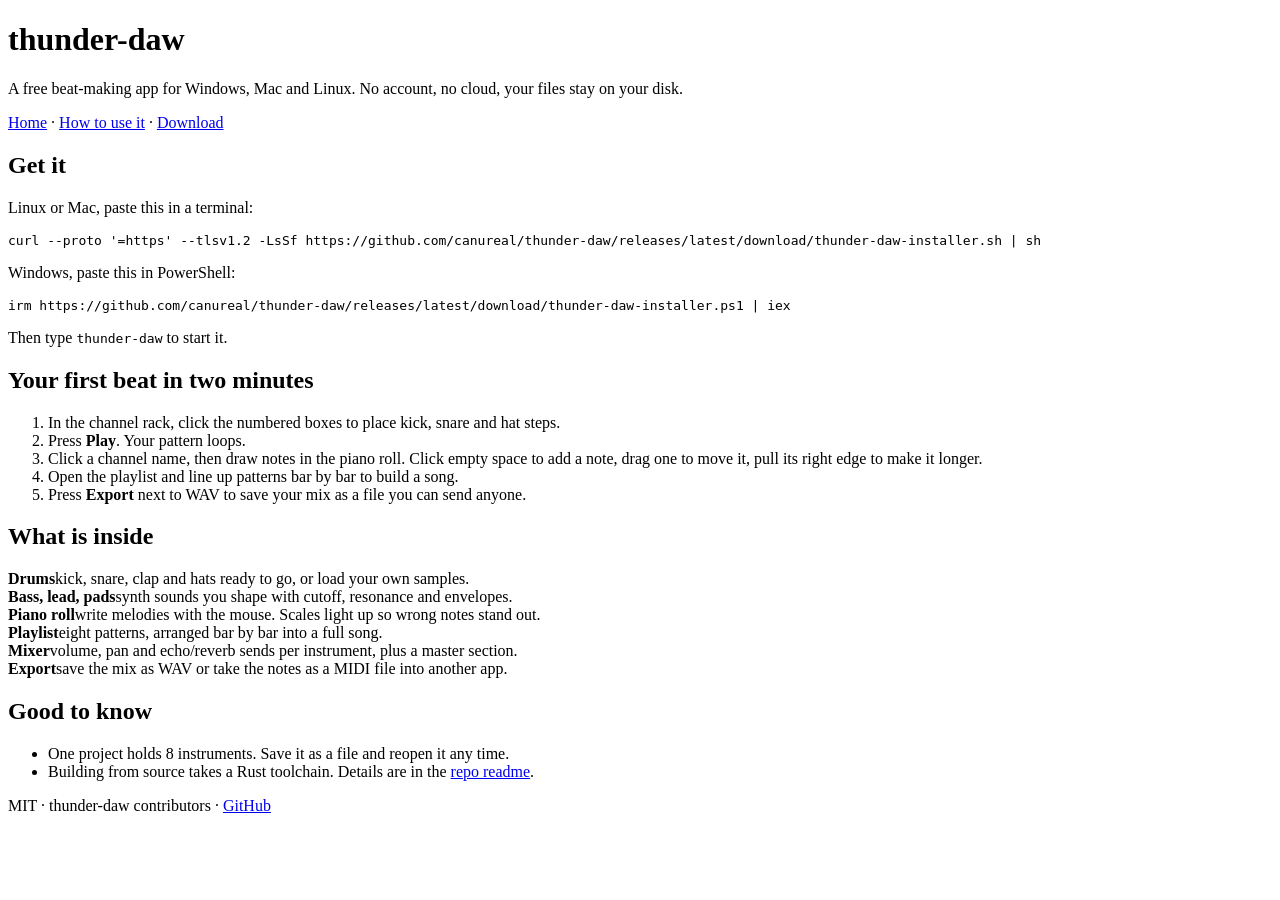
==== website/index.html @ 443e30bd "review: ponytail scheduler fix and splits, humanizer prose pass, new tests" ====
<!DOCTYPE html>
<html lang="en">
<head>
<meta charset="utf-8">
<meta name="viewport" content="width=device-width, initial-scale=1">
<title>thunder-daw: make beats on your computer</title>
<link rel="stylesheet" href="style.css">
</head>
<body>
<header>
  <h1>thunder-daw</h1>
  <p>A free beat-making app for Windows, Mac and Linux.
  No account, no cloud, your files stay on your disk.</p>
  <nav>
    <a href="index.html" aria-current="page">Home</a> ·
    <a href="docs.html">How to use it</a> ·
    <a href="releases.html">Download</a>
  </nav>
</header>
<main>
  <section>
    <h2>Get it</h2>
    <p>Linux or Mac, paste this in a terminal:</p>
    <pre><code>curl --proto '=https' --tlsv1.2 -LsSf https://github.com/canureal/thunder-daw/releases/latest/download/thunder-daw-installer.sh | sh</code></pre>
    <p>Windows, paste this in PowerShell:</p>
    <pre><code>irm https://github.com/canureal/thunder-daw/releases/latest/download/thunder-daw-installer.ps1 | iex</code></pre>
    <p>Then type <code>thunder-daw</code> to start it.</p>
  </section>

  <section>
    <h2>Your first beat in two minutes</h2>
    <ol>
      <li>In the channel rack, click the numbered boxes to place kick,
      snare and hat steps.</li>
      <li>Press <strong>Play</strong>. Your pattern loops.</li>
      <li>Click a channel name, then draw notes in the piano roll.
      Click empty space to add a note, drag one to move it, pull its
      right edge to make it longer.</li>
      <li>Open the playlist and line up patterns bar by bar to build a song.</li>
      <li>Press <strong>Export</strong> next to WAV to save your mix as a file
      you can send anyone.</li>
    </ol>
  </section>

  <section>
    <h2>What is inside</h2>
    <div class="grid">
      <div class="card"><strong>Drums</strong><span>kick, snare, clap and hats ready to go, or load your own samples.</span></div>
      <div class="card"><strong>Bass, lead, pads</strong><span>synth sounds you shape with cutoff, resonance and envelopes.</span></div>
      <div class="card"><strong>Piano roll</strong><span>write melodies with the mouse. Scales light up so wrong notes stand out.</span></div>
      <div class="card"><strong>Playlist</strong><span>eight patterns, arranged bar by bar into a full song.</span></div>
      <div class="card"><strong>Mixer</strong><span>volume, pan and echo/reverb sends per instrument, plus a master section.</span></div>
      <div class="card"><strong>Export</strong><span>save the mix as WAV or take the notes as a MIDI file into another app.</span></div>
    </div>
  </section>

  <section>
    <h2>Good to know</h2>
    <ul>
      <li>One project holds 8 instruments. Save it as a file and reopen it any time.</li>
      <li>Building from source takes a Rust toolchain. Details are in the
      <a href="https://github.com/canureal/thunder-daw">repo readme</a>.</li>
    </ul>
  </section>
</main>
<footer>MIT · thunder-daw contributors · <a href="https://github.com/canureal/thunder-daw">GitHub</a></footer>
</body>
</html>
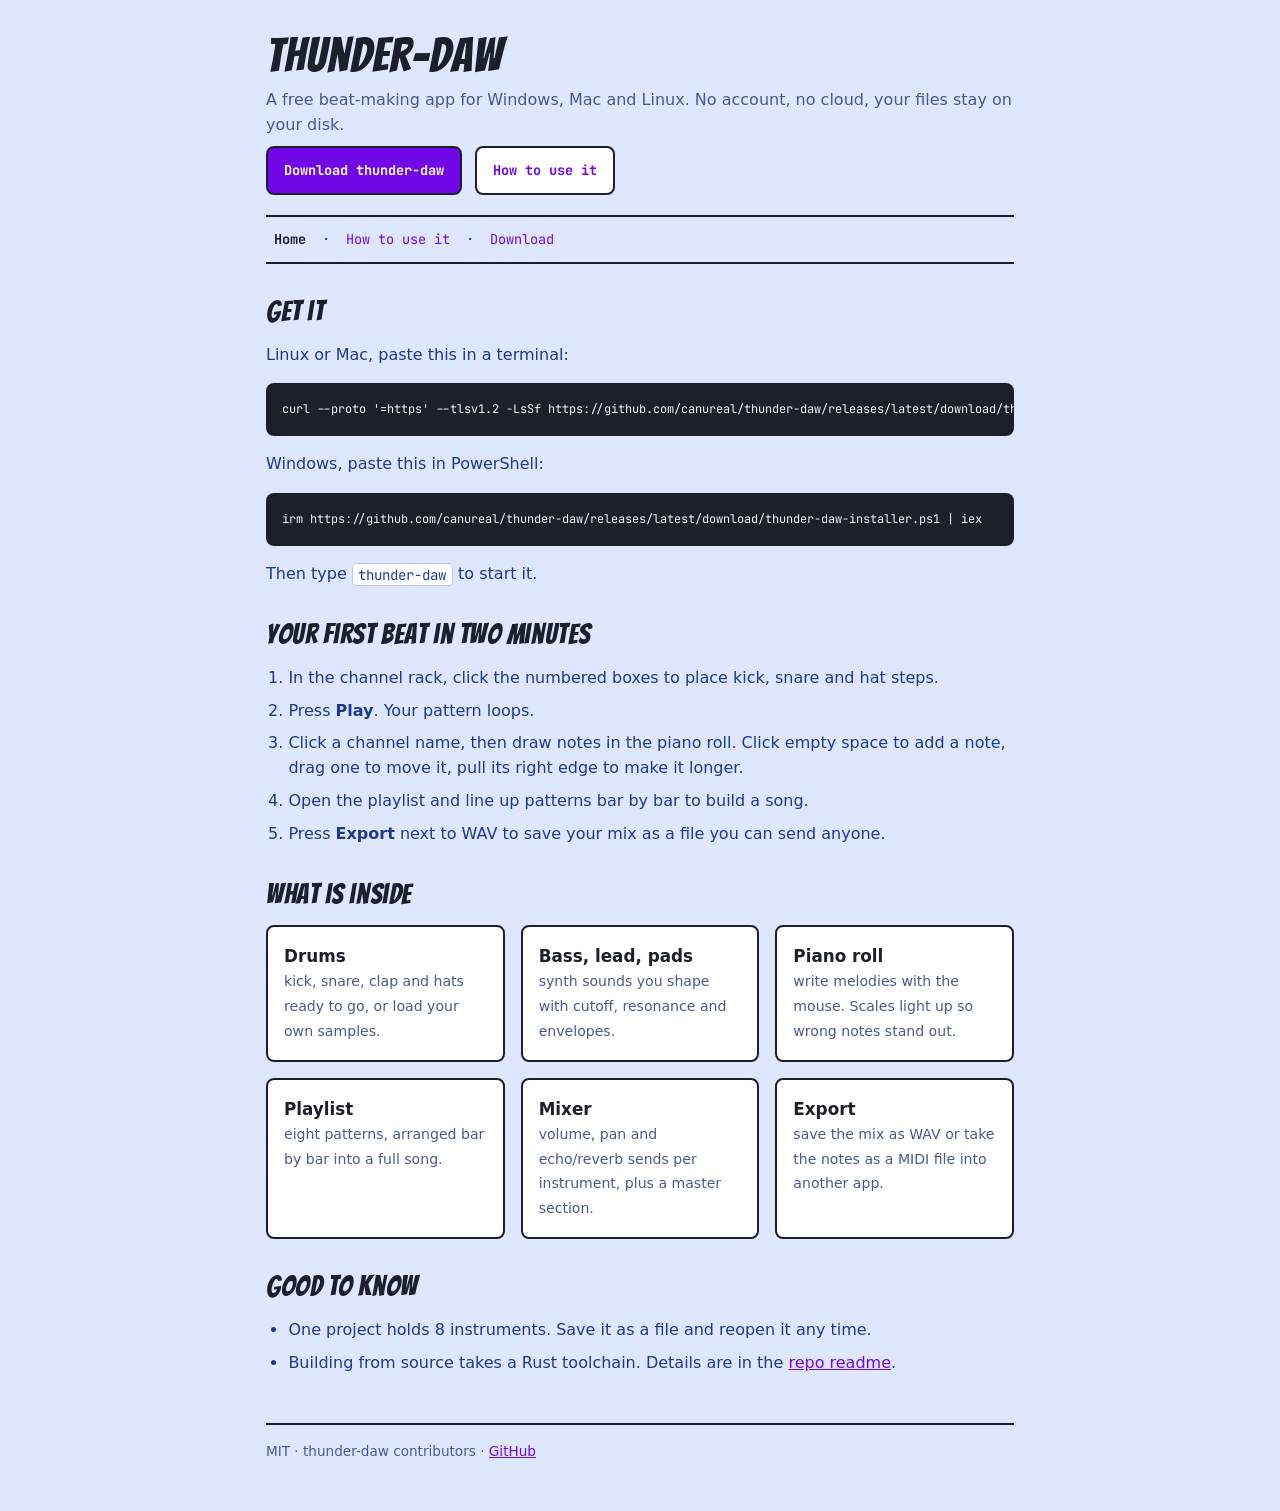
==== commit 25ecfd70: "docs: tetris theme pass on the site (tokens, states, focus, contrast)" ====
--- a/website/index.html
+++ b/website/index.html
@@ -4,6 +4,9 @@
 <meta charset="utf-8">
 <meta name="viewport" content="width=device-width, initial-scale=1">
 <title>thunder-daw: make beats on your computer</title>
+<link rel="preconnect" href="https://fonts.googleapis.com">
+<link rel="preconnect" href="https://fonts.gstatic.com" crossorigin>
+<link href="https://fonts.googleapis.com/css2?family=Bangers&family=JetBrains+Mono:wght@400;700&display=swap" rel="stylesheet">
 <link rel="stylesheet" href="style.css">
 </head>
 <body>
@@ -11,6 +14,10 @@
   <h1>thunder-daw</h1>
   <p>A free beat-making app for Windows, Mac and Linux.
   No account, no cloud, your files stay on your disk.</p>
+  <p>
+    <a class="btn" href="releases.html">Download thunder-daw</a>
+    <a class="btn secondary" href="docs.html">How to use it</a>
+  </p>
   <nav>
     <a href="index.html" aria-current="page">Home</a> ·
     <a href="docs.html">How to use it</a> ·
@@ -21,9 +28,9 @@
   <section>
     <h2>Get it</h2>
     <p>Linux or Mac, paste this in a terminal:</p>
-    <pre><code>curl --proto '=https' --tlsv1.2 -LsSf https://github.com/canureal/thunder-daw/releases/latest/download/thunder-daw-installer.sh | sh</code></pre>
+    <pre tabindex="0"><code>curl --proto '=https' --tlsv1.2 -LsSf https://github.com/canureal/thunder-daw/releases/latest/download/thunder-daw-installer.sh | sh</code></pre>
     <p>Windows, paste this in PowerShell:</p>
-    <pre><code>irm https://github.com/canureal/thunder-daw/releases/latest/download/thunder-daw-installer.ps1 | iex</code></pre>
+    <pre tabindex="0"><code>irm https://github.com/canureal/thunder-daw/releases/latest/download/thunder-daw-installer.ps1 | iex</code></pre>
     <p>Then type <code>thunder-daw</code> to start it.</p>
   </section>
 
--- a/website/style.css
+++ b/website/style.css
@@ -0,0 +1,191 @@
+/* thunder-daw site theme: tetris tokens, sentence-case labels, AA contrast.
+   Text #1C398E on surface #DFE7FF = 8.4:1. White on purple #7107E7 = 7.3:1.
+   White on danger #DC2626 = 4.8:1. Muted #4A5890 on surface = 5.5:1.
+   Dark #1C202B on warning #D97706 = 5.1:1. */
+:root {
+  color-scheme: light;
+  --bg: #dfe7ff;
+  --panel: #ffffff;
+  --ink: #1c202b;
+  --text: #1c398e;
+  --muted: #4a5890;
+  --accent: #7107e7;
+  --accent-ink: #ffffff;
+  --success: #16a34a;
+  --success-ink: #166534;
+  --warning: #d97706;
+  --danger: #dc2626;
+  --line: #b9c4ee;
+  --radius-sm: 4px;
+  --radius-md: 8px;
+  --space-sm: 4px;
+  --space-md: 8px;
+  --space-lg: 16px;
+  --space-xl: 32px;
+}
+
+* { box-sizing: border-box; }
+
+body {
+  font-family: system-ui, -apple-system, sans-serif;
+  max-width: 780px;
+  margin: 0 auto;
+  padding: var(--space-xl) var(--space-lg) 48px;
+  background: var(--bg);
+  color: var(--text);
+  line-height: 1.55;
+}
+
+h1, h2 {
+  font-family: Bangers, "Arial Black", system-ui, sans-serif;
+  font-weight: 400;
+  color: var(--ink);
+  letter-spacing: 0.02em;
+  margin: 0 0 var(--space-md);
+}
+
+h1 { font-size: 3rem; line-height: 1; }
+h2 { font-size: 1.75rem; line-height: 1.1; margin-top: var(--space-xl); }
+h3 { font-size: 1rem; margin: var(--space-lg) 0 var(--space-md); }
+
+header p { margin: var(--space-sm) 0 0; color: var(--muted); }
+
+nav {
+  margin: var(--space-lg) 0 var(--space-xl);
+  padding: var(--space-md) 0;
+  border-top: 2px solid var(--ink);
+  border-bottom: 2px solid var(--ink);
+  font-family: "JetBrains Mono", ui-monospace, monospace;
+  font-size: 0.85rem;
+}
+
+nav a {
+  display: inline-block;
+  color: var(--accent);
+  text-decoration: none;
+  padding: var(--space-sm) var(--space-md);
+  min-height: 24px;
+}
+
+nav a:hover { text-decoration: underline; }
+nav a[aria-current="page"] { color: var(--ink); font-weight: 700; }
+
+a { color: var(--accent); }
+
+a:focus-visible,
+button:focus-visible,
+.btn:focus-visible,
+[tabindex]:focus-visible {
+  outline: 3px solid var(--accent);
+  outline-offset: 2px;
+  border-radius: var(--radius-sm);
+}
+
+.grid {
+  display: grid;
+  grid-template-columns: repeat(auto-fit, minmax(200px, 1fr));
+  gap: var(--space-lg);
+  margin: var(--space-lg) 0;
+}
+
+.card {
+  background: var(--panel);
+  border: 2px solid var(--ink);
+  border-radius: var(--radius-md);
+  padding: var(--space-lg);
+}
+
+.card strong { display: block; font-size: 1.05rem; color: var(--ink); }
+.card span { color: var(--muted); font-size: 0.88rem; }
+
+ul, ol { padding-left: 1.4rem; }
+li { margin: var(--space-md) 0; }
+
+pre {
+  background: var(--ink);
+  color: #f2f4ff;
+  padding: var(--space-lg);
+  border-radius: var(--radius-md);
+  overflow-x: auto;
+  font-size: 0.85rem;
+}
+
+pre code { background: none; border: none; padding: 0; }
+
+code {
+  font-family: "JetBrains Mono", ui-monospace, monospace;
+  background: var(--panel);
+  border: 1px solid var(--line);
+  padding: 0.1rem 0.35rem;
+  border-radius: var(--radius-sm);
+  font-size: 0.88em;
+}
+
+.badge {
+  display: inline-block;
+  background: var(--success-ink);
+  color: #ffffff;
+  font-family: "JetBrains Mono", ui-monospace, monospace;
+  font-size: 0.75rem;
+  font-weight: 700;
+  padding: var(--space-sm) var(--space-md);
+  border-radius: 20px;
+  vertical-align: middle;
+  margin-left: var(--space-md);
+}
+
+.btn {
+  display: inline-block;
+  background: var(--accent);
+  color: var(--accent-ink);
+  font-family: "JetBrains Mono", ui-monospace, monospace;
+  font-size: 0.85rem;
+  padding: 12px var(--space-lg);
+  min-height: 44px;
+  border-radius: var(--radius-md);
+  border: 2px solid var(--ink);
+  text-decoration: none;
+  font-weight: 700;
+  margin: var(--space-sm) var(--space-md) var(--space-sm) 0;
+}
+
+.btn:hover { filter: brightness(1.12); }
+.btn:active { transform: translateY(1px); filter: brightness(0.95); }
+
+.btn.secondary {
+  background: var(--panel);
+  color: var(--accent);
+}
+
+table {
+  width: 100%;
+  border-collapse: collapse;
+  margin: var(--space-lg) 0;
+  font-size: 0.92rem;
+  background: var(--panel);
+  border: 2px solid var(--ink);
+  border-radius: var(--radius-md);
+}
+
+th, td {
+  text-align: left;
+  padding: var(--space-md);
+  border-bottom: 1px solid var(--line);
+  vertical-align: top;
+}
+
+th {
+  font-family: "JetBrains Mono", ui-monospace, monospace;
+  font-size: 0.75rem;
+  color: var(--muted);
+}
+
+tr:last-child td { border-bottom: none; }
+
+footer {
+  margin-top: 48px;
+  padding-top: var(--space-lg);
+  border-top: 2px solid var(--ink);
+  color: var(--muted);
+  font-size: 0.85rem;
+}
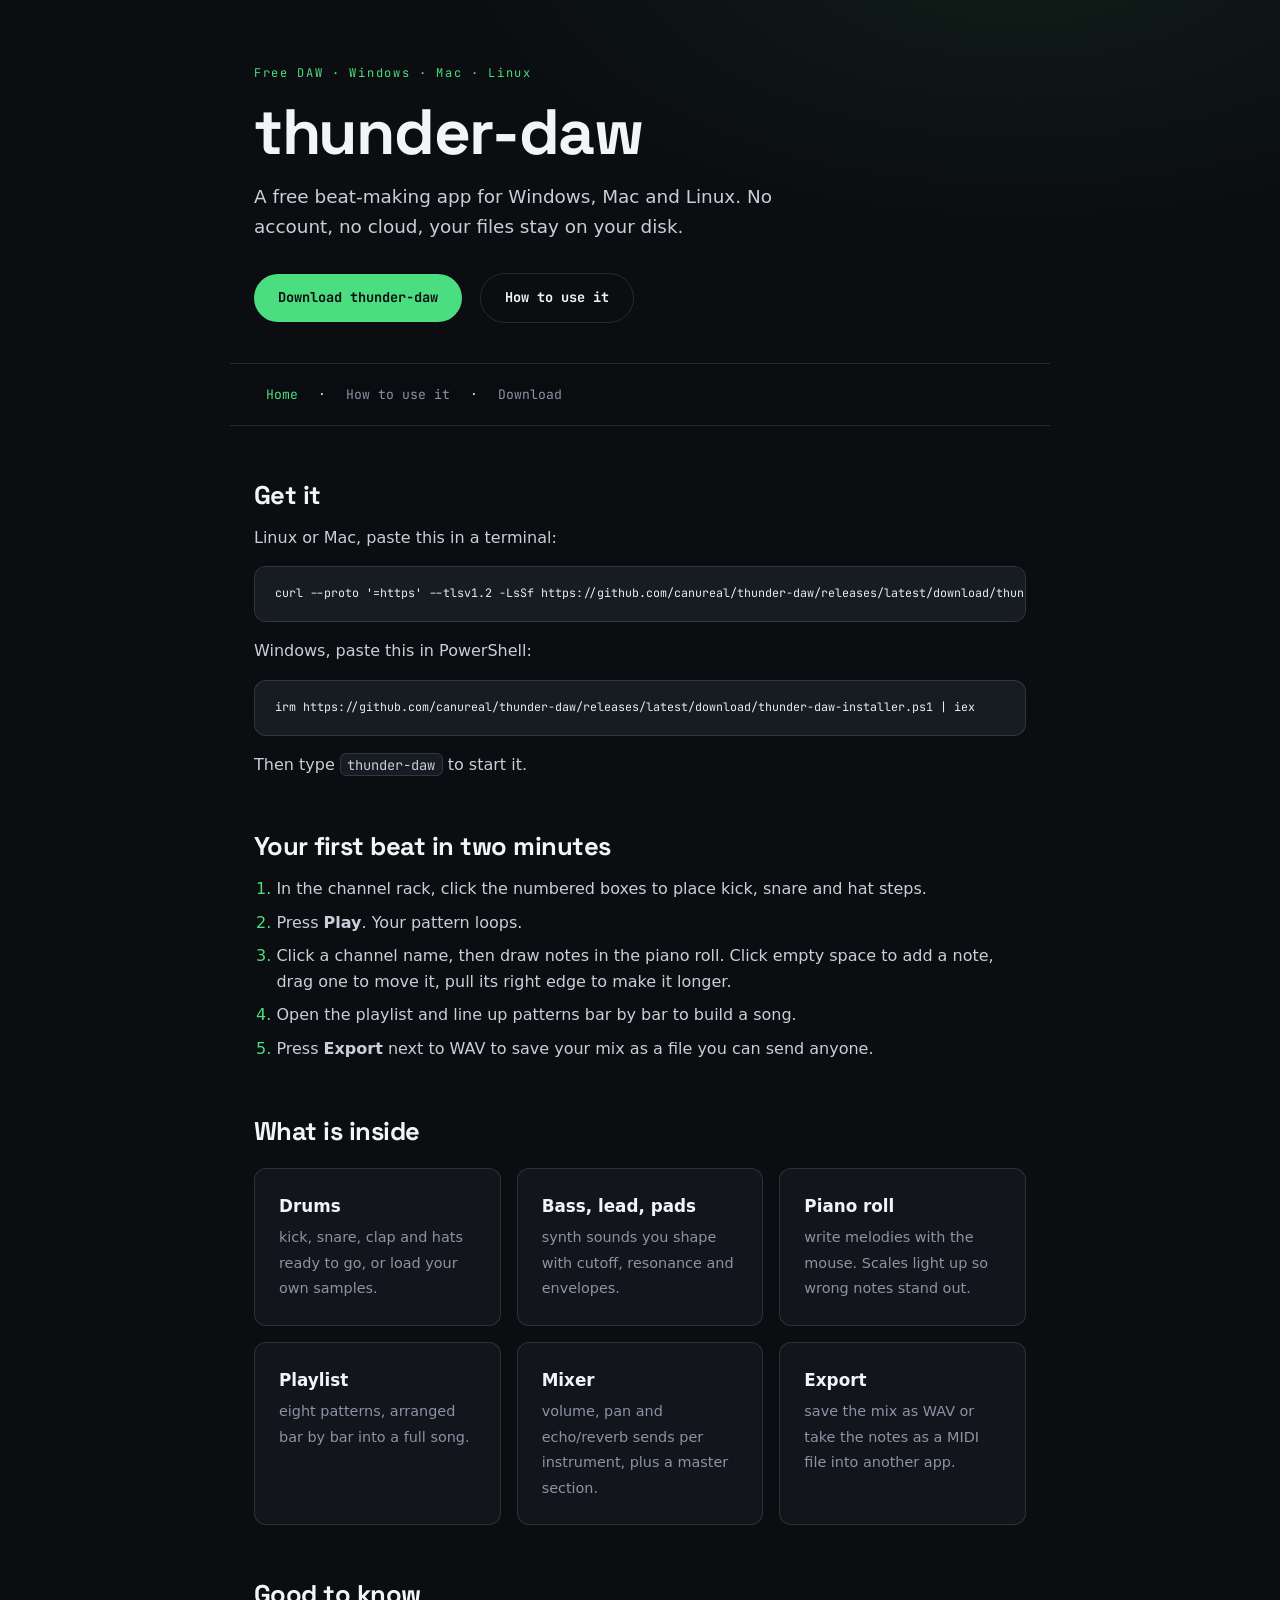
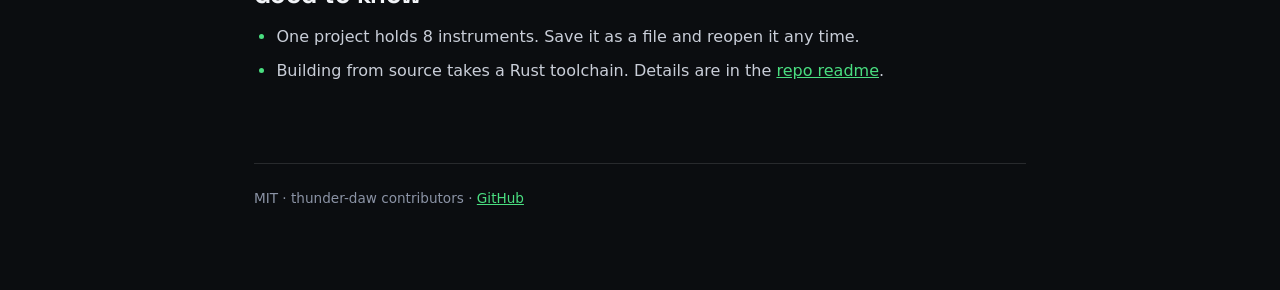
==== commit a767e78b: "docs: sleek dark rewrite of the site" ====
--- a/website/index.html
+++ b/website/index.html
@@ -6,15 +6,16 @@
 <title>thunder-daw: make beats on your computer</title>
 <link rel="preconnect" href="https://fonts.googleapis.com">
 <link rel="preconnect" href="https://fonts.gstatic.com" crossorigin>
-<link href="https://fonts.googleapis.com/css2?family=Bangers&family=JetBrains+Mono:wght@400;700&display=swap" rel="stylesheet">
+<link href="https://fonts.googleapis.com/css2?family=Space+Grotesk:wght@400;500;700&family=JetBrains+Mono:wght@400;700&display=swap" rel="stylesheet">
 <link rel="stylesheet" href="style.css">
 </head>
 <body>
 <header>
+  <p class="eyebrow">Free DAW · Windows · Mac · Linux</p>
   <h1>thunder-daw</h1>
   <p>A free beat-making app for Windows, Mac and Linux.
   No account, no cloud, your files stay on your disk.</p>
-  <p>
+  <p class="hero-cta">
     <a class="btn" href="releases.html">Download thunder-daw</a>
     <a class="btn secondary" href="docs.html">How to use it</a>
   </p>
--- a/website/style.css
+++ b/website/style.css
@@ -1,111 +1,131 @@
-/* thunder-daw site theme: tetris tokens, sentence-case labels, AA contrast.
-   Text #1C398E on surface #DFE7FF = 8.4:1. White on purple #7107E7 = 7.3:1.
-   White on danger #DC2626 = 4.8:1. Muted #4A5890 on surface = 5.5:1.
-   Dark #1C202B on warning #D97706 = 5.1:1. */
+/* thunder-daw site: dark studio theme. Contrast, all AA or better:
+   body #c9ced8 on #0b0d10 = 12.3:1, muted #8b93a5 = 6.3:1,
+   green #4ade80 on black = 11.2:1 both directions. */
 :root {
-  color-scheme: light;
-  --bg: #dfe7ff;
-  --panel: #ffffff;
-  --ink: #1c202b;
-  --text: #1c398e;
-  --muted: #4a5890;
-  --accent: #7107e7;
-  --accent-ink: #ffffff;
-  --success: #16a34a;
-  --success-ink: #166534;
-  --warning: #d97706;
-  --danger: #dc2626;
-  --line: #b9c4ee;
-  --radius-sm: 4px;
-  --radius-md: 8px;
-  --space-sm: 4px;
-  --space-md: 8px;
-  --space-lg: 16px;
-  --space-xl: 32px;
+  color-scheme: dark;
+  --bg: #0b0d10;
+  --panel: #12151b;
+  --panel-2: #171b22;
+  --ink: #f2f4f8;
+  --text: #c9ced8;
+  --muted: #8b93a5;
+  --accent: #4ade80;
+  --accent-ink: #0b0d10;
+  --line: rgba(255, 255, 255, 0.12);
+  --radius: 12px;
+  --radius-sm: 8px;
 }
 
 * { box-sizing: border-box; }
 
 body {
   font-family: system-ui, -apple-system, sans-serif;
-  max-width: 780px;
+  max-width: 820px;
   margin: 0 auto;
-  padding: var(--space-xl) var(--space-lg) 48px;
-  background: var(--bg);
+  padding: 0 24px 80px;
+  background:
+    radial-gradient(600px 300px at 80% -60px, rgba(74, 222, 128, 0.08), transparent),
+    var(--bg);
   color: var(--text);
-  line-height: 1.55;
-}
+  line-height: 1.6;
+}
+
+header { padding-top: 64px; }
 
 h1, h2 {
-  font-family: Bangers, "Arial Black", system-ui, sans-serif;
-  font-weight: 400;
+  font-family: "Space Grotesk", system-ui, sans-serif;
   color: var(--ink);
-  letter-spacing: 0.02em;
-  margin: 0 0 var(--space-md);
-}
-
-h1 { font-size: 3rem; line-height: 1; }
-h2 { font-size: 1.75rem; line-height: 1.1; margin-top: var(--space-xl); }
-h3 { font-size: 1rem; margin: var(--space-lg) 0 var(--space-md); }
-
-header p { margin: var(--space-sm) 0 0; color: var(--muted); }
+  letter-spacing: -0.02em;
+  line-height: 1.05;
+  margin: 0 0 16px;
+}
+
+h1 { font-size: clamp(2.5rem, 6vw, 4rem); font-weight: 700; }
+h2 { font-size: 1.6rem; margin-top: 56px; }
+h3 { font-size: 1rem; color: var(--ink); margin: 32px 0 8px; }
+
+.eyebrow {
+  font-family: "JetBrains Mono", ui-monospace, monospace;
+  font-size: 0.75rem;
+  letter-spacing: 0.14em;
+  color: var(--accent);
+  margin: 0 0 16px;
+}
+
+header p {
+  font-size: 1.15rem;
+  max-width: 34rem;
+  margin: 0 0 8px;
+  color: var(--text);
+}
 
 nav {
-  margin: var(--space-lg) 0 var(--space-xl);
-  padding: var(--space-md) 0;
-  border-top: 2px solid var(--ink);
-  border-bottom: 2px solid var(--ink);
-  font-family: "JetBrains Mono", ui-monospace, monospace;
-  font-size: 0.85rem;
+  position: sticky;
+  top: 0;
+  z-index: 10;
+  margin: 32px -24px 0;
+  padding: 12px 24px;
+  background: rgba(11, 13, 16, 0.85);
+  backdrop-filter: blur(12px);
+  border-top: 1px solid var(--line);
+  border-bottom: 1px solid var(--line);
+  font-family: "JetBrains Mono", ui-monospace, monospace;
+  font-size: 0.82rem;
 }
 
 nav a {
   display: inline-block;
-  color: var(--accent);
+  color: var(--muted);
   text-decoration: none;
-  padding: var(--space-sm) var(--space-md);
+  padding: 8px 12px;
   min-height: 24px;
-}
-
-nav a:hover { text-decoration: underline; }
-nav a[aria-current="page"] { color: var(--ink); font-weight: 700; }
+  border-radius: var(--radius-sm);
+}
+
+nav a:hover { color: var(--ink); }
+nav a[aria-current="page"] { color: var(--accent); }
 
 a { color: var(--accent); }
 
 a:focus-visible,
-button:focus-visible,
 .btn:focus-visible,
 [tabindex]:focus-visible {
-  outline: 3px solid var(--accent);
-  outline-offset: 2px;
+  outline: 2px solid var(--accent);
+  outline-offset: 3px;
   border-radius: var(--radius-sm);
 }
+
+.hero-cta { margin-top: 24px; }
 
 .grid {
   display: grid;
-  grid-template-columns: repeat(auto-fit, minmax(200px, 1fr));
-  gap: var(--space-lg);
-  margin: var(--space-lg) 0;
+  grid-template-columns: repeat(auto-fit, minmax(220px, 1fr));
+  gap: 16px;
+  margin: 24px 0;
 }
 
 .card {
   background: var(--panel);
-  border: 2px solid var(--ink);
-  border-radius: var(--radius-md);
-  padding: var(--space-lg);
-}
-
-.card strong { display: block; font-size: 1.05rem; color: var(--ink); }
-.card span { color: var(--muted); font-size: 0.88rem; }
+  border: 1px solid var(--line);
+  border-radius: var(--radius);
+  padding: 24px;
+}
+
+.card strong { display: block; font-size: 1.05rem; color: var(--ink); margin-bottom: 4px; }
+.card span { color: var(--muted); font-size: 0.9rem; }
+
+section.card { margin-top: 32px; }
 
 ul, ol { padding-left: 1.4rem; }
-li { margin: var(--space-md) 0; }
+li { margin: 8px 0; }
+li::marker { color: var(--accent); }
 
 pre {
-  background: var(--ink);
-  color: #f2f4ff;
-  padding: var(--space-lg);
-  border-radius: var(--radius-md);
+  background: var(--panel-2);
+  color: #e8ecf4;
+  border: 1px solid var(--line);
+  padding: 16px 20px;
+  border-radius: var(--radius);
   overflow-x: auto;
   font-size: 0.85rem;
 }
@@ -114,24 +134,25 @@
 
 code {
   font-family: "JetBrains Mono", ui-monospace, monospace;
-  background: var(--panel);
-  border: 1px solid var(--line);
-  padding: 0.1rem 0.35rem;
-  border-radius: var(--radius-sm);
-  font-size: 0.88em;
+  background: var(--panel-2);
+  border: 1px solid var(--line);
+  padding: 0.1rem 0.4rem;
+  border-radius: 6px;
+  font-size: 0.86em;
 }
 
 .badge {
   display: inline-block;
-  background: var(--success-ink);
-  color: #ffffff;
-  font-family: "JetBrains Mono", ui-monospace, monospace;
-  font-size: 0.75rem;
+  background: var(--accent);
+  color: var(--accent-ink);
+  font-family: "JetBrains Mono", ui-monospace, monospace;
+  font-size: 0.72rem;
   font-weight: 700;
-  padding: var(--space-sm) var(--space-md);
-  border-radius: 20px;
+  letter-spacing: 0.08em;
+  padding: 4px 12px;
+  border-radius: 999px;
   vertical-align: middle;
-  margin-left: var(--space-md);
+  margin-left: 12px;
 }
 
 .btn {
@@ -140,52 +161,58 @@
   color: var(--accent-ink);
   font-family: "JetBrains Mono", ui-monospace, monospace;
   font-size: 0.85rem;
-  padding: 12px var(--space-lg);
-  min-height: 44px;
-  border-radius: var(--radius-md);
-  border: 2px solid var(--ink);
+  font-weight: 700;
+  padding: 13px 24px;
+  min-height: 48px;
+  border-radius: 999px;
+  border: none;
   text-decoration: none;
-  font-weight: 700;
-  margin: var(--space-sm) var(--space-md) var(--space-sm) 0;
-}
-
-.btn:hover { filter: brightness(1.12); }
-.btn:active { transform: translateY(1px); filter: brightness(0.95); }
+  margin: 8px 12px 8px 0;
+  transition: transform 0.12s ease, filter 0.12s ease;
+}
+
+.btn:hover { filter: brightness(1.08); transform: translateY(-1px); }
+.btn:active { transform: translateY(0); filter: brightness(0.95); }
 
 .btn.secondary {
-  background: var(--panel);
-  color: var(--accent);
-}
+  background: transparent;
+  color: var(--ink);
+  border: 1px solid var(--line);
+}
+
+.btn.secondary:hover { border-color: var(--accent); color: var(--accent); }
 
 table {
   width: 100%;
   border-collapse: collapse;
-  margin: var(--space-lg) 0;
+  margin: 24px 0;
   font-size: 0.92rem;
   background: var(--panel);
-  border: 2px solid var(--ink);
-  border-radius: var(--radius-md);
+  border: 1px solid var(--line);
+  border-radius: var(--radius);
+  overflow: hidden;
 }
 
 th, td {
   text-align: left;
-  padding: var(--space-md);
+  padding: 12px 16px;
   border-bottom: 1px solid var(--line);
   vertical-align: top;
 }
 
 th {
   font-family: "JetBrains Mono", ui-monospace, monospace;
-  font-size: 0.75rem;
+  font-size: 0.72rem;
+  letter-spacing: 0.08em;
   color: var(--muted);
 }
 
 tr:last-child td { border-bottom: none; }
 
 footer {
-  margin-top: 48px;
-  padding-top: var(--space-lg);
-  border-top: 2px solid var(--ink);
+  margin-top: 80px;
+  padding-top: 24px;
+  border-top: 1px solid var(--line);
   color: var(--muted);
   font-size: 0.85rem;
 }
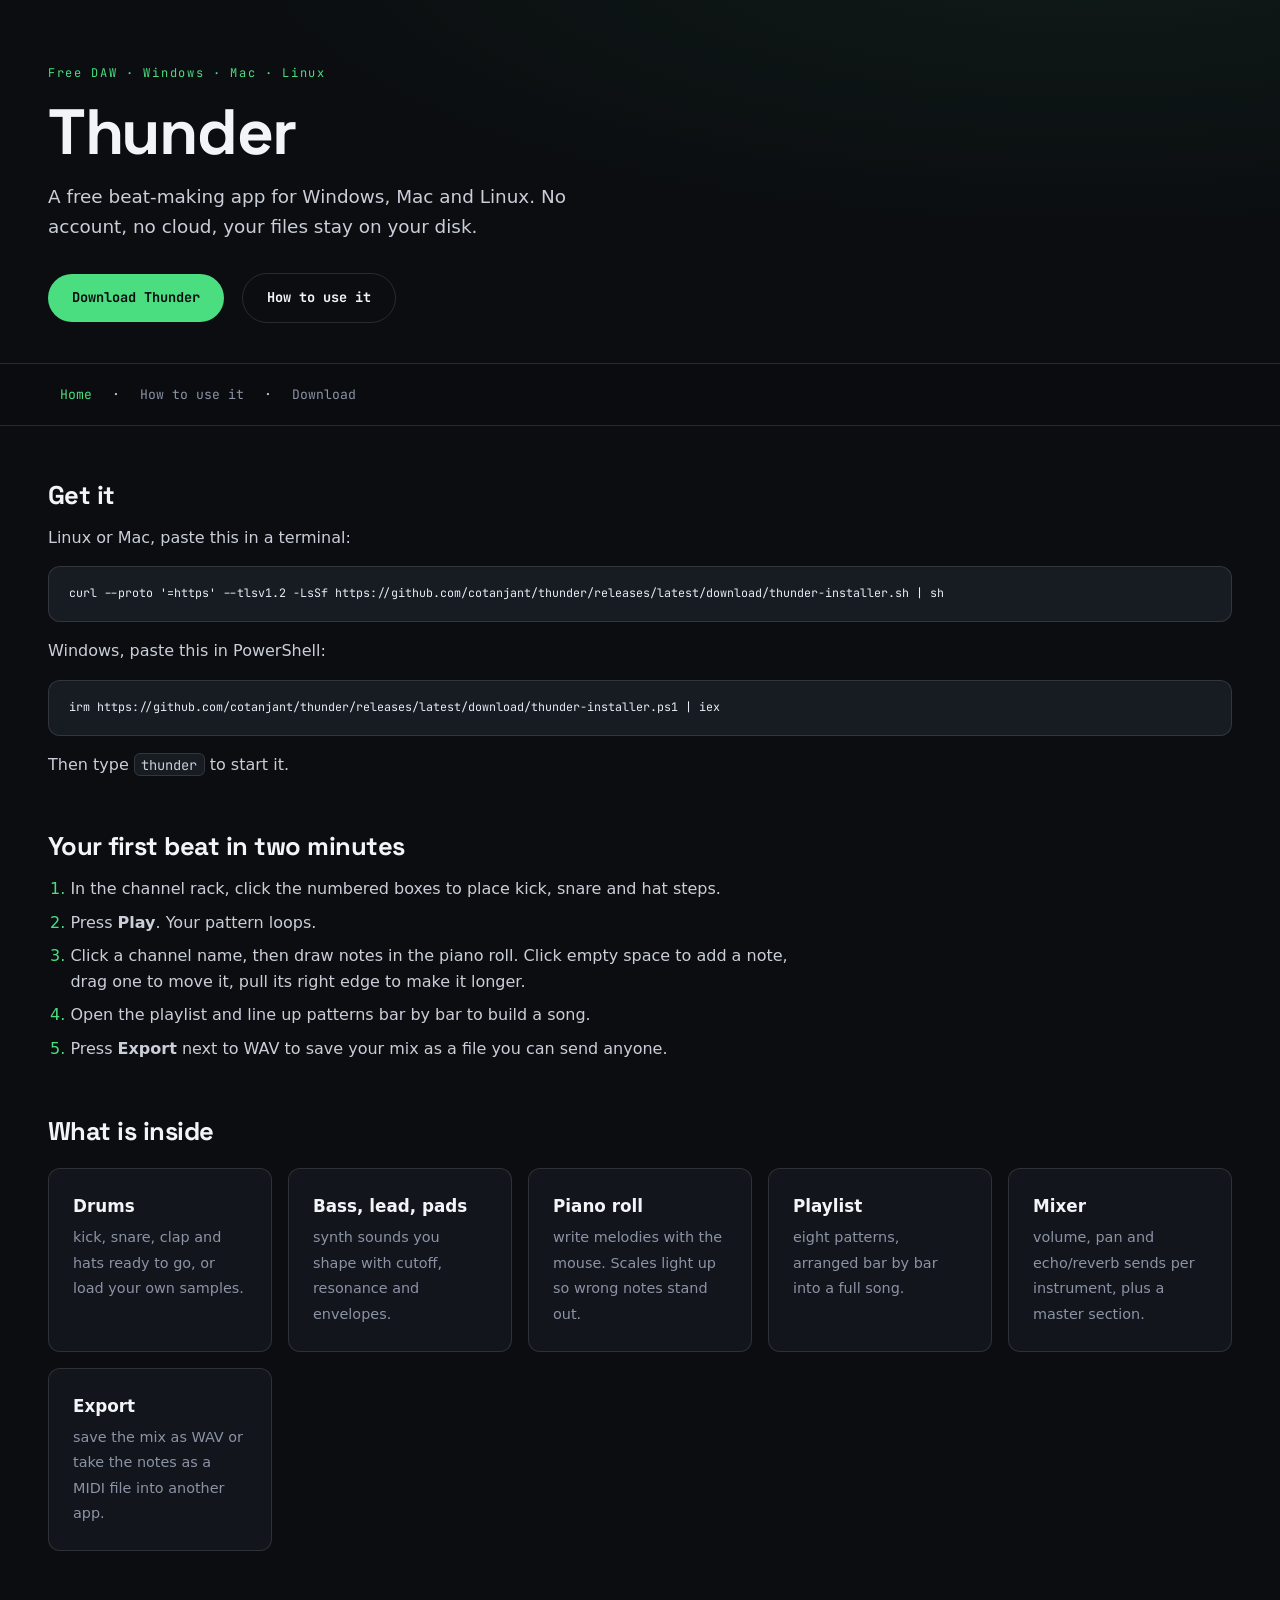
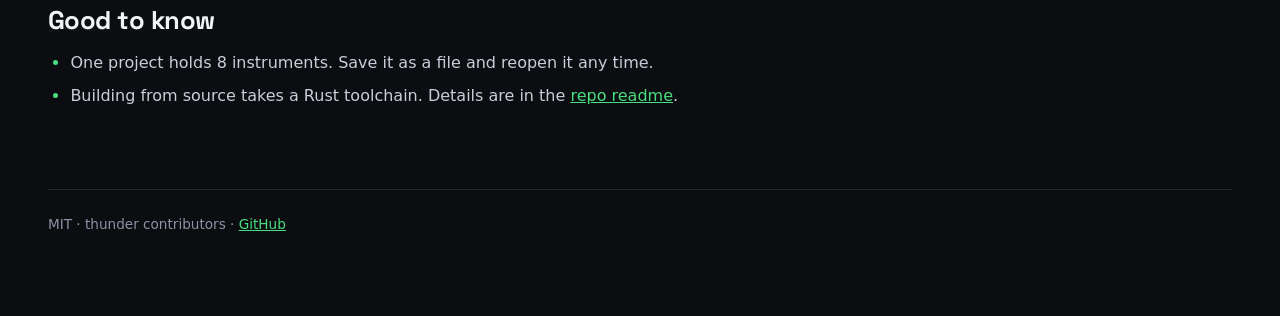
==== commit 2f0b37a5: "feat: full rebrand to Thunder (app, binary, repo, installers, site)" ====
--- a/website/index.html
+++ b/website/index.html
@@ -3,7 +3,7 @@
 <head>
 <meta charset="utf-8">
 <meta name="viewport" content="width=device-width, initial-scale=1">
-<title>thunder-daw: make beats on your computer</title>
+<title>Thunder: make beats on your computer</title>
 <link rel="preconnect" href="https://fonts.googleapis.com">
 <link rel="preconnect" href="https://fonts.gstatic.com" crossorigin>
 <link href="https://fonts.googleapis.com/css2?family=Space+Grotesk:wght@400;500;700&family=JetBrains+Mono:wght@400;700&display=swap" rel="stylesheet">
@@ -12,11 +12,11 @@
 <body>
 <header>
   <p class="eyebrow">Free DAW · Windows · Mac · Linux</p>
-  <h1>thunder-daw</h1>
+  <h1>Thunder</h1>
   <p>A free beat-making app for Windows, Mac and Linux.
   No account, no cloud, your files stay on your disk.</p>
   <p class="hero-cta">
-    <a class="btn" href="releases.html">Download thunder-daw</a>
+    <a class="btn" href="releases.html">Download Thunder</a>
     <a class="btn secondary" href="docs.html">How to use it</a>
   </p>
   <nav>
@@ -29,10 +29,10 @@
   <section>
     <h2>Get it</h2>
     <p>Linux or Mac, paste this in a terminal:</p>
-    <pre tabindex="0"><code>curl --proto '=https' --tlsv1.2 -LsSf https://github.com/canureal/thunder-daw/releases/latest/download/thunder-daw-installer.sh | sh</code></pre>
+    <pre tabindex="0"><code>curl --proto '=https' --tlsv1.2 -LsSf https://github.com/cotanjant/thunder/releases/latest/download/thunder-installer.sh | sh</code></pre>
     <p>Windows, paste this in PowerShell:</p>
-    <pre tabindex="0"><code>irm https://github.com/canureal/thunder-daw/releases/latest/download/thunder-daw-installer.ps1 | iex</code></pre>
-    <p>Then type <code>thunder-daw</code> to start it.</p>
+    <pre tabindex="0"><code>irm https://github.com/cotanjant/thunder/releases/latest/download/thunder-installer.ps1 | iex</code></pre>
+    <p>Then type <code>thunder</code> to start it.</p>
   </section>
 
   <section>
@@ -67,10 +67,10 @@
     <ul>
       <li>One project holds 8 instruments. Save it as a file and reopen it any time.</li>
       <li>Building from source takes a Rust toolchain. Details are in the
-      <a href="https://github.com/canureal/thunder-daw">repo readme</a>.</li>
+      <a href="https://github.com/cotanjant/thunder">repo readme</a>.</li>
     </ul>
   </section>
 </main>
-<footer>MIT · thunder-daw contributors · <a href="https://github.com/canureal/thunder-daw">GitHub</a></footer>
+<footer>MIT · thunder contributors · <a href="https://github.com/cotanjant/thunder">GitHub</a></footer>
 </body>
 </html>
--- a/website/style.css
+++ b/website/style.css
@@ -1,4 +1,4 @@
-/* thunder-daw site: dark studio theme. Contrast, all AA or better:
+/* Thunder site: dark studio theme. Contrast, all AA or better:
    body #c9ced8 on #0b0d10 = 12.3:1, muted #8b93a5 = 6.3:1,
    green #4ade80 on black = 11.2:1 both directions. */
 :root {
@@ -12,6 +12,8 @@
   --accent: #4ade80;
   --accent-ink: #0b0d10;
   --line: rgba(255, 255, 255, 0.12);
+  --danger: #dc2626;
+  --danger-ink: #ff7b72;
   --radius: 12px;
   --radius-sm: 8px;
 }
@@ -20,17 +22,25 @@
 
 body {
   font-family: system-ui, -apple-system, sans-serif;
-  max-width: 820px;
   margin: 0 auto;
-  padding: 0 24px 80px;
+  padding: 0 48px 80px;
   background:
-    radial-gradient(600px 300px at 80% -60px, rgba(74, 222, 128, 0.08), transparent),
+    radial-gradient(900px 320px at 85% -80px, rgba(74, 222, 128, 0.07), transparent),
     var(--bg);
   color: var(--text);
   line-height: 1.6;
 }
 
+@media (max-width: 640px) {
+  body { padding: 0 16px 64px; }
+  nav { margin: 32px -16px 0; padding: 12px 16px; }
+}
+
 header { padding-top: 64px; }
+
+header p, main p, main li {
+  max-width: 72ch;
+}
 
 h1, h2 {
   font-family: "Space Grotesk", system-ui, sans-serif;
@@ -63,8 +73,8 @@
   position: sticky;
   top: 0;
   z-index: 10;
-  margin: 32px -24px 0;
-  padding: 12px 24px;
+  margin: 32px -48px 0;
+  padding: 12px 48px;
   background: rgba(11, 13, 16, 0.85);
   backdrop-filter: blur(12px);
   border-top: 1px solid var(--line);
@@ -115,6 +125,22 @@
 .card span { color: var(--muted); font-size: 0.9rem; }
 
 section.card { margin-top: 32px; }
+
+.warning {
+  border: 1px solid var(--danger);
+  background: rgba(220, 38, 38, 0.09);
+  border-radius: var(--radius);
+  padding: 20px 24px;
+  margin-top: 32px;
+}
+
+.warning h3 {
+  color: var(--danger-ink);
+  margin-top: 0;
+}
+
+.warning p { color: var(--text); }
+.warning p:last-child { margin-bottom: 0; }
 
 ul, ol { padding-left: 1.4rem; }
 li { margin: 8px 0; }
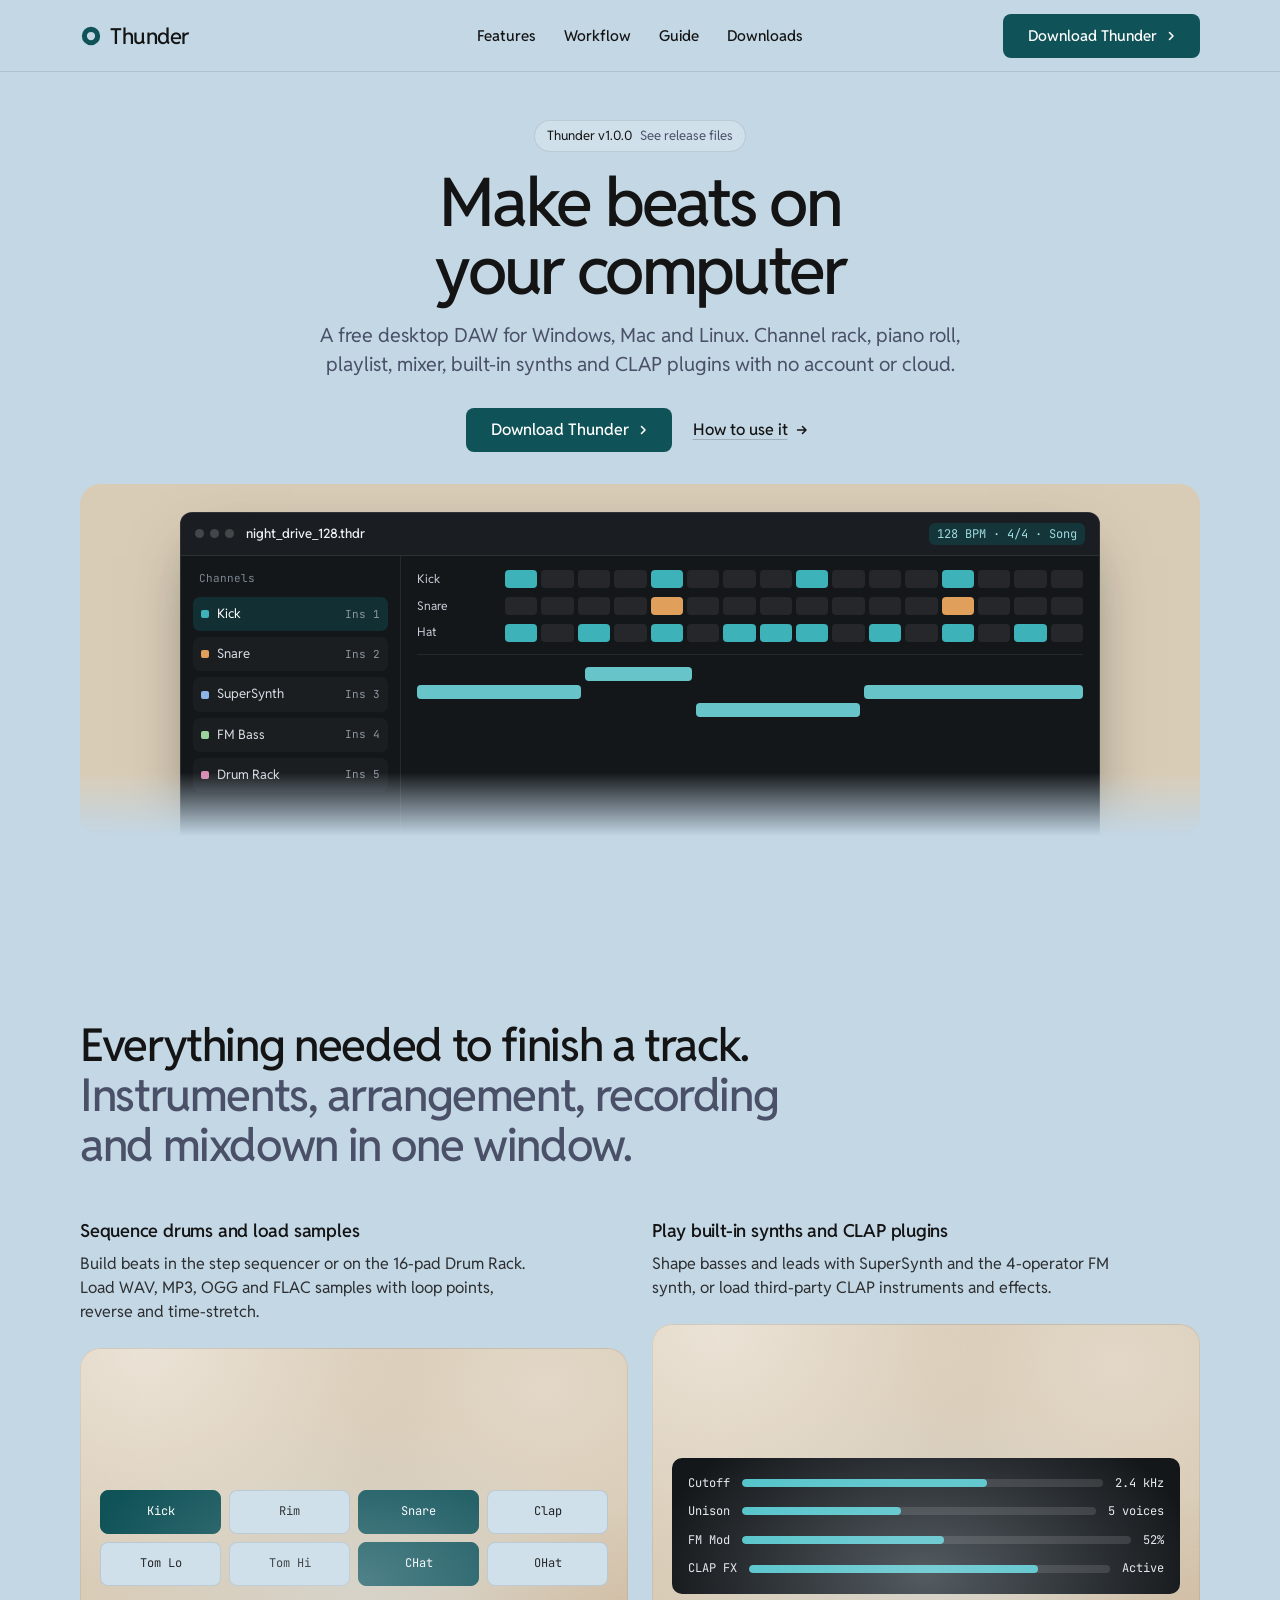
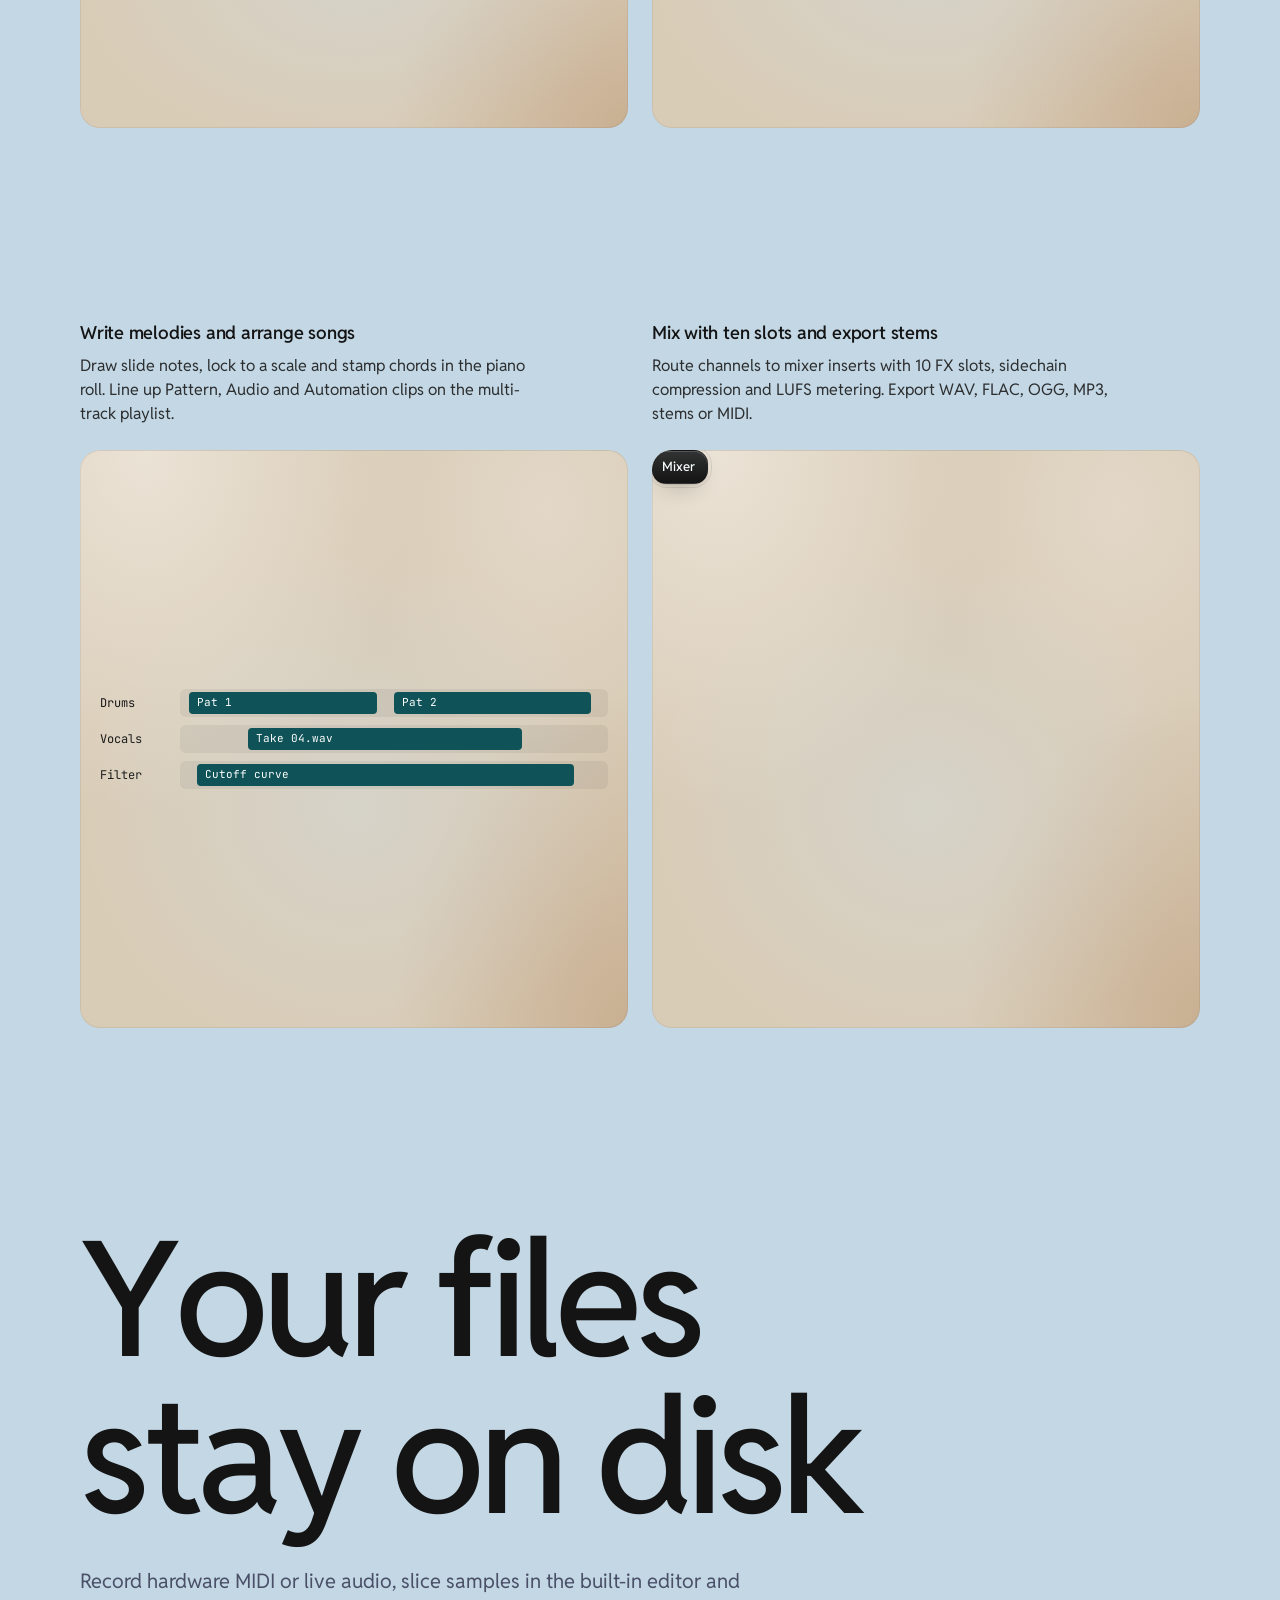
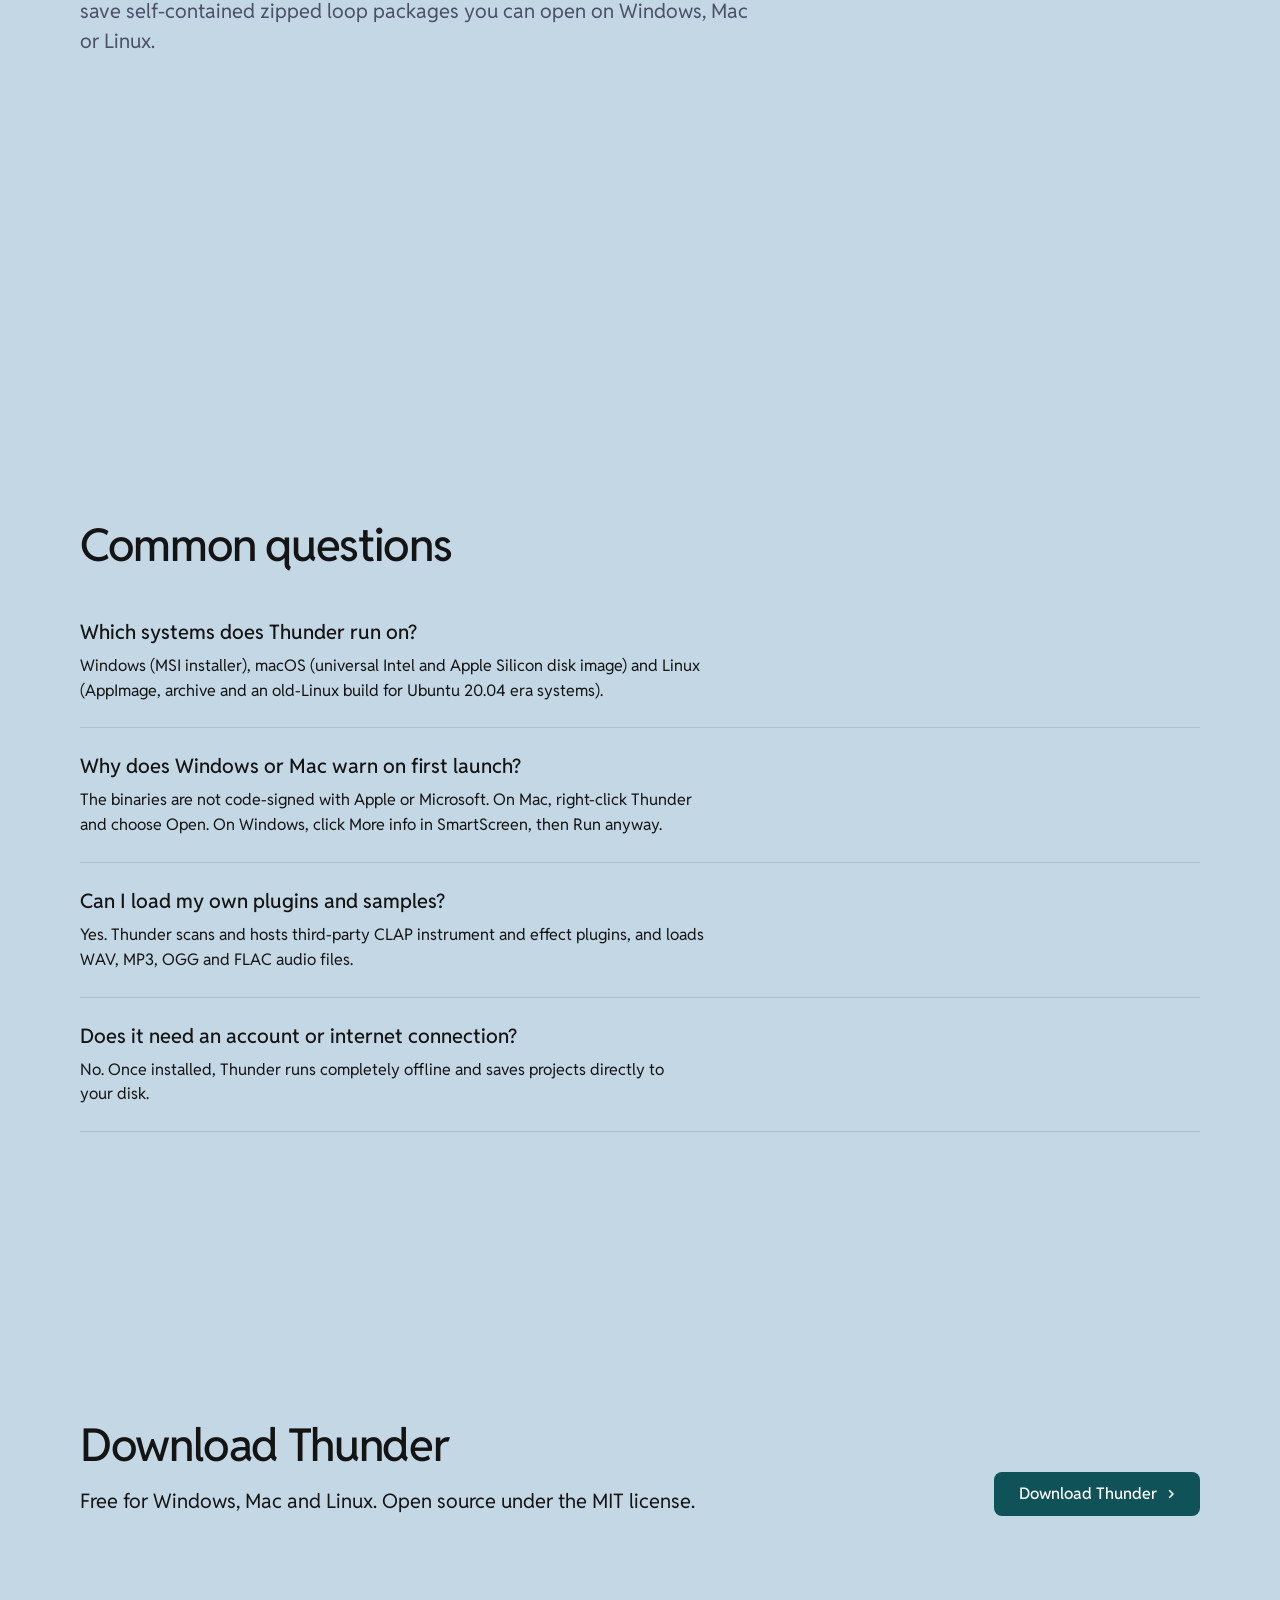
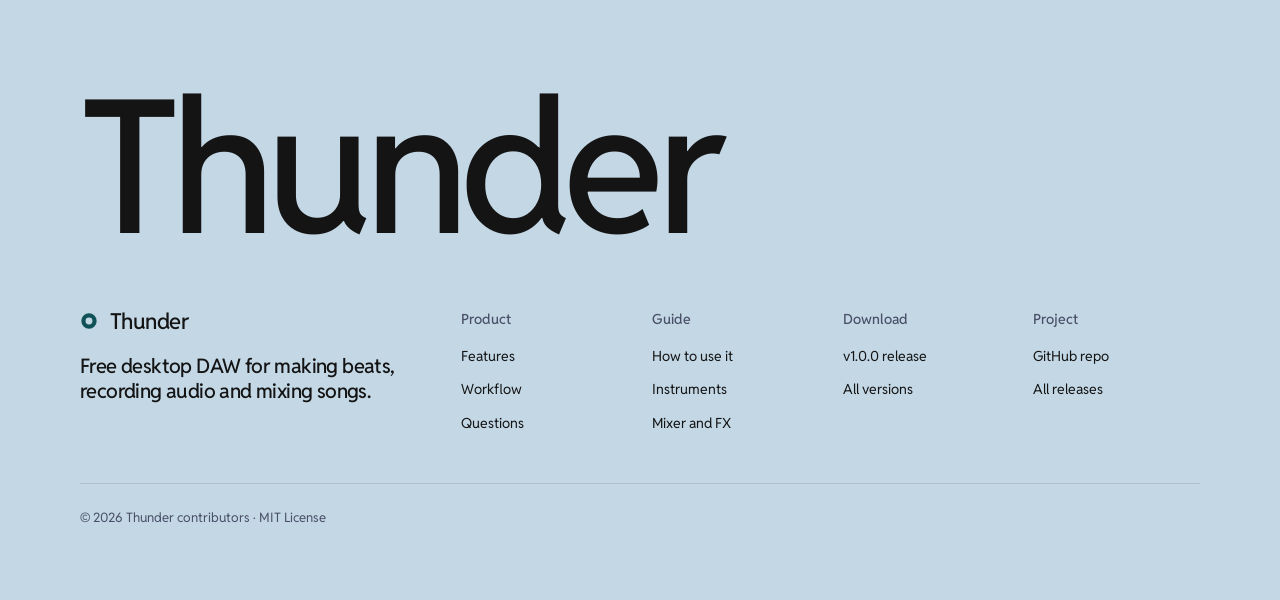
==== commit 81b21edb: "docs(website): refactor site with taste-skill and update for v1.0.0" ====
--- a/website/index.html
+++ b/website/index.html
@@ -1,76 +1,513 @@
-<!DOCTYPE html>
-<html lang="en">
+<!doctype html>
+<html lang="en" data-type="software" data-radius="soft" data-ground="sand" data-buttons="arrow" data-motion>
 <head>
 <meta charset="utf-8">
-<meta name="viewport" content="width=device-width, initial-scale=1">
-<title>Thunder: make beats on your computer</title>
+<meta name="viewport" content="width=device-width, initial-scale=1, viewport-fit=cover">
+<title>Thunder: free desktop DAW for Windows, Mac and Linux</title>
+<meta name="description" content="Make beats, record audio and mix full songs on your computer. Channel rack, piano roll, playlist, mixer, built-in synths and CLAP plugins with no account or cloud.">
+<meta property="og:type" content="website">
+<meta property="og:title" content="Thunder: free desktop DAW for Windows, Mac and Linux">
+<meta property="og:description" content="Make beats, record audio and mix full songs on your computer with no account or cloud.">
+<meta name="twitter:card" content="summary_large_image">
+<meta name="theme-color" content="#c3d7e5">
+<meta name="site-kind" content="software">
+<meta name="page-type" content="software">
 <link rel="preconnect" href="https://fonts.googleapis.com">
 <link rel="preconnect" href="https://fonts.gstatic.com" crossorigin>
-<link href="https://fonts.googleapis.com/css2?family=Space+Grotesk:wght@400;500;700&family=JetBrains+Mono:wght@400;700&display=swap" rel="stylesheet">
-<link rel="stylesheet" href="style.css">
+<link href="https://fonts.googleapis.com/css2?family=Reddit+Sans:wght@400..700&family=JetBrains+Mono:wght@400..500&display=swap" rel="stylesheet">
+<link rel="stylesheet" href="assets/system.css">
+<link rel="stylesheet" href="assets/ui/cards.css">
+<link rel="stylesheet" href="assets/motion/motion.css">
+<link rel="stylesheet" href="assets/backgrounds/backgrounds.css">
+<link rel="stylesheet" href="assets/layout/layout.css">
+<link rel="stylesheet" href="assets/icons/icon.css">
+<link rel="stylesheet" href="assets/diagrams/diagram.css">
+<style>
+:root {
+  --p-bg: #c3d7e5; --p-surface: #d0e0eb; --p-ink: #141414; --p-muted: #4a5068;
+  --p-accent: #0f5257; --p-accent-ink: #ffffff; --p-action: #0f5257; --p-action-ink: #ffffff;
+  --p-inv-bg: #141414; --p-inv-surface: #1e1f20; --p-inv-ink: #c3d7e5; --p-inv-muted: #808b94;
+  --p-inv-accent: #c3d7e5; --p-inv-accent-ink: #141414; --p-inv-action: #c3d7e5; --p-inv-action-ink: #141414;
+  --font-display: "Reddit Sans", system-ui, sans-serif;
+  --font-text: "Reddit Sans", system-ui, sans-serif;
+  --font-mono: "JetBrains Mono", ui-monospace, "SFMono-Regular", Menlo, Consolas, monospace;
+  --display-weight: 500;
+  --display-tracking: -0.03em;
+  --display-tracking-xl: -0.04em;
+}
+</style>
+<script>document.documentElement.classList.add('m-enter');setTimeout(()=>document.documentElement.classList.add('m-enter-done'),700)</script>
+<script src="assets/backgrounds/backgrounds.js"></script>
+<script>document.documentElement.classList.add('mo-js');setTimeout(()=>document.documentElement.classList.add('mo-safe'),2500)</script>
+<link rel="modulepreload" href="assets/moments/moments.js">
+<link rel="modulepreload" href="assets/moments/lib.js">
+<link rel="modulepreload" href="assets/moments/letters-assemble/moment.js">
+<style>
+  /* Hero DAW window inside the centred frame */
+  .hero__window {
+    background:
+      radial-gradient(90% 60% at 80% 10%, rgba(15, 82, 87, 0.22), transparent 60%),
+      linear-gradient(180deg, #dce8f0 0%, #c3d7e5 100%);
+  }
+  .daw-win {
+    width: min(920px, calc(100% - 32px));
+    margin: 28px auto 0;
+    background: #14171a;
+    color: #e6ebf0;
+    border-radius: 12px 12px 0 0;
+    border: 1px solid rgba(255, 255, 255, 0.12);
+    border-bottom: 0;
+    box-shadow: 0 24px 60px -20px rgba(10, 16, 22, 0.55);
+    font-family: var(--font-text);
+    text-align: left;
+    overflow: hidden;
+  }
+  .daw-win__bar {
+    display: flex;
+    align-items: center;
+    gap: 12px;
+    padding: 10px 14px;
+    background: #1a1e22;
+    border-bottom: 1px solid rgba(255, 255, 255, 0.08);
+    font-size: 13px;
+    color: #9ba5b0;
+  }
+  .daw-win__dots { display: inline-flex; gap: 6px; }
+  .daw-win__dots i { width: 9px; height: 9px; border-radius: 50%; background: rgba(255, 255, 255, 0.18); display: block; }
+  .daw-win__title { color: #eef2f5; font-weight: 500; }
+  .daw-win__sp { flex: 1; }
+  .daw-win__badge {
+    font-family: var(--font-mono);
+    font-size: 12px;
+    color: #9ed9dd;
+    background: rgba(15, 82, 87, 0.45);
+    padding: 2px 8px;
+    border-radius: 6px;
+  }
+  .daw-win__body {
+    display: grid;
+    grid-template-columns: 220px 1fr;
+    min-height: 290px;
+  }
+  .daw-side {
+    border-right: 1px solid rgba(255, 255, 255, 0.08);
+    padding: 12px;
+    display: grid;
+    align-content: start;
+    gap: 6px;
+    font-size: 13px;
+  }
+  .daw-side__head {
+    font-family: var(--font-mono);
+    font-size: 11px;
+    color: #7d8792;
+    padding: 2px 6px 4px;
+  }
+  .daw-ch {
+    display: flex;
+    align-items: center;
+    gap: 8px;
+    padding: 7px 8px;
+    border-radius: 7px;
+    background: rgba(255, 255, 255, 0.03);
+    color: #d6dde4;
+  }
+  .daw-ch.is-on { background: rgba(15, 82, 87, 0.42); color: #ffffff; }
+  .daw-ch i { width: 8px; height: 8px; border-radius: 2px; flex-shrink: 0; }
+  .daw-ch small { margin-left: auto; font-family: var(--font-mono); font-size: 11px; color: #8c96a1; }
+  .daw-main {
+    padding: 14px 16px;
+    display: grid;
+    gap: 12px;
+    align-content: start;
+  }
+  .daw-rack { display: grid; gap: 8px; }
+  .daw-row {
+    display: grid;
+    grid-template-columns: 84px repeat(16, 1fr);
+    gap: 4px;
+    align-items: center;
+    font-size: 12px;
+    color: #c5cdd6;
+  }
+  .daw-step {
+    height: 18px;
+    border-radius: 4px;
+    background: rgba(255, 255, 255, 0.07);
+  }
+  .daw-step.on { background: #3db3b9; }
+  .daw-step.alt { background: #e09f5a; }
+  .daw-notes {
+    border-top: 1px solid rgba(255, 255, 255, 0.08);
+    padding-top: 12px;
+    display: grid;
+    grid-template-columns: repeat(12, 1fr);
+    grid-auto-rows: 14px;
+    gap: 4px;
+  }
+  .daw-note {
+    background: #67c5ca;
+    border-radius: 4px;
+  }
+
+  /* Feature panels */
+  #features .panel { --p-h: 240px; }
+  .mini-daw {
+    width: 100%;
+    height: 100%;
+    padding: 20px;
+    display: grid;
+    align-content: center;
+    gap: 10px;
+    font-family: var(--font-mono);
+    font-size: 13px;
+  }
+  .mini-pads {
+    display: grid;
+    grid-template-columns: repeat(4, 1fr);
+    gap: 8px;
+  }
+  .mini-pad {
+    height: 44px;
+    border-radius: 8px;
+    background: var(--p-surface);
+    border: 1px solid rgba(20, 20, 20, 0.12);
+    display: grid;
+    place-items: center;
+    color: var(--p-ink);
+    font-size: 12px;
+  }
+  .mini-pad.is-lit {
+    background: var(--p-accent);
+    color: var(--p-accent-ink);
+    border-color: var(--p-accent);
+  }
+  .mini-synth {
+    display: grid;
+    gap: 10px;
+    background: #14171a;
+    color: #e6ebf0;
+    padding: 16px;
+    border-radius: 10px;
+  }
+  .mini-synth__row {
+    display: flex;
+    align-items: center;
+    justify-content: space-between;
+    gap: 12px;
+    font-size: 12px;
+  }
+  .mini-bar {
+    flex: 1;
+    height: 8px;
+    background: rgba(255, 255, 255, 0.12);
+    border-radius: 99px;
+    overflow: hidden;
+  }
+  .mini-bar i { display: block; height: 100%; background: #4ec3c9; border-radius: 99px; }
+  .mini-clips {
+    display: grid;
+    gap: 8px;
+  }
+  .mini-track {
+    display: grid;
+    grid-template-columns: 72px 1fr;
+    gap: 8px;
+    align-items: center;
+    font-size: 12px;
+  }
+  .mini-track__lane {
+    height: 28px;
+    background: rgba(20, 20, 20, 0.06);
+    border-radius: 6px;
+    position: relative;
+    overflow: hidden;
+  }
+  .mini-clip {
+    position: absolute;
+    top: 3px;
+    bottom: 3px;
+    border-radius: 4px;
+    background: var(--p-accent);
+    color: var(--p-accent-ink);
+    display: flex;
+    align-items: center;
+    padding: 0 8px;
+    font-size: 11px;
+  }
+
+  /* Moment section */
+  .mo-la .wrap { display: grid; align-content: center; min-height: calc(100svh - var(--padt) - var(--padb)); }
+  .mo-la__type {
+    font-family: var(--font-display);
+    font-size: clamp(2.5rem, 6vw, 5.2rem);
+    font-weight: 500;
+    letter-spacing: -0.04em;
+    line-height: 1.02;
+    max-width: 14ch;
+  }
+  .mo-la__sub {
+    margin-top: var(--s-5);
+    max-width: 48ch;
+    color: var(--p-muted);
+    font-size: var(--t-lead);
+  }
+
+  @media (max-width: 639px) {
+    .daw-win__body { grid-template-columns: 1fr; }
+    .daw-side { display: none; }
+    .daw-win__badge { display: none; }
+    .daw-row { grid-template-columns: 60px repeat(8, 1fr); }
+    .daw-step:nth-child(n+10) { display: none; }
+    #features .panel { --p-h: 190px; }
+  }
+  @media (min-width: 640px) and (max-width: 1023px) {
+    #features { --h: 2; }
+  }
+</style>
 </head>
 <body>
-<header>
-  <p class="eyebrow">Free DAW · Windows · Mac · Linux</p>
-  <h1>Thunder</h1>
-  <p>A free beat-making app for Windows, Mac and Linux.
-  No account, no cloud, your files stay on your disk.</p>
-  <p class="hero-cta">
-    <a class="btn" href="releases.html">Download Thunder</a>
-    <a class="btn secondary" href="docs.html">How to use it</a>
-  </p>
-  <nav>
-    <a href="index.html" aria-current="page">Home</a> ·
-    <a href="docs.html">How to use it</a> ·
-    <a href="releases.html">Download</a>
-  </nav>
+<!-- type: software
+     deal: hero centred, nav nav-centre, close close-word, footer footer-columns, rhythm space, buttons arrow, mark ring, moment letters-assemble -->
+<header class="nav nav--centre">
+  <div class="wrap nav__bar">
+    <a class="skip-link" href="#top">Skip to content</a>
+    <a class="nav__logo" href="#top"><span class="mark" data-mark="ring" aria-hidden="true"></span>Thunder</a>
+    <nav class="nav__links" aria-label="Main">
+      <div class="nav__item"><a class="nav__link" href="#features">Features</a></div>
+      <div class="nav__item"><a class="nav__link" href="#workflow">Workflow</a></div>
+      <div class="nav__item"><a class="nav__link" href="docs.html">Guide</a></div>
+      <div class="nav__item"><a class="nav__link" href="releases.html">Downloads</a></div>
+    </nav>
+    <div class="nav__actions">
+      <a class="btn btn--primary" href="releases.html">Download Thunder<svg class="m-arrow" viewBox="0 0 12 12" aria-hidden="true"><path class="m-arrow__stem" d="M1 6h8"/><path class="m-arrow__head" d="M4.5 2.5 8 6l-3.5 3.5"/></svg></a>
+    </div>
+    <button class="nav__toggle" type="button" aria-expanded="false" aria-label="Menu">
+      <svg width="18" height="18" viewBox="0 0 18 18" aria-hidden="true"><path d="M2 5h14M2 13h14" stroke="currentColor" stroke-width="1.6" stroke-linecap="round"/></svg>
+    </button>
+  </div>
 </header>
-<main>
-  <section>
-    <h2>Get it</h2>
-    <p>Linux or Mac, paste this in a terminal:</p>
-    <pre tabindex="0"><code>curl --proto '=https' --tlsv1.2 -LsSf https://github.com/cotanjant/thunder/releases/latest/download/thunder-installer.sh | sh</code></pre>
-    <p>Windows, paste this in PowerShell:</p>
-    <pre tabindex="0"><code>irm https://github.com/cotanjant/thunder/releases/latest/download/thunder-installer.ps1 | iex</code></pre>
-    <p>Then type <code>thunder</code> to start it.</p>
+
+<main id="top">
+  <section class="hero hero--centred" data-enter aria-labelledby="hero-h">
+    <div class="wrap"><div class="hero-text">
+      <div class="hero__c">
+        <a class="pill" href="releases.html"><span>Thunder v1.0.0</span><span class="muted">See release files</span></a>
+        <h1 id="hero-h">Make beats on your computer</h1>
+        <p class="hero__lead">A free desktop DAW for Windows, Mac and Linux. Channel rack, piano roll, playlist, mixer, built-in synths and CLAP plugins with no account or cloud.</p>
+        <div class="btn-row">
+          <a class="btn btn--primary" href="releases.html">Download Thunder<svg class="m-arrow" viewBox="0 0 12 12" aria-hidden="true"><path class="m-arrow__stem" d="M1 6h8"/><path class="m-arrow__head" d="M4.5 2.5 8 6l-3.5 3.5"/></svg></a>
+          <a class="btn btn--secondary" href="docs.html">How to use it</a>
+        </div>
+      </div>
+      <div class="hero__window" role="img" aria-label="Thunder workspace showing channels, step sequencer and piano roll">
+        <div class="daw-win" aria-hidden="true">
+          <div class="daw-win__bar">
+            <span class="daw-win__dots"><i></i><i></i><i></i></span>
+            <span class="daw-win__title">night_drive_128.thdr</span>
+            <span class="daw-win__sp"></span>
+            <span class="daw-win__badge">128 BPM · 4/4 · Song</span>
+          </div>
+          <div class="daw-win__body">
+            <div class="daw-side">
+              <div class="daw-side__head">Channels</div>
+              <div class="daw-ch is-on"><i style="background:#3db3b9"></i>Kick<small>Ins 1</small></div>
+              <div class="daw-ch"><i style="background:#e09f5a"></i>Snare<small>Ins 2</small></div>
+              <div class="daw-ch"><i style="background:#8cb4e6"></i>SuperSynth<small>Ins 3</small></div>
+              <div class="daw-ch"><i style="background:#9ad19c"></i>FM Bass<small>Ins 4</small></div>
+              <div class="daw-ch"><i style="background:#d98cb3"></i>Drum Rack<small>Ins 5</small></div>
+            </div>
+            <div class="daw-main">
+              <div class="daw-rack">
+                <div class="daw-row"><span>Kick</span><i class="daw-step on"></i><i class="daw-step"></i><i class="daw-step"></i><i class="daw-step"></i><i class="daw-step on"></i><i class="daw-step"></i><i class="daw-step"></i><i class="daw-step"></i><i class="daw-step on"></i><i class="daw-step"></i><i class="daw-step"></i><i class="daw-step"></i><i class="daw-step on"></i><i class="daw-step"></i><i class="daw-step"></i><i class="daw-step"></i></div>
+                <div class="daw-row"><span>Snare</span><i class="daw-step"></i><i class="daw-step"></i><i class="daw-step"></i><i class="daw-step"></i><i class="daw-step alt"></i><i class="daw-step"></i><i class="daw-step"></i><i class="daw-step"></i><i class="daw-step"></i><i class="daw-step"></i><i class="daw-step"></i><i class="daw-step"></i><i class="daw-step alt"></i><i class="daw-step"></i><i class="daw-step"></i><i class="daw-step"></i></div>
+                <div class="daw-row"><span>Hat</span><i class="daw-step on"></i><i class="daw-step"></i><i class="daw-step on"></i><i class="daw-step"></i><i class="daw-step on"></i><i class="daw-step"></i><i class="daw-step on"></i><i class="daw-step on"></i><i class="daw-step on"></i><i class="daw-step"></i><i class="daw-step on"></i><i class="daw-step"></i><i class="daw-step on"></i><i class="daw-step"></i><i class="daw-step on"></i><i class="daw-step"></i></div>
+              </div>
+              <div class="daw-notes">
+                <span class="daw-note" style="grid-column: 1 / span 3; grid-row: 2;"></span>
+                <span class="daw-note" style="grid-column: 4 / span 2; grid-row: 1;"></span>
+                <span class="daw-note" style="grid-column: 6 / span 3; grid-row: 3;"></span>
+                <span class="daw-note" style="grid-column: 9 / span 4; grid-row: 2;"></span>
+              </div>
+            </div>
+          </div>
+        </div>
+      </div>
+    </div></div>
   </section>
 
-  <section>
-    <h2>Your first beat in two minutes</h2>
-    <ol>
-      <li>In the channel rack, click the numbered boxes to place kick,
-      snare and hat steps.</li>
-      <li>Press <strong>Play</strong>. Your pattern loops.</li>
-      <li>Click a channel name, then draw notes in the piano roll.
-      Click empty space to add a note, drag one to move it, pull its
-      right edge to make it longer.</li>
-      <li>Open the playlist and line up patterns bar by bar to build a song.</li>
-      <li>Press <strong>Export</strong> next to WAV to save your mix as a file
-      you can send anyone.</li>
-    </ol>
-  </section>
-
-  <section>
-    <h2>What is inside</h2>
-    <div class="grid">
-      <div class="card"><strong>Drums</strong><span>kick, snare, clap and hats ready to go, or load your own samples.</span></div>
-      <div class="card"><strong>Bass, lead, pads</strong><span>synth sounds you shape with cutoff, resonance and envelopes.</span></div>
-      <div class="card"><strong>Piano roll</strong><span>write melodies with the mouse. Scales light up so wrong notes stand out.</span></div>
-      <div class="card"><strong>Playlist</strong><span>eight patterns, arranged bar by bar into a full song.</span></div>
-      <div class="card"><strong>Mixer</strong><span>volume, pan and echo/reverb sends per instrument, plus a master section.</span></div>
-      <div class="card"><strong>Export</strong><span>save the mix as WAV or take the notes as a MIDI file into another app.</span></div>
+  <section class="section g2" id="features" aria-labelledby="features-h">
+    <div class="wrap">
+      <div class="group">
+        <div class="section-head">
+          <h2 id="features-h">Everything needed to finish a track. <span class="muted">Instruments, arrangement, recording and mixdown in one window.</span></h2>
+        </div>
+        <div class="grid">
+          <article class="card card--row card--open span-6">
+            <h3>Sequence drums and load samples</h3>
+            <p>Build beats in the step sequencer or on the 16-pad Drum Rack. Load WAV, MP3, OGG and FLAC samples with loop points, reverse and time-stretch.</p>
+            <div class="panel">
+              <div class="mini-daw" aria-hidden="true">
+                <div class="mini-pads">
+                  <div class="mini-pad is-lit">Kick</div>
+                  <div class="mini-pad">Rim</div>
+                  <div class="mini-pad is-lit">Snare</div>
+                  <div class="mini-pad">Clap</div>
+                  <div class="mini-pad">Tom Lo</div>
+                  <div class="mini-pad">Tom Hi</div>
+                  <div class="mini-pad is-lit">CHat</div>
+                  <div class="mini-pad">OHat</div>
+                </div>
+              </div>
+            </div>
+          </article>
+          <article class="card card--row card--open span-6">
+            <h3>Play built-in synths and CLAP plugins</h3>
+            <p>Shape basses and leads with SuperSynth and the 4-operator FM synth, or load third-party CLAP instruments and effects.</p>
+            <div class="panel">
+              <div class="mini-daw" aria-hidden="true">
+                <div class="mini-synth">
+                  <div class="mini-synth__row"><span>Cutoff</span><span class="mini-bar"><i style="width:68%"></i></span><span>2.4 kHz</span></div>
+                  <div class="mini-synth__row"><span>Unison</span><span class="mini-bar"><i style="width:45%"></i></span><span>5 voices</span></div>
+                  <div class="mini-synth__row"><span>FM Mod</span><span class="mini-bar"><i style="width:52%"></i></span><span>52%</span></div>
+                  <div class="mini-synth__row"><span>CLAP FX</span><span class="mini-bar"><i style="width:80%"></i></span><span>Active</span></div>
+                </div>
+              </div>
+            </div>
+          </article>
+        </div>
+      </div>
+      <div class="grid">
+        <article class="card card--row card--open span-6">
+          <h3>Write melodies and arrange songs</h3>
+          <p>Draw slide notes, lock to a scale and stamp chords in the piano roll. Line up Pattern, Audio and Automation clips on the multi-track playlist.</p>
+          <div class="panel">
+            <div class="mini-daw" aria-hidden="true">
+              <div class="mini-clips">
+                <div class="mini-track"><span>Drums</span><div class="mini-track__lane"><span class="mini-clip" style="left:2%;width:44%">Pat 1</span><span class="mini-clip" style="left:50%;width:46%">Pat 2</span></div></div>
+                <div class="mini-track"><span>Vocals</span><div class="mini-track__lane"><span class="mini-clip" style="left:16%;width:64%">Take 04.wav</span></div></div>
+                <div class="mini-track"><span>Filter</span><div class="mini-track__lane"><span class="mini-clip" style="left:4%;width:88%">Cutoff curve</span></div></div>
+              </div>
+            </div>
+          </div>
+        </article>
+        <article class="card card--row card--open span-6">
+          <h3>Mix with ten slots and export stems</h3>
+          <p>Route channels to mixer inserts with 10 FX slots, sidechain compression and LUFS metering. Export WAV, FLAC, OGG, MP3, stems or MIDI.</p>
+          <div class="panel">
+            <div class="dg" data-diagram='{
+              "layout": "lanes",
+              "ground": "none",
+              "motion": {"cycle": 3.2},
+              "alt": "Audio routing from instruments through mixer inserts and FX slots to master and stems",
+              "in": {"label": "Channels", "meta": "MIDI & audio"},
+              "core": {"label": "Mixer", "meta": "10 FX slots"},
+              "out": [
+                {"label": "Master", "meta": "WAV / FLAC"},
+                {"label": "Stems", "meta": "Per insert"},
+                {"label": "MIDI", "meta": "Type 1"}
+              ]
+            }'></div>
+          </div>
+        </article>
+      </div>
     </div>
   </section>
 
-  <section>
-    <h2>Good to know</h2>
-    <ul>
-      <li>One project holds 8 instruments. Save it as a file and reopen it any time.</li>
-      <li>Building from source takes a Rust toolchain. Details are in the
-      <a href="https://github.com/cotanjant/thunder">repo readme</a>.</li>
-    </ul>
+  <section class="section" id="workflow" data-moment="letters-assemble" data-moment-opts='{"spread": 1}' aria-labelledby="workflow-h">
+    <div class="wrap">
+      <h2 class="mo-la__type" id="workflow-h">Your files stay on disk</h2>
+      <p class="mo-la__sub">Record hardware MIDI or live audio, slice samples in the built-in editor and save self-contained zipped loop packages you can open on Windows, Mac or Linux.</p>
+    </div>
+  </section>
+
+  <section class="section" id="faq" aria-labelledby="faq-h">
+    <div class="wrap">
+      <div class="section-head">
+        <h2 id="faq-h">Common questions</h2>
+      </div>
+      <div class="faq">
+        <div class="faq__item">
+          <h3>Which systems does Thunder run on?</h3>
+          <p>Windows (MSI installer), macOS (universal Intel and Apple Silicon disk image) and Linux (AppImage, archive and an old-Linux build for Ubuntu 20.04 era systems).</p>
+        </div>
+        <div class="faq__item">
+          <h3>Why does Windows or Mac warn on first launch?</h3>
+          <p>The binaries are not code-signed with Apple or Microsoft. On Mac, right-click Thunder and choose Open. On Windows, click More info in SmartScreen, then Run anyway.</p>
+        </div>
+        <div class="faq__item">
+          <h3>Can I load my own plugins and samples?</h3>
+          <p>Yes. Thunder scans and hosts third-party CLAP instrument and effect plugins, and loads WAV, MP3, OGG and FLAC audio files.</p>
+        </div>
+        <div class="faq__item">
+          <h3>Does it need an account or internet connection?</h3>
+          <p>No. Once installed, Thunder runs completely offline and saves projects directly to your disk.</p>
+        </div>
+      </div>
+    </div>
   </section>
 </main>
-<footer>MIT · thunder contributors · <a href="https://github.com/cotanjant/thunder">GitHub</a></footer>
+
+<footer class="footer closing" id="contact" aria-labelledby="close-h">
+  <div class="wrap">
+    <div class="closing__cta close--word">
+      <div class="section-head--split">
+        <div>
+          <h2 id="close-h">Download Thunder</h2>
+          <p class="t-lead">Free for Windows, Mac and Linux. Open source under the MIT license.</p>
+        </div>
+        <a class="btn btn--primary" href="releases.html">Download Thunder<svg class="m-arrow" viewBox="0 0 12 12" aria-hidden="true"><path class="m-arrow__stem" d="M1 6h8"/><path class="m-arrow__head" d="M4.5 2.5 8 6l-3.5 3.5"/></svg></a>
+      </div>
+      <p class="close__word" aria-hidden="true">Thunder</p>
+    </div>
+    <div class="closing__links">
+      <div class="grid">
+        <div class="span-4 stack-4">
+          <a class="nav__logo" href="#top"><span class="mark" data-mark="ring" aria-hidden="true"></span>Thunder</a>
+          <p class="footer__lede">Free desktop DAW for making beats, recording audio and mixing songs.</p>
+        </div>
+        <div class="span-2 footer__col">
+          <h3>Product</h3>
+          <ul>
+            <li><a href="#features">Features</a></li>
+            <li><a href="#workflow">Workflow</a></li>
+            <li><a href="#faq">Questions</a></li>
+          </ul>
+        </div>
+        <div class="span-2 footer__col">
+          <h3>Guide</h3>
+          <ul>
+            <li><a href="docs.html">How to use it</a></li>
+            <li><a href="docs.html#instruments">Instruments</a></li>
+            <li><a href="docs.html#mixer">Mixer and FX</a></li>
+          </ul>
+        </div>
+        <div class="span-2 footer__col">
+          <h3>Download</h3>
+          <ul>
+            <li><a href="releases.html">v1.0.0 release</a></li>
+            <li><a href="releases.html">All versions</a></li>
+          </ul>
+        </div>
+        <div class="span-2 footer__col">
+          <h3>Project</h3>
+          <ul>
+            <li><a href="https://github.com/cotanjant/thunder">GitHub repo</a></li>
+            <li><a href="https://github.com/cotanjant/thunder/releases">All releases</a></li>
+          </ul>
+        </div>
+      </div>
+      <div class="footer__legal">
+        <span>&copy; 2026 Thunder contributors · MIT License</span>
+        <div class="socials"></div>
+      </div>
+    </div>
+  </div>
+</footer>
+
+<script type="module" src="assets/system.js"></script>
+<script type="module" src="assets/motion/motion.js"></script>
+<script type="module" src="assets/layout/layout.js"></script>
+<script type="module" src="assets/diagrams/mount.js"></script>
 </body>
 </html>
--- a/website/assets/system.css
+++ b/website/assets/system.css
@@ -0,0 +1,1328 @@
+/*
+  taste-skill system.css - the one system for the page. Link it first, then assets/ui/cards.css (the
+  feature card, its panel and the fragment placements), then set the palette (--p-*), the fonts and
+  the radius set on :root in the page (node scripts/start.mjs prints that block).
+  Do not add a second grid, spacing scale, type scale, radius scale, button or card style.
+*/
+
+/* ---------------------------------------------------------------- tokens */
+:root {
+  /* palette (hex only; fx.js reads --bg --surface --ink --muted --accent --accent-ink) */
+  --p-bg: #ffffff;
+  --p-surface: #f4f4f4;
+  --p-ink: #111111;
+  --p-muted: #6b6b6b;
+  --p-accent: #1a4be0;
+  --p-accent-ink: #ffffff;
+  --p-action: #1a4be0;      /* buttons, links, focus: the accent, or the ink when the accent is too pale */
+  --p-action-ink: #ffffff;
+  --p-inv-bg: #111111;
+  --p-inv-surface: #1c1c1c;
+  --p-inv-ink: #f4f4f4;
+  --p-inv-muted: #a3a3a3;
+  --p-inv-accent: #ffffff;
+  --p-inv-accent-ink: #111111;
+  --p-inv-action: #ffffff;
+  --p-inv-action-ink: #111111;
+  /* the lit ground behind UI and in the closing band (references/cards.md), one per page, tech pages only
+     (none on kind other, which is flat): <html data-ground="sand|sky|sage|painting">. system.js gives it to every ground
+     that holds UI, on light and dark pages alike; --hue on one panel changes only its accent */
+  --ground-bg: #d9ccb7; --ground-surface: #e9e0d2; --ground-ink: #2a2622; --ground-muted: #5a534a; --ground-accent: #a8794a;
+
+  /* fonts */
+  --font-display: system-ui, -apple-system, "Segoe UI", sans-serif;
+  --font-text: system-ui, -apple-system, "Segoe UI", sans-serif;
+  --font-mono: ui-monospace, "SFMono-Regular", Menlo, Consolas, monospace;
+  --display-weight: 400;    /* headlines 400; 500 on a tech page (software, gaming, hardware) */
+  --display-tracking: -0.025em;
+
+  /* the page rhythm (references/layout-v4.md): one section per screen. The header is fixed and
+     --nav tall; every section is padded --padt above and --padb (plus the phone action bar, --bar)
+     below, and is exactly one or two screens tall (--h: 1 or 2; --hm on a phone). The hero's words
+     start --hgap under the header and its content ends --hpadb above the fold. */
+  --nav: 72px;
+  --padt: 120px;
+  --padb: 72px;
+  --hgap: 48px;
+  --hpadb: 64px;
+  --bar: 0px;
+  /* grid: one .wrap (alias .container) for the header, every section and the footer, the same
+     --gut on both sides: 1280 wide at x 80-1360 at 1440, 342 at x 24-366 at 390 */
+  --container: 1280px;
+  --gut: 80px;
+  --pad: var(--gut);
+  --gutter: 24px;
+
+  /* spacing: 4/8 scale */
+  --s-1: 4px;  --s-2: 8px;  --s-3: 12px; --s-4: 16px; --s-5: 24px;
+  --s-6: 32px; --s-7: 48px; --s-8: 64px; --s-9: 96px; --s-10: 128px;
+  --section: 40px;      /* only a .section outside main (the kit's demo pages); every main > section and
+                           footer.closing take --padt and --padb */
+  --section-band: 56px; /* the same for an older footer outside footer.closing */
+  --head-gap: 48px;     /* the one heading-to-content gap, 32 on a phone (layout.css reads it as --ly-head-gap) */
+  --card-pad: 16px;     /* card padding (cards.css sets its own for cards with a panel) */
+  --card-gap: 16px;     /* gap between cards */
+
+  /* type scale (the only sizes on the page) */
+  --t-label: 13px;
+  --t-small: 14px;
+  --t-body: 16px;
+  --t-lead: 18px;
+  --t-card: 18px;
+  --t-h3: 24px;
+  /* straight lines from the phone size at 390 to the desktop size at 1440 (system.md's table) */
+  --t-h2: clamp(30px, 1.72vw + 23.3px, 48px);
+  --t-h1: clamp(38px, 3.24vw + 25.4px, 72px);
+  /* a big number stays a step under the h2 (VI-11): 38 at 1440, 28 at 390, so it never reads as a
+     section heading; a stats row and a price set their own, smaller still */
+  --t-stat: clamp(28px, .952vw + 24.29px, 38px);
+
+  /* radius: one scale (soft by default; data-radius on <html> switches it) */
+  --r-sm: 8px;  --r-md: 12px; --r-lg: 20px; --r-btn: 8px;
+
+  /* controls (fixed here; a page never adds its own) */
+  --btn-h: 44px;
+  --btn-h-sm: 36px;
+  --nav-h: var(--nav);  /* the older name, kept for the kit's files */
+  --icon: 16px;         /* small icons: socials, menu chevrons, mono brand marks */
+
+  /* motion: the one UI ease-out (motion.css --m-ease and ui/base.css --u-ease read it; references/motion.md) */
+  --ease: cubic-bezier(.2, .8, .2, 1);
+  --dur: 180ms;
+}
+html[data-radius="sharp"] { --r-sm: 4px; --r-md: 6px;  --r-lg: 8px;  --r-btn: 4px; }
+html[data-radius="soft"]  { --r-sm: 8px; --r-md: 12px; --r-lg: 20px; --r-btn: 8px; }
+html[data-radius="round"] { --r-sm: 10px; --r-md: 16px; --r-lg: 24px; --r-btn: 999px; }
+/* the four lit grounds (references/cards.md); sand is the default above. painting goes with
+   painterly-landscape (x.ai's daylight sky over olive hills) */
+html[data-ground="sky"]      { --ground-bg: #c6d3df; --ground-surface: #d6e0e9; --ground-ink: #25303a; --ground-muted: #4d5964; --ground-accent: #3f6a92; }
+html[data-ground="sage"]     { --ground-bg: #cdd6c6; --ground-surface: #dce3d6; --ground-ink: #262d24; --ground-muted: #535b51; --ground-accent: #6c8e63; }
+html[data-ground="painting"] { --ground-bg: #79a8d6; --ground-surface: #a6c4e2; --ground-ink: #16212c; --ground-muted: #273949; --ground-accent: #9c9b3c; }
+/* cards.css takes its card and panel radii from this scale */
+html[data-radius] .card { --c-r: var(--r-lg); }
+html[data-radius] .panel { --p-r: var(--r-md); }
+
+/* a phone: the header 56, the sections padded 96 / 48, the hero's words 40 under the header and its
+   content ending 24 above the fold, 24 at both sides, 12 between columns */
+@media (max-width: 639px) {
+  :root { --nav: 56px; --padt: 96px; --padb: 48px; --hgap: 40px; --hpadb: 24px; --gut: 24px; --gutter: 12px; --card-gap: 12px; --head-gap: 32px; }
+}
+@media (min-width: 640px) {
+  :root { --gut: 48px; --section: 48px; --section-band: 72px; --card-pad: 24px; }
+}
+@media (min-width: 1024px) {
+  :root { --gut: 80px; --section: 56px; --section-band: 96px; --card-gap: 24px;
+          --t-lead: 20px; --t-card: 20px; --t-h3: 28px; }
+  /* a place (and a local service): the 1200 column at x 120-1320 */
+  html[data-type="place"] { --gut: 120px; --container: 1200px; }
+}
+/* a place (VI-06, ST-96, PH-23): its own smaller type (h1 48/53 and 32/37, h2 32/40 and 24/30, titles
+   and the sub-line 20 and 18), the Recipe 3 hero's gap under its photograph (40, 24 on a phone),
+   square photographs and cards and 2px buttons, whatever data-radius and data-buttons say */
+:root[data-type="place"] {
+  --hgap: 40px;
+  --t-h1: clamp(32px, 1.524vw + 26.06px, 48px);
+  --t-h2: clamp(24px, .762vw + 21px, 32px);
+  --t-h3: clamp(20px, .381vw + 18.51px, 24px);
+  --r-sm: 2px; --r-md: 0px; --r-lg: 0px; --r-btn: 2px;
+}
+:root[data-type="place"] :is(h1, .t-h1) { line-height: 1.104; }
+:root[data-type="place"] :is(h2, .t-h2) { line-height: 1.25; }
+@media (max-width: 639px) {
+  :root[data-type="place"] { --hgap: 24px; }
+  :root[data-type="place"] :is(h1, .t-h1) { line-height: 1.156; }
+}
+
+/* ---------------------------------------------------------------- grounds (at most three) */
+:root, .ground-base {
+  --bg: var(--p-bg); --surface: var(--p-surface); --ink: var(--p-ink); --muted: var(--p-muted);
+  --accent: var(--p-accent); --accent-ink: var(--p-accent-ink); --card: var(--p-surface);
+  --action: var(--p-action); --action-ink: var(--p-action-ink);
+}
+.ground-surface {
+  --bg: var(--p-surface); --surface: var(--p-bg); --ink: var(--p-ink); --muted: var(--p-muted);
+  --accent: var(--p-accent); --accent-ink: var(--p-accent-ink); --card: var(--p-bg);
+  --action: var(--p-action); --action-ink: var(--p-action-ink);
+}
+.ground-inverse {
+  --bg: var(--p-inv-bg); --surface: var(--p-inv-surface); --ink: var(--p-inv-ink); --muted: var(--p-inv-muted);
+  --accent: var(--p-inv-accent); --accent-ink: var(--p-inv-accent-ink); --card: var(--p-inv-surface);
+  --action: var(--p-inv-action); --action-ink: var(--p-inv-action-ink);
+}
+:root, .ground-base, .ground-surface, .ground-inverse {
+  --line: color-mix(in oklab, var(--ink) 11%, transparent);
+  --line-strong: color-mix(in oklab, var(--ink) 20%, transparent);
+  /* effects (fx.js) and UI fragments (assets/ui) take the colours of the ground they sit on */
+  --fx-bg: var(--bg); --fx-surface: var(--surface); --fx-ink: var(--ink); --fx-muted: var(--muted);
+  --fx-accent: var(--accent); --fx-accent-ink: var(--accent-ink);
+  --ui-font: var(--font-text); --ui-mono: var(--font-mono); --ui-radius: var(--r-md);
+}
+.ground-base, .ground-surface, .ground-inverse { background: var(--bg); color: var(--ink); }
+
+/* ---------------------------------------------------------------- base */
+*, *::before, *::after { box-sizing: border-box; }
+/* an anchor lands on the section's top (the judge's frame): the fixed header covers --nav of its --padt */
+html { -webkit-text-size-adjust: 100%; scroll-padding-top: 0; scroll-behavior: auto; margin: 0; }
+body {
+  margin: 0; background: var(--bg); color: var(--ink);
+  font: 400 var(--t-body)/1.55 var(--font-text);
+  -webkit-font-smoothing: antialiased; text-rendering: optimizeLegibility; overflow-x: clip;
+}
+img, svg, video, canvas { display: block; max-width: 100%; }
+/* hidden means hidden, also on an img the line above makes a block (a menu tab's photograph, a peek photograph) */
+[hidden] { display: none !important; }
+img, video { height: auto; }
+a { color: inherit; text-decoration: none; }
+button { font: inherit; color: inherit; }
+h1, h2, h3, h4, p, ul, ol, figure, blockquote { margin: 0; }
+ul, ol { padding: 0; list-style: none; }
+h1, h2, h3, h4 {
+  font-family: var(--font-display); font-weight: var(--display-weight);
+  letter-spacing: var(--display-tracking); text-wrap: balance; overflow-wrap: break-word;
+  /* a long word (a German compound at 390) breaks at a syllable with a hyphen, in the language of <html lang>;
+     only words of 10 letters or more, 4 at least on each side, so a short English heading never breaks */
+  hyphens: auto; -webkit-hyphens: auto; hyphenate-limit-chars: 10 4 4;
+}
+h1, .t-h1 { font-size: var(--t-h1); line-height: 1.04; }
+h2, .t-h2 { font-size: var(--t-h2); line-height: 1.1; }
+h3, .t-h3 { font-size: var(--t-h3); line-height: 1.2; }
+h4, .t-card { font-family: var(--font-text); font-weight: 500; font-size: var(--t-card); line-height: 1.3; letter-spacing: -0.01em; }
+p { text-wrap: pretty; }
+.t-lead  { font-size: var(--t-lead); line-height: 1.5; }
+.t-body  { font-size: var(--t-body); line-height: 1.55; }
+.t-small { font-size: var(--t-small); line-height: 1.5; }
+.t-label { font-size: var(--t-label); font-weight: 500; line-height: 1.4; letter-spacing: 0.01em; }
+.t-stat  { font-family: var(--font-display); font-weight: var(--display-weight); font-size: var(--t-stat);
+           line-height: 1; letter-spacing: var(--display-tracking); font-variant-numeric: tabular-nums; }
+.muted { color: var(--muted); }
+.mono  { font-family: var(--font-mono); }
+.measure { max-width: 62ch; }
+:focus-visible { outline: 2px solid var(--action); outline-offset: 2px; border-radius: 2px; }
+::selection { background: color-mix(in oklab, var(--accent) 30%, transparent); }
+
+/* ---------------------------------------------------------------- grid */
+.wrap, .container { width: min(100% - 2 * var(--gut), var(--container)); margin-inline: auto; padding-inline: 0; }
+.grid { display: grid; grid-template-columns: repeat(12, minmax(0, 1fr)); column-gap: var(--gutter); row-gap: var(--card-gap); }
+.grid > * { min-width: 0; grid-column: 1 / -1; }
+.section { padding-block: var(--section); }
+
+/* ---------------------------------------------------------------- one section per screen
+   The page is a stack of screens. Framed at scrollY = k x the screen height, a shot shows exactly one
+   section: the hero alone on the first screen, every other section (and footer.closing, the close and
+   the footer in one) exactly one or two screens tall, its h2 first, --padt under its top. Heights
+   and padding do it: no pinning, snapping or script.
+     <section class="section" id=".." style="--h: 2">     (2 screens; --hm sets a phone's count alone)
+       <div class="wrap"> the h2 first, then the content </div>     (the one in-flow child)
+     </section>
+   A layer (a full-bleed photograph or ground behind the words) is an <img class="layer" aria-hidden="true">
+   beside the .wrap. Content must fit: one screen holds 708px of content at 1440x900 (900 - 120 - 72),
+   two hold 1,608 (the second screen's part starts --padt under its top with .g2). From 640 to 1279 a
+   section keeps at least its screens and grows past them rather than overlap the next. */
+main > :is(section, .section), footer.closing {
+  position: relative; box-sizing: border-box;
+  height: calc(var(--h, 1) * 100vh); height: calc(var(--h, 1) * 100svh);
+  padding: var(--padt) 0 calc(var(--padb) + var(--bar));
+}
+main > :is(section, .section) > :is(.wrap, .container), footer.closing > .wrap { position: relative; z-index: 1; height: 100%; }
+main > :is(section, .section) > :is(.wrap, .container):not(.grid) { display: flex; flex-direction: column; }
+/* a .wrap that is the section's grid too (class="wrap grid"): its rows start at the top */
+main > :is(section, .section) > :is(.wrap, .container).grid { align-content: start; }
+/* .fill: the block that takes what the screen leaves under the heading (a photograph, a frame) */
+main > :is(section, .section) > .wrap > .fill { flex: 1 1 0; min-height: 0; }
+/* two screens as two groups: row 1 the h2 and the first group, row 2 the rest (no second h2), starting
+   --padt under the second screen's top, so the second shot looks like any other section */
+main > :is(section, .section).g2, footer.closing.g2 { --h: 2; }
+main > :is(section, .section).g2 > :is(.wrap, .container), footer.closing.g2 > .wrap { display: grid; grid-template-rows: minmax(0, 1fr) minmax(0, 1fr); row-gap: calc(var(--padt) + var(--padb) + var(--bar)); }
+main > :is(section, .section).g2 > :is(.wrap, .container) > *, footer.closing.g2 > .wrap > * { min-height: 0; align-self: start; }
+main > :is(section, .section).g2 > :is(.wrap, .container) > :is(.group, .fill) { align-self: stretch; }
+/* a group: one screen's part of a .g2 section (its h2 and first rows, or the rest) */
+.group { display: flex; flex-direction: column; min-height: 0; }
+/* each screen's card row runs down to that screen's foot (the cards stretch, their panels grow), so
+   the second screen of a .g2 is never a short row over an empty ground; both rows end on the same line */
+@media (min-width: 1024px) {
+  main > :is(section, .section).g2 > .wrap > .grid:last-child,
+  main > :is(section, .section).g2 > .wrap > .group > .grid:last-child { align-self: stretch; flex: 1 1 auto; min-height: 0; }
+}
+.group > .fill { flex: 1 1 0; min-height: 0; }
+@media (min-width: 640px) and (max-width: 1279px) {
+  main > :is(section, .section):not(.hero, .section--hero), footer.closing {
+    height: auto; min-height: calc(var(--h, 1) * 100vh); min-height: calc(var(--h, 1) * 100svh);
+  }
+  /* the section is a column and its .wrap takes all of it, so a .fill (a photograph, a frame) still
+     grows to the section's foot (a min-height percentage would not resolve, leaving it at its least) */
+  /* :where() keeps it at no weight, so a page's own phone- or tablet-only hiding (section.desk-only { display: none }) wins */
+  :where(main > :is(section, .section):not(.hero, .section--hero), footer.closing) { display: flex; flex-direction: column; }
+  main > :is(section, .section):not(.hero, .section--hero) > :is(.wrap, .container), footer.closing > .wrap { flex: 1 0 auto; height: auto; min-height: 0; }
+}
+/* a phone: lvh (the screen with its bars hidden) for every section but the hero; --hm when stacking
+   makes the content taller than the desktop count */
+@media (max-width: 639px) {
+  /* at least its screens, never less: content a screen cannot hold makes the section taller (the rhythm
+     check then asks for --hm: 2 or less content); a fixed height would lay its last rows over the next
+     section, the fault the phone shots showed most (a list under the closing heading and its button) */
+  main > :is(section, .section):not(.hero, .section--hero), footer.closing {
+    height: auto; min-height: calc(var(--hm, var(--h, 1)) * 100vh); min-height: calc(var(--hm, var(--h, 1)) * 100lvh);
+  }
+  /* one grid row at least the screens tall that grows with the .wrap's content: the .wrap is stretched to
+     it, so its .fill and its two groups still share a definite height */
+  /* (at no weight, as on the tablet: a page's own section.desk-only { display: none } still hides it) */
+  :where(main > :is(section, .section):not(.hero, .section--hero):has(> :is(.wrap, .container)), footer.closing) {
+    display: grid; grid-template-columns: minmax(0, 1fr); grid-template-rows: 1fr; grid-auto-rows: auto;
+  }
+  main > :is(section, .section):not(.hero, .section--hero) > :is(.wrap, .container), footer.closing > .wrap { height: auto; }
+  main > :is(section, .section).g2m, footer.closing.g2m { --hm: 2; }
+  main > :is(section, .section).g2m > :is(.wrap, .container), footer.closing.g2m > .wrap { display: grid; grid-template-rows: minmax(0, 1fr) minmax(0, 1fr); row-gap: calc(var(--padt) + var(--padb) + var(--bar)); }
+  /* stacked in one, the two groups keep the open cards' 32px, so the first group's last panel never meets
+     the next card's title */
+  main > :is(section, .section).g2:not(.g2m) > :is(.wrap, .container) { display: flex; row-gap: var(--s-6); }
+  /* what the two screens leave goes around the second group, so it opens below the header, not on the fold */
+  main > :is(section, .section).g2:not(.g2m) > :is(.wrap, .container) > :last-child { margin-block: auto; }
+  main > :is(section, .section).g2:not(.g2m) > :is(.wrap, .container) > * { align-self: stretch; }
+}
+/* a layer: the photograph or ground of a whole section, under its words, edge to edge */
+main > :is(section, .section) > :is(img, video, canvas, picture).layer,
+footer.closing > :is(img, video, canvas, picture).layer {
+  position: absolute; inset: 0; z-index: 0; width: 100%; height: 100%; max-width: none; object-fit: cover; object-position: var(--pos, 50% 50%);
+}
+main > :is(section, .section) > picture.layer > img { width: 100%; height: 100%; object-fit: cover; }
+
+/* the hero: exactly the first screen, the fixed header over its top. Its words start --hgap under the
+   header (--photo adds a full-bleed photograph's height above them on a place); its content ends
+   --hpadb above the fold, and nothing of the next section shows, at 1440, 1024, 820 and 390.
+     <section class="hero hero--<type>"><div class="wrap"><div class="hero-text"> .. </div>[one strip]</div></section>
+   .hero-text holds the whole composition (the words, and the picture or window beside or under them);
+   one docked strip (logos, three facts) may follow it, at most 96px, desktop only. */
+main > :is(.hero, .section--hero) {
+  height: 100vh; height: 100svh; min-height: 0;
+  padding: calc(var(--nav) + var(--photo, 0px) + var(--hgap)) 0 calc(var(--hpadb) + var(--bar));
+}
+:is(.hero, .section--hero) > .wrap { height: 100%; display: grid; grid-template-rows: minmax(0, 1fr) auto; row-gap: var(--s-7); }
+:is(.hero, .section--hero) > .wrap > .hero-text { min-height: 0; }
+/* a phone: the hero is at least the first screen and grows when a short phone (320x640) cannot hold its
+   words, buttons and picture, so nothing of it lies over the next section or under the header */
+@media (max-width: 639px) {
+  main > :is(.hero, .section--hero) { height: auto; min-height: 100vh; min-height: 100svh; }
+  main > :is(.hero, .section--hero):has(> :is(.wrap, .container)) { display: grid; grid-template-columns: minmax(0, 1fr); grid-template-rows: 1fr; grid-auto-rows: auto; }
+  main > :is(.hero, .section--hero) > :is(.wrap, .container) { height: auto; }
+}
+:is(.hero, .section--hero) > .wrap > .hero-strip { grid-row: 2; max-height: 96px; }
+@media (max-width: 639px) { :is(.hero, .section--hero) > .wrap > .hero-strip { display: none; } }
+.section--hero .section-head { max-width: 860px; }
+/* the starter's own hero (hero-split): the words on span-5 top-aligned, the picture on span-6 start-7
+   as tall as the hero's content box (at most 716 at 1440x900); a phone stacks words, then the picture
+   in what is left */
+.hero-text.hero-split { height: 100%; align-items: stretch; }
+.hero-split > .hero-copy { align-self: start; }
+.hero-split > .hero-visual { position: relative; min-height: 0; height: 100%; }
+@media (max-width: 1023px) {
+  .hero-text.hero-split { display: flex; flex-direction: column; gap: var(--s-6); }
+  .hero-split > .hero-visual { flex: 1 1 0; min-height: 200px; height: auto; }
+}
+.hero-copy > * + * { margin-top: var(--s-5); }
+/* the h1 first in the words' column: its capitals start on the picture's top line, not the line box's
+   (the leading above the capitals would put the words about 12px under the photograph's top) */
+.hero-copy > h1:first-child { text-box: trim-start cap alphabetic; }
+.hero-copy > .btn-row { margin-top: var(--s-6); }
+/* three short facts at the foot of the words' column, on the picture's bottom line (no dead space
+   under the buttons): <dl class="hero-facts"><div><dt>..</dt><dd>..</dd></div> x3</dl> */
+@media (min-width: 1024px) {
+  .hero-split > .hero-copy { height: 100%; display: flex; flex-direction: column; }
+  .hero-split > .hero-copy > .hero-facts { margin-top: auto; }
+}
+.hero-facts { display: grid; grid-template-columns: repeat(3, minmax(0, 1fr)); gap: var(--s-5) var(--gutter); margin: 0; }
+.hero-facts > div { display: grid; gap: var(--s-1); align-content: start; }
+.hero-facts dt { font-size: var(--t-small); color: var(--muted); }
+.hero-facts dd { margin: 0; font-weight: 500; }
+@media (max-width: 1023px) { .hero-facts { display: none; } }
+/* a notice line above the h1 (changed hours, a delivery cut-off): one line with a number, static,
+   starting on the left line like the h1 under it */
+.hero-notice { font-size: var(--t-small); font-weight: 500; color: var(--ink); }
+.hero-notice b, .hero-notice strong { font-weight: 500; color: var(--accent); }
+.hero-copy > .hero-notice + h1 { margin-top: var(--s-5); }
+
+/* a phone: open tiles from a row of three or four (rooms, goods, beans) go two-up, an odd last one
+   across the row, so a row of three fits one 844px screen (stacked one under another they need two) */
+@media (max-width: 639px) {
+  .grid > .tile:is(.span-3, .span-4) { grid-column: auto / span 6; }
+  .grid > .tile:is(.span-3, .span-4):nth-child(odd of .tile):nth-last-child(1 of .tile) { grid-column: 1 / -1; }
+  .grid > .tile:is(.span-3, .span-4) .tile__head { flex-wrap: wrap; gap: 0 var(--s-2); }
+}
+/* a phone: open cards (words on the ground, the panel under them) stacked one under another keep 32px
+   between a panel's foot and the next card's title, so a title never reads as the panel's caption */
+@media (max-width: 639px) { .grid:has(> .card--open) { row-gap: var(--s-6); } }
+/* a phone stacks a two-screen section's four open tiles into its two screens: their panels take 180px (a wide
+   crop), so the h2 and the first two tiles of two lines each end on the first screen and the four inside both,
+   not a third of a screen past. A page that sets its group's own --p-h (#features .panel) sets its phone value
+   too, as the starter does */
+@media (max-width: 639px) { main > :is(section, .section).g2 .card--open > .panel { --p-h: 180px; } }
+/* spans: desktop >= 1024. Tablet 640-1023: text cards on span-3 and span-6 go two-up; cards with a
+   panel (a visual needs the width; the one exception is a span-6 pair, below)
+   and everything else (split text and visuals, span-4 cards, span-5/7/8 blocks) take the full row, so a split stacks and no row is left half empty. Phone < 640: one column. */
+@media (min-width: 640px) and (max-width: 1023px) {
+  .grid > .card.span-3:not(:has(> .panel)), .grid > .card.span-6:not(:has(> .panel)) { grid-column: auto / span 6; }
+  /* the one exception with a panel: a 2x2 (or a pair) of span-6 cards stays two-up from 720px (a panel
+     of about 310px and more, wide enough for a kit fragment), so four cards take one or two screens
+     at 768-820 instead of a card per row (four stacked panels run past two screens). Split cards and
+     every other span keep the full row. Under 720 a card per row. */
+  @media (min-width: 720px) {
+    .grid > .card.span-6:has(> .panel):not(.card--split) { grid-column: auto / span 6; }
+    .grid > .card.span-6:has(> .panel):not(.card--split):nth-child(odd of .card.span-6):nth-last-child(1 of .card.span-6) { grid-column: 1 / -1; }
+  }
+  /* open tiles (rooms, models, people, a photo pair) go two-up; an odd last one takes the row */
+  .grid > .tile:is(.span-3, .span-4, .span-6) { grid-column: auto / span 6; }
+  .grid > .tile:is(.span-3, .span-4, .span-6):nth-child(odd of .tile):nth-last-child(1 of .tile) { grid-column: 1 / -1; }
+}
+@media (min-width: 1024px) {
+  .span-2  { grid-column: auto / span 2; }
+  .span-3  { grid-column: auto / span 3; }
+  .span-4  { grid-column: auto / span 4; }
+  .span-5  { grid-column: auto / span 5; }
+  .span-6  { grid-column: auto / span 6; }
+  .span-7  { grid-column: auto / span 7; }
+  .span-8  { grid-column: auto / span 8; }
+  .span-9  { grid-column: auto / span 9; }
+  .span-10 { grid-column: auto / span 10; }
+  .span-12 { grid-column: auto / span 12; }
+  .start-1 { grid-column-start: 1; } .start-2 { grid-column-start: 2; } .start-3 { grid-column-start: 3; }
+  .start-5 { grid-column-start: 5; } .start-6 { grid-column-start: 6; } .start-7 { grid-column-start: 7; }
+  .start-4 { grid-column-start: 4; } .start-8 { grid-column-start: 8; } .start-9 { grid-column-start: 9; }
+  .start-10 { grid-column-start: 10; }
+  /* a split is top-aligned: the words' first line and the picture's top on one line (never centred
+     against each other, never mirrored: text left, the visual right, on every split of the page) */
+  .grid--middle, .grid--top { align-items: start; }
+}
+/* card rows: every card in a row the same height (a plain .grid stretches them) */
+.grid:is(.grid--middle, .grid--top) > .card { align-self: stretch; }
+/* 1024-1279: a span-4 card's panel would be about 220px wide, too narrow for real UI. Cards with a
+   panel on span-4 go two-up, a span-8 one takes the row, and an odd last one takes the row too
+   (steps, proof row: two, then one wide; bento: the wide card, then the four small ones two by two) */
+@media (min-width: 1024px) and (max-width: 1279px) {
+  .grid > .card.span-4:has(> .panel) { grid-column: auto / span 6; }
+  .grid > .card.span-8:has(> .panel),
+  .grid > .card.span-4:has(> .panel):nth-child(odd of .card.span-4):nth-last-child(1 of .card.span-4) { grid-column: 1 / -1; }
+}
+
+/* ---------------------------------------------------------------- section heading */
+.section-head { max-width: 760px; margin-bottom: var(--head-gap); display: grid; gap: var(--s-4); }
+/* every heading starts on the left line (a centred head among left ones reads as a mistake): the
+   old centred head is left-aligned too */
+.section-head--center { text-align: left; justify-items: start; }
+/* a head row: the h2 (and its line) left, one link or the section's button at the right line */
+.section-head--split { max-width: none; display: flex; align-items: end; justify-content: space-between; gap: var(--s-5); flex-wrap: wrap; }
+.section-head--split > div { display: grid; gap: var(--s-4); max-width: 760px; }
+.section-head p { color: var(--ink); font-size: var(--t-lead); line-height: 1.5; max-width: 60ch; }
+.section-head--row { max-width: none; display: flex; align-items: end; justify-content: space-between; gap: var(--s-5); flex-wrap: wrap; }
+.section-head--row > div { display: grid; gap: var(--s-4); max-width: 760px; }
+/* the hero row (hero-product, hero-cycle): the h1 and its line left, the buttons right, across 1280 */
+.section--hero .section-head--row { max-width: none; }
+
+/* ---------------------------------------------------------------- buttons (one pair, a dealt look)
+   One pair a page, .btn--primary and .btn--secondary, in the look dealt with the page (sections.md)
+   and set once on <html data-buttons>; the markup never changes:
+     solid  filled primary, outlined secondary, the radius scale (Figma; the default)
+     pill   pills, a chevron after the primary's label, a tinted secondary (x.ai)
+     tonal  the radius scale, a tinted secondary with no outline (Linear, Vercel)
+     arrow  an arrow after the primary's label; the secondary is a text link with an arrow (Stripe)
+     block  near-square corners, 48px tall; the secondary is an underlined text link (shops, hotels) */
+.btn {
+  display: inline-flex; align-items: center; justify-content: center; gap: var(--s-2);
+  height: var(--btn-h); padding: 0 var(--s-5); border-radius: var(--r-btn); border: 1px solid transparent;
+  font: 500 var(--t-body)/1 var(--font-text); letter-spacing: 0; white-space: nowrap; cursor: pointer;
+  transition: background-color var(--dur) var(--ease), color var(--dur) var(--ease), border-color var(--dur) var(--ease), text-decoration-color var(--dur) var(--ease);
+}
+.btn--primary { background: var(--action); color: var(--action-ink); }
+.btn--primary:hover { background: color-mix(in oklab, var(--action) 86%, var(--ink)); }
+/* an inverted primary (the action is the ground's ink: a brand band, a lit ground): its hover steps toward the ground, as the filled one steps toward the ink */
+.ground-brand .btn--primary:hover { background: color-mix(in oklab, var(--action) 88%, var(--bg)); }
+/* the ground's own colour with a clear border: never grey on grey, readable on an effect too */
+.btn--secondary { background: var(--bg); color: var(--ink); border-color: var(--line-strong); }
+.btn--secondary:hover { background: color-mix(in oklab, var(--bg) 94%, var(--ink)); border-color: color-mix(in oklab, var(--ink) 35%, transparent); }
+.btn--sm { height: var(--btn-h-sm); padding: 0 var(--s-4); font-size: var(--t-small); }
+html[data-buttons="pill"] { --r-btn: 999px; }
+html[data-buttons="block"] { --r-btn: 2px; --btn-h: 48px; }
+html:is([data-buttons="pill"], [data-buttons="tonal"]) .btn--secondary { background: color-mix(in oklab, var(--ink) 8%, var(--bg)); border-color: transparent; }
+html:is([data-buttons="pill"], [data-buttons="tonal"]) .btn--secondary:hover { background: color-mix(in oklab, var(--ink) 14%, var(--bg)); border-color: transparent; }
+/* arrow and block: the secondary is a text link at the button's height (no box: one button look) */
+html:is([data-buttons="arrow"], [data-buttons="block"]) .btn--secondary {
+  background: none; border-color: transparent; padding-inline: var(--s-2);
+  text-decoration: underline; text-underline-offset: 4px; text-decoration-color: var(--line-strong);   /* the .link look */
+}
+html:is([data-buttons="arrow"], [data-buttons="block"]) .btn--secondary:hover { background: none; border-color: transparent; text-decoration-color: currentColor; }
+/* the glyph after a label: a chevron (pill) or an arrow (arrow), drawn so every font shows the same */
+html[data-buttons="pill"] .btn--primary::after,
+html[data-buttons="arrow"] :is(.btn--primary, .btn--secondary)::after {
+  content: ""; flex: none; width: 12px; height: 12px; margin-right: -2px; background: currentColor;
+  -webkit-mask: var(--btn-glyph) center / contain no-repeat; mask: var(--btn-glyph) center / contain no-repeat;
+  transition: transform var(--dur) var(--ease);
+}
+html[data-buttons="pill"] { --btn-glyph: url("data:image/svg+xml,%3Csvg xmlns='http://www.w3.org/2000/svg' viewBox='0 0 12 12'%3E%3Cpath d='M4.5 2.5 8 6l-3.5 3.5' fill='none' stroke='black' stroke-width='1.6' stroke-linecap='round' stroke-linejoin='round'/%3E%3C/svg%3E"); }
+html[data-buttons="arrow"] { --btn-glyph: url("data:image/svg+xml,%3Csvg xmlns='http://www.w3.org/2000/svg' viewBox='0 0 12 12'%3E%3Cpath d='M1.5 6h8.5M6.5 2.5 10 6l-3.5 3.5' fill='none' stroke='black' stroke-width='1.5' stroke-linecap='round' stroke-linejoin='round'/%3E%3C/svg%3E"); }
+@media (hover: hover) and (pointer: fine) { html:is([data-buttons="pill"], [data-buttons="arrow"]) .btn:hover::after { transform: translateX(3px); } }
+.btn:active { transform: translateY(1px) scale(.985); }
+.btn--arrow::after { content: "\2192"; transition: transform var(--dur) var(--ease); }
+@media (hover: hover) and (pointer: fine) { .btn--arrow:hover::after { transform: translateX(3px); } }
+/* the drawn arrow (assets/motion: its stem grows and its head moves 3px on hover), the last child of
+   a primary button, a pill or a link: <svg class="m-arrow" viewBox="0 0 12 12" aria-hidden="true">
+   <path class="m-arrow__stem" d="M1 6h8"/><path class="m-arrow__head" d="M4.5 2.5 8 6l-3.5 3.5"/></svg>.
+   It replaces the dealt glyph, so a button never shows two */
+.m-arrow { flex: none; width: 12px; height: 12px; margin-right: -2px; overflow: visible;
+           fill: none; stroke: currentColor; stroke-width: 1.6; stroke-linecap: round; stroke-linejoin: round; }
+.btn--xl .m-arrow { width: 0.62em; height: 0.62em; stroke-width: 1.4; }
+:is(.btn, .link, .pill):has(> .m-arrow)::after { content: none; display: none; }
+.btn-row { display: flex; flex-wrap: wrap; gap: var(--s-3); align-items: center; }
+.section-head--center .btn-row { justify-content: center; }
+/* on the phone every button row stacks full width */
+@media (max-width: 639px) {
+  .btn-row { flex-direction: column; align-items: stretch; width: 100%; justify-self: stretch; }
+  /* full width, the second action is a text link at the button's height under the filled one (an
+     outline across the whole screen reads as a rule, a pale fill as a switched-off button) */
+  .btn-row > .btn--secondary { background: none; border-color: transparent; text-decoration: underline; text-underline-offset: 4px; text-decoration-color: var(--line-strong); }
+  .section-head--split > .btn { width: 100%; }
+}
+.link { display: inline-flex; align-items: center; gap: var(--s-2); font-weight: 500; color: var(--ink);
+        text-decoration: underline; text-decoration-color: var(--line-strong); text-underline-offset: 4px;
+        transition: text-decoration-color var(--dur) var(--ease); }
+.link:hover { text-decoration-color: currentColor; }
+.link::after { content: "\2192"; display: inline-block; text-decoration: none; transition: transform var(--dur) var(--ease); }
+@media (hover: hover) and (pointer: fine) { .link:hover::after { transform: translateX(3px); } }
+.pill { display: inline-flex; align-items: center; gap: var(--s-2); height: 32px; padding: 0 var(--s-3);
+        border-radius: 999px; border: 1px solid var(--line); background: var(--card);
+        font-size: var(--t-label); color: var(--ink); }
+.pill .muted { color: var(--muted); }
+
+/* ---------------------------------------------------------------- card (one style) */
+.card {
+  display: flex; flex-direction: column; gap: var(--s-2); min-width: 0;
+  background: var(--card); border: 1px solid var(--line); border-radius: var(--r-lg); padding: var(--card-pad);
+}
+/* small titles in the text face: a display face at 20px (a condensed or hairline serif) reads smaller than the body */
+.card > h3, .card > h4, .card--plan h3 { font-family: var(--font-text); font-weight: 500; font-size: var(--t-card); line-height: 1.3; letter-spacing: -0.01em; }
+/* the type floor (system.md): text people read is 16px or more in ink; cards.css sets it for its
+   card text, this for a plain card's lines */
+.card > p { color: var(--ink); font-size: var(--t-body); max-width: 52ch; }
+/* at most two boxes one inside the other (sections.md): a card whose panel holds UI drops its own
+   box, so its title and lines sit on the page ground over the panel (Figma's tiles), or runs the
+   panel flush to its sides and bottom (cards.css .panel--flush) */
+.card.card--open { --c-pad: 0px; background: none; border: 0; box-shadow: none; padding: 0; overflow: visible; }
+.card.card--open > .panel { margin: var(--s-5) 0 0; border-radius: var(--r-lg); }
+.card.card--open > .panel--top { margin: 0 0 var(--s-5); }
+.card--plan.is-featured { border-color: var(--action); box-shadow: inset 0 0 0 1px var(--action); }
+/* cards.css (linked after this file) sets .card { gap: 0 } for feature cards; a plan keeps its 16px rows */
+.card.card--plan { gap: var(--s-4); }
+
+/* ---------------------------------------------------------------- visuals: panels and frames
+   A card's .panel (the inset visual), .stage and the placements (.at-corner, .at-rise, .at-over,
+   .at-right, .at-center, .stage--fade-*) come from assets/ui/cards.css (references/cards.md).
+   This file adds the frames (hero, split, square, closing band) and lets a .stage work inside them.
+   The grounds' colours: system.js lights every ground that holds UI (see there). */
+:not(.card) > .panel { border-radius: var(--p-r, var(--r-md)); }   /* a panel on its own: four round corners */
+.menu-card .panel { --p-h: 160px; }
+.frame {
+  position: relative; isolation: isolate; overflow: clip; display: flex; align-items: center; justify-content: center;
+  background: var(--surface); border-radius: var(--r-lg); border: 1px solid var(--line);
+  padding: clamp(var(--s-4), 4vw, var(--s-7));
+}
+/* a zero-width spacer keeps --ratio (height / width) as the frame's minimum height */
+.frame::before { content: ""; flex: none; width: 0; padding-top: var(--ratio, 0px); }
+/* an object or scene (assets/objects) and a photograph (.frame__img) fill the frame themselves */
+.frame > :not(canvas, .stage, .loop-pause, .frame__fx, .frame__img, [data-print], [data-scene], .print3d) { position: relative; max-width: 100%; min-width: 0; }
+/* a photograph is a plain rectangle in its frame: no border, no print, no filter */
+.frame--photo { padding: 0; border: 0; }
+/* .frame--fill: as tall as its row (a split's picture beside the words, down to the section's foot);
+   stacked on a tablet or a phone it takes what the screen leaves, at least 200px */
+.frame--fill { height: 100%; }
+@media (max-width: 1023px) {
+  .grid.fill:has(> .frame--fill) { display: flex; flex-direction: column; gap: var(--s-6); }
+  .grid.fill > .frame--fill { flex: 1 1 0; height: auto; min-height: 200px; }
+}
+/* a split's words as a column: the last block (stats, a link) on the picture's bottom line */
+.split-col { display: flex; flex-direction: column; gap: var(--s-5); }
+@media (min-width: 1024px) { .split-col { height: 100%; } .split-col > .split-col__end { margin-top: auto; } }
+:is(.frame, .panel) > .frame__img { position: absolute; inset: 0; z-index: 0; width: 100%; height: 100%; max-width: none; object-fit: cover; }
+.frame--portrait { --ratio: 125%; }
+/* the product stage (hero-product): wide, the product whole on it; a phone gets a tall stage */
+.frame--stage { --ratio: 50%; }
+@media (max-width: 639px) { .frame--stage, .frame--portrait { --ratio: 120%; } }
+.frame--hero { padding: clamp(24px, 5vw, 64px); }
+.frame--split { --ratio: 80%; }
+.frame--square { --ratio: 100%; }
+/* the closing band: the hero's echo, lit with the page's ground (sand, sky, sage or painting) on light
+   and dark pages alike, so its text and buttons take that ground's ink. Its effect sits on a layer of
+   its own, <div class="frame__fx" data-fx="..">, held still and calm where the text sits (system.js) */
+.frame--cta { min-height: 420px; }
+/* .frame--lit: the same for an object's frame that holds a few words in its clear half (the
+   product statement's facts in a .frame__text, lower left; the object stands right of centre) */
+.frame--cta, .frame--lit {
+  border-color: transparent; background: var(--ground-bg); color: var(--ground-ink);
+  --bg: var(--ground-surface); --surface: var(--ground-surface); --ink: var(--ground-ink); --muted: var(--ground-muted);
+  --action: var(--ground-ink); --action-ink: var(--ground-surface);
+  --line: color-mix(in oklab, var(--ground-ink) 12%, transparent); --line-strong: color-mix(in oklab, var(--ground-ink) 24%, transparent);
+}
+.frame > .frame__fx { position: absolute; inset: 0; z-index: 0; }
+/* on a light page the buttons on a lit ground keep the page's own action colour: one action, one look
+   (a dark page keeps the lit ground's ink, which reads on the bright ground) */
+html:not([data-tone="dark"]) :is(.frame--cta, .frame--lit, .footer--statement) { --action: var(--p-action); --action-ink: var(--p-action-ink); }
+/* a card on a photograph (a booking form over the room): the card holds the page's colours */
+.frame--photo:has(> .card) { padding: clamp(var(--s-5), 5vw, var(--s-8)) clamp(var(--s-4), 4vw, var(--s-7)); }
+.frame--photo > .card { position: relative; z-index: 1; width: min(100%, 480px); }   /* flat: no shadow at rest (ST-97) */
+.frame--cta > .frame__fx { opacity: .85; }
+.frame--lit > .frame__text { z-index: 2; align-self: flex-end; margin-right: auto; width: min(100%, 360px); display: grid; gap: var(--s-5); }
+/* 2:1 on a desktop; a phone gets 2:3, the words at the top and the object smaller and low under
+   them (its hero preset), so the facts never touch the object */
+.frame--lit { --ratio: 50%; }
+@media (max-width: 639px) { .frame--lit { --ratio: 150%; } .frame--lit > .frame__text { align-self: flex-start; } }
+@media (max-width: 639px) { .frame--split { --ratio: 100%; } }
+/* A hero, wide or split frame (x.ai's hero window): --w on the rising fragment's slot (its true width)
+   centres it while it fits; anchored 24px in and cut by the right edge once the frame is narrower.
+   --pair on the .stage (the main fragment's width plus the part of the second that sticks out)
+   centres the pair; below 1024 the main one alone. In a card's panel cards.css places it (.at-corner,
+   .at-rise, .at-right; a centred .at-rise.fit narrows with the panel), as its recipe says. */
+.frame > .stage > .at-rise { --ax: max(24px, calc(50% - var(--w, 64%) / 2)); }
+.frame--hero > .stage > .at-rise { --ax: max(24px, calc(50% - var(--pair, var(--w, 64%)) / 2)); }
+.frame--hero > .stage > .at-over { --bx: max(24px, calc(50% - var(--pair, 800px) / 2)); }
+@media (max-width: 1023px) { .frame--hero > .stage > .at-rise { --ax: max(24px, calc(50% - var(--w, 64%) / 2)); } }
+/* a frame holding a cards.css .stage: the stage fills it and places the fragments (references/cards.md);
+   the hero and wide frames are 16:7 and square on a phone; below 1024 only the main fragment shows */
+.frame:has(> .stage) { padding: 0; }
+.frame--hero:has(> .stage) { aspect-ratio: 16 / 7; }
+@media (max-width: 1023px) {
+  .frame--hero:has(> .stage) { aspect-ratio: 3 / 2; }   /* a tablet: room for the main fragment's rows */
+}
+/* a tablet held upright (820x1180): a taller frame, so the hero fills the screen without a gap */
+@media (min-width: 640px) and (max-width: 1023px) and (orientation: portrait) {
+  .frame--hero:has(> .stage) { aspect-ratio: 4 / 3; }
+}
+@media (max-width: 1023px) {
+  .frame--hero > .stage > :is(.at-over, .at-over-l) { display: none; }
+}
+/* a split frame is about 440-560px wide from 1024 to 1279: the main piece alone there */
+@media (min-width: 1024px) and (max-width: 1279px) {
+  .frame--split > .stage > :is(.at-over, .at-over-l) { display: none; }
+}
+@media (max-width: 639px) {
+  .frame--hero:has(> .stage) { aspect-ratio: 1; }
+  .frame > .stage > :is(.at-over, .at-over-l) { display: none; }
+  /* phone: cards.css sets a fragment 16px in on both sides, and system.js holds every loop on its
+     finished picture, so no pause button lands on the UI */
+}
+/* a small object on a focal tile (.at-center): its true width (--w, 288px for the slider), narrowed
+   on a small panel so 24px of ground always shows on both sides (a span-4 panel is 304px at 1280) */
+.stage > .at-center { width: calc(100% - 48px); max-width: var(--w, 288px); }
+.stage > .at-center > :is([data-ui], .ui) { width: 100%; max-width: none; }
+/* .to-edge stretches a fragment's surface past the bottom (cards.css); doc's surface is its page */
+.stage > .to-edge > .ui-doc > .ui-doc__page { min-height: 100%; }
+/* .hero-stage: whole fragments side by side in a frame, never overlapping or cut (a row of app
+   screens); the first is the main one, and the ones that no longer fit drop out from the end */
+.hero-stage { container: hero-stage / inline-size; width: 100%; }
+.hero-stage__row { display: flex; align-items: center; justify-content: center; gap: var(--s-5); }
+.hero-stage__row > * { flex: none; max-width: 100%; }
+@container hero-stage (max-width: 1060px) { .hero-stage__row > :nth-child(n + 3) { display: none; } }
+@container hero-stage (max-width: 740px)  { .hero-stage__row > :nth-child(n + 2) { display: none; } }
+/* the pause button on every visual that moves by itself for more than 5 s (WCAG 2.2.2): ui.js adds it
+   to a loop when it starts to move, system.js to the hero's ground. Write a button.loop-pause into
+   the frame only for a loop of your own (hero-cycle). The same solid 32px disc in the page colours as
+   assets/ui/base.css's, 12px in from the bottom-right corner, with a 44px hit area. */
+.loop-pause {
+  position: absolute; right: 12px; bottom: 12px; z-index: 6; display: grid; place-items: center;
+  width: 32px; height: 32px; margin: 0; padding: 0; border-radius: 50%; cursor: pointer;
+  border: 1px solid color-mix(in oklab, var(--ink) 16%, transparent); background: var(--bg); color: var(--ink);
+  box-shadow: 0 1px 2px rgb(0 0 0 / .12), 0 4px 12px -4px rgb(0 0 0 / .28);
+}
+.loop-pause::before { content: ""; position: absolute; inset: -6px; border-radius: 50%; }
+.loop-pause svg { width: 14px; height: 14px; fill: currentColor; }
+@media (prefers-reduced-motion: reduce) { .loop-pause { display: none; } }
+
+/* ---------------------------------------------------------------- navigation */
+/* The header: fixed, opaque, one hairline under it, the same at every depth (no blur, no shadow, no
+   floating pill, never hidden on scroll). Its .wrap is the page's, so the logo starts on the left line
+   and the main button ends on the right one. Plain words, 15px, sentence case; one filled button. */
+.nav {
+  position: fixed; inset: 0 0 auto 0; z-index: 50; height: var(--nav);
+  background: var(--bg); color: var(--ink); border-bottom: 1px solid var(--line);
+}
+.nav__bar { height: 100%; display: flex; align-items: center; gap: var(--s-8); }
+/* a text logo: the display face at 500, 22px (the client's SVG logo replaces it when there is one) */
+.nav__logo { display: inline-flex; align-items: center; gap: var(--s-2); font: 500 22px/1 var(--font-display); letter-spacing: -0.02em; flex: none; }
+@media (max-width: 639px) { .nav__logo { font-size: 20px; } }
+.nav__logo svg, .nav__logo img { height: 24px; width: auto; }
+/* the brand's mark beside its name, in the accent (the client's logo replaces both). Dealt shapes:
+   <span class="mark" data-mark="dots|arc|ring|petal|leaf|stack" aria-hidden="true"></span> */
+.mark { display: inline-block; flex: none; width: 22px; height: 22px; background: var(--accent);
+        -webkit-mask: var(--mark) center / contain no-repeat; mask: var(--mark) center / contain no-repeat; }
+.mark[data-mark="dots"]  { --mark: url("data:image/svg+xml,%3Csvg xmlns='http://www.w3.org/2000/svg' viewBox='0 0 24 24'%3E%3Ccircle cx='6.5' cy='6.5' r='4.5'/%3E%3Ccircle cx='17.5' cy='6.5' r='4.5'/%3E%3Ccircle cx='6.5' cy='17.5' r='4.5'/%3E%3Crect x='13' y='13' width='9' height='9' rx='1.5'/%3E%3C/svg%3E"); }
+.mark[data-mark="arc"]   { --mark: url("data:image/svg+xml,%3Csvg xmlns='http://www.w3.org/2000/svg' viewBox='0 0 24 24'%3E%3Cpath d='M2.5 21.5V12a9.5 9.5 0 0 1 19 0v9.5h-6V12a3.5 3.5 0 0 0-7 0v9.5z'/%3E%3C/svg%3E"); }
+.mark[data-mark="ring"]  { --mark: url("data:image/svg+xml,%3Csvg xmlns='http://www.w3.org/2000/svg' viewBox='0 0 24 24'%3E%3Cpath fill-rule='evenodd' d='M12 2a10 10 0 1 1 0 20 10 10 0 0 1 0-20zm0 5.5a4.5 4.5 0 1 0 0 9 4.5 4.5 0 0 0 0-9z'/%3E%3C/svg%3E"); }
+.mark[data-mark="petal"] { --mark: url("data:image/svg+xml,%3Csvg xmlns='http://www.w3.org/2000/svg' viewBox='0 0 24 24'%3E%3Ccircle cx='12' cy='6.6' r='5'/%3E%3Ccircle cx='17.4' cy='12' r='5'/%3E%3Ccircle cx='12' cy='17.4' r='5'/%3E%3Ccircle cx='6.6' cy='12' r='5'/%3E%3Ccircle cx='12' cy='12' r='4'/%3E%3C/svg%3E"); }
+.mark[data-mark="leaf"]  { --mark: url("data:image/svg+xml,%3Csvg xmlns='http://www.w3.org/2000/svg' viewBox='0 0 24 24'%3E%3Cpath d='M3 21C3 10 10 3 21 3c0 11-7 18-18 18z'/%3E%3C/svg%3E"); }
+.mark[data-mark="stack"] { --mark: url("data:image/svg+xml,%3Csvg xmlns='http://www.w3.org/2000/svg' viewBox='0 0 24 24'%3E%3Crect x='2' y='2.5' width='20' height='5.5' rx='2.75'/%3E%3Crect x='2' y='9.25' width='14' height='5.5' rx='2.75'/%3E%3Crect x='2' y='16' width='8' height='5.5' rx='2.75'/%3E%3C/svg%3E"); }
+/* initial: the name's first letter on a small accent tile (<span class="mark mark--initial" aria-hidden="true">K</span>);
+   wordmark: no mark, the name alone */
+.mark.mark--initial { -webkit-mask: none; mask: none; display: inline-grid; place-items: center; border-radius: calc(var(--r-sm) * 0.75);
+  color: var(--accent-ink); font: var(--display-weight, 400) 13px/1 var(--font-display); letter-spacing: 0; }
+.footer__mark .mark, .footer .nav__logo .mark { width: 0.8em; height: 0.8em; margin-right: 0.18em; vertical-align: -0.04em; }
+.footer__mark .mark--initial, .footer .nav__logo .mark--initial { width: 1em; height: 1em; font-size: 0.6em; }
+.nav--split .nav__logo .mark--initial { width: 26px; height: 26px; font-size: 15px; }
+.nav__links { display: flex; align-self: stretch; gap: var(--s-1); flex: 1; min-width: 0; }
+.nav__item { display: flex; align-items: center; height: 100%; }
+.nav__link {
+  position: relative; display: inline-flex; align-items: center; gap: var(--s-1); height: 36px; padding: 0 var(--s-3); border-radius: var(--r-sm);
+  font-size: 15px; font-weight: 500; color: var(--ink); white-space: nowrap; transition: background-color var(--dur) var(--ease), color var(--dur) var(--ease);
+}
+/* a small laptop (1024-1279): the words sit closer, so a bar of four words never wraps or reaches the logo */
+@media (min-width: 1024px) and (max-width: 1279px) {
+  .nav__bar { gap: var(--s-6); }
+  .nav__link { padding: 0 var(--s-2); }
+  .nav__link::before, .nav__link[aria-current="page"]::after { left: var(--s-2); right: var(--s-2); }
+  .nav__links { gap: 0; }
+}
+/* the words take no pill or fill (ST-08, ST-11): a 2px line draws under the word from the left on hover and focus and leaves to the right */
+.nav__link::before { content: ""; position: absolute; left: var(--s-3); right: var(--s-3); bottom: -2px; height: 2px; border-radius: 2px; background: currentColor;
+  transform: scaleX(0); transform-origin: right; transition: transform var(--dur) var(--ease); pointer-events: none; }
+.nav__link:hover::before, .nav__link:focus-visible::before, .nav__item:hover > .nav__link::before, .nav__item:focus-within > .nav__link::before { transform: scaleX(1); transform-origin: left; }
+.nav__actions > .nav__link::before { left: var(--s-2); right: var(--s-2); }
+.nav__link .chev { width: 12px; height: 12px; opacity: .6; transition: transform var(--dur) var(--ease); }
+/* the page you are on: a 2px bar under its word (still, the same inset as the hover line) */
+.nav__link[aria-current="page"]::after { content: ""; position: absolute; left: var(--s-3); right: var(--s-3); bottom: -2px; height: 2px; border-radius: 2px; background: currentColor; }
+.nav__expand { display: none; }
+.nav__actions { display: flex; align-items: center; gap: var(--s-4); flex: none; }
+/* the bar's button: the page's primary at the one button height (44, 48 with data-buttons="block"; ST-09) */
+.nav__actions .btn { height: var(--btn-h); padding-inline: var(--s-5); font-size: 15px; }
+.nav__actions > .nav__link { padding-inline: var(--s-2); }
+.nav__toggle { display: none; }
+
+.nav__menu {
+  position: absolute; left: 0; right: 0; top: 100%; background: var(--bg); color: var(--ink);
+  border-top: 1px solid var(--line); border-bottom: 1px solid var(--line);
+  padding: var(--s-7) 0 var(--s-8); opacity: 0; visibility: hidden; transform: translateY(-6px);
+  transition: opacity 120ms var(--ease), transform 120ms var(--ease), visibility 0s linear 120ms;
+}
+@media (min-width: 1024px) {
+  /* hover opens the full-width panel after 150ms of intent; a click on the word goes to its page */
+  .nav__item:hover > .nav__menu, .nav__item:focus-within > .nav__menu {
+    opacity: 1; visibility: visible; transform: none; transition-duration: 200ms, 200ms, 0s; transition-delay: 150ms, 150ms, 150ms;
+  }
+  .nav__item:hover > .nav__link .chev, .nav__item:focus-within > .nav__link .chev { transform: rotate(180deg); }
+}
+.menu-col { display: grid; gap: var(--s-2); align-content: start; }
+.menu-col > .t-label { color: var(--muted); margin-bottom: var(--s-2); }
+.menu-col a { display: grid; gap: var(--s-1); padding: var(--s-2) 0; font-weight: 500; }
+.menu-col a span { font-weight: 400; color: var(--muted); font-size: var(--t-small); }
+.menu-col a:hover { color: var(--action); }
+.menu-card { display: grid; gap: var(--s-3); }
+.menu-card .panel { --ratio: 56.25%; }
+
+@media (max-width: 1023px) {
+  .nav__links, .nav__actions { display: none; }
+  /* the menu button takes the secondary button's look on a 44px tap area */
+  .nav__toggle {
+    display: inline-grid; place-items: center; margin-left: auto; width: 44px; height: 44px; border-radius: var(--r-btn);
+    border: 1px solid var(--line-strong); background: transparent; color: var(--ink); cursor: pointer; flex: none;
+  }
+  .nav.is-open .nav__links {
+    display: flex; flex-direction: column; position: fixed; top: var(--nav); left: 0; right: 0; bottom: 0;
+    padding: var(--s-4) var(--gut) calc(var(--btn-h) * 2 + 56px); background: var(--bg); overflow-y: auto; gap: 0;
+  }
+  .nav.is-open .nav__item { display: grid; grid-template-columns: 1fr auto; height: auto; border-bottom: 1px solid var(--line); }
+  .nav.is-open .nav__link { height: 56px; padding: 0; font-size: 20px; background: none; }
+  .nav.is-open .nav__link[aria-current="page"]::after { left: 0; right: auto; width: 24px; bottom: 10px; }
+  .nav.is-open .nav__link::before { display: none; }
+  .nav.is-open .nav__link .chev { display: none; }
+  .nav.is-open .nav__expand {
+    display: inline-grid; place-items: center; width: 44px; height: 56px; border: 0; background: none; color: var(--ink); cursor: pointer;
+  }
+  .nav__expand svg { width: 16px; height: 16px; transition: transform var(--dur) var(--ease); }
+  .nav__item.is-expanded .nav__expand svg { transform: rotate(180deg); }
+  .nav.is-open .nav__menu {
+    position: static; grid-column: 1 / -1; display: none; opacity: 1; visibility: visible; transform: none;
+    box-shadow: none; border: 0; padding: 0 0 var(--s-4);
+  }
+  .nav.is-open .nav__item.is-expanded .nav__menu { display: block; }
+  .nav.is-open .nav__menu :is(.container, .wrap) { width: 100%; }
+  .nav.is-open .nav__menu .grid { row-gap: var(--s-4); }
+  /* menu cards become plain rows in the sheet (their title and line), the picture panel hidden */
+  .nav.is-open .menu-card { display: grid; gap: var(--s-1); padding: var(--s-2) 0; }
+  .nav.is-open .menu-card .panel { display: none; }
+  .nav.is-open .nav__actions {
+    display: grid; gap: var(--s-2); position: fixed; left: 0; right: 0; bottom: 0; z-index: 51;
+    padding: var(--s-4) var(--gut) calc(var(--s-4) + env(safe-area-inset-bottom)); background: var(--bg); border-top: 1px solid var(--line);
+  }
+  .nav.is-open .nav__actions .btn { width: 100%; height: 48px; font-size: var(--t-body); }
+  /* a text action (Sign in, a phone line) under the buttons, centred at their height */
+  .nav.is-open .nav__actions .nav__link { display: inline-flex; order: 2; justify-content: center; height: var(--btn-h); font-size: var(--t-body); }
+  body.nav-locked { overflow: hidden; }
+}
+/* a tablet and a phone (1023 and below, ST-15): the main button stays in the bar, at the right line
+   with the menu button 12px after it; the plain words go to the sheet */
+@media (max-width: 1023px) {
+  .nav__bar { gap: var(--s-3); }
+  .nav:not(.is-open) .nav__actions { display: flex; margin-left: auto; }
+  .nav:not(.is-open) .nav__actions > :not(.btn--primary) { display: none; }
+  .nav:not(.is-open) .nav__actions + .nav__toggle { margin-left: 0; }
+}
+@media (max-width: 639px) {
+  /* a long name (15 characters, "Verdigris Works"), the main button and the menu button fit 342px (390 wide) on
+     one line each, with no page CSS: the name steps down with the screen (18px at 390), the button is the small
+     size, and the three sit 8px apart. A name of 17 characters or more is the client's to shorten to its mark. */
+  .nav__bar { gap: var(--s-2); }
+  .nav__logo { font-size: clamp(16px, 4.6vw, 20px); gap: 6px; white-space: nowrap; }
+  .nav__logo .mark:not(.mark--initial) { width: 20px; height: 20px; }
+  .nav:not(.is-open) .nav__actions .btn { height: 44px; padding-inline: var(--s-3); font-size: var(--t-small); }
+  /* with the phone action bar the bar's button is the action's copy at the foot: the nav's goes into the sheet, so
+     the first screen shows it once, the hero's (the bar waits until that has scrolled away; without script, twice
+     at most, the hero's and the bar's; copy.md rule 5, action-repeat) */
+  :root:has(> body > nav.actionbar) .nav:not(.is-open) .nav__actions { display: none; }
+  :root:has(> body > nav.actionbar) .nav:not(.is-open) .nav__toggle { margin-left: auto; }
+}
+/* no script: the sheet cannot open, so the words stay in the bar (it scrolls sideways) and the dead menu button goes */
+@media (scripting: none) and (max-width: 1023px) {
+  .nav__links { display: flex; overflow-x: auto; scrollbar-width: none; margin-right: var(--s-3); padding-right: var(--s-2); border-right: 1px solid var(--line); }   /* stops short of the button, and a hairline marks where the row is cut (it scrolls) */
+  .nav__toggle { display: none; }
+}
+/* a phone leaves the words under 80px of bar ("Bre" at 320): they stay in the footer's columns, the bar keeps the name
+   and the main button */
+@media (scripting: none) and (max-width: 639px) { .nav__links { display: none; } }
+
+/* nav types (dealt, sections.md). Every one is the same fixed bar on the page's .wrap; the full-width
+   hover panel on a desktop and the full-screen sheet on a phone are shared, so only the bar's order
+   and its panel's contents differ.
+   (default) nav-mega: the logo, the words 64px right of it, the actions at the right line; the panel
+              holds two or three link columns and one picture card (Figma)
+   nav-cards: the same bar; its panel holds three or four picture cards (a.menu-card, span-4 or span-3)
+   .nav--centre: the words in the middle of the bar (Linear, Vercel)
+   .nav--split: the words left, the name in the middle, the actions right (shops, hotels, restaurants)
+   .nav--tone: the bar on the page's inverse ground, a band of colour over a light page (x.ai's black
+              bar); the panel under it stays on the page ground */
+@media (min-width: 1024px) {
+  .nav--split .nav__bar, .nav--centre .nav__bar { display: grid; grid-template-columns: minmax(0, 1fr) auto minmax(0, 1fr); }
+  .nav--split .nav__logo { grid-column: 2; grid-row: 1; font-size: 26px; }
+  .nav--split .nav__links { grid-column: 1; grid-row: 1; }
+  /* the first word starts on the left line (its box, its letters and its underline) */
+  .nav--split .nav__links > .nav__item:nth-child(1 of .nav__item) > .nav__link { padding-left: 0; }
+  .nav--split .nav__links > .nav__item:nth-child(1 of .nav__item) > .nav__link::before,
+  .nav--split .nav__links > .nav__item:nth-child(1 of .nav__item) > .nav__link[aria-current="page"]::after { left: 0; }
+  .nav--split .nav__actions, .nav--centre .nav__actions { grid-column: 3; grid-row: 1; justify-self: end; }
+  .nav--centre .nav__logo { grid-column: 1; grid-row: 1; justify-self: start; }
+  .nav--centre .nav__links { grid-column: 2; grid-row: 1; justify-content: center; flex: none; }
+}
+.nav--tone { --bg: var(--p-inv-bg); --ink: var(--p-inv-ink); --muted: var(--p-inv-muted); --accent: var(--p-inv-accent); --accent-ink: var(--p-inv-accent-ink);
+             --action: var(--p-inv-action); --action-ink: var(--p-inv-action-ink); --card: var(--p-inv-surface);
+             --line: color-mix(in oklab, var(--p-inv-ink) 14%, transparent); --line-strong: color-mix(in oklab, var(--p-inv-ink) 26%, transparent); }
+.nav--tone .nav__menu { --bg: var(--p-bg); --ink: var(--p-ink); --muted: var(--p-muted); --action: var(--p-action); --line: color-mix(in oklab, var(--p-ink) 11%, transparent); }
+/* the older float type is the plain bar now (a floating, frosted pill is not a header) */
+
+/* ---------------------------------------------------------------- logo row */
+.logos { display: flex; flex-wrap: wrap; justify-content: space-between; align-items: center; gap: var(--s-5) var(--s-6); }
+.logos > * { height: 28px; width: auto; max-width: 100%; color: var(--ink); }
+.logos .wordmark { height: auto; font: 500 var(--t-card)/1 var(--font-display); letter-spacing: -0.02em; white-space: nowrap; }
+/* --mono marks in a logo row: 28px tall, each in the same box (the mask keeps its shape) */
+.logos .icon-mono { width: 120px; height: 28px; }
+/* tablet and phone: a grid, so a wrapped row never leaves one logo on its own */
+@media (max-width: 1023px) { .logos { display: grid; grid-template-columns: repeat(3, minmax(0, 1fr)); justify-items: center; } }
+@media (max-width: 639px)  { .logos { grid-template-columns: repeat(2, minmax(0, 1fr)); } }
+
+/* ---------------------------------------------------------------- lists, quote, steps */
+.checks { display: grid; gap: var(--s-3); }
+.checks li { display: grid; grid-template-columns: 20px 1fr; gap: var(--s-3); align-items: start; }
+.checks li::before {
+  content: ""; width: 20px; height: 20px; margin-top: 2px; background: var(--action);
+  -webkit-mask: url("data:image/svg+xml,%3Csvg xmlns='http://www.w3.org/2000/svg' viewBox='0 0 20 20'%3E%3Cmask id='m'%3E%3Crect width='20' height='20' fill='white'/%3E%3Cpath d='M6 10.2l2.6 2.6L14 7.4' fill='none' stroke='black' stroke-width='1.8' stroke-linecap='round' stroke-linejoin='round'/%3E%3C/mask%3E%3Ccircle cx='10' cy='10' r='10' mask='url(%23m)'/%3E%3C/svg%3E") center / 20px no-repeat;
+          mask: url("data:image/svg+xml,%3Csvg xmlns='http://www.w3.org/2000/svg' viewBox='0 0 20 20'%3E%3Cmask id='m'%3E%3Crect width='20' height='20' fill='white'/%3E%3Cpath d='M6 10.2l2.6 2.6L14 7.4' fill='none' stroke='black' stroke-width='1.8' stroke-linecap='round' stroke-linejoin='round'/%3E%3C/mask%3E%3Ccircle cx='10' cy='10' r='10' mask='url(%23m)'/%3E%3C/svg%3E") center / 20px no-repeat;
+}
+.quote blockquote { font-family: var(--font-display); font-weight: var(--display-weight); font-size: var(--t-h3);
+                    line-height: 1.3; letter-spacing: var(--display-tracking); text-wrap: pretty; }
+/* cards.css styles .quote as quote text; who said it stays in the text face */
+.quote figcaption, .quote .person { font: 400 var(--t-small)/1.45 var(--font-text); letter-spacing: 0; color: var(--ink); }
+.person { display: flex; align-items: center; gap: var(--s-3); }
+.person img, .person .avatar { width: 40px; height: 40px; border-radius: 999px; object-fit: cover; background: var(--surface); flex: none; }
+.person .avatar { display: grid; place-items: center; font: 500 var(--t-small)/1 var(--font-text); color: var(--muted); }
+/* the number beside a quote (quote-stat): below 1024 it sits under the quote, by space alone (ST-43) */
+@media (max-width: 1023px) { .stat-aside { margin-top: var(--s-7); } }
+/* a stats row: two to four short facts, the number above its label (data-m-count on a count) */
+.stats { display: grid; grid-template-columns: repeat(auto-fit, minmax(140px, 1fr)); gap: var(--s-5) var(--gutter); margin: 0; }
+.stats > div { display: flex; flex-direction: column-reverse; justify-content: flex-end; gap: var(--s-2); }
+.stats dd { margin: 0; }
+.stats .t-stat { font-size: clamp(26px, 1vw + 22px, 36px); }
+@media (max-width: 639px) { .stats .t-stat { font-size: 26px; } }
+.step-num { display: inline-grid; place-items: center; width: 32px; height: 32px; border-radius: 999px;
+            border: 1px solid var(--line-strong); font: 500 var(--t-small)/1 var(--font-text); font-variant-numeric: tabular-nums; }
+
+/* ---------------------------------------------------------------- tabs */
+.tabs { display: flex; flex-wrap: wrap; gap: var(--s-2); }
+.tab {
+  height: var(--btn-h-sm); padding: 0 var(--s-4); border-radius: var(--r-btn); border: 1px solid var(--line);
+  background: transparent; color: var(--muted); font-size: var(--t-small); font-weight: 500; cursor: pointer;
+  transition: background-color var(--dur) var(--ease), color var(--dur) var(--ease), border-color var(--dur) var(--ease);
+}
+.tab:hover { color: var(--ink); border-color: var(--line-strong); }
+.tab[aria-selected="true"] { background: var(--ink); color: var(--bg); border-color: var(--ink); }
+/* the panel shown at load is there on the first frame (MO-62); system.js fades a chosen one in */
+[role="tabpanel"][hidden] { display: none; }
+
+/* ---------------------------------------------------------------- pricing */
+.price { display: flex; align-items: baseline; gap: var(--s-2); }
+.price .t-stat { font-size: var(--t-stat); }
+.card--plan { gap: var(--s-4); }
+.card--plan .btn { width: 100%; }
+.card--plan .checks { margin-top: var(--s-2); }
+.badge { display: inline-flex; align-items: center; height: 24px; padding: 0 var(--s-3); border-radius: 999px; vertical-align: middle;
+         background: var(--action); color: var(--action-ink); font: 500 var(--t-label)/1 var(--font-text); letter-spacing: 0; }
+.card--plan h3 .badge { margin-left: var(--s-2); }
+
+/* ---------------------------------------------------------------- FAQ
+   Every answer is open, always (ST-47, MO-70): no accordion, no +/- marker, nothing changes height.
+     <div class="faq"><div class="faq__item"><h3>[Question]</h3><p>[Answer]</p></div> ...</div>
+   Older <details> markup shows its answer open too (system.js also sets [open]). */
+.faq > :is(.faq__item, details) { display: grid; gap: var(--s-2); padding: var(--s-5) 0; border-bottom: 1px solid var(--line); }   /* each row closes with its rule (ST-43) */
+.faq > :is(.faq__item, details):first-child { padding-top: 0; }
+.faq :is(.faq__item > h3, summary) { display: block; font: 500 var(--t-lead)/1.4 var(--font-text); letter-spacing: 0; list-style: none; cursor: text; }
+.faq summary { pointer-events: none; }
+.faq summary::-webkit-details-marker { display: none; }
+.faq details::details-content { content-visibility: visible; }
+.faq :is(.faq__item, details) p { color: var(--ink); max-width: 64ch; }
+@media (max-width: 639px) { .faq > :is(.faq__item, details) { padding: var(--s-4) 0; } }
+
+/* ---------------------------------------------------------------- footer */
+.footer { padding-block: var(--section) var(--s-6); border-top: 1px solid var(--line); }   /* an older footer after the last section; footer.closing (below) replaces it */
+.footer .grid { row-gap: var(--s-7); }
+.footer :is(h3, h4):not(.closing__cta *) { font: 500 var(--t-small)/1.4 var(--font-text); letter-spacing: 0; color: var(--muted); margin-bottom: var(--s-4); }
+.footer ul { display: grid; gap: var(--s-3); font-size: var(--t-small); }
+.footer ul a:hover { color: var(--action); }
+.footer__legal { display: flex; flex-wrap: wrap; gap: var(--s-4) var(--s-6); justify-content: space-between;
+                 margin-top: var(--s-8); padding-top: var(--s-5); border-top: 1px solid var(--line);
+                 font-size: var(--t-label); color: var(--muted); }
+.socials { display: flex; gap: var(--s-2); }
+.socials a { display: inline-grid; place-items: center; width: 36px; height: 36px; border-radius: 999px; border: 1px solid var(--line); color: var(--ink); }
+.socials a:hover { border-color: var(--line-strong); }
+.socials svg, .socials img, .socials .icon-mono { width: var(--icon); height: var(--icon); }
+/* a brand mark in the text colour (icons.mjs --mono prints these): the SVG is a mask, so it
+   follows currentColor on every ground. The mask image is set in the tag's style attribute. */
+.icon-mono { display: inline-block; flex: none; width: var(--icon); height: var(--icon); background: currentColor;
+             -webkit-mask: center / contain no-repeat; mask: center / contain no-repeat; }
+@media (max-width: 1023px) { .footer .footer__col { grid-column: auto / span 6; } .footer .grid > .span-4 { grid-column: 1 / -1; } }
+@media (min-width: 640px) and (max-width: 1023px) { .footer .footer__col { grid-column: auto / span 3; } }
+
+/* the company block's one line, set in the display face (footer-columns) */
+.footer__lede { font: var(--display-weight) var(--t-h3)/1.25 var(--font-display); letter-spacing: var(--display-tracking); max-width: 22ch; }
+/* the legal row's end: the socials sit right of the copyright line */
+.footer__legal .socials a { width: 32px; height: 32px; }
+
+/* footer types (dealt, sections.md).
+   .footer--dark (Figma, x.ai): a dark ground (with .ground-inverse), the name set large top left, the
+   link columns on the right. On a dark page it stays dark: a step darker than the page, a hairline
+   on top (system.js sets <html data-tone="dark">), never a light slab under a dark page. */
+.footer--dark { border-top: 0; padding-block: var(--section-band) var(--s-6); }   /* a change of ground: the gap a band gets */
+html[data-tone="dark"] .footer--dark {
+  --bg: color-mix(in oklab, var(--p-bg) 72%, #000); --surface: var(--p-surface); --ink: var(--p-ink); --muted: var(--p-muted);
+  --accent: var(--p-accent); --accent-ink: var(--p-accent-ink); --action: var(--p-action); --action-ink: var(--p-action-ink);
+  border-top: 1px solid var(--line);
+}
+.footer__mark { display: inline-flex; align-items: center; font: var(--display-weight) var(--t-h2)/1 var(--font-display); letter-spacing: var(--display-tracking); }
+/* .footer--visit (a place): the address set large with the way there, the hours beside it, then
+   one row of the nav's words; no third ask for the main action */
+.footer__address { font: var(--display-weight) var(--t-h2)/1.1 var(--font-display); letter-spacing: var(--display-tracking); font-style: normal; }
+.footer__nav { display: flex; flex-wrap: wrap; align-items: center; gap: var(--s-3) var(--s-6); margin-top: var(--s-8); padding-top: var(--s-5); border-top: 1px solid var(--line); font-weight: 500; }
+.footer__nav a:hover { color: var(--action); }
+.footer__nav .socials { margin-left: auto; }
+.footer--visit .footer__legal { margin-top: var(--s-5); border-top: 0; padding-top: 0; }
+/* .footer--statement: the close and the footer in one inset slab on the page's lit ground (sand,
+   sky, sage or painting): one big line, one full-width button, then the columns */
+.footer--statement {
+  margin: 0; border: 0; border-radius: 0; padding-block: var(--s-10) var(--s-6);
+  background: var(--ground-bg); color: var(--ground-ink);
+  --bg: var(--ground-bg); --surface: var(--ground-surface); --ink: var(--ground-ink); --muted: var(--ground-muted);
+  --action: var(--ground-ink); --action-ink: var(--ground-surface); --accent: var(--ground-accent);
+  --line: color-mix(in oklab, var(--ground-ink) 14%, transparent); --line-strong: color-mix(in oklab, var(--ground-ink) 28%, transparent);
+}
+.footer--statement .cta-type { padding-bottom: var(--s-9); margin-bottom: var(--s-8); border-bottom: 1px solid var(--line); }
+@media (max-width: 639px) { .footer--statement:not(.closing) { padding-top: var(--s-9); } }
+/* opening hours: <dl class="hours" data-tz="Europe/Berlin">, one dt (its days: "Mon to Fri", "Sat and
+   Sun", or data-days="mon-fri") and one dd a row. system.js marks today's row .is-today in the venue's
+   time zone (never the visitor's clock); the labels are read, so they stay in ink */
+.hours { display: grid; grid-template-columns: auto 1fr; gap: var(--s-2) var(--s-5); font-variant-numeric: tabular-nums; }
+.hours dt { color: var(--ink); } .hours dd { margin: 0; }
+.hours .is-today { font-weight: 500; }
+.hours dt.is-today::after { content: ""; display: inline-block; width: 6px; height: 6px; margin-left: var(--s-2); border-radius: 999px; background: var(--accent); vertical-align: 0.2em; }
+/* the visit block (a place, sections.md), on the container's lines. Open by default: the words on the page ground,
+   no box (a box as wide as the section on a ground of its own reads as a band to the rhythm check, and a phone's
+   padding moves its words off the left line). .visit--card is the panel on --g-alt for the full page, where it
+   stands in a split column beside the client's photograph: from 1024px up only, at most half the container,
+   48px inside; under 1024 it is open type again. .visit--cols is the short page's: address, hours and access as
+   three columns, then the menu as .rows under it in the same section.
+   Its head is the label "Visit" left and the open-now line right; under it the address column and the hours column 24
+   apart; under both at most two 44px rows (access, a guesthouse's check-in, "By appointment").
+   <section class="section" data-place="visit" aria-label="Visit"><div class="wrap"><div class="visit">
+     <div class="visit__head"><p class="t-label muted">Visit</p><p class="t-small" data-open-now></p></div>
+     <div class="visit__cols">
+       <div class="visit__col stack-4"><address class="visit__address">Street<br>District</address>
+         <a class="link" href="https://www.openstreetmap.org/search?query=..">Get directions</a></div>
+       <div class="visit__col"><dl class="hours" data-tz="Europe/Berlin"><dt>Mon to Fri</dt><dd>8 to 18</dd></dl></div>
+     </div>
+     <ul class="visit__rows"><li><span>Access</span><span>Step-free at the front door</span></li></ul>
+   </div></div></section> */
+.visit { display: grid; gap: var(--s-5); color: var(--ink); }
+.visit__head { display: flex; align-items: baseline; justify-content: space-between; gap: var(--s-4); flex-wrap: wrap; }
+.visit__head > * { margin: 0; }
+.visit__cols { display: grid; grid-template-columns: repeat(2, minmax(0, 1fr)); column-gap: var(--s-5); row-gap: var(--s-5); }   /* the columns stretch to one height (row-lines) */
+.visit--cols .visit__cols { grid-template-columns: repeat(3, minmax(0, 1fr)); }
+.visit__col { min-width: 0; }
+.visit__col > .t-label { margin-bottom: var(--s-3); color: var(--muted); }
+.visit__address { font: 400 20px/30px var(--font-text); font-style: normal; }
+.visit__rows { display: grid; margin: 0; padding: 0; list-style: none; }
+.visit__rows > li { display: flex; align-items: center; justify-content: space-between; gap: var(--s-5); min-height: 44px; border-top: 1px solid var(--line); }
+.visit__rows > li > :first-child { color: var(--muted); }
+.visit__rows > li > :last-child { text-align: right; }
+@media (min-width: 1024px) {
+  .visit--card { --bg: var(--p-surface); --surface: var(--p-bg); --card: var(--p-bg); background: var(--bg); border-radius: var(--r-lg); padding: var(--s-7); }
+}
+@media (max-width: 1023px) { .visit--cols .visit__cols { grid-template-columns: repeat(2, minmax(0, 1fr)); } }
+@media (max-width: 639px) {
+  .visit__cols, .visit--cols .visit__cols { grid-template-columns: minmax(0, 1fr); }
+  .visit__address { font-size: 18px; line-height: 28px; }
+  .visit__rows > li { align-items: flex-start; flex-direction: column; justify-content: center; gap: 0; padding-block: var(--s-2); }
+  .visit__rows > li > :last-child { text-align: left; }
+}
+/* photo credits: one short line that opens the full list (copy.md), at the end of the legal row:
+   <details class="credits"><summary>Photographs via Unsplash and Wikimedia Commons</summary>
+   <p>one line a photograph, as photos.mjs credits prints them</p></details> */
+.credits { flex-basis: 100%; font-size: var(--t-label); color: var(--muted); }
+.credits > summary { display: inline; cursor: pointer; list-style: none; }
+.credits > summary::-webkit-details-marker { display: none; }
+.credits > summary::after { content: "Credits"; margin-left: var(--s-2); color: var(--ink); text-decoration: underline; text-decoration-color: var(--line-strong); text-underline-offset: 3px; }
+.credits[open] > summary::after { content: "Hide"; }
+.credits > :not(summary) { margin-top: var(--s-2); max-width: 110ch; }
+.credits a { text-decoration: underline; text-decoration-color: var(--line-strong); text-underline-offset: 3px; }
+
+/* ---------------------------------------------------------------- footer.closing: the close and the footer, one screen
+   The page ends on one more section: <footer class="footer closing [footer--dark | footer--statement |
+   footer--visit]"> whose .wrap holds exactly two children, the close (.closing__cta, row 1, the
+   rest of the screen) and the links (.closing__links, row 2: the columns, then the legal row). The
+   close sits on the footer's own ground, so it is never a slab flush on a footer under it. Its three
+   looks (dealt, sections.md):
+     .close--photo  the h2 and the button on one head row, then the client's photograph across the
+                    .wrap down to the links (never the hero's photograph)
+     .close--type   the h2 and a line, then the big button across the .wrap (Figma's close)
+     .close--word   the name set across the .wrap in the display face under the h2 and the button
+   A phone stacks it in one screen; add .g2m when the links need a screen of their own. */
+footer.closing { border-top: 0; }
+footer.closing > .wrap { display: grid; grid-template-rows: minmax(0, 1fr) auto; row-gap: var(--s-8); }
+footer.closing.g2 > .wrap { grid-template-rows: minmax(0, 1fr) minmax(0, 1fr); }
+.closing__cta { min-height: 0; display: flex; flex-direction: column; gap: var(--s-6); }
+.closing__cta > .section-head--split, .closing__cta > .section-head { margin-bottom: 0; }
+.closing__cta h2 { max-width: 20ch; }
+.closing__cta > .close__media { flex: 1 1 0; min-height: clamp(120px, 18svh, 160px); position: relative; overflow: clip; border-radius: var(--r-lg); background: var(--surface); }
+.close__media > img { position: absolute; inset: 0; width: 100%; height: 100%; max-width: none; object-fit: cover; object-position: var(--pos, 50% 50%); }
+.closing__cta.close--type > .btn--xl { align-self: stretch; }
+/* the 640px button (product, service, place) stays within half the .wrap, so it never stands over half of it off its
+   right line: on a place's 1200px column it is 600 (SR-6) */
+@media (min-width: 640px) { .closing__cta.close--type > .btn--xl:not(.btn--wide) { width: min(50%, 640px); } }
+/* the name across the .wrap: sized in layout.js-free CSS from the container (8 letters fill 1280) */
+.close__word { margin-top: auto; font: var(--display-weight) clamp(64px, 14.5vw, 216px)/.86 var(--font-display); letter-spacing: -0.045em;
+               white-space: nowrap; overflow: clip; color: var(--ink); }
+.closing__links { display: grid; gap: var(--s-7); }
+.closing__links > .footer__legal { margin-top: 0; }
+.closing__links .footer__lede { font-size: var(--t-lead); max-width: 30ch; }
+/* a phone: a close with a photograph takes a screen of its own (the photograph fills what the words
+   leave) and the links the next; a close in type stays one screen with its links */
+@media (max-width: 639px) {
+  footer.closing:has(> .wrap > .closing__cta > .close__media) { --hm: 2; }
+  footer.closing:has(> .wrap > .closing__cta > .close__media) > .wrap { grid-template-rows: minmax(0, 1fr) minmax(0, 1fr); row-gap: calc(var(--padt) + var(--padb) + var(--bar)); }
+  footer.closing:has(> .wrap > .closing__cta > .close__media) .closing__links { align-self: start; }
+}
+@media (max-width: 639px) {
+  footer.closing > .wrap { row-gap: var(--s-7); }
+  .closing__links { gap: var(--s-5); }
+  .closing__links > .grid { row-gap: var(--s-5); }
+  .closing__links .footer__col { grid-column: auto / span 6; }
+  .closing__cta > .close__media { min-height: 140px; }
+  .close__word { font-size: clamp(56px, 19vw, 96px); }
+}
+/* a phone: every link and control outside a line of running text is a 44px target (the bar's name, the
+   footer's links, its legal row and credits line, a text link, the pill, a small button, the socials);
+   a footer list of links loses its gap, since each row is now its own 44px (a plain row in it, "Two days'
+   notice", is 44px too, so the rows keep one rhythm); a pill that is only a label keeps its 32px */
+@media (max-width: 639px) {
+  :root { --btn-h-sm: 44px; }
+  .nav__logo, .footer__mark, .link, :is(a, button).pill { min-height: 44px; }
+  :is(a, button).pill { height: auto; }
+  .footer ul:has(> li > a) { gap: 0; }
+  .footer ul:has(> li > a) > li:not(:has(> a)) { display: flex; align-items: center; min-height: 44px; }
+  :is(.footer ul, .footer__legal, .footer__nav) a:not(.btn) { display: inline-flex; align-items: center; min-height: 44px; min-width: 44px; }
+  /* a block, not a flex row: "Credits" stays on the line after the sources instead of wrapping alone */
+  .credits > summary { display: block; min-height: 44px; padding-block: 12px; line-height: 20px; }
+  .socials a, .footer__legal .socials a { width: 44px; height: 44px; }
+}
+
+/* ---------------------------------------------------------------- the big close (closing-type) */
+/* the close starts on the left line like every other heading; the big button runs across the .wrap */
+.cta-type { display: grid; justify-items: start; gap: var(--s-6); text-align: left; }
+.cta-type h2 { max-width: 22ch; }
+/* the primary button at its one large size, once a page: 640px wide and centred; .btn--wide runs it
+   across the container (Figma's close), on a software page only (system.md) */
+.btn--xl { width: min(100%, 640px); height: clamp(64px, 1.4vw + 48px, 72px); font: var(--display-weight) clamp(20px, 0.6vw + 16px, 26px)/1 var(--font-display); letter-spacing: var(--display-tracking); }
+.btn--xl.btn--wide { width: 100%; height: clamp(64px, 3vw + 40px, 88px); font-size: clamp(22px, 0.95vw + 18px, 32px); justify-content: space-between; padding-inline: var(--s-7); }
+html[data-buttons] .btn--xl::after { width: 0.6em; height: 0.6em; }
+/* on a phone it is the page's own button at full width, one step taller, so the pair stays one look */
+@media (max-width: 639px) { .btn--xl, .btn--xl.btn--wide { width: 100%; height: 48px; font: 500 18px/1 var(--font-text); letter-spacing: 0; } }
+
+/* ---------------------------------------------------------------- photographs
+   .photo-band: one photograph (or film) and a few words. Three uses: the older photo hero
+   (.photo-band--hero.photo-band--bleed), one media band mid-page (rhythm media-band) and the close
+   (closing-photo). Nothing is laid over the photograph to make words readable: no scrim, gradient,
+   veil or blurred panel (PH-31, VI-49). From 640 the words stand in a solid box in the section's own
+   colours, lower left on the photograph (.photo-band--left: centred on the left side; --light is the
+   same box, kept for old markup). On a phone, and on a place at every width (a place photograph
+   carries no words), the photograph stands alone and the words go under it on the ground. */
+.photo-band { position: relative; isolation: isolate; overflow: clip; display: grid; align-items: end;
+              min-height: clamp(440px, 46vw, 720px); border-radius: var(--r-lg); background: var(--surface); }
+.photo-band--bleed { border-radius: 0; }
+.photo-band--hero { min-height: calc(100svh - var(--nav-h)); }
+/* the older photo hero first in main (layout/hero-photo.html replaces it): the first screen, under the fixed header */
+main > .photo-band--hero:first-child { height: 100svh; min-height: 0; }
+main > .photo-band--hero:first-child > .photo-band__text { padding-top: calc(var(--nav) + var(--hgap)); }
+.photo-band > :is(img, video, picture) { position: absolute; inset: 0; z-index: -2; width: 100%; height: 100%; max-width: none; object-fit: cover; }
+.photo-band > picture > img { width: 100%; height: 100%; object-fit: cover; }
+.photo-band__text { position: relative; display: grid; gap: var(--s-4); justify-items: start; color: var(--ink); }
+.photo-band__text > :is(h1, h2, p) { max-width: 18ch; }
+.photo-band__text > p { max-width: 44ch; font-size: var(--t-lead); }
+/* from 640: a solid box in the section's colours, 32px in from the photograph's lower-left corner;
+   on a full-bleed band it starts on the page's left line */
+@media (min-width: 640px) {
+  :root:not([data-type="place"]) .photo-band__text {
+    width: fit-content; max-width: min(560px, calc(100% - 2 * var(--s-6))); margin: var(--s-6);
+    padding: var(--s-6); background: var(--bg); border-radius: var(--r-md);
+  }
+  :root:not([data-type="place"]) .photo-band--bleed > .photo-band__text { margin: var(--s-8) max(var(--gut), (100% - var(--container)) / 2); }
+  :root:not([data-type="place"]) main > .photo-band--hero:first-child > .photo-band__text { margin-top: calc(var(--nav) + var(--hgap)); padding-top: var(--s-6); }
+  .photo-band--left { align-items: center; }
+}
+@media (max-width: 639px) {
+  .photo-band { display: block; min-height: 0; overflow: visible; background: none; border-radius: 0; }
+  .photo-band > :is(img, video, picture) { position: relative; inset: auto; height: auto; aspect-ratio: 4 / 5; border-radius: var(--r-lg); }
+  .photo-band--bleed > :is(img, video, picture) { border-radius: 0; }
+  .photo-band__text { padding: var(--s-5) 0 0; }
+  .photo-band--bleed > .photo-band__text { padding: var(--s-5) var(--pad) 0; }
+  .photo-band--hero > .photo-band__text { padding-bottom: var(--section); }
+  /* the hero's photograph grows to fill the first screen above its words */
+  .photo-band--hero { display: flex; flex-direction: column; min-height: calc(100svh - var(--nav-h)); }
+  .photo-band--hero > :is(img, video, picture) { flex: 1 0 0; min-height: 100vw; aspect-ratio: auto; object-fit: cover; }
+}
+:root[data-type="place"] .photo-band { display: flex; flex-direction: column; min-height: 0; overflow: visible; background: none; border-radius: 0; }
+:root[data-type="place"] .photo-band > :is(img, video, picture) { position: relative; inset: auto; flex: 1 1 auto; min-height: 0; height: auto; aspect-ratio: 4 / 3; }
+:root[data-type="place"] .photo-band__text { padding: var(--s-6) 0 0; }
+:root[data-type="place"] .photo-band--bleed > .photo-band__text { padding-inline: max(var(--gut), (100% - var(--container)) / 2); }
+
+/* .pl-photo: every single in-flow photograph on a place (visit, menu, story, booking, close; PH-80).
+   It keeps its ratio (--pl-r as a number: 1.3333 for 4:3, .8 for 4:5, 1 for 1:1) and its column, and
+   when the screen is short it gets shorter, narrowing from its column's outer edge (.pl-photo--end
+   for a photograph in the right-hand column). Square corners, nothing on it.
+     <figure class="pl-photo" style="--pl-r: .8"><img src=".." alt=".." loading="lazy"></figure> */
+:root { --pl-room: calc(100svh - var(--padt) - var(--padb) - var(--bar)); }
+.pl-photo { container-type: inline-size; margin: 0; min-width: 0; }
+.pl-photo > img, .pl-photo > picture > img {
+  display: block; aspect-ratio: var(--pl-r, 1.3333); width: auto; max-width: 100%;
+  height: min(calc(100cqw / var(--pl-r, 1.3333)), var(--pl-cap, calc(var(--pl-room) - var(--pl-head, 0px))));
+  object-fit: cover; object-position: var(--pos, 50% 50%); border-radius: var(--r-lg);
+}
+.pl-photo--end > img, .pl-photo--end > picture > img { margin-left: auto; }
+@media (max-width: 1023px) { .pl-photo > img, .pl-photo > picture > img { width: 100%; height: auto; } }
+/* the visit screen on a phone ends in its photograph: the .pl-photo after the words (the last in its row of the
+   split) takes what they leave of the screen, from its own ratio to 4:5 at most, so the screen never ends in an
+   empty band (the row becomes a column, its gaps kept) */
+@media (max-width: 639px) {
+  [data-place="visit"] > .wrap:not(.grid) > .grid:has(> .pl-photo:last-child) { flex: 1 0 auto; }
+  [data-place="visit"] > .wrap.grid:has(> .pl-photo:last-child),
+  [data-place="visit"] > .wrap > .grid:has(> .pl-photo:last-child) { display: flex; flex-direction: column; }
+  [data-place="visit"] .grid > .pl-photo:last-child,
+  [data-place="visit"] .grid > .pl-photo:last-child > picture { display: flex; flex-direction: column; flex: 1 0 auto; }
+  [data-place="visit"] .grid > .pl-photo:last-child > img,
+  [data-place="visit"] .grid > .pl-photo:last-child > picture > img { flex: 1 0 auto; max-height: calc(100cqw * 1.25); }
+}
+
+/* .tile: an open tile, the picture on top and its words on the page ground under it, no box
+   (a room, a model, a person, a case). One --tile-ratio per row so the pictures line up. */
+.tile { display: grid; gap: var(--s-4); align-content: start; color: inherit; }
+.tile__media { position: relative; overflow: clip; aspect-ratio: var(--tile-ratio, 4 / 3); border-radius: var(--r-lg); background: var(--surface); }
+.tile__media > img { width: 100%; height: 100%; object-fit: cover; transition: transform 600ms var(--ease); }
+@media (hover: hover) and (pointer: fine) { a.tile:hover .tile__media > img { transform: scale(1.03); } }   /* inside its mask; the tile never grows (motion.css has the same) */
+.tile--portrait { --tile-ratio: 4 / 5; }
+.tile--wide { --tile-ratio: 16 / 9; }
+.tile__head { display: flex; align-items: baseline; justify-content: space-between; gap: var(--s-4); }
+.tile__head > :is(h3, h4) { font: 500 var(--t-card)/1.3 var(--font-text); letter-spacing: -0.01em; }
+.tile__price { flex: none; font-variant-numeric: tabular-nums; white-space: nowrap; }
+.tile__facts { color: var(--muted); font-size: var(--t-small); margin-top: calc(-1 * var(--s-3)); }
+.tile > p { color: var(--ink); max-width: 52ch; }
+/* an object render or a drawing in a tile (line-up): on the lit ground, the object filling the tile */
+.tile__media:has(> [data-print], > .drawing) { display: grid; place-items: center; background: var(--ground-bg); }
+.tile__media > [data-print] { position: absolute; inset: 0; }
+.tile__media > .drawing { width: min(84%, calc(84% * var(--ar, 1.5))); }
+
+/* .drawing: a product with no photograph and no object of its kind, drawn (sections.md, the weak
+   case): one inline SVG in true proportions, its lines a fixed 1.5px at every size, one part in the
+   accent, dimension lines with their figures as HTML labels placed in percent of the figure.
+   <figure class="drawing" style="--ar: 1.6" role="img" aria-label="..">
+     <svg viewBox="0 0 1600 1000" aria-hidden="true">
+       <g class="part"><path class="fill" d=".."/><path class="ln" d=".."/></g>
+       <g class="dim"><path d="M100 960H1500"/><path d="M100 945v30M1500 945v30"/></g>
+     </svg>
+     <span class="drawing__dim" style="left: 50%; top: 96%">1,400 mm</span>
+   </figure>
+   In a frame it fits the frame whole (--ar: the viewBox's width over its height); a crop for a
+   feature section is the same SVG with the viewBox set round the part. */
+.drawing { position: relative; margin: 0; flex: none; aspect-ratio: var(--ar, 1.5); color: var(--ink); }
+.frame > .drawing { width: min(100%, calc(var(--ratio, 50%) * var(--ar, 1.5) * 0.86)); }
+/* a crop (a feature section's close-up of one part): it fills the frame and runs out of its edges,
+   <svg preserveAspectRatio="xMidYMid slice">, no figures on it */
+.frame > .drawing.drawing--crop { position: absolute; inset: 0; width: 100%; height: 100%; aspect-ratio: auto; }
+.drawing > svg { display: block; width: 100%; height: 100%; overflow: visible; }
+.drawing :is(.ln, .fill, .acc, .dim) { vector-effect: non-scaling-stroke; stroke-linecap: round; stroke-linejoin: round; }
+.drawing .ln { fill: none; stroke: currentColor; stroke-width: 1.5; }
+.drawing .fill { fill: color-mix(in oklab, var(--ink) 6%, var(--bg)); stroke: currentColor; stroke-width: 1.5; }
+.drawing .acc { fill: var(--accent); stroke: currentColor; stroke-width: 1.5; }
+/* a dark part (a black steel frame, a rubber foot) solid in ink, its seams .ink-ln */
+.drawing .ink { fill: var(--ink); stroke: var(--ink); stroke-width: 1.5; }
+.drawing .ink-ln { fill: none; stroke: color-mix(in oklab, var(--bg) 45%, var(--ink)); stroke-width: 1; vector-effect: non-scaling-stroke; }
+.drawing .dim, .drawing .dim * { fill: none; stroke: var(--muted); stroke-width: 1; }
+.drawing .part { pointer-events: bounding-box; }
+.drawing .part :is(.ln, .fill, .ink, .acc) { transition: stroke var(--dur) var(--ease), fill var(--dur) var(--ease); }
+@media (hover: hover) {
+  .drawing .part:hover :is(.ln, .fill) { stroke: var(--accent); }
+  .drawing .part:hover .fill { fill: color-mix(in oklab, var(--accent) 14%, var(--bg)); }
+  .drawing .part:hover .ink { fill: var(--accent); stroke: var(--accent); }
+}
+.drawing__dim { position: absolute; transform: translate(-50%, -50%); padding: 2px var(--s-2); border-radius: 999px;
+  background: var(--bg); color: var(--ink); font: 500 var(--t-label)/1.3 var(--font-text); font-variant-numeric: tabular-nums; white-space: nowrap; }
+@media (max-width: 639px) {
+  .drawing__dim { font-size: var(--t-label); padding: 1px 6px; }
+  /* room for a figure at the drawing's edge, which keeps its 13px while the drawing shrinks */
+  .frame > .drawing:not(.drawing--crop) { width: min(84%, calc(var(--ratio, 50%) * var(--ar, 1.5) * 0.8)); }
+  /* a whole drawing (wider than tall) in a phone frame: the frame shortens to it, so a desk or a bike is
+     not a small line across a tall empty box (a hero stage still grows to the first screen) */
+  .frame:not(:has(> .frame__text)):has(> .drawing:not(.drawing--crop)) { --ratio: 80%; }
+}
+
+/* .peek: a list beside one photograph that changes to the row under the pointer (a place's or a
+   service's one moment: rooms, spaces, classes, services, the menu's kinds). system.js runs it:
+   <div class="grid grid--middle" data-peek>
+     <div class="frame frame--photo frame--portrait span-5">
+       <img class="frame__img" data-peek-for="garden" src=".." alt="..">
+       <img class="frame__img" data-peek-for="kitchen" src=".." alt=".." hidden> ...</div>
+     <ul class="rows span-6 start-7"><li data-peek-to="garden">..</li><li data-peek-to="kitchen">..</li></ul>
+   </div> */
+/* every row's words stay on the left line; the row on show darkens its rule to ink and marks its name
+   with a dot after it. The photograph swaps at once (MO-07). The list runs as tall as the photograph
+   (the row's two boxes match), its rows from the top. */
+[data-peek] > .rows { align-self: stretch; }
+[data-peek-to] { cursor: default; transition: border-color var(--dur) var(--ease); }
+[data-peek-to].is-on { border-bottom-color: var(--ink); }
+[data-peek-to] .rows__name::after { content: ""; display: inline-block; width: 8px; height: 8px; margin-left: var(--s-2); vertical-align: .1em;
+  border-radius: 999px; background: var(--accent); opacity: 0; }
+[data-peek-to].is-on .rows__name::after { opacity: 1; }
+@media (max-width: 1023px) { [data-peek-to] .rows__name::after { display: none; } }
+/* a tablet shows the photograph under the list, full width: 5:4, not a portrait taller than the screen */
+@media (min-width: 640px) and (max-width: 1023px) { [data-peek] .frame--portrait { --ratio: 80%; } }
+
+/* .rows: a list read across, a name (and a line) left, a value right, hairlines between: a menu, a
+   price list, services with prices, specs, hours. Never cards for these. */
+.rows { border-top: 0; }   /* each row closes with its own rule; no rule above the first (ST-43) */
+.rows > li { display: grid; grid-template-columns: minmax(0, 1fr) auto; gap: var(--s-1) var(--s-5); padding-block: var(--s-4); border-bottom: 1px solid var(--line); }
+/* no rule above the first row, so no padding either: its words start on the line beside it (a photograph's top) */
+.rows > li:first-child { padding-top: 0; }
+.rows__name { font-weight: 500; }
+.rows__value { grid-column: 2; grid-row: 1; text-align: right; font-variant-numeric: tabular-nums; white-space: nowrap; }
+/* a narrow phone: a long value ("14 to 22 months") wraps in its own column instead of squeezing the name to a word a line */
+@media (max-width: 479px) { .rows__value { white-space: normal; max-width: 11ch; text-wrap: balance; } }
+.rows > li > p { grid-column: 1; color: var(--ink); max-width: 56ch; }
+.rows--spec .rows__name { font-weight: 400; color: var(--muted); }
+
+/* forms (booking-form): fields on the system's control height, one radius, labels above */
+.form { display: grid; grid-template-columns: repeat(2, minmax(0, 1fr)); gap: var(--s-4); }
+.form > :is(.field--full, .btn-row, p) { grid-column: 1 / -1; }
+.field { display: grid; gap: var(--s-2); font-size: var(--t-small); font-weight: 500; }
+.field :is(input, select, textarea) {
+  width: 100%; height: var(--btn-h); padding: 0 var(--s-3); border: 1px solid var(--line-strong); border-radius: var(--r-sm);
+  background: var(--bg); color: var(--ink); font: 400 var(--t-body)/1.4 var(--font-text);
+}
+.field textarea { height: auto; min-height: 120px; padding-block: var(--s-3); resize: vertical; }
+@media (max-width: 639px) { .form { grid-template-columns: minmax(0, 1fr); } }
+/* a field that fails on submit (system.js, references/system.md Forms): a 2px border and the reason under it in words,
+   so colour is never the only sign; the error colour is a red pulled towards the ink, 4.5:1 on a light or a dark ground */
+.form { --error: color-mix(in oklab, #d92d20 72%, var(--ink)); }
+.field :is(input, select, textarea)[aria-invalid="true"] { border: 2px solid var(--error); }
+.field__error { font: 500 var(--t-small)/1.4 var(--font-text); color: var(--error); }
+.field__error[hidden] { display: none; }
+.field__error::before { content: "!"; display: inline-grid; place-items: center; width: 16px; height: 16px; margin-right: var(--s-2);
+  border-radius: 50%; background: var(--error); color: var(--bg); font-size: 12px; line-height: 1; vertical-align: -2px; }
+/* the status line under the button (role="status"): sending, sent or not sent, in words */
+.form__status { grid-column: 1 / -1; min-height: 1.5em; font-size: var(--t-small); color: var(--ink); }
+.form__status:empty { min-height: 0; }
+
+/* sections part by a change of ground or by space only: no rule between them (.section--rule is plain) */
+
+/* the phone action bar (a place's directions and booking; other types may use it): fixed at the foot
+   under 640px, one 342x48 button or two of 165, and every section's foot pads for it (--bar).
+   system.js shows it (data-bar="shown") once the hero's main button has scrolled off the top, and hides it
+   (data-bar="hidden", inert) while that button, or a control that does what one of the bar's does, is on the
+   screen: the bar never repeats an action the screen already shows. The hero never pads for it then (the bar
+   is not on the first screen). Without script it is simply always there at the foot, under every section's
+   padding, covering nothing. */
+.actionbar { display: none; }
+@media (max-width: 639px) {
+  :root:has(> body > nav.actionbar) { --bar: calc(64px + env(safe-area-inset-bottom)); }
+  .actionbar {
+    position: fixed; left: 0; right: 0; bottom: 0; z-index: 40; display: grid; grid-auto-flow: column; grid-auto-columns: minmax(0, 1fr);
+    gap: var(--s-3); align-items: center; height: calc(64px + env(safe-area-inset-bottom));
+    padding: var(--s-2) var(--gut) env(safe-area-inset-bottom); background: var(--bg); border-top: 1px solid var(--line);
+    transition: transform 240ms var(--ease), visibility 0s;
+  }
+  .actionbar .btn { width: 100%; height: 48px; }
+  /* hidden: below the screen's edge and out of the focus order (visibility; system.js adds inert) */
+  .actionbar[data-bar="hidden"] { transform: translateY(100%); visibility: hidden; transition: transform 240ms var(--ease), visibility 0s 240ms; }
+  :root:has(> body > nav.actionbar:is([data-bar="shown"], [data-bar="hidden"])) main > :is(.hero, .section--hero) { --bar: 0px; }
+}
+/* with script on, hidden from the first frame until system.js has read the screen, so it never shows over the hero
+   (data-bar="always": system.js could not wire it, so it stays, as without script, and the hero pads for it) */
+@media (max-width: 639px) and (scripting: enabled) {
+  .actionbar:not([data-bar="shown"], [data-bar="always"]) { transform: translateY(100%); visibility: hidden; }
+  :root:not(:has(> body > nav.actionbar[data-bar="always"])) main > :is(.hero, .section--hero) { --bar: 0px; }
+}
+@media (max-width: 639px) and (prefers-reduced-motion: reduce) {
+  .actionbar, .actionbar[data-bar="hidden"] { transition: none; }
+}
+
+/* a brand-colour band (product and place may add one, in the page's second half): the accent as the
+   section's ground, its words in the accent's ink */
+.ground-brand { --bg: var(--p-accent); --surface: color-mix(in oklab, var(--p-accent) 88%, var(--p-accent-ink)); --ink: var(--p-accent-ink);
+  --muted: color-mix(in oklab, var(--p-accent-ink) 82%, var(--p-accent)); --card: var(--surface);
+  --action: var(--p-accent-ink); --action-ink: var(--p-accent); background: var(--bg); color: var(--ink); }
+.ground-brand { --line: color-mix(in oklab, var(--ink) 16%, transparent); --line-strong: color-mix(in oklab, var(--ink) 30%, transparent); }
+
+/* a [bracketed placeholder] or a "(sample)" tag left in visible text: system.js marks it so it shows
+   in every screenshot; nothing like it ships (copy.md) */
+[data-placeholder] { outline: 2px dashed #d92d20; outline-offset: 2px; }
+
+/* ---------------------------------------------------------------- highlight + entrance + motion */
+/* data-hl (older markup) is plain ink from the first frame: nothing on the page changes colour on load
+   (MO-62); a heading's second half in .muted is the one highlight */
+/* the hero's words are set on the first frame: no entrance (.enter stays a no-op for old markup) */
+.enter { animation: none; }
+@keyframes fade { from { opacity: 0; } }
+@media (prefers-reduced-motion: reduce) {
+  /* a card loop of motion.css ([data-m-loop]) holds its own finished frame */
+  :not([data-m-loop], [data-m-loop] *), ::before, ::after { animation-duration: .001ms !important; animation-iteration-count: 1 !important;
+                           transition-duration: .001ms !important; scroll-behavior: auto !important; }
+}
+
+/* ---------------------------------------------------------------- helpers */
+.sr-only { position: absolute; width: 1px; height: 1px; padding: 0; margin: -1px; overflow: hidden; clip: rect(0 0 0 0); white-space: nowrap; border: 0; }
+/* the skip link: the first child of the header's .wrap (starter.html), out of the layout until the first Tab, then
+   a plain button over the logo on the page's ground, on the .wrap's left line of the fixed header, so it never
+   moves the logo off that line */
+.skip-link { position: absolute; left: max(var(--gut), (100% - var(--container)) / 2); top: 50%; z-index: 2; width: 1px; height: 1px; overflow: hidden;
+  clip-path: inset(50%); white-space: nowrap; }
+.skip-link:focus { width: auto; height: var(--btn-h); padding: 0 var(--s-5); clip-path: none; transform: translateY(-50%);
+  display: inline-flex; align-items: center; background: var(--bg); color: var(--ink); border: 1px solid var(--line-strong);
+  border-radius: var(--r-btn); font: 500 var(--t-body)/1 var(--font-text); }
+.stack-2 > * + * { margin-top: var(--s-2); }
+.stack-4 > * + * { margin-top: var(--s-4); }
+.stack-5 > * + * { margin-top: var(--s-5); }
+.stack-6 > * + * { margin-top: var(--s-6); }
--- a/website/assets/ui/cards.css
+++ b/website/assets/ui/cards.css
@@ -0,0 +1,304 @@
+/*
+  taste-skill feature cards - the card, its inset panel and where a fragment sits on it.
+  The rules and their reasons are in references/cards.md. Link after system.css (it refines .card
+  and .panel there) or on its own with these tokens on a ground:
+    --bg (page), --card (one step off the page), --ink, --muted, --accent, --accent-ink,
+    --font-text, --font-mono
+  Fragments in a panel take --fx-* from .stage (set below from the same tokens).
+*/
+
+/* ---------------------------------------------------------------- the card */
+.card {
+  --c-r: 20px;                      /* card radius */
+  --c-pad: 28px;                    /* text padding = the panel's side inset */
+  --c-gap: 8px;                     /* an inset panel's margin; its radius is --c-r minus this */
+  --c-border: color-mix(in oklab, var(--ink) 8%, transparent);
+  --c-text: color-mix(in oklab, var(--ink) 84%, var(--card));   /* card text: the ink, a touch softer than titles */
+  --c-hi: oklch(from var(--card) 1 0 0 / clamp(0, calc(0.09 - l * 0.09), 0.07));
+  --c-sh: oklch(from var(--card) 0 0 0 / calc(0.07 - l * 0.04));
+  position: relative; display: flex; flex-direction: column; min-width: 0;
+  padding: var(--c-pad); border-radius: var(--c-r);
+  background: var(--card); color: var(--ink);
+  border: 1px solid var(--c-border);
+  box-shadow: inset 0 1px 0 var(--c-hi), 0 1px 2px var(--c-sh);
+  overflow: clip;
+  gap: 0;
+}
+@media (min-width: 1024px) { .card { --c-pad: 32px; } }
+@media (max-width: 639px) { .card { --c-r: 18px; --c-pad: 20px; } }
+
+.card > h3, .card__title {
+  margin: 0; font-family: var(--font-text); font-size: 18px; line-height: 26px; font-weight: 560;
+  letter-spacing: -0.012em; color: var(--ink); text-wrap: balance;
+}
+/* the two lines under a title: 16px in the ink (a touch softer than the title), never small grey text */
+.card > p, .card__text {
+  margin: 8px 0 0; font-size: 16px; line-height: 24px; color: var(--c-text);
+  max-width: 46ch; text-wrap: pretty;
+}
+/* two muted lines keep one height in a row so the panels line up; only where cards sit side by side
+   (below 1024px a row is one column, and the held line would be an empty gap) */
+@media (min-width: 1024px) { .card--row > p { min-height: 2lh; } }
+.card__link {
+  display: inline-flex; align-items: center; gap: 6px; margin-top: 16px; width: max-content;
+  font-size: 15px; font-weight: 500; line-height: 22px; color: var(--ink); text-decoration: none;
+}
+.card__link svg { width: 14px; height: 14px; transition: transform 200ms cubic-bezier(.2,.7,.2,1); }
+.card__link:hover svg { transform: translateX(2px); }
+
+/* ---------------------------------------------------------------- the inset panel */
+/* Default (x.ai): aligned with the text column and running off the card's bottom edge.
+   The effect canvas mounts on the panel (data-fx) and sits under everything in it. */
+.panel {
+  --p-r: 12px;
+  display: block; padding: 0;
+  --p-h: clamp(264px, 22vw + 8px, 340px);
+  position: relative; isolation: isolate; overflow: clip;
+  min-height: var(--p-h); flex: 1 0 auto;
+  border-radius: var(--p-r) var(--p-r) 0 0;
+  background: color-mix(in oklab, var(--ink) 4%, var(--card));
+}
+/* a panel with no effect mounted stands on the page's lit ground (system.css --ground-*: sand, sky,
+   sage, painting), never a grey a shade off the white UI on it: flat on kind other (cafes, shops,
+   studios); on a tech page (site-kind tech, software or gaming) a soft mesh of the ground's own tones,
+   the Figma tile, with no grain (grain or texture would be the page's one effect). A [data-fx] panel
+   draws its effect instead. */
+.panel:not([data-fx], .panel--device) { background: var(--ground-bg, #d9ccb7); }
+:root:has(meta[name="site-kind"]:is([content="tech"], [content="software"], [content="gaming"])) .panel:not([data-fx], .panel--device) {
+  background-color: var(--ground-bg, #d9ccb7);
+  background-image:
+    radial-gradient(70% 90% at 12% 0%, color-mix(in oklab, var(--ground-surface, #e9e0d2) 92%, white), transparent 70%),
+    radial-gradient(60% 80% at 100% 100%, color-mix(in oklab, var(--ground-accent, #a8794a) 34%, var(--ground-bg, #d9ccb7)), transparent 72%),
+    radial-gradient(50% 60% at 85% 10%, color-mix(in oklab, var(--ground-surface, #e9e0d2) 60%, transparent), transparent 70%);
+}
+.card > .panel { margin-top: 32px; margin-bottom: calc(-1 * var(--c-pad) - 1px); }
+.card > .panel--device { margin-top: 24px; }
+/* system.css spaces the text above a panel itself; here the panel carries the 32px */
+.card > :has(+ .panel) { margin-bottom: 0; }
+/* a crisp 1px edge over the ground and over any fragment it crops */
+.panel::after {
+  content: ""; position: absolute; inset: 0; z-index: 4; pointer-events: none; border-radius: inherit;
+  box-shadow: inset 0 0 0 1px color-mix(in oklab, var(--ink) 7%, transparent), inset 0 1px 0 color-mix(in oklab, var(--ink) 4%, transparent);
+}
+/* the vignette that calms the ground where the fragment sits (--vx, --vy: its centre) */
+.panel::before {
+  content: ""; position: absolute; inset: 0; z-index: 0; pointer-events: none; width: auto; padding: 0;
+  background: radial-gradient(ellipse 70% 62% at var(--vx, 50%) var(--vy, 62%),
+    color-mix(in oklab, var(--calm, var(--card)) var(--calm-k, 34%), transparent), transparent 72%);
+}
+/* inset on all sides by --c-gap; nested radius */
+.card > .panel--inset {
+  margin: 32px calc(var(--c-gap) - var(--c-pad)) calc(var(--c-gap) - var(--c-pad));
+  border-radius: calc(var(--c-r) - var(--c-gap));
+}
+/* runs to the card's side and bottom edges (Figma's image band); the card's corners clip it */
+.card > .panel--flush {
+  margin: 32px calc(-1 * var(--c-pad) - 1px) calc(-1 * var(--c-pad) - 1px);
+  border-radius: 0;
+}
+.panel--flush::after { box-shadow: inset 0 1px 0 color-mix(in oklab, var(--ink) 7%, transparent); }
+/* the panel on top, the caption under it (tall cards) */
+.card > .panel--top {
+  order: -1; margin: calc(var(--c-gap) - var(--c-pad)) calc(var(--c-gap) - var(--c-pad)) 24px;
+  border-radius: calc(var(--c-r) - var(--c-gap)); flex: none; min-height: 0; aspect-ratio: 1 / 1;
+}
+.panel--top.panel--wide { aspect-ratio: 4 / 3; }
+
+/* a device (x.ai's "Computer" card): a status row, then the ground as its screen. The row sits on the
+   card itself, not in a frame of its own, so the card stays two levels deep (card > picture > UI) */
+.panel--device { display: flex; padding: 0; flex-direction: column; background: none; overflow: visible; isolation: auto; border-radius: 0; }
+.panel--device::before, .panel--device::after { display: none; }
+.panel__bar {
+  display: flex; align-items: center; gap: 8px; height: 32px; margin-bottom: 12px; padding: 0; flex: none;
+  font: 500 13px/20px var(--font-text); color: var(--ink);
+}
+.panel__bar .muted { color: var(--muted); font-weight: 400; }
+.panel__bar .sp { flex: 1; }
+/* the bar's status is quiet ink: the accent belongs to the one status inside the screen */
+.panel__status {
+  display: inline-flex; align-items: center; gap: 6px; height: 22px; padding: 0 8px; border-radius: 6px;
+  font: 500 var(--t-label)/1 var(--font-text); color: var(--ink);
+  background: color-mix(in oklab, var(--ink) 6%, transparent); box-shadow: inset 0 0 0 1px color-mix(in oklab, var(--ink) 8%, transparent);
+}
+.panel__bar .ui-agent { width: 20px; height: 20px; --u-ink: var(--ink); --u-bg: var(--card); }
+/* a still dot: the bar's status never spins on its own (the moving part is the screen's one loop) */
+.panel__status i { width: 6px; height: 6px; border-radius: 50%; background: currentColor; opacity: 0.7; }
+.panel__screen {
+  position: relative; isolation: isolate; overflow: clip; flex: 1;
+  margin: 0; border-radius: var(--p-r) var(--p-r) 0 0;
+  background: color-mix(in oklab, var(--ink) 4%, var(--card));
+}
+.panel__screen::after {
+  content: ""; position: absolute; inset: 0; z-index: 4; pointer-events: none; border-radius: inherit;
+  box-shadow: inset 0 0 0 1px color-mix(in oklab, var(--ink) 7%, transparent);
+}
+.panel__screen::before {
+  content: ""; position: absolute; inset: 0; z-index: 0; pointer-events: none;
+  background: radial-gradient(ellipse 70% 62% at var(--vx, 50%) var(--vy, 70%),
+    color-mix(in oklab, var(--calm, #000) var(--calm-k, 30%), transparent), transparent 72%);
+}
+
+/* ---------------------------------------------------------------- where a fragment sits */
+/* .stage holds the fragment(s) and gives them their palette: the fragment surface is one step
+   lighter than the card on dark grounds and white on light ones */
+.stage, .panel > .stage, .panel__screen > .stage {
+  position: absolute; inset: 0; z-index: 1; max-width: none;
+  --ui-font: var(--font-text); --ui-mono: var(--font-mono); --ui-radius: 12px;
+  /* the fragment surface: white on a light card, one step lighter than a dark card (--frag overrides) */
+  --fx-bg: var(--frag, oklch(from var(--card) clamp(calc(l + 0.05), calc((l - 0.5) * 1000), 1) calc(c * 0.5) h));
+  --fx-surface: var(--card); --fx-ink: var(--ink); --fx-muted: var(--muted);
+  --fx-accent: var(--accent); --fx-accent-ink: var(--accent-ink);
+}
+.stage > * { position: absolute; max-width: none; }
+/* from 640px a fragment keeps its true width and is cropped by the panel, never squeezed to fit
+   (on a phone it takes the panel's width instead: see the end of this block) */
+@media (min-width: 640px) { .stage > :not(.at-center) > [data-ui] { max-width: none; } }
+/* a fragment cut by the panel's edge dissolves into the ground over its last --fade-h (64px; 40px for a
+   short panel) instead of being sliced through a line of text (edge-fade-dissolve, 14 of 41 sites).
+   The fade only ever covers context: the fragment's point (the row that changes, the number, the
+   button) sits above it. */
+.stage { --fade-h: 64px; }
+.stage--fade-b { -webkit-mask: linear-gradient(to bottom, #000 calc(100% - var(--fade-h)), transparent calc(100% - 4px)); mask: linear-gradient(to bottom, #000 calc(100% - var(--fade-h)), transparent calc(100% - 4px)); }
+.stage--fade-r { -webkit-mask: linear-gradient(to right, #000 calc(100% - 72px), transparent calc(100% - 4px)); mask: linear-gradient(to right, #000 calc(100% - 72px), transparent calc(100% - 4px)); }
+.stage--fade-br {
+  -webkit-mask: linear-gradient(to bottom, #000 calc(100% - var(--fade-h)), transparent calc(100% - 4px)), linear-gradient(to right, #000 calc(100% - 72px), transparent calc(100% - 4px));
+  -webkit-mask-composite: source-in;
+  mask: linear-gradient(to bottom, #000 calc(100% - var(--fade-h)), transparent calc(100% - 4px)), linear-gradient(to right, #000 calc(100% - 72px), transparent calc(100% - 4px));
+  mask-composite: intersect;
+}
+/* anchored at the top-left inset, cut by the right and bottom edges (19 of 41 sites) */
+.at-corner { left: var(--ax, 32px); top: var(--ay, 32px); }
+/* anchored at the top-right inset, cut by the bottom only: on a narrow panel it narrows to the panel
+   minus both insets rather than run out of the left edge through its text */
+.at-right { right: var(--ax, 32px); top: var(--ay, 32px); max-width: calc(100% - 2 * var(--ax, 32px)); }
+.stage > .at-right > :is([data-ui], .ui) { max-width: 100%; }
+/* rising out of the bottom edge (x.ai) */
+.at-rise { left: var(--ax, 18%); top: var(--ay, 48px); }
+/* .to-edge: the wrapper reaches --cut (72px) past the panel's bottom edge whatever the panel's height,
+   so a fragment that fills its wrapper (stat with opts.fill, a long list) is always cut on purpose and
+   never by a few accidental px */
+.stage > .to-edge { bottom: calc(-1 * var(--cut, 72px)); }
+.stage > .to-edge > :is([data-ui], .ui) { height: 100%; }
+/* .fit: the fragment takes the panel's width minus --ax on both sides instead of its own, for a narrow
+   panel where a few px of overhang would cut its text (contain it, or cut it by 48px or more).
+   --fit-max (its true width, e.g. 400px for chat) keeps it at that width on a wide panel, centred
+   between the insets (x.ai's window rising out of the bottom edge), so it only narrows where the
+   panel is too small: never a 1-23px sliver, a cut at 1024, or uneven ground at the sides */
+.stage > .fit { right: var(--ax, 32px); }
+.stage > .fit > :is([data-ui], .ui) { width: 100%; max-width: var(--fit-max, 100%); margin-inline: auto; }
+/* .wide: a fluid fragment (files, calendar) set wider than the panel (--w), so it is cut by the right
+   edge like a window, not centred with even ground round it; pair with .stage--fade-br. Whatever the
+   panel's width it runs at least 64px past the right edge */
+.stage > .wide { width: max(var(--w, 680px), 100% - var(--ax, 32px) + 64px); }
+.stage > .wide > :is([data-ui], .ui) { width: 100%; max-width: none; }
+/* a small control in the calm middle of a focal ground (Figma's Texture tile): never a window or a
+   dialog. It never runs past the panel: at most the panel less 24px a side */
+.at-center { left: 50%; top: 50%; translate: -50% -50%; max-width: calc(100% - 48px); }
+.stage > .at-center > :is([data-ui], .ui) { max-width: 100%; }
+/* a second fragment laid over the first one's edge */
+.at-over { right: var(--bx, 24px); bottom: var(--by, 24px); z-index: 2; }
+.at-over-l { left: var(--bx, 24px); bottom: var(--by, 24px); z-index: 2; }
+/* phone: a fragment takes the panel's width minus the inset on both sides (its own width stays the upper
+   bound), so it is only ever cut at the bottom, never through a line of text at the side. The desktop
+   --ax and --ay are ignored here; --ay-sm sets the top. */
+@media (max-width: 639px) {
+  .stage > :is(.at-corner, .at-right, .at-rise) { left: var(--ax-sm, 16px); right: var(--ax-sm, 16px); top: var(--ay-sm, 24px); max-width: none; }
+  .stage > :is(.at-corner, .at-right, .at-rise) > :is([data-ui], .ui) { max-width: 100%; }
+  .stage > .wide { width: auto; }
+  .stage > .at-center { max-width: calc(100% - 2 * var(--ax-sm, 16px)); }
+  /* a dialog over a window takes the panel's width less 12px a side, never running past it */
+  .stage > :is(.at-over, .at-over-l) { left: 12px; right: 12px; bottom: 16px; }
+  .stage > :is(.at-over, .at-over-l) > :is([data-ui], .ui) { width: auto; max-width: 100%; }
+}
+
+/* ---------------------------------------------------------------- variants */
+/* text beside the panel */
+.card--split { display: grid; grid-template-columns: minmax(0, 5fr) minmax(0, 7fr); gap: 40px; align-items: stretch; }
+.card--split > .card__body { display: flex; flex-direction: column; justify-content: center; padding: 16px 0; }
+.card--split > .panel { margin: calc(var(--c-gap) - var(--c-pad)) calc(var(--c-gap) - var(--c-pad)) calc(var(--c-gap) - var(--c-pad)) 0; border-radius: calc(var(--c-r) - var(--c-gap)); min-height: 420px; }
+@media (max-width: 899px) {
+  .card--split { grid-template-columns: minmax(0, 1fr); gap: 0; }
+  .card--split > .card__body { padding: 0; }
+  .card--split > .panel { margin: 28px calc(var(--c-gap) - var(--c-pad)) calc(var(--c-gap) - var(--c-pad)); min-height: 360px; }
+}
+.card__points { display: grid; gap: 0; margin: 24px 0 0; padding: 0; list-style: none; }
+.card__points li { display: flex; gap: 12px; padding: 12px 0; border-top: 1px solid var(--c-border); font-size: 16px; line-height: 24px; color: var(--c-text); }
+.card__points li b { color: var(--ink); font-weight: 500; }
+.card__points svg { width: 18px; height: 18px; margin-top: 3px; flex: none; color: var(--ink); }
+
+/* the big number: filled with an effect through a blend knock-out (see cards.md) */
+.knock { position: relative; isolation: isolate; display: inline-block; line-height: 0.92; }
+.knock__text {
+  position: relative; z-index: 1; display: block;
+  font: 600 var(--knock-size, 128px)/0.92 var(--font-display, var(--font-text)); letter-spacing: -0.05em;
+  background: var(--card); color: #fff; mix-blend-mode: darken; padding: 0.04em 0.06em 0.08em 0;
+}
+.knock--light .knock__text { color: #000; mix-blend-mode: lighten; }
+/* a plain big number beside a knocked-out one: the same size and the same box, so the rows under both
+   start level */
+.stat__num {
+  display: block; font: 600 var(--knock-size, 128px)/0.92 var(--font-display, var(--font-text)); letter-spacing: -0.05em;
+  padding: 0.04em 0.06em 0.08em 0; color: var(--ink); white-space: nowrap;
+}
+.stat__unit { font-size: 0.32em; letter-spacing: -0.01em; color: var(--muted); font-weight: 500; margin-left: 0.2em; }
+.stat__label { font-size: 16px; line-height: 24px; color: var(--c-text); }
+.stat__label b { color: var(--ink); font-weight: 500; }
+
+/* testimonial: the quote and who said it, beside one result told as a number and two bars */
+.quote { margin: 0; font-family: var(--font-display, var(--font-text)); font-size: clamp(22px, 1.1vw + 12px, 28px); line-height: 1.32; letter-spacing: -0.02em; font-weight: 450; color: var(--ink); text-wrap: pretty; }
+.person { display: flex; align-items: center; gap: 12px; margin-top: 28px; }
+.person__logo { display: grid; place-items: center; flex: none; width: 40px; height: 40px; border-radius: 10px; color: var(--ink); background: color-mix(in oklab, var(--ink) 5%, var(--card)); box-shadow: inset 0 0 0 1px var(--c-border); }
+.person__logo svg { width: 22px; height: 22px; }
+.person__name { display: block; font-size: 16px; line-height: 24px; font-weight: 500; color: var(--ink); }
+.person__role { display: block; font-size: 16px; line-height: 24px; color: var(--c-text); }
+.result { display: flex; flex-direction: column; justify-content: space-between; gap: 32px; padding-left: 40px; border-left: 1px solid var(--c-border); }
+.result__fig { font: 600 clamp(64px, 3.4vw + 24px, 88px)/0.95 var(--font-display, var(--font-text)); letter-spacing: -0.05em; color: var(--ink); }
+.result__cap { margin: 12px 0 0; max-width: 28ch; font-size: 16px; line-height: 24px; color: var(--c-text); }
+.result__bars { display: grid; gap: 14px; margin: 0; padding: 0; list-style: none; }
+.result__bars li { display: grid; grid-template-columns: 124px minmax(0, 1fr) auto; align-items: center; gap: 12px; font-size: 16px; line-height: 24px; color: var(--c-text); }
+.result__bars i { display: block; height: 8px; width: var(--w); border-radius: 4px; background: color-mix(in oklab, var(--ink) 16%, var(--card)); }
+.result__bars li:last-child i { background: var(--accent); }
+.result__bars b { font-weight: 500; color: var(--ink); font-variant-numeric: tabular-nums; }
+@media (max-width: 1023px) { .result { padding: 28px 0 0; border-left: 0; border-top: 1px solid var(--c-border); } }
+
+/* pricing */
+.plan { gap: 0; }
+/* every plan's name row is the badge's height, so prices, buttons and lists sit level across the row */
+.plan__name { height: 24px; font-size: 16px; line-height: 24px; font-weight: 500; color: var(--ink); display: flex; align-items: center; gap: 8px; }
+.plan__price { display: flex; align-items: baseline; gap: 6px; margin-top: 20px; font: 600 44px/1 var(--font-display, var(--font-text)); letter-spacing: -0.04em; }
+.plan__price small { font: 400 14px/20px var(--font-text); letter-spacing: 0; color: var(--muted); }
+.plan__for { margin-top: 12px; font-size: 16px; line-height: 24px; color: var(--c-text); min-height: 2lh; }
+.plan__btn {
+  display: inline-flex; align-items: center; justify-content: center; height: 40px; margin-top: 24px; border-radius: 10px;
+  font: 500 14px/1 var(--font-text); text-decoration: none; color: var(--ink);
+  box-shadow: inset 0 0 0 1px color-mix(in oklab, var(--ink) 16%, transparent);
+}
+.plan__btn--primary { background: var(--ink); color: var(--card); box-shadow: inset 0 1px 0 color-mix(in oklab, var(--card) 18%, transparent); }
+.plan__list { display: grid; gap: 10px; margin: 24px 0 0; padding: 20px 0 0; list-style: none; border-top: 1px solid var(--c-border); font-size: 16px; line-height: 24px; color: var(--c-text); }
+.plan__list li { display: flex; gap: 10px; }
+.plan__list li::before {
+  content: ""; flex: none; width: 16px; height: 16px; margin-top: 4px; background: var(--ink); opacity: 0.85;
+  -webkit-mask: url("data:image/svg+xml,%3Csvg xmlns='http://www.w3.org/2000/svg' viewBox='0 0 16 16'%3E%3Cpath d='m3.5 8.4 2.8 2.8 6.2-6.4' fill='none' stroke='black' stroke-width='1.6' stroke-linecap='round' stroke-linejoin='round'/%3E%3C/svg%3E") center / 16px no-repeat;
+          mask: url("data:image/svg+xml,%3Csvg xmlns='http://www.w3.org/2000/svg' viewBox='0 0 16 16'%3E%3Cpath d='m3.5 8.4 2.8 2.8 6.2-6.4' fill='none' stroke='black' stroke-width='1.6' stroke-linecap='round' stroke-linejoin='round'/%3E%3C/svg%3E") center / 16px no-repeat;
+}
+/* the featured plan: the same --card fill as its neighbours and a quiet accent hairline, its one accent
+   touch (so the badge is quiet ink). On hover or focus a light runs once round the edge: an edge-glow
+   canvas (fill 1, wash 0) mounted for that lap only, which paints the same fill under a lit border and
+   then fades. Never a light that runs because the plan scrolled into view, never a comet left on one edge */
+.plan.is-featured { border-color: color-mix(in oklab, var(--accent) 48%, transparent); background: var(--card); }
+.plan.is-featured.is-fading > .fx-canvas { opacity: 0 !important; transition: opacity 600ms ease !important; }
+.plan.is-featured .plan__badge { display: inline-flex; align-items: center; height: 22px; padding: 0 8px; border-radius: 6px; font: 500 var(--t-label)/1 var(--font-text); color: var(--ink); background: color-mix(in oklab, var(--ink) 7%, transparent); box-shadow: inset 0 0 0 1px color-mix(in oklab, var(--ink) 10%, transparent); }
+
+/* on a phone a fragment fits the panel's width (see the placements), so it is only cut at the bottom:
+   the side fades go, the bottom fade stays */
+/* a phone: the card's link and the plan's button are 44px targets (the link keeps its look, its box grows round it) */
+@media (max-width: 639px) { .card__link { min-height: 44px; margin-top: 5px; } .plan__btn { height: 44px; } }
+@media (max-width: 639px) {
+  .stage--fade-r { -webkit-mask: none; mask: none; }
+  .stage--fade-b, .stage--fade-br {
+    -webkit-mask: linear-gradient(to bottom, #000 calc(100% - min(56px, var(--fade-h))), transparent calc(100% - 4px));
+    mask: linear-gradient(to bottom, #000 calc(100% - min(56px, var(--fade-h))), transparent calc(100% - 4px));
+  }
+}
+
+@keyframes ui-spin { to { transform: rotate(360deg); } }
--- a/website/assets/motion/motion.css
+++ b/website/assets/motion/motion.css
@@ -0,0 +1,321 @@
+/*
+  taste-skill motion.css - the micro-interactions a company site has (figma.com, x.ai): one small
+  opt-in layer over system.css and ui/cards.css. Link it after them (data-motion on <html> is optional);
+  load motion.js once (it adds the tab indicator, the number tick and the card loops).
+  The layer is ON as soon as this file is linked: no attribute is needed (a hover shot of a linked card or photo
+  shows the 2px lift and the 1.03 zoom). <html data-motion="off"> switches the whole layer off; data-motion="live"
+  is the number tick in a headless shot (motion.js).
+  references/motion.md says what moves and how fast. Everything here answers the pointer, the
+  keyboard or a number coming into view once, plus the hero's one entrance on load (the end of this
+  file); nothing moves because the page scrolled (that is a dealt moment's job, assets/moments).
+
+  Hover moves sit under (hover: hover) and (pointer: fine): a phone never keeps a stuck hover.
+  Hover out runs 120ms against 150ms in (motion.md, tokens).
+  Under prefers-reduced-motion colours still change and a press still shows; nothing moves or scales.
+*/
+
+:root {
+  --m-in: 150ms;                              /* hover in: buttons, links, nav, tabs */
+  --m-out: 120ms;                             /* hover out */
+  --m-press: 90ms;                            /* a press */
+  --m-panel: 200ms;                           /* a menu or sheet opening */
+  --m-close: 120ms;                           /* a menu closing */
+  --m-slide: 240ms;                           /* an indicator travelling between two tabs or links */
+  --m-image: 600ms;                           /* a photograph scaling inside its mask */
+  --m-image-out: 400ms;                       /* ...and settling back */
+  --m-ease: var(--ease, cubic-bezier(.2, .8, .2, 1)); /* the one UI ease-out (system.css --ease): fast start, soft landing */
+  --m-ease-io: cubic-bezier(.65, 0, .35, 1);  /* the indicator: leaves and lands softly */
+  --m-ease-enter: cubic-bezier(.22, 1, .36, 1); /* an entrance settling: long soft tail, never past its mark */
+  --m-cycle: 3.2s;                            /* one cycle of a card's loop (2.5-4 s) */
+  --m-lift: -2px;
+}
+
+/* ---------------------------------------------------------------- buttons */
+html:not([data-motion="off"]) .btn {
+  position: relative;
+  transition: background-color var(--m-out) var(--m-ease), color var(--m-out) var(--m-ease),
+              border-color var(--m-out) var(--m-ease), box-shadow var(--m-out) var(--m-ease),
+              transform var(--m-press) var(--m-ease);
+}
+/* the tone moves toward the ground: a black button greys a little on white, a white one on black */
+html:not([data-motion="off"]) .btn--primary:hover { background: color-mix(in oklab, var(--action) 84%, var(--bg)); }
+html:not([data-motion="off"]) .btn--secondary:hover {
+  background: color-mix(in oklab, var(--bg) 92%, var(--ink));
+  border-color: color-mix(in oklab, var(--ink) 32%, transparent);
+}
+html:not([data-motion="off"]) .btn:hover { transition-duration: var(--m-in), var(--m-in), var(--m-in), var(--m-in), var(--m-press); }
+html:not([data-motion="off"]) .btn:active { transform: translateY(1px) scale(.985); }
+/* the step: a button rises 1px on hover (2px on the large size) and presses 1px down with a 1.5% shrink on
+   click; pointer only. The text-link secondary (arrow and block looks) keeps its underline and does not step.
+   Reduced motion keeps the colour change only (see the end of this file). */
+@media (hover: hover) and (pointer: fine) {
+  html:not([data-motion="off"]) .btn:hover { transform: translateY(-1px); }
+  html:not([data-motion="off"]) .btn--xl:hover { transform: translateY(-2px); }
+  html:not([data-motion="off"]):is([data-buttons="arrow"], [data-buttons="block"]) .btn--secondary:hover { transform: none; }
+  html:not([data-motion="off"]) .btn:active { transform: translateY(1px) scale(.985); }
+  html:not([data-motion="off"]):is([data-buttons="arrow"], [data-buttons="block"]) .btn--secondary:active { transform: scale(.985); }
+}
+
+/* the arrow: the text arrow (.btn--arrow, .link) nudges 3px; the drawn arrow (.m-arrow) grows its
+   stem and moves its head 3px, the way a good product site's "Learn more" does. The pointer's move
+   only for a fine pointer; keyboard focus shows it anywhere */
+html:not([data-motion="off"]) :is(.btn--arrow, .link)::after { transition: transform var(--m-out) var(--m-ease); }
+html:not([data-motion="off"]) :is(.btn--arrow, .link):focus-visible::after { transform: translateX(3px); transition-duration: var(--m-in); }
+.m-arrow { width: 12px; height: 12px; flex: none; overflow: visible; fill: none; stroke: currentColor; stroke-width: 1.6;
+           stroke-linecap: round; stroke-linejoin: round; }
+.m-arrow__stem { opacity: 0; transform: scaleX(.2); transform-origin: 1px 50%; transform-box: fill-box;
+                 transition: opacity var(--m-out) var(--m-ease), transform var(--m-out) var(--m-ease); }
+.m-arrow__head { transition: transform var(--m-out) var(--m-ease); }
+:is(a, button):focus-visible > .m-arrow .m-arrow__stem { opacity: 1; transform: none; transition-duration: var(--m-in); }
+:is(a, button):focus-visible > .m-arrow .m-arrow__head { transform: translateX(3px); transition-duration: var(--m-in); }
+@media (hover: hover) and (pointer: fine) {
+  html:not([data-motion="off"]) :is(.btn--arrow, .link):hover::after { transform: translateX(3px); transition-duration: var(--m-in); }
+  :is(a, button):hover > .m-arrow .m-arrow__stem { opacity: 1; transform: none; transition-duration: var(--m-in); }
+  :is(a, button):hover > .m-arrow .m-arrow__head { transform: translateX(3px); transition-duration: var(--m-in); }
+}
+
+/* a pill that is a link (the line above a hero headline) */
+html:not([data-motion="off"]) a.pill { transition: background-color var(--m-out) var(--m-ease), border-color var(--m-out) var(--m-ease); }
+html:not([data-motion="off"]) a.pill:hover { background: color-mix(in oklab, var(--card) 90%, var(--ink)); border-color: var(--line-strong); transition-duration: var(--m-in); }
+
+/* ---------------------------------------------------------------- links: an underline that draws */
+/* .link and links in running text: a rest line, and the ink line draws left to right on hover and
+   leaves to the right. A link in a sentence rests on its own colour at 45% (about 3.3:1 on its
+   ground), so it reads as a link even when it is the same colour as the text (WCAG 1.4.1); .link
+   and .m-link carry an arrow or sit alone and rest on the faint hairline */
+html:not([data-motion="off"]) :is(.link, .m-link, p a:not([class]), .footer ul a, .footer .link) {
+  text-decoration: none;
+  background-image: linear-gradient(currentColor, currentColor), linear-gradient(var(--m-rest, var(--line-strong)), var(--m-rest, var(--line-strong)));
+  background-repeat: no-repeat; background-size: 0% 1px, 100% 1px;
+  background-position: right 0 bottom 0, 0 100%;
+  transition: background-size var(--m-out) var(--m-ease), color var(--m-out) var(--m-ease);
+  padding-bottom: 2px;
+}
+/* set on its own rule: the shared rule above is (0,3,1) through :is(.footer .link) and would win */
+html:not([data-motion="off"]) p a:not([class]) { --m-rest: color-mix(in oklab, currentColor 45%, transparent); }
+html:not([data-motion="off"]) :is(.footer ul a, .m-link--bare):not(:hover, :focus-visible) { background-size: 0% 1px, 0% 1px; }
+html:not([data-motion="off"]) :is(.link, .m-link, p a:not([class]), .footer ul a, .footer .link):is(:hover, :focus-visible) {
+  background-size: 100% 1px, 100% 1px; background-position: left 0 bottom 0, 0 100%; transition-duration: var(--m-in);
+}
+/* the link's arrow is not underlined: the line runs under the words only */
+html:not([data-motion="off"]) .link { background-size: 0% 1px, calc(100% - 1em - var(--s-2)) 1px; }
+html:not([data-motion="off"]) .link:is(:hover, :focus-visible) { background-size: calc(100% - 1em - var(--s-2)) 1px, calc(100% - 1em - var(--s-2)) 1px; }
+html:not([data-motion="off"]) .link, html:not([data-motion="off"]) .link:is(:hover, :focus-visible) { background-position: 0 100%, 0 100%; }
+html:not([data-motion="off"]) .footer ul a:hover { color: var(--ink); }
+
+/* ---------------------------------------------------------------- navigation */
+/* the nav words take no pill (ST-08, ST-11): system.css draws the underline under a word from the left on hover and focus, and
+   takes it away to the right; the page you are on keeps its still bar (system.css draws it, at the same inset) */
+@media (min-width: 1024px) {
+  /* the full-width panel: fades and settles 6px in 200ms with its columns together (one surface, read
+     as one); it closes in 120ms. While one menu is open, the next word swaps the panel at once
+     (motion.js .m-menu-open) */
+  html:not([data-motion="off"]) .nav__menu {
+    transform: translateY(-6px);
+    transition: opacity var(--m-close) var(--m-ease), transform var(--m-close) var(--m-ease), visibility 0s linear var(--m-close);
+  }
+  html:not([data-motion="off"]) .nav__item:is(:hover, :focus-within) > .nav__menu {
+    transition: opacity var(--m-panel) var(--m-ease) 150ms, transform var(--m-panel) var(--m-ease) 150ms, visibility 0s linear 150ms;
+  }
+  /* .m-menu-open comes on when the first panel starts to show (150ms): from then the next word swaps
+     the panel at once. Duration and delay go to 0, the properties stay listed, so the panel that is
+     still fading in finishes its own 200ms instead of snapping */
+  html:not([data-motion="off"]) .nav.m-menu-open .nav__menu,
+  html:not([data-motion="off"]) .nav.m-menu-open .nav__item:is(:hover, :focus-within) > .nav__menu { transition-duration: 0s; transition-delay: 0s; }
+  html:not([data-motion="off"]) .menu-col a { transition: color var(--m-out) var(--m-ease); }
+  html:not([data-motion="off"]) .menu-col a:hover { transition-duration: var(--m-in); }
+  html:not([data-motion="off"]) .menu-card .panel { transition: border-color var(--m-out) var(--m-ease); }
+}
+/* the phone sheet slides in 8px and fades (system.js opens it) */
+@media (max-width: 1023px) {
+  html:not([data-motion="off"]) .nav.is-open .nav__links { transition: opacity var(--m-panel) var(--m-ease), transform var(--m-panel) var(--m-ease); }
+  @starting-style { html:not([data-motion="off"]) .nav.is-open .nav__links { opacity: 0; transform: translateY(-8px); } }
+}
+
+/* ---------------------------------------------------------------- tabs: the indicator slides */
+html:not([data-motion="off"]) .tabs.m-has-ind { position: relative; isolation: isolate; }
+html:not([data-motion="off"]) .tabs.m-has-ind .tab { position: relative; z-index: 1; }
+html:not([data-motion="off"]) .tabs.m-has-ind .tab[aria-selected="true"] { background: transparent; border-color: transparent; }
+/* the pill takes its new size at once and travels by transform alone (motion.js: it starts scaled to
+   the old tab's size at the old place and settles to scale 1 at the new one), so nothing is laid out
+   again while it moves and its corners are true at rest */
+.m-tab-ind {
+  position: absolute; left: 0; top: 0; z-index: 0; width: var(--w, 0px); height: var(--h, 0px);
+  border-radius: var(--r-btn); background: var(--ink); pointer-events: none;
+  transform: translate(var(--x, 0px), var(--y, 0px)) scale(var(--sx, 1), var(--sy, 1)); transform-origin: 0 0;
+  transition: transform var(--m-slide) var(--m-ease-io);
+}
+.m-tab-ind.is-jump { transition: none; }
+html:not([data-motion="off"]) .tab { transition: color var(--m-slide) var(--m-ease), border-color var(--m-out) var(--m-ease), background-color var(--m-out) var(--m-ease); }
+
+/* ---------------------------------------------------------------- focus */
+/* the ring (system.css) is drawn in full in the frame the focus lands; no transition */
+
+/* ---------------------------------------------------------------- cards: a 2px lift */
+/* the card rises 2px, its border and shadow deepen; a card without its own box (.card--open) lifts
+   its panel. Never tilts, flips or follows the pointer */
+html:not([data-motion="off"]) .card:not(.card--open, .card--plan) {
+  transition: transform var(--m-out) var(--m-ease), border-color var(--m-out) var(--m-ease), box-shadow var(--m-out) var(--m-ease);
+}
+html:not([data-motion="off"]) .card--open > .panel { transition: transform var(--m-out) var(--m-ease), box-shadow var(--m-out) var(--m-ease); }
+@media (hover: hover) and (pointer: fine) {
+  html:not([data-motion="off"]) .card:not(.card--open, .card--plan, .m-nolift):hover {
+    transform: translateY(var(--m-lift));
+    border-color: color-mix(in oklab, var(--ink) 16%, transparent);
+    /* the shadow is deeper on a dark card (its lightness l): about .2 on white, .64 on near-black */
+    box-shadow: inset 0 1px 0 var(--c-hi, transparent), 0 1px 2px rgb(0 0 0 / .06),
+                0 14px 32px -18px oklch(from var(--card, #fff) 0 0 0 / calc(0.75 - l * 0.55));
+    transition-duration: 180ms;
+  }
+  html:not([data-motion="off"]) .card--open:not(.m-nolift):hover > .panel {
+    transform: translateY(var(--m-lift)); box-shadow: 0 14px 32px -18px oklch(from var(--bg, #fff) 0 0 0 / calc(0.75 - l * 0.55)); transition-duration: 180ms;
+  }
+}
+
+/* ---------------------------------------------------------------- photographs: 1.03 inside the mask */
+/* a photograph in a link or a linked card grows 3% inside its own mask (the frame, the tile, a .m-zoom wrapper);
+   the mask clips it, so the box never moves. .m-zoom is the hook for any other photograph: wrap it. */
+.m-zoom { overflow: clip; }
+html:not([data-motion="off"]) :is(.frame__img, .tile__media > img, .m-zoom img, .m-zoom > video) {
+  transition: transform var(--m-image-out) var(--m-ease);
+}
+@media (hover: hover) and (pointer: fine) {
+  html:not([data-motion="off"]) :is(a, .card:has(a), .m-zoom):hover :is(.frame__img, .tile__media > img),
+  html:not([data-motion="off"]) .m-zoom:hover :is(img, video) { transform: scale(1.03); transition-duration: var(--m-image); }
+}
+
+/* ---------------------------------------------------------------- inputs, switches, checks */
+html:not([data-motion="off"]) .field :is(input, select, textarea), .m-input {
+  transition: border-color var(--m-out) var(--m-ease), box-shadow var(--m-out) var(--m-ease), background-color var(--m-out) var(--m-ease);
+}
+html:not([data-motion="off"]) .field :is(input, select, textarea):hover, .m-input:hover { border-color: color-mix(in oklab, var(--ink) 48%, transparent); }
+html:not([data-motion="off"]) .field :is(input, select, textarea):focus, .m-input:focus {
+  /* the field's own ring in place of the outline: a 2px line in --action (3:1 on the ground) and a soft halo,
+     there at once like every focus ring (the hover's fade does not apply to focus) */
+  outline: none; border-color: var(--action);
+  box-shadow: 0 0 0 1px var(--action), 0 0 0 4px color-mix(in oklab, var(--action) 20%, transparent); transition-duration: 0s;
+}
+/* a switch: <button class="m-switch" role="switch" aria-checked="false" aria-label="..."></button>
+   (motion.js flips aria-checked on click unless the page handles it). The knob slides in 180ms and
+   stretches 4px while pressed, both by transform (a scaleX from its left edge; on, the 12px shift
+   keeps its right edge where it rests). The off track is ink at 48% (3.3:1 or more against the knob
+   and the ground, the 3:1 a control needs) */
+.m-switch {
+  position: relative; flex: none; width: 40px; height: 24px; padding: 0; border: 0; border-radius: 999px; cursor: pointer;
+  background: color-mix(in oklab, var(--ink) 48%, var(--bg));
+  transition: background-color 180ms var(--m-ease);
+}
+.m-switch::before {
+  content: ""; position: absolute; left: 3px; top: 3px; width: 18px; height: 18px; border-radius: 999px;
+  background: var(--bg); box-shadow: 0 1px 3px rgb(0 0 0 / .25);
+  transform-origin: 0 50%; transition: transform 180ms var(--m-ease);
+}
+.m-switch[aria-checked="true"] { background: var(--action); }
+.m-switch[aria-checked="true"]::before { transform: translateX(16px); background: var(--action-ink); }
+.m-switch:active::before { transform: scaleX(1.22); transition-duration: var(--m-press); }
+.m-switch[aria-checked="true"]:active::before { transform: translateX(12px) scaleX(1.22); }
+.m-switch:hover:not([aria-checked="true"]) { background: color-mix(in oklab, var(--ink) 58%, var(--bg)); }
+/* a check box: <input type="checkbox" class="m-check">, the tick fades in as it grows from 70% to full size, 160ms */
+.m-check {
+  appearance: none; -webkit-appearance: none; flex: none; margin: 0; width: 20px; height: 20px; border-radius: 6px; cursor: pointer;
+  border: 1px solid color-mix(in oklab, var(--ink) 48%, var(--bg)); background: var(--bg) no-repeat center / 14px 14px;
+  display: inline-grid; place-items: center;
+  transition: background-color var(--m-in) var(--m-ease), border-color var(--m-in) var(--m-ease);
+}
+.m-check::before {
+  content: ""; width: 10px; height: 6px; margin-top: -2px; border: solid var(--action-ink); border-width: 0 0 2px 2px;
+  opacity: 0; transform: rotate(-45deg) scale(.7); transform-origin: 50% 50%;
+  transition: transform 160ms var(--m-ease), opacity 100ms var(--m-ease);
+}
+.m-check:hover:not(:checked) { border-color: color-mix(in oklab, var(--ink) 64%, var(--bg)); }
+.m-check:checked { background-color: var(--action); border-color: var(--action); }
+.m-check:checked::before { opacity: 1; transform: rotate(-45deg) scale(1); }
+
+/* ---------------------------------------------------------------- FAQ
+   Every answer stays open (ST-47, system.css): nothing here opens, closes or animates its height. */
+
+/* ---------------------------------------------------------------- numbers that tick once */
+[data-m-count] { font-variant-numeric: tabular-nums; }
+
+/* ---------------------------------------------------------------- loops inside a card's panel */
+/* a CSS loop the page writes inside [data-m-loop] runs one cycle in --m-cycle (2.5-4 s) and repeats
+   while on screen; motion.js pauses it off screen and restarts it on hover (motion.md) */
+[data-m-loop] { --m-cycle: 3.2s; --m-still: 0.6; --m-safe: 48px; }
+/* the pause button (a 32px disc 12px in from the bottom-right corner) gets a clear band: content in
+   the flow ends --m-safe (48px) above the bottom edge, and a fading stage dissolves above that band,
+   never under the button. Size the panel so the loop's subject sits above the fade */
+[data-m-loop]:not(:has(> .stage)) { padding-bottom: var(--m-safe); }
+[data-m-loop] > .stage:is(.stage--fade-b, .stage--fade-br) { bottom: var(--m-safe); }
+/* on a phone (as ui.js does) and under reduced motion a loop holds its finished picture: the frame at
+   --m-still (0-1) of the cycle, set on the loop where the picture is complete */
+@media (max-width: 639px) {
+  [data-m-loop] * { animation-duration: var(--m-cycle) !important; animation-delay: calc(-1 * var(--m-still) * var(--m-cycle)) !important;
+                    animation-play-state: paused !important; }
+}
+[data-m-loop].is-m-off *, [data-m-loop].is-m-paused * { animation-play-state: paused !important; }
+
+/* ---------------------------------------------------------------- the hero's entrance */
+/* Once on load the hero enters (motion.js enter(), motion.md): the h1 line by line out of word masks,
+   then its lead, each button and its facts 60ms apart, the picture settling; about 1.1 s.
+   Markup: data-enter on the hero <section> and the one head line that sets html.m-enter before the
+   first paint (with its 700ms safety mark, m-enter-done). Only the words wait, and only in that window
+   until motion.js takes over (.is-entering): no script, reduced motion, print and data-motion="off"
+   show the hero as written; a script later than the mark finds the words fading in here.
+   The pictures (a photograph, a window, the collage) are never hidden, so nothing blinks or flashes
+   the hero's ground: a photograph waits at 1.05 and a window or collage at .98, by the scale property
+   (it composes with any transform of their own), and they settle by transition as soon as the
+   entrance starts or the mark passes. */
+@media screen and (prefers-reduced-motion: no-preference) {
+  html.m-enter:not(.m-enter-done, [data-motion="off"]) .hero[data-enter]:not([data-enter="off"], .is-entering, .is-entered)
+    :is(h1, h1 ~ *, :has(> h1) ~ *, :has(~ h1)):not([data-enter-media], .hero__bg, .hero__media, .hero__stage, .hero__art, .hero__window, .hero-visual, .ly-collage,
+         :has([data-enter-media], .hero__bg, .hero__media, .hero__stage, .hero__art, .hero__window, .hero-visual, .ly-collage)) { opacity: 0; }
+  /* the mark passed before motion.js arrived: the words fade in instead of appearing at once */
+  html.m-enter.m-enter-done:not([data-motion="off"]) .hero[data-enter]:not([data-enter="off"], .is-entering, .is-entered)
+    :is(h1, h1 ~ *, :has(> h1) ~ *, :has(~ h1)) { transition: opacity 400ms var(--m-ease); }
+  /* the settle: a photograph from 1.05 inside its frame (the hero clips one of its own), anything else from .98 */
+  html.m-enter:not([data-motion="off"]) .hero[data-enter]:not([data-enter="off"], .is-still)
+    :is(:is([data-enter-media], .hero__bg, .hero__media, .hero__stage, .hero__art, .hero__window, .hero-visual, .ly-collage):is(img, picture, video),
+        :is([data-enter-media], .hero__bg, .hero__media, .hero__stage, .hero__art, .hero__window, .hero-visual, .ly-collage) > :is(img, picture, video, .frame__img)) {
+    transition: scale 1100ms var(--m-ease-enter), clip-path 1100ms var(--m-ease-enter);
+  }
+  /* the clip's resting value, kept below the waiting rule's weight so that one wins while it applies */
+  .hero[data-enter] :is([data-enter-media], .hero__bg, .hero__media, .hero__stage, .hero__art, .hero__window, .hero-visual, .ly-collage):is(img, picture, video) { clip-path: inset(0); }
+  html.m-enter:not([data-motion="off"]) .hero[data-enter]:not([data-enter="off"], .is-still)
+    :is([data-enter-media], .hero__bg, .hero__media, .hero__stage, .hero__art, .hero__window, .hero-visual, .ly-collage):not(img, picture, video, :has(> :is(img, picture, video, .frame__img))) {
+    transition: scale 900ms var(--m-ease-enter);
+  }
+  html.m-enter:not(.m-enter-done, [data-motion="off"]) .hero[data-enter]:not([data-enter="off"], .is-entering, .is-entered)
+    :is(:is([data-enter-media], .hero__bg, .hero__media, .hero__stage, .hero__art, .hero__window, .hero-visual, .ly-collage):is(img, picture, video),
+        :is([data-enter-media], .hero__bg, .hero__media, .hero__stage, .hero__art, .hero__window, .hero-visual, .ly-collage) > :is(img, picture, video, .frame__img)) { scale: 1.05; }
+  html.m-enter:not(.m-enter-done, [data-motion="off"]) .hero[data-enter]:not([data-enter="off"], .is-entering, .is-entered)
+    :is([data-enter-media], .hero__bg, .hero__media, .hero__stage, .hero__art, .hero__window, .hero-visual, .ly-collage):is(img, picture, video) { clip-path: inset(2.381%); }   /* a picture that is itself the media (a band under the header, a full-bleed layer) has no frame: its own clip keeps it inside its box while larger, (1 - 1/1.05) / 2 */
+  html.m-enter:not(.m-enter-done, [data-motion="off"]) .hero[data-enter]:not([data-enter="off"], .is-entering, .is-entered)
+    :is([data-enter-media], .hero__bg, .hero__media, .hero__stage, .hero__art, .hero__window, .hero-visual, .ly-collage):not(img, picture, video, :has(> :is(img, picture, video, .frame__img))) { scale: .98; }
+  html.m-enter:not([data-motion="off"]) .hero[data-enter]:not([data-enter="off"], .is-entered) { overflow: clip; }
+}
+/* while it runs: each word of the h1 in its own mask (the masks go when the h1 gets its own nodes back) */
+.hero[data-enter] .m-w { display: inline-block; overflow: clip; vertical-align: top; padding-bottom: .12em; margin-bottom: -.12em; }
+.hero[data-enter] .m-w__in { display: inline-block; }
+
+/* ---------------------------------------------------------------- reduced motion */
+@media (prefers-reduced-motion: reduce) {
+  html:not([data-motion="off"]) .card:hover, html:not([data-motion="off"]) .card--open:hover > .panel,
+  html:not([data-motion="off"]) :is(a, .card:has(a), .m-zoom):hover :is(.frame__img, .tile__media > img, img, video),
+  html:not([data-motion="off"]) .btn:is(:hover, :active), html:not([data-motion="off"]) :is(.btn--arrow, .link):hover::after,
+  :is(a, button):hover > .m-arrow :is(.m-arrow__head, .m-arrow__stem) { transform: none !important; }
+  .m-arrow__stem { opacity: 1; transform: none; }
+  html:not([data-motion="off"]) .nav__menu { transform: none !important; }
+  /* the controls keep their state and their colour change, without travel: the tab pill and the switch
+     knob jump, the tick fades in at full size, the underline is drawn at once */
+  .m-tab-ind { transition: none; }
+  .m-switch::before { transition-property: background-color; }
+  .m-switch:active::before { transform: none; }
+  .m-switch[aria-checked="true"]::before, .m-switch[aria-checked="true"]:active::before { transform: translateX(16px); }
+  .m-check::before { transform: rotate(-45deg) scale(1); transition-property: opacity; }
+  html:not([data-motion="off"]) :is(.link, .m-link, p a:not([class]), .footer ul a, .footer .link) { transition-property: color, opacity, background-color, border-color; }
+  /* a press still shows, as a deeper tone instead of a move */
+  html:not([data-motion="off"]) .btn--primary:active { background: color-mix(in oklab, var(--action) 74%, var(--bg)); }
+  html:not([data-motion="off"]) .btn--secondary:active { background: color-mix(in oklab, var(--bg) 86%, var(--ink)); }
+  [data-m-loop] * { animation-duration: var(--m-cycle) !important; animation-iteration-count: infinite !important;
+                    animation-delay: calc(-1 * var(--m-still) * var(--m-cycle)) !important; animation-play-state: paused !important; }
+}
--- a/website/assets/backgrounds/backgrounds.css
+++ b/website/assets/backgrounds/backgrounds.css
@@ -0,0 +1,516 @@
+/*
+  taste-skill backgrounds.css - 16 section and page grounds, drawn in CSS (no WebGL, no images except the
+  photograph ground's own). Link after system.css and assets/ui/cards.css. Rules: references/backgrounds.md.
+
+  A ground is one class on a <section> (or on <body> / a wrapper for the two page grounds, or on a panel for
+  .bg-stage):
+    <section class="section bg-halo"> ... </section>
+  Every ground sets the page tokens for its own children (--bg --surface --ink --muted --accent --card
+  --action --line, --fx-*), so the system's cards, buttons and fragments work on it unchanged. It draws on
+  the page palette (--p-*) and the lit ground (--ground-*, system.css). Body text keeps 7:1 and muted text
+  4.5:1 on its text zone (index.json "textZone"; check.mjs measures it on every palette). The one
+  exception is .bg-stage, a panel for a visual: words on it sit on a card, never on the stage itself.
+
+  Knobs, all optional, on :root or on one section:
+    --g-hue      the colour the tints lean to (default: the accent, hue-guarded: never violet or lavender)
+    --g-hue-b    its neighbour, 30 degrees round the wheel (default derived, and guarded the same way)
+    --g-k, --g-kl, --g-kd   strength of the tints, of the lines, of the dark grounds: 1 at most; backgrounds.js
+                 sets them from the palette's contrast headroom (see there)
+    --tone       the second brand tone of .bg-band / .bg-field (default: the lit ground, system.css)
+    --tone-ink   its text colour (default: the lit ground's ink)
+    --g-photo    url(...) for .bg-photo
+  <html data-mode="light|dark"> says whether the page ink is dark or light; <html data-tint="away"> marks a
+  palette whose bg is a strong colour or a mid tone (tints then move away from the ink); <html
+  data-lowchroma> marks a grey accent (the stage then takes the lit ground's colour). backgrounds.js sets
+  them and --g-k / --g-kl / --g-kd from the palette, unless the page already has (load it plain in <head>).
+*/
+
+/* ---------------------------------------------------------------- tokens */
+:root {
+  /* the hue the tints lean to: the accent, with an oklch hue in 262-338 (violet, lavender, purple) moved
+     to azure (262-300) or pink (300-338), so a cobalt or plum accent never tints a ground violet */
+  --g-hue-src: var(--p-accent);
+  /* the tint's lightness is held between these, so a pale lime on a dark page or a navy on a white one
+     tints as deeply as a mid blue would */
+  --g-L-lo: 0.62; --g-L-hi: 1;
+  --g-hue: oklch(from var(--g-hue-src) clamp(var(--g-L-lo), l, var(--g-L-hi)) c
+    calc(h + clamp(0, (h - 262) * 1000, 1) * clamp(0, (338 - h) * 1000, 1)
+      * (250 + clamp(0, (h - 300) * 1000, 1) * 95 - h)));
+  /* the neighbour: 30 degrees toward the cooler side (toward the warmer side for a red or a pink, hues under 40
+     or over 330, so it never turns rose-violet). Any colour's own hue goes through this:
+     oklch(from X l c calc(h + var(--g-hs))) */
+  --g-hs: calc(30 - 60 * clamp(0, (h - 40) * 1000, 1) * clamp(0, (330 - h) * 1000, 1));
+  --g-hue-b: oklch(from var(--g-hue) l c calc(h + var(--g-hs)));
+  /* the hue as a pale pool, its lightness fixed: for the second-tone grounds, whose ink is dark whatever the page is */
+  --g-pool: oklch(from var(--g-hue) 0.8 calc(c * 0.6) h);
+  /* a second, different tone for two-colour fields: the lit ground (sand, sky, sage, painting) */
+  --g-hue-2: var(--ground-bg, #d9ccb7);
+  /* ...as a tint: its lightness held to the same band as --g-hue, so the contrast headroom (--g-k) counts for it too.
+     The soft grounds take it as their SECOND hue (not the accent's 30-degree neighbour), so a blue page is not blue
+     throughout: a blue wash with a sand light in the corner, as on Figma's colour fields */
+  --g-hue-t: oklch(from var(--g-hue-2) clamp(var(--g-L-lo), l, var(--g-L-hi)) c h);
+  /* the accent's own hue with the same guard: the stage uses it on a strong-colour page (data-tint="away"),
+     where --g-hue is the page's own colour and a stage in it would be a muddy tan on the same colour */
+  --g-acc: oklch(from var(--p-accent) 0.7 c calc(h + clamp(0, (h - 262) * 1000, 1) * clamp(0, (338 - h) * 1000, 1)
+    * (250 + clamp(0, (h - 300) * 1000, 1) * 95 - h)));
+  /* black when the page ink is light, white when it is dark: the way a shade moves away from the ink */
+  --g-away: oklab(from var(--p-ink) calc(1 - round(l)) 0 0);
+  --g-k: 1; --g-kl: 1; --g-kd: 1; --g-kp: 1;
+
+  /* the dark side: the page's inverse on a light page, its own bg on a dark one (data-mode) */
+  --g-dark-bg: var(--p-inv-bg);          --g-dark-surface: var(--p-inv-surface);
+  --g-dark-ink: var(--p-inv-ink);        --g-dark-muted: var(--p-inv-muted);
+  --g-dark-accent: var(--p-inv-accent);  --g-dark-accent-ink: var(--p-inv-accent-ink);
+  --g-dark-action: var(--p-inv-action);  --g-dark-action-ink: var(--p-inv-action-ink);
+  --g-light-bg: var(--p-bg);             --g-light-ink: var(--p-ink);        --g-light-muted: var(--p-muted);
+  --g-light-action: var(--p-action);     --g-light-action-ink: var(--p-action-ink);
+  --g-light-accent: var(--p-accent);     --g-light-accent-ink: var(--p-accent-ink);
+  --g-card: var(--p-bg);                 /* a card on a tinted light ground is the page's own white */
+  --g-grain: var(--g-noise-mul); --g-grain-mode: multiply;   /* grain on a light page darkens, on a dark page lightens */
+
+  /* a cover over the grain, so it thins out with --g-k (--g-kd on the dark grounds) */
+  --g-cover: color-mix(in oklab, var(--bg) calc(100% - 100% * var(--g-k)), transparent);
+  --g-cover-d: color-mix(in oklab, var(--bg) calc(100% - 100% * var(--g-kd)), transparent);
+  --g-fade: 120px;                       /* the soft grounds fade into the page over this much at top and bottom */
+  --g-edge: 160px;                       /* .bg-dusk: how long the tone change takes */
+
+  /* grain: SVG fractal noise as a data URI, 240px tile, two octaves at 1.2 so it is fine, like film, never
+     like sand. soft is mean grey (neutral under soft-light, for the mid-tone grounds), mul sits near white
+     (multiply, for light pages), scr near black (screen, for dark) */
+  --g-noise-soft: url("data:image/svg+xml,%3Csvg xmlns='http://www.w3.org/2000/svg' width='240' height='240'%3E%3Cfilter id='n' x='0' y='0' width='100%25' height='100%25' color-interpolation-filters='sRGB'%3E%3CfeTurbulence type='fractalNoise' baseFrequency='1.2' numOctaves='2' stitchTiles='stitch'/%3E%3CfeColorMatrix values='1 0 0 0 0 1 0 0 0 0 1 0 0 0 0 0 0 0 0 1'/%3E%3CfeComponentTransfer%3E%3CfeFuncR type='linear' slope='0.6' intercept='.2'/%3E%3CfeFuncG type='linear' slope='0.6' intercept='.2'/%3E%3CfeFuncB type='linear' slope='0.6' intercept='.2'/%3E%3C/feComponentTransfer%3E%3C/filter%3E%3Crect width='100%25' height='100%25' filter='url(%23n)'/%3E%3C/svg%3E");
+  --g-noise-mul: url("data:image/svg+xml,%3Csvg xmlns='http://www.w3.org/2000/svg' width='240' height='240'%3E%3Cfilter id='n' x='0' y='0' width='100%25' height='100%25' color-interpolation-filters='sRGB'%3E%3CfeTurbulence type='fractalNoise' baseFrequency='1.2' numOctaves='2' stitchTiles='stitch'/%3E%3CfeColorMatrix values='1 0 0 0 0 1 0 0 0 0 1 0 0 0 0 0 0 0 0 1'/%3E%3CfeComponentTransfer%3E%3CfeFuncR type='linear' slope='.26' intercept='.84'/%3E%3CfeFuncG type='linear' slope='.26' intercept='.84'/%3E%3CfeFuncB type='linear' slope='.26' intercept='.84'/%3E%3C/feComponentTransfer%3E%3C/filter%3E%3Crect width='100%25' height='100%25' filter='url(%23n)'/%3E%3C/svg%3E");
+  --g-noise-scr: url("data:image/svg+xml,%3Csvg xmlns='http://www.w3.org/2000/svg' width='240' height='240'%3E%3Cfilter id='n' x='0' y='0' width='100%25' height='100%25' color-interpolation-filters='sRGB'%3E%3CfeTurbulence type='fractalNoise' baseFrequency='1.2' numOctaves='2' stitchTiles='stitch'/%3E%3CfeColorMatrix values='1 0 0 0 0 1 0 0 0 0 1 0 0 0 0 0 0 0 0 1'/%3E%3CfeComponentTransfer%3E%3CfeFuncR type='linear' slope='.17' intercept='-.05'/%3E%3CfeFuncG type='linear' slope='.17' intercept='-.05'/%3E%3CfeFuncB type='linear' slope='.17' intercept='-.05'/%3E%3C/feComponentTransfer%3E%3C/filter%3E%3Crect width='100%25' height='100%25' filter='url(%23n)'/%3E%3C/svg%3E");
+}
+html[data-mode="dark"] {
+  --g-L-lo: 0; --g-L-hi: 0.55;
+  --g-dark-bg: var(--p-bg);              --g-dark-surface: var(--p-surface);
+  --g-dark-ink: var(--p-ink);            --g-dark-muted: var(--p-muted);
+  --g-dark-accent: var(--p-accent);      --g-dark-accent-ink: var(--p-accent-ink);
+  --g-dark-action: var(--p-action);      --g-dark-action-ink: var(--p-action-ink);
+  --g-light-bg: var(--p-inv-bg);         --g-light-ink: var(--p-inv-ink);    --g-light-muted: var(--p-inv-muted);
+  --g-light-action: var(--p-inv-action); --g-light-action-ink: var(--p-inv-action-ink);
+  --g-light-accent: var(--p-inv-accent); --g-light-accent-ink: var(--p-inv-accent-ink);
+  --g-card: var(--p-surface);            /* a card on a dark ground is one step lighter than it */
+  --g-grain: var(--g-noise-scr); --g-grain-mode: screen;
+}
+/* a palette whose bg is a strong colour (cobalt, mustard, pink) or a mid tone (stone, slate): the accent is
+   another hue, and mixing the two turns the ground to mud, so the tints are the bg's own colour pushed
+   away from the ink: a deeper cobalt on white text, a paler mustard on black text */
+html[data-tint="away"][data-mode="light"] { --g-grain: var(--g-noise-scr); --g-grain-mode: screen; }
+html[data-tint="away"][data-mode="dark"] { --g-grain: var(--g-noise-mul); --g-grain-mode: multiply; }
+html[data-tint="away"] { --g-hue-src: color-mix(in oklab, var(--p-bg) 58%, var(--g-away)); --g-hue-2: color-mix(in oklab, color-mix(in oklab, var(--p-bg) 66%, var(--g-away)) 90%, var(--p-accent)); }
+
+/* ---------------------------------------------------------------- the contract of every ground */
+.bg-mist, .bg-halo, .bg-grain, .bg-dusk, .bg-ruled, .bg-dots, .bg-arcs,
+.bg-band, .bg-field, .bg-stage, .bg-photo, .bg-horizon, .bg-deep, .bg-liquid {
+  position: relative; isolation: isolate; overflow: clip;
+  --bg: var(--p-bg); --surface: var(--p-surface); --ink: var(--p-ink);
+  /* muted leans to the ink (60/40), so a tint under it never costs the 4.5:1 (backgrounds.js counts on 60/40) */
+  --muted: color-mix(in oklab, var(--p-ink) 60%, var(--p-muted));
+  --accent: var(--p-accent); --accent-ink: var(--p-accent-ink);
+  --action: var(--p-action); --action-ink: var(--p-action-ink);
+  --card: var(--g-card);
+  --line: color-mix(in oklab, var(--ink) 11%, transparent);
+  --line-strong: color-mix(in oklab, var(--ink) 20%, transparent);
+  --fx-bg: var(--bg); --fx-surface: var(--surface); --fx-ink: var(--ink); --fx-muted: var(--muted);
+  --fx-accent: var(--accent); --fx-accent-ink: var(--accent-ink);
+  --ui-font: var(--font-text); --ui-mono: var(--font-mono); --ui-radius: var(--r-md);
+  background-color: var(--bg); color: var(--ink);
+}
+/* the two page grounds (.bg-paper on <body>, .bg-topglow on a wrapper) set NO tokens: the page keeps its own --card,
+   --muted, --line and --accent (a ground that restyled the body would turn every card flat). They paint only
+   background-image and ::before. */
+.bg-paper, .bg-topglow { position: relative; isolation: isolate; }
+.bg-paper { background-color: var(--bg); }   /* the base the grain blends with */
+/* the soft grounds are overlays: they paint no colour of their own, so they sit on the page ground (plain or .bg-paper) */
+:is(.bg-mist, .bg-halo, .bg-ruled, .bg-dots, .bg-arcs, .bg-liquid) { background-color: transparent; }
+/* the decorations of the soft grounds sit on ::before, behind the content, and fade into the page at
+   the top and bottom, so a soft ground can neighbour any other */
+:is(.bg-mist, .bg-halo, .bg-ruled, .bg-dots, .bg-arcs)::before {
+  content: ""; position: absolute; inset: 0; z-index: -1; pointer-events: none;
+  -webkit-mask-image: linear-gradient(to bottom, transparent, #000 var(--g-fade), #000 calc(100% - var(--g-fade)), transparent);
+          mask-image: linear-gradient(to bottom, transparent, #000 var(--g-fade), #000 calc(100% - var(--g-fade)), transparent);
+}
+
+/* dark grounds take the dark side's tokens */
+.bg-horizon, .bg-deep, .bg-photo {
+  --bg: color-mix(in oklab, var(--g-dark-bg) 80%, black);
+  --surface: color-mix(in oklab, var(--g-dark-surface) 80%, black);
+  --ink: var(--g-dark-ink);
+  --muted: color-mix(in oklab, var(--g-dark-ink) 60%, var(--g-dark-muted));
+  --accent: var(--g-dark-accent); --accent-ink: var(--g-dark-accent-ink);
+  --action: var(--g-dark-action); --action-ink: var(--g-dark-action-ink);
+  --card: color-mix(in oklab, var(--bg) 88%, var(--ink));
+  /* the light on a dark ground: the ground's own colour and the hue, then pulled toward the ink */
+  --lit: color-mix(in oklab, color-mix(in oklab, var(--bg) 55%, var(--g-hue)) 68%, var(--ink));
+}
+/* the second-tone grounds take the lit ground's tokens (sand, sky, sage, painting), or --tone */
+.bg-band, .bg-field {
+  /* a little lighter than the lit ground, so its dark ink keeps 7:1 on all four (painting is the darkest) */
+  --bg: var(--tone, color-mix(in oklab, var(--ground-bg) 55%, var(--ground-surface)));
+  --surface: var(--ground-surface);
+  --ink: var(--tone-ink, color-mix(in oklab, var(--ground-ink) 85%, black));
+  --muted: color-mix(in oklab, var(--ink) 60%, var(--ground-muted));
+  --accent: var(--ground-accent); --accent-ink: var(--ground-surface);
+  --action: var(--ink); --action-ink: var(--bg);
+  --card: color-mix(in oklab, var(--ground-surface) 70%, white);
+  /* the tone's own neighbours, so a field is one family of colour and never two that turn to mud: a richer
+     neighbour 30 degrees round the wheel (a peach beside sand, cyan beside sky) and a deeper shade of itself */
+  --t-b: oklch(from var(--bg) l clamp(0, c * 1.6 + 0.022, 0.075) calc(h + var(--g-hs)));
+  --t-c: oklch(from var(--bg) calc(l - 0.032) calc(c * 1.3 + 0.012) h);
+}
+
+/* .bg-inset: a hard ground as a rounded panel on the page's grid, its left and right edges on the container's
+   (Figma's colour panels, x.ai's video card). Add it next to the ground class: class="section bg-field bg-inset".
+   On a dark page a band or a field is always inset (a pale full-bleed slab is the brightest thing on a dark page and
+   harsh at a phone's width); .bg-bleed opts out. */
+.bg-inset, html[data-mode="dark"] :is(.bg-band, .bg-field):not(.bg-bleed) { width: min(calc(100% - 2 * var(--pad)), var(--container)); margin-inline: auto; margin-block: var(--s-5); border-radius: var(--r-lg); }
+
+/* Spacing. A ground that changes the colour is spaced like the system's own bands, and a little more; a soft one a half
+   step more than a plain section; and each holds a screen of its own (min-height, the words centred), so a shot of one
+   section never shows the next. The system's own variants keep what they set: the hero (.section--hero: its top, its
+   screen-high box), .section--flush-top and .section--rule are never touched. --g-screen on a section sets its minimum
+   height (0px = the words' own height). */
+.section:is(.bg-band, .bg-field, .bg-grain, .bg-horizon, .bg-deep, .bg-photo):not(.section--hero, .section--flush-top, .section--rule) { padding-block: calc(var(--section-band) * 1.25); }
+.section:is(.bg-mist, .bg-halo, .bg-ruled, .bg-dots, .bg-arcs, .bg-liquid):not(.section--hero, .section--flush-top, .section--rule) { padding-block: calc(var(--section) * 1.5); }
+/* a hero on a ground keeps its system top and its screen height and gets the ground's room under it */
+.section--hero:is(.bg-band, .bg-field, .bg-grain, .bg-horizon, .bg-deep, .bg-photo) { padding-bottom: calc(var(--section-band) * 1.25); }
+.section--hero:is(.bg-mist, .bg-halo, .bg-ruled, .bg-dots, .bg-arcs, .bg-liquid) { padding-bottom: calc(var(--section) * 1.5); }
+.section:is(.bg-band, .bg-field, .bg-grain, .bg-dusk, .bg-horizon, .bg-deep):not(.section--hero) { min-height: var(--g-screen, min(88svh, 860px)); display: grid; align-content: center; }
+.section:is(.bg-mist, .bg-halo, .bg-ruled, .bg-dots, .bg-liquid):not(.section--hero) { min-height: var(--g-screen, min(76svh, 760px)); display: grid; align-content: center; }
+/* on a phone the stacked words already fill the screen: the sections keep their padding and no minimum height */
+@media (max-width: 767px) {
+  .section:is(.bg-band, .bg-field, .bg-grain, .bg-dusk, .bg-horizon, .bg-deep, .bg-mist, .bg-halo, .bg-ruled, .bg-dots, .bg-liquid):not(.section--hero) { min-height: var(--g-screen, 0px); }
+}
+/* system.css forces the last section before the footer to one plain bottom padding (!important): a ground that closes the
+   page keeps its own (the horizon's dome needs its 150px; a band stays even top and bottom) */
+main > section.section:is(.bg-band, .bg-field, .bg-grain, .bg-deep, .bg-photo):not(.section--hero):last-of-type { padding-bottom: calc(var(--section-band) * 1.25) !important; }
+main > section.section:is(.bg-mist, .bg-halo, .bg-ruled, .bg-dots, .bg-arcs, .bg-liquid):not(.section--hero):last-of-type { padding-bottom: calc(var(--section) * 1.5) !important; }
+main > section.section.bg-horizon:last-of-type { padding-bottom: calc(var(--section-band) * 1.25 + 150px) !important; }
+
+/* ---------------------------------------------------------------- 1 mist: a soft gradient field */
+.bg-mist::before {
+  background:
+    radial-gradient(54% 70% at 4% 6%, color-mix(in oklab, var(--g-hue) calc(42% * var(--g-k)), transparent), transparent),
+    radial-gradient(46% 62% at 98% 16%, color-mix(in oklab, var(--g-hue-t) calc(48% * var(--g-k)), transparent), transparent),
+    radial-gradient(64% 64% at 66% 116%, color-mix(in oklab, var(--g-hue) calc(24% * var(--g-k)), transparent), transparent),
+    radial-gradient(34% 46% at 22% 104%, color-mix(in oklab, var(--g-hue-b) calc(18% * var(--g-k)), transparent), transparent);
+}
+
+/* ---------------------------------------------------------------- 2 halo: a radial light behind the heading */
+.bg-halo { --halo-x: 50%; --halo-y: 38%; }
+.bg-halo::before {
+  background:
+    radial-gradient(34% 40% at var(--halo-x) var(--halo-y), color-mix(in oklab, var(--g-hue) calc(30% * var(--g-k)), transparent), transparent),
+    radial-gradient(70% 76% at var(--halo-x) var(--halo-y), color-mix(in oklab, var(--g-hue) calc(15% * var(--g-k)), transparent), transparent),
+    radial-gradient(30% 34% at calc(var(--halo-x) + 18%) calc(var(--halo-y) + 16%), color-mix(in oklab, var(--g-hue-t) calc(32% * var(--g-k)), transparent), transparent);
+}
+
+/* ---------------------------------------------------------------- 3 grain: a tint with fine grain on it */
+.bg-grain {
+  --bg: color-mix(in oklab, var(--p-bg) calc(100% - 11% * var(--g-k)), var(--g-hue));
+  --surface: color-mix(in oklab, var(--p-surface) calc(100% - 11% * var(--g-k)), var(--g-hue));
+  background-image:
+    radial-gradient(90% 100% at 0% 0%, color-mix(in oklab, var(--p-bg) 74%, transparent), transparent 70%),
+    radial-gradient(54% 80% at 100% 0%, color-mix(in oklab, var(--g-hue-b) calc(20% * var(--g-k)), transparent), transparent 72%),
+    radial-gradient(80% 90% at 100% 100%, color-mix(in oklab, var(--g-hue) calc(26% * var(--g-k)), transparent), transparent 70%),
+    radial-gradient(46% 70% at 0% 100%, color-mix(in oklab, var(--g-hue-b) calc(12% * var(--g-k)), transparent), transparent 72%),
+    linear-gradient(var(--g-cover), var(--g-cover)),
+    var(--g-grain);
+  background-blend-mode: normal, normal, normal, normal, normal, var(--g-grain-mode);
+}
+
+/* ---------------------------------------------------------------- 4 paper: the page ground, never flat */
+.bg-paper {
+  overflow: visible;
+  background-image:
+    radial-gradient(120% 60vh at 50% 0, color-mix(in oklab, var(--g-hue) calc(9% * var(--g-kp)), transparent), transparent),
+    radial-gradient(60% 50vh at 100% 0, color-mix(in oklab, var(--g-hue-b) calc(6% * var(--g-kp)), transparent), transparent),
+    linear-gradient(to bottom, transparent 70%, color-mix(in oklab, var(--g-hue) calc(6% * var(--g-kp)), transparent)),
+    /* the page ground carries every word of the page, so its grain is a quarter of the grain ground's */
+    linear-gradient(color-mix(in oklab, var(--bg) calc(100% - 28% * var(--g-kp)), transparent), color-mix(in oklab, var(--bg) calc(100% - 28% * var(--g-kp)), transparent)),
+    var(--g-grain);
+  background-blend-mode: normal, normal, normal, normal, var(--g-grain-mode);
+}
+
+/* ---------------------------------------------------------------- 5 dusk: one tone moves into the next, no edge */
+.bg-dusk {
+  /* the two ends are transparent, so the tone melts into whatever the page really paints there (plain, .bg-paper's grain, a
+     neighbouring tint) and never meets a page colour it was not. Set --g-from / --g-next to a colour to melt from or into one. */
+  --g-from: transparent; --g-to: color-mix(in oklab, var(--p-bg) calc(100% - 15% * var(--g-k)), var(--g-hue)); --g-next: transparent;
+  --bg: var(--g-to);
+  --surface: color-mix(in oklab, var(--p-surface) calc(100% - 15% * var(--g-k)), var(--g-hue));
+  background-color: transparent;
+  background-repeat: no-repeat;
+  /* the two melting edges and, between them (a pixel of overlap each side), the solid tone */
+  background-size: 100% var(--g-edge), 100% var(--g-edge), 100% calc(100% - 2 * var(--g-edge) + 2px);
+  background-position: top, bottom, center;
+  /* a smoothstep: 0, .04, .16, .32, .5, .68, .84, .96, 1 of the way */
+  background-image:
+    linear-gradient(to bottom,
+      var(--g-from), color-mix(in oklab, var(--g-to) 4%, var(--g-from)) 12.5%, color-mix(in oklab, var(--g-to) 16%, var(--g-from)) 25%,
+      color-mix(in oklab, var(--g-to) 32%, var(--g-from)) 37.5%, color-mix(in oklab, var(--g-to) 50%, var(--g-from)) 50%,
+      color-mix(in oklab, var(--g-to) 68%, var(--g-from)) 62.5%, color-mix(in oklab, var(--g-to) 84%, var(--g-from)) 75%,
+      color-mix(in oklab, var(--g-to) 96%, var(--g-from)) 87.5%, var(--g-to)),
+    linear-gradient(to top,
+      var(--g-next), color-mix(in oklab, var(--g-to) 4%, var(--g-next)) 12.5%, color-mix(in oklab, var(--g-to) 16%, var(--g-next)) 25%,
+      color-mix(in oklab, var(--g-to) 32%, var(--g-next)) 37.5%, color-mix(in oklab, var(--g-to) 50%, var(--g-next)) 50%,
+      color-mix(in oklab, var(--g-to) 68%, var(--g-next)) 62.5%, color-mix(in oklab, var(--g-to) 84%, var(--g-next)) 75%,
+      color-mix(in oklab, var(--g-to) 96%, var(--g-next)) 87.5%, var(--g-to)),
+    linear-gradient(var(--g-to), var(--g-to));
+}
+.section.bg-dusk:not(.section--hero) { padding-block: calc(var(--section) + var(--g-edge) * .5); }
+
+/* ---------------------------------------------------------------- 6 topglow: light under the nav, the page lifts out of it */
+/* on <body> (with bg-paper) or a wrapper that holds the nav and the hero: a pool of light and a thin lit line just
+   under the nav bar, fading out by 700px down, a second tone leaning in from the right. It draws on ::before, so it
+   stacks with bg-paper on one element. */
+.bg-topglow { overflow: visible; }
+.bg-topglow::before {
+  content: ""; position: absolute; z-index: -1; top: 0; left: 0; right: 0; height: min(100%, 720px); pointer-events: none;
+  background:
+    linear-gradient(90deg, transparent, color-mix(in oklab, var(--g-hue) calc(60% * var(--g-kp)), transparent) 50%, transparent) 50% var(--nav-h, 64px) / 62% 1px no-repeat,
+    radial-gradient(62% 470px at 50% var(--nav-h, 64px), color-mix(in oklab, var(--g-hue) calc(27% * var(--g-kp)), transparent), transparent),
+    radial-gradient(42% 380px at 86% calc(var(--nav-h, 64px) + 60px), color-mix(in oklab, var(--g-hue-b) calc(18% * var(--g-kp)), transparent), transparent),
+    radial-gradient(120% 300px at 50% var(--nav-h, 64px), color-mix(in oklab, var(--g-hue) calc(12% * var(--g-kp)), transparent), transparent);
+}
+
+/* ---------------------------------------------------------------- 7 ruled: a fine grid that fades out */
+/* square rules (Vercel's and Linear's heroes). The glow is ::before, full width; the grid is ::after, exactly as wide as the
+   container: its first rule lies on the container's left edge, the cells are spaced to fit, and its right edge is a rule too, so
+   the grid is the page's own frame and never a second system across it. It is clear behind the heading (a hole in the mask)
+   and fades toward the top and bottom. For a section with no row rules of its own: never over a table, pricing or a list
+   (index.json: ruled is dealt only to the sections that list it). */
+.bg-ruled::before {
+  background: radial-gradient(50% 44% at 50% 0%, color-mix(in oklab, var(--g-hue) calc(20% * var(--g-k)), transparent), transparent);
+}
+.bg-ruled::after {
+  content: ""; position: absolute; z-index: -1; top: 0; bottom: 0; pointer-events: none; box-sizing: border-box;
+  --rule: color-mix(in oklab, var(--ink) calc(8% * var(--g-kl)), transparent);
+  --cell: 72px;
+  left: max(var(--pad), calc((100% - var(--container)) / 2)); right: max(var(--pad), calc((100% - var(--container)) / 2));
+  border-right: 1px solid var(--rule);
+  background:
+    linear-gradient(90deg, var(--rule) 1px, transparent 1px) 0 0 / var(--cell) var(--cell) space repeat,
+    linear-gradient(var(--rule) 1px, transparent 1px) 0 0 / var(--cell) var(--cell) repeat;
+  -webkit-mask-image: linear-gradient(to bottom, transparent, #000 var(--g-fade), #000 calc(100% - var(--g-fade)), transparent), radial-gradient(ellipse 120% 90% at 50% 40%, #000 30%, transparent 92%), radial-gradient(ellipse 46% 34% at 50% 38%, transparent 40%, #000 100%);
+          mask-image: linear-gradient(to bottom, transparent, #000 var(--g-fade), #000 calc(100% - var(--g-fade)), transparent), radial-gradient(ellipse 120% 90% at 50% 40%, #000 30%, transparent 92%), radial-gradient(ellipse 46% 34% at 50% 38%, transparent 40%, #000 100%);
+  -webkit-mask-composite: source-in; mask-composite: intersect;
+}
+@media (max-width: 767px) { .bg-ruled::after { --cell: 48px; } }
+
+/* ---------------------------------------------------------------- 8 dots: a dot field that fades out */
+/* the dots live in the margins and the corners and are clear behind the heading and the words (a hole in the middle of the mask,
+   not a spotlight on it), at 24% of the ink, so no line of body copy ever sits on them */
+.bg-dots::before {
+  background:
+    radial-gradient(34% 46% at 6% 34%, color-mix(in oklab, var(--g-hue) calc(16% * var(--g-k)), transparent), transparent),
+    radial-gradient(30% 40% at 96% 70%, color-mix(in oklab, var(--g-hue-t) calc(24% * var(--g-k)), transparent), transparent),
+    radial-gradient(circle at 11px 11px, color-mix(in oklab, var(--ink) calc(26% * var(--g-kl)), transparent) 1.15px, transparent 1.9px) 0 0 / 22px 22px;
+  -webkit-mask-image: linear-gradient(to bottom, transparent, #000 var(--g-fade), #000 calc(100% - var(--g-fade)), transparent), radial-gradient(ellipse 58% 70% at 50% 40%, transparent 24%, #000 78%);
+          mask-image: linear-gradient(to bottom, transparent, #000 var(--g-fade), #000 calc(100% - var(--g-fade)), transparent), radial-gradient(ellipse 58% 70% at 50% 40%, transparent 24%, #000 78%);
+  -webkit-mask-composite: source-in; mask-composite: intersect;
+}
+
+/* ---------------------------------------------------------------- 9 arcs: rings that rise from below, x.ai's footer */
+/* the rings need room under the words: a minimum height (the words centred), not more padding, so the gaps stay the page's */
+.section.bg-arcs { min-height: clamp(420px, 36vw, 540px); display: grid; align-content: center; }
+.bg-arcs::before {
+  background:
+    radial-gradient(56% 56% at 50% 100%, color-mix(in oklab, var(--g-hue) calc(22% * var(--g-k)), transparent), transparent),
+    radial-gradient(30% 40% at 78% 100%, color-mix(in oklab, var(--g-hue-t) calc(24% * var(--g-k)), transparent), transparent),
+    repeating-radial-gradient(circle at 50% 140%, transparent 0 79px, color-mix(in oklab, var(--ink) calc(22% * var(--g-kl)), transparent) 79px 80px);
+  -webkit-mask-image: linear-gradient(to bottom, transparent, #000 var(--g-fade), #000 calc(100% - var(--g-fade)), transparent), radial-gradient(ellipse 84% 94% at 50% 100%, #000 30%, transparent 82%);
+          mask-image: linear-gradient(to bottom, transparent, #000 var(--g-fade), #000 calc(100% - var(--g-fade)), transparent), radial-gradient(ellipse 84% 94% at 50% 100%, #000 30%, transparent 82%);
+  -webkit-mask-composite: source-in; mask-composite: intersect;
+}
+
+/* ---------------------------------------------------------------- 10 band: a coloured band in a second tone */
+/* the lit ground's tone with a light corner, a richer neighbour of the same colour leaning in from the right and a
+   deeper shade of itself in the far corner, under fine grain: one family of colour, never flat */
+.bg-band {
+  background-image:
+    var(--g-noise-soft),
+    radial-gradient(66% 120% at 0% 0%, color-mix(in oklab, var(--bg) 42%, var(--g-hi, white)), transparent 72%),
+    radial-gradient(52% 96% at 100% 0%, color-mix(in oklab, var(--t-b) 62%, transparent), transparent 76%),
+    radial-gradient(64% 104% at 100% 100%, color-mix(in oklab, var(--t-c) 70%, transparent), transparent 78%);
+  background-blend-mode: soft-light, normal, normal, normal;
+}
+
+/* .bg-tint, with .bg-band or .bg-field: the second tone is a pale tint of the accent's own colour (a mint for a teal accent,
+   an azure for a blue one, Figma's flat mint panel) instead of the lit ground, so the band is coloured on a sand page too */
+.bg-tint {
+  --tone: oklch(from var(--g-hue) 0.93 clamp(0.035, c * 0.32, 0.075) h);
+  --tone-ink: color-mix(in oklab, var(--g-light-ink) 58%, black);
+  --accent: var(--g-light-accent); --accent-ink: var(--g-light-accent-ink);
+  --surface: color-mix(in oklab, var(--tone) 60%, white);
+  --card: color-mix(in oklab, var(--g-light-bg) 80%, white);
+}
+/* on a dark page a pale tinted slab is the brightest thing there: the tint is a deep tone of the accent's colour with light words */
+html[data-mode="dark"] .bg-tint {
+  --tone: oklch(from var(--g-hue) 0.24 clamp(0.04, c * 0.42, 0.09) h);
+  --tone-ink: color-mix(in oklab, var(--p-ink) 92%, white);
+  --muted: color-mix(in oklab, var(--tone-ink) 82%, var(--tone));
+  --accent: var(--p-accent); --accent-ink: var(--p-accent-ink);
+  --surface: color-mix(in oklab, var(--tone) 80%, white);
+  --card: color-mix(in oklab, var(--tone) 86%, black);
+  --action: var(--tone-ink); --action-ink: var(--tone);
+  --g-hi: color-mix(in oklab, var(--tone) 88%, white);   /* the light corner of the band and the field stays deep, under light words */
+}
+
+/* ---------------------------------------------------------------- 11 field: a grainy gradient in the lit tone, Figma's panel */
+.bg-field {
+  background-image:
+    var(--g-noise-soft),
+    linear-gradient(112deg, transparent 38%, color-mix(in oklab, var(--g-hi, white) 26%, transparent) 50%, transparent 62%),
+    radial-gradient(58% 86% at 8% 0%, color-mix(in oklab, var(--g-hi, white) 58%, transparent), transparent),
+    radial-gradient(54% 80% at 82% 6%, color-mix(in oklab, var(--t-b) 80%, transparent), transparent),
+    radial-gradient(60% 96% at 100% 100%, color-mix(in oklab, var(--t-c) 76%, transparent), transparent),
+    radial-gradient(40% 60% at 0% 100%, color-mix(in oklab, var(--t-b) 50%, transparent), transparent);
+  background-blend-mode: soft-light, normal, normal, normal, normal, normal;
+}
+
+/* ---------------------------------------------------------------- 12 stage: a vivid panel for a visual, Figma's tiles */
+/* a rounded panel (not a section) behind one card or window: the accent's colour as a mesh with a light corner and a
+   deep one, and grain. It has NO text of its own: every word sits on a card on it (that is what lets it be vivid).
+     <div class="bg-stage"><div class="mini">...</div></div>
+   A grey accent (data-lowchroma) takes the lit ground's colour. --stage-pad is the room round the card. */
+.bg-stage {
+  --st-src: var(--g-hue);
+  /* yellows go olive at mid lightness, so around hue 90 the mid and deep tones are lifted (+.12, +.1) */
+  --st-1: oklch(from var(--st-src) calc(0.64 + 0.12 * clamp(0, 1 - max(h - 90, 90 - h) / 45, 1)) clamp(0.07, c * 0.8, 0.14) calc(h - 8 * clamp(0, 1 - max(h - 90, 90 - h) / 45, 1)));
+  --st-2: oklch(from var(--st-src) 0.8 clamp(0.05, c * 0.6, 0.1) calc(h + var(--g-hs)));
+  --st-3: oklch(from var(--st-src) 0.95 0.035 h);
+  /* a yellow darkened turns olive: its deep tone leans to amber instead (hue -24 at yellow) */
+  --st-4: oklch(from var(--st-src) calc(0.44 + 0.1 * clamp(0, 1 - max(h - 90, 90 - h) / 45, 1)) clamp(0.05, c * 0.7, 0.12) calc(h - 24 * clamp(0, 1 - max(h - 90, 90 - h) / 45, 1)));
+  --stage-pad: clamp(20px, 4.5vw, 64px);
+  display: grid; place-items: center; padding: var(--stage-pad); border-radius: var(--r-lg);
+  background-color: var(--st-1);
+  background-image:
+    var(--g-noise-soft),
+    radial-gradient(58% 78% at 10% 4%, color-mix(in oklab, var(--st-3) 90%, transparent), transparent 72%),
+    radial-gradient(48% 70% at 90% 12%, color-mix(in oklab, var(--st-2) 92%, transparent), transparent 74%),
+    radial-gradient(70% 90% at 78% 112%, color-mix(in oklab, var(--st-4) 94%, transparent), transparent 74%),
+    radial-gradient(46% 62% at 4% 100%, color-mix(in oklab, var(--st-2) 60%, transparent), transparent 72%);
+  background-blend-mode: soft-light, normal, normal, normal, normal;
+}
+html[data-tint="away"] .bg-stage { --st-src: var(--g-acc); }
+html[data-lowchroma] .bg-stage { --st-src: oklch(from var(--ground-accent) l c h); }
+.bg-stage > * { position: relative; width: min(100%, var(--stage-w, 520px)); }
+
+/* ---------------------------------------------------------------- 13 photo: a full-bleed photograph under a calm scrim */
+/* The photograph is an <img class="bg-photo__img" src alt> child (alt text, lazy loading, found early by the
+   browser), or --g-photo: url(...) when the section cannot hold one. The scrim is the dark side's tone and is at
+   least .76 deep from the bottom edge up to --scrim-h (the top of the words; backgrounds.js measures it from the
+   section's own text and sets it, 66% by default, 86% on a phone), so white words keep 7:1 even on a white
+   photograph (a scrim of .76 over white is darker than #595959). A pale photograph takes .bg-photo--light: the scrim is
+   the light side's tone and the words are dark. The scrim is the section's ::before, above the photograph.
+   --g-photo-pos: where the subject sits (object-position, e.g. "70% 30%"); --g-photo-pos-m the same on a phone, where the
+   words take the lower part and the subject belongs in the upper one. */
+.bg-photo {
+  --scrim: color-mix(in oklab, var(--g-dark-bg) 70%, black);
+  /* the scrim deepens as the palette's dark side loses headroom (--g-kd): .88 / .80 / .76 at 1, solid at 0 */
+  --scrim-a: color-mix(in oklab, var(--scrim) calc(100% - 12% * var(--g-kd)), transparent);
+  --scrim-b: color-mix(in oklab, var(--scrim) calc(100% - 20% * var(--g-kd)), transparent);
+  --scrim-c: color-mix(in oklab, var(--scrim) calc(100% - 24% * var(--g-kd)), transparent);
+  --scrim-h: 66%; --scrim-w: 56%;
+  min-height: clamp(520px, 52vw, 760px); display: grid; align-content: end;
+  background: var(--g-photo, none) var(--g-photo-pos, center) / cover no-repeat, var(--scrim);
+}
+.bg-photo__img { position: absolute; inset: 0; z-index: -2; width: 100%; height: 100%; object-fit: cover; object-position: var(--g-photo-pos, 50% 50%); }
+.bg-photo::before {
+  content: ""; position: absolute; inset: 0; z-index: -1; pointer-events: none;
+  background: linear-gradient(to top, var(--scrim-a), var(--scrim-b) calc(var(--scrim-h) * .45), var(--scrim-c) var(--scrim-h), transparent calc(var(--scrim-h) + 26%));
+}
+.bg-photo--left { align-content: center; }
+.bg-photo--left::before { background: linear-gradient(to right, var(--scrim-a), var(--scrim-b) calc(var(--scrim-w) * .64), var(--scrim-c) var(--scrim-w), transparent calc(var(--scrim-w) + 26%)); }
+.bg-photo--light {
+  --scrim: var(--g-light-bg);
+  --scrim-a: color-mix(in oklab, var(--scrim) 94%, transparent);
+  --scrim-b: color-mix(in oklab, var(--scrim) 88%, transparent);
+  --scrim-c: color-mix(in oklab, var(--scrim) 76%, transparent);
+  --bg: color-mix(in oklab, var(--g-light-bg) 90%, white); --surface: var(--p-surface); --ink: var(--g-light-ink);
+  --muted: color-mix(in oklab, var(--g-light-ink) 60%, var(--g-light-muted));
+  --accent: var(--g-light-accent); --accent-ink: var(--g-light-accent-ink);
+  --action: var(--g-light-action); --action-ink: var(--g-light-action-ink);
+  --card: var(--g-light-bg);
+}
+@media (max-width: 767px) {
+  .bg-photo { --scrim-h: 86%; min-height: 640px; background-position: var(--g-photo-pos-m, var(--g-photo-pos, center)); }
+  .bg-photo__img { object-position: var(--g-photo-pos-m, var(--g-photo-pos, 50% 50%)); }
+  .bg-photo--left { align-content: end; }
+  .bg-photo--left::before { background: linear-gradient(to top, var(--scrim-a), var(--scrim-b) calc(var(--scrim-h) * .45), var(--scrim-c) var(--scrim-h), transparent calc(var(--scrim-h) + 12%)); }
+}
+
+/* ---------------------------------------------------------------- 14 horizon: a dark band with a lit horizon */
+/* a dome of the page's dark tone rising from the bottom edge, its rim a thin line of light that is brightest at the
+   top and fades to both sides, with the glow above it (the planet's edge in x.ai's dark pages) */
+.section.bg-horizon:not(.section--flush-top, .section--rule) { padding-bottom: calc(var(--section-band) * 1.25 + 150px); }   /* (0,3,0), after the spacing block: keeps the dome's room, hero or not */
+.bg-horizon::before {
+  content: ""; position: absolute; z-index: -1; left: 0; right: 0; bottom: 0; height: 640px; pointer-events: none;
+  background:
+    radial-gradient(26% 74px at 50% calc(100% - 140px), color-mix(in oklab, var(--lit) calc(70% * var(--g-kd)), transparent), transparent),
+    radial-gradient(54% 76% at 50% 100%, color-mix(in oklab, var(--lit) calc(44% * var(--g-kd)), transparent), transparent 74%),
+    radial-gradient(120% 84% at 50% 100%, color-mix(in oklab, var(--g-hue) calc(22% * var(--g-kd)), transparent), transparent 76%);
+}
+.bg-horizon::after {
+  /* a dome as wide as 170% of the section and never less than 1200px, so its curve stays a flat planet's rim on a phone (a
+     dome as wide as the phone is a pointed arch) */
+  content: ""; position: absolute; z-index: -1; left: 50%; translate: -50% 0; width: max(170%, 1200px); bottom: -560px; height: 700px; pointer-events: none;
+  border-radius: 50% 50% 0 0 / 100% 100% 0 0;
+  background: radial-gradient(60% 100% at 50% 0, color-mix(in oklab, var(--lit) 34%, var(--bg)), var(--bg) 72%);
+  border-top: 2px solid color-mix(in oklab, var(--lit) 90%, white);
+  box-shadow: 0 -12px 56px -8px color-mix(in oklab, var(--lit) 62%, transparent), 0 -1px 16px color-mix(in oklab, var(--lit) 70%, transparent);
+  -webkit-mask-image: linear-gradient(90deg, transparent 5%, #000 36%, #000 64%, transparent 95%);
+          mask-image: linear-gradient(90deg, transparent 5%, #000 36%, #000 64%, transparent 95%);
+}
+
+/* ---------------------------------------------------------------- 15 deep: near-black with a spotlight and grain, x.ai's dark */
+.bg-deep {
+  --bg: color-mix(in oklab, var(--g-dark-bg) 70%, black);
+  background-image:
+    radial-gradient(64% 70% at 50% 0%, color-mix(in oklab, var(--g-hue) calc(21% * var(--g-kd)), transparent), transparent 76%),
+    radial-gradient(48% 60% at 100% 100%, color-mix(in oklab, var(--g-hue-t) calc(18% * var(--g-kd)), transparent), transparent 72%),
+    linear-gradient(180deg, color-mix(in oklab, var(--g-dark-surface) calc(40% * var(--g-kd)), var(--bg)), var(--bg) 70%),
+    linear-gradient(var(--g-cover-d), var(--g-cover-d)),
+    var(--g-noise-scr);
+  background-blend-mode: normal, normal, normal, normal, screen;
+}
+/* a hairline of light along the top edge, brightest in the middle (a lit lip, as on x.ai's cards) */
+.bg-deep::before {
+  content: ""; position: absolute; z-index: -1; left: 0; right: 0; top: 0; height: 1px; pointer-events: none;
+  background: linear-gradient(90deg, transparent 6%, color-mix(in oklab, var(--ink) calc(28% * var(--g-kd)), transparent) 50%, transparent 94%);
+}
+
+/* ---------------------------------------------------------------- 16 liquid: a slow mesh of colour, transform only */
+/* two layers, each wider than the section (160%), each holding two wide ellipses of colour that fade to nothing inside the
+   layer's own height (their radii end before the section's top and bottom, so nothing is clipped into an edge). They drift,
+   skew and stretch against each other (translate, skewX, scaleY: transforms only, nothing repaints), so the mesh keeps
+   changing shape. Three hues: the accent, the lit ground's tone (a second hue, so the wash is not blue all through) and
+   the accent's neighbour, all low in chroma. Held still, it is the same picture. */
+.bg-liquid::before, .bg-liquid::after {
+  content: ""; position: absolute; z-index: -1; pointer-events: none; top: 0; bottom: 0; left: -30%; right: -30%; will-change: transform;
+}
+.bg-liquid::before {
+  background:
+    radial-gradient(ellipse 30% 36% at 30% 44%, color-mix(in oklab, var(--g-hue) calc(40% * var(--g-k)), transparent), transparent),
+    radial-gradient(ellipse 22% 24% at 54% 74%, color-mix(in oklab, var(--g-hue-t) calc(44% * var(--g-k)), transparent), transparent);
+  animation: g-liq-a 26s ease-in-out infinite alternate;
+}
+.bg-liquid::after {
+  background:
+    radial-gradient(ellipse 28% 30% at 68% 38%, color-mix(in oklab, var(--g-hue-b) calc(32% * var(--g-k)), transparent), transparent),
+    radial-gradient(ellipse 20% 20% at 44% 26%, color-mix(in oklab, var(--g-hue-t) calc(36% * var(--g-k)), transparent), transparent);
+  animation: g-liq-b 34s ease-in-out infinite alternate;
+}
+@keyframes g-liq-a { from { transform: translate3d(-7%, 0, 0) skewX(-7deg) scaleY(.94); } to { transform: translate3d(8%, 0, 0) skewX(6deg) scaleY(1.05); } }
+@keyframes g-liq-b { from { transform: translate3d(8%, 0, 0) skewX(6deg) scaleY(1.04); } to { transform: translate3d(-9%, 0, 0) skewX(-6deg) scaleY(.92); } }
+.bg-liquid.is-off::before, .bg-liquid.is-off::after, .bg-liquid.is-held::before, .bg-liquid.is-held::after { animation-play-state: paused; }
+/* the pause disc sits on the container's right edge, not the section's corner */
+.bg-liquid > .loop-pause { right: max(var(--pad), calc((100% - var(--container)) / 2)); bottom: 16px; }
+
+/* ---------------------------------------------------------------- motion and print */
+@media (prefers-reduced-motion: reduce) {
+  .bg-liquid::before, .bg-liquid::after { animation: none; }
+}
+@media print { .bg-liquid::before, .bg-liquid::after { display: none; } }
--- a/website/assets/layout/layout.css
+++ b/website/assets/layout/layout.css
@@ -0,0 +1,554 @@
+/*
+  taste-skill layout.css - layout v4 (references/layout-v4.md): one section per screen, equal left and
+  right edges, the ten hero types (heroes.json) and the display tokens a font pairing sets (fonts.json).
+  Link it after system.css, ui/cards.css and backgrounds/backgrounds.css; load layout.js after system.js.
+
+  Section   system.css sets the rhythm: every main > section exactly one or two screens (--h), its h2
+            first, --padt under its top; this file adds the heroes and the display tokens.
+  Hero      <section class="hero hero--<type>"><div class="wrap"><div class="hero-text ..">..</div></div>
+            first in main: exactly the first screen, the fixed header over its top.
+  Edges     one container; no one-sided bleed (a block stands on the lines or runs edge to edge).
+  Type      start.mjs deals the pairing (VI-02) and prints --font-*, --display-weight (400; 400 to 500
+            on tech) and --display-tracking; a page may add --display-stretch, --display-axes and
+            --ly-scale (the face's optical size against the default grotesk, 1 when unsure).
+  Place     a place's hero is never dealt: always hero--place (Recipe 3: the photograph under the
+            header, the words under it on the ground). Nothing is laid over a photograph to make
+            words readable, on any type: no scrim, gradient or veil (PH-31, VI-49).
+
+  Every number here is in references/layout-v4.md with what it was measured on; change it there first.
+*/
+
+/* ---------------------------------------------------------------- tokens */
+:root {
+  --ly-nav: var(--nav, 72px);
+  --ly-screen: calc(100svh - var(--ly-nav));      /* one screen under the fixed header: 828 at 1440x900, 788 at 390x844 */
+  --ly-pad: var(--padt, 120px);
+  --ly-hero-pad: var(--hgap, 48px);
+  --ly-head-gap: var(--head-gap, 48px);            /* a section's heading block to its visual (system.css) */
+  /* the content box of one screen (708 at 1440x900) and of the hero (716 = 900 - 72 - 48 - 64) */
+  --ly-fit: calc(100svh - var(--padt, 120px) - var(--padb, 72px) - var(--bar, 0px));
+  --ly-hero-h: calc(100svh - var(--nav, 72px) - var(--hgap, 48px) - var(--hpadb, 64px) - var(--bar, 0px));
+  --ly-scale: 1;
+  /* hero sizes: straight lines from 390 to 1440, times the pairing's --ly-scale (layout-v4.md, section 3) */
+  --ly-h1:       calc(var(--ly-scale) * clamp(40px, 3.048vw + 28.11px, 72px));    /* 72 / 40: split, product, film, centred */
+  --ly-h1-xl:    calc(var(--ly-scale) * clamp(44px, 3.429vw + 30.63px, 80px));    /* 80 / 44: photo */
+  --ly-h1-col:   calc(var(--ly-scale) * clamp(40px, 2.286vw + 31.09px, 64px));    /* 64 / 40: collage */
+  --ly-h1-mega:  calc(var(--ly-scale) * clamp(56px, 9.524vw + 18.86px, 156px));   /* 156 / 56: editorial */
+  --ly-h1-word:  calc(var(--ly-scale) * clamp(54px, 8.571vw + 20.57px, 144px));   /* 144 / 54: word */
+  --ly-h1-quiet: calc(var(--ly-scale) * clamp(34px, 2.095vw + 25.83px, 56px));    /* 56 / 34: statement */
+  --ly-h1-side:  calc(var(--ly-scale) * clamp(40px, 1.143vw + 35.54px, 52px));    /* 52 / 40: triptych */
+  --ly-lead: clamp(17px, .286vw + 15.89px, 20px);                                  /* 20 / 17 */
+}
+
+/* the pairing's display axes (fonts.json): width through font-stretch, the rest as settings */
+h1, h2, h3, .ly-display { font-stretch: var(--display-stretch, 100%); font-variation-settings: var(--display-axes, normal); }
+.card h3, .card h4, .tile h3 { font-stretch: 100%; font-variation-settings: normal; }
+
+/* ---------------------------------------------------------------- one section per screen
+   system.css makes every main > section exactly one or two screens (--h) with its h2 first; nothing
+   here centres a section's content (a short block centred in a tall screen hides that it is short) */
+main > .section .section-head { margin-bottom: var(--ly-head-gap); }
+/* a visual sized to what one screen leaves after its heading (--ly-head, about 160px for a two-line
+   h2 and a sub-line): or put .fill on it inside the section's .wrap */
+.fit-screen { height: clamp(280px, calc(var(--ly-fit) - var(--ly-head, 160px) - var(--ly-head-gap)), 720px); }
+@media (max-width: 1023px) { .fit-screen { height: auto; } }
+
+/* ---------------------------------------------------------------- edges */
+/* no one-sided bleed: a block either stands on the container's lines or runs edge to edge (a
+   full-bleed photograph or ground). layout-check.js flags a block that touches one viewport edge. */
+
+/* ---------------------------------------------------------------- the hero (every type) */
+/* the box (exactly the first screen, padded under the fixed header) is system.css's; .hero-text fills
+   what is left, and a type that grows a picture down to the fold lets it take the rest */
+.hero { position: relative; isolation: isolate; }
+.hero > .wrap > .hero-text { height: 100%; }
+.hero__in { display: flex; flex-direction: column; }
+.hero h1 { font-size: var(--ly-h1); line-height: 1.02; letter-spacing: var(--display-tracking-xl, var(--display-tracking)); text-wrap: balance; }
+.hero .hero__lead { font-size: var(--ly-lead); line-height: 1.5; max-width: 42ch; text-wrap: pretty; color: var(--ink); }
+.hero .hero__lead .muted, .hero__lead.muted { color: var(--muted); }
+.hero__kicker { display: flex; align-items: center; gap: var(--s-2); font-size: var(--t-small); color: var(--muted); }
+.hero__kicker .dot { width: 8px; height: 8px; border-radius: 50%; background: var(--accent); flex: none; }
+.hero__text > * + * { margin-top: var(--s-5); }
+.hero__text > .btn-row { margin-top: var(--s-6); }
+.hero__text > .hero__kicker + h1 { margin-top: var(--s-4); }
+.hero__grid { align-items: center; align-content: center; }
+/* a hero grid with a picture as tall as the hero (split, collage, triptych): one row, the whole height */
+.hero-text.hero__grid { grid-template-rows: minmax(0, 1fr); align-content: stretch; }
+.hero__head { display: grid; grid-template-columns: repeat(12, minmax(0, 1fr)); column-gap: var(--gutter); row-gap: var(--s-5); align-items: end; }
+.hero__head > :first-child { grid-column: 1 / span 7; }
+.hero__head > :first-child > * + * { margin-top: var(--s-4); }
+.hero__head > .btn-row { grid-column: 9 / -1; justify-content: flex-end; }
+.hero__foot { margin-top: var(--s-6); align-items: end; }
+.hero__foot > .btn-row { justify-content: flex-end; }
+.hero__fill { flex: 1 1 auto; position: relative; min-height: 0; }
+.hero__media { position: relative; overflow: hidden; border-radius: var(--r-lg); background: var(--surface); }
+.hero__media > img, .hero__media > video, .hero__media > picture > img {
+  position: absolute; inset: 0; width: 100%; height: 100%; max-width: none; object-fit: cover; object-position: var(--ly-pos, 50% 50%);
+}
+@media (max-width: 1023px) {
+  .hero__head > :first-child, .hero__head > .btn-row { grid-column: 1 / -1; justify-content: flex-start; }
+  .hero__foot > .btn-row { justify-content: flex-start; }
+  .hero__media > img { object-position: var(--ly-pos-phone, var(--ly-pos, 50% 50%)); }
+}
+/* facts docked to the hero's foot: a hairline and four short facts on the column lines */
+.hero__facts { display: grid; grid-template-columns: repeat(12, minmax(0, 1fr)); column-gap: var(--gutter); row-gap: var(--s-5);
+               border-top: 1px solid var(--line); padding-top: var(--s-5); margin: 0; }
+.hero__facts > div { grid-column: auto / span 3; display: grid; gap: var(--s-1); }
+.hero__facts dt { font-size: var(--t-small); color: var(--muted); }
+.hero__facts dd { margin: 0; font-size: var(--t-body); font-weight: 500; }
+@media (max-width: 639px) { .hero__facts > div { grid-column: auto / span 6; } }
+/* a proof strip (logos, a rating) docked to the hero's foot instead of a section of its own */
+.hero__dock { margin-top: auto; padding-top: var(--s-7); }
+
+/* a small card laid on a hero picture, 24px in from a corner (the opening hours, today's bake,
+   an order's state): one, opaque, in the page's colours */
+.ly-float {
+  position: absolute; z-index: 2; left: var(--s-5); bottom: var(--s-5); width: min(300px, calc(100% - 2 * var(--s-5)));
+  display: grid; gap: var(--s-1); padding: var(--s-4); border-radius: var(--r-md);
+  background: var(--bg); color: var(--ink); border: 1px solid var(--line);   /* flat: no shadow at rest (ST-97) */
+}
+.ly-float--tr { left: auto; bottom: auto; right: var(--s-5); top: var(--s-5); }
+.ly-float__row { display: flex; align-items: center; justify-content: space-between; gap: var(--s-3); font-size: var(--t-small); color: var(--muted); }
+.ly-float__title { font-weight: 500; font-size: var(--t-body); }
+.ly-live { display: inline-flex; align-items: center; gap: 6px; font-size: var(--t-label); color: var(--ink); }
+.ly-live::before { content: ""; width: 7px; height: 7px; border-radius: 50%; background: var(--accent); box-shadow: 0 0 0 0 color-mix(in oklab, var(--accent) 50%, transparent); animation: ly-pulse 2.4s ease-out infinite; }
+@keyframes ly-pulse { 70% { box-shadow: 0 0 0 7px transparent; } 100% { box-shadow: 0 0 0 0 transparent; } }
+/* kind other (a cafe, a shop, a studio) and a place: nothing moves by itself (MO-07) */
+:root:is([data-type="place"], :has(meta[name="site-kind"][content="other"])) .ly-live::before { animation: none; }
+
+/* 1. hero--split: text on span-5, the picture on span-6 start-7, ending on the right line (never out
+      to the viewport edge: the page's two edges stay equal), as tall as the screen less the hero's
+      padding: 628 x 740 at 1440x900. A phone stacks text then picture, and the picture takes what the
+      first screen leaves (at least 240px), so the hero is still one screen */
+.hero--split .hero__media { height: 100%; min-height: 0; }
+.hero--split .hero__grid { align-items: stretch; }
+.hero--split .hero__text { align-self: start; }
+.hero--collage .hero__text { align-self: start; }
+/* the words' first line on the picture's top line: an h1 first in its column starts at its capitals */
+:is(.hero--split, .hero--collage) .hero__text > h1:first-child { text-box: trim-start cap alphabetic; }
+@media (max-width: 1023px) {
+  .hero--split .hero__grid, .hero--collage .hero__grid { display: flex; flex-direction: column; align-items: stretch; }
+  .hero--split .hero__media { height: auto; flex: 1 1 0; min-height: 240px; margin-top: var(--s-6); }
+}
+
+/* 2. hero--photo (product, service, software): the photograph over the whole first screen and the
+      words on its calm side, in a solid box in the page's own colours (the default), or with
+      data-box="none" straight on a calm part of the photograph that is dark (data-tone="dark") or
+      light (data-tone="light") and empty at the desktop crop. Nothing is laid over the photograph:
+      no scrim, gradient or veil (PH-31, VI-49). From 1023 down the photograph is a layer under the
+      header (--photo) and the words sit under it on the ground. On a place see hero--place. */
+.hero--photo { color: var(--ink); background: #1b1b1b; }
+.hero--photo > .hero__bg { position: absolute; inset: 0; z-index: 0; width: 100%; height: 100%; max-width: none; object-fit: cover; object-position: var(--ly-pos, 50% 50%); }
+.hero--photo[data-box="none"][data-tone="dark"] { --ink: #ffffff; --muted: #ffffff; --line: rgb(255 255 255 / .4); --line-strong: rgb(255 255 255 / .7); color: #fff; }
+.hero--photo[data-box="none"][data-tone="light"] { --ink: #111111; --muted: #111111; --line: rgb(17 17 17 / .24); --line-strong: rgb(17 17 17 / .5); color: #111; }
+.hero--photo:not([data-box="none"]) .hero__text {
+  padding: var(--s-7); background: var(--p-bg); color: var(--p-ink); border-radius: var(--r-lg);
+  --ink: var(--p-ink); --muted: var(--p-muted); --line: color-mix(in oklab, var(--p-ink) 11%, transparent); --line-strong: color-mix(in oklab, var(--p-ink) 20%, transparent);
+}
+/* the facts are small words: on the photograph only on a calm part (data-box="none"), never beside a box */
+.hero--photo:not([data-box="none"]) .hero__facts { display: none; }
+.hero--photo > .wrap > .hero-text { display: flex; flex-direction: column; justify-content: flex-end; }
+.hero--photo[data-calm="left"] > .wrap > .hero-text, .hero--photo[data-calm="right"] > .wrap > .hero-text { justify-content: center; }
+.hero--photo[data-calm="top"] > .wrap > .hero-text { justify-content: flex-start; }
+.hero--photo .hero__text { width: calc(50% - var(--gutter) / 2); }   /* six of the twelve columns: 628 at 1440 */
+@media (max-width: 1023px) { .hero--photo .hero__text { width: 100%; } }
+.hero--photo[data-calm="right"] .hero__text { margin-left: auto; }
+.hero--photo h1 { font-size: var(--ly-h1-xl); max-width: 14ch; }
+.hero--photo .hero__facts { margin-top: var(--s-8); }
+.hero--photo[data-calm="left"] > .wrap > .hero-text, .hero--photo[data-calm="right"] > .wrap > .hero-text { position: relative; }
+.hero--photo[data-calm="left"] .hero__facts, .hero--photo[data-calm="right"] .hero__facts { position: absolute; left: 0; right: 0; bottom: 0; margin: 0; }
+/* the page's own button pair (never a third style) */
+.hero--photo .btn-row { --ink: var(--p-ink); --bg: var(--p-bg); --action: var(--p-action); --action-ink: var(--p-action-ink); --line-strong: color-mix(in oklab, var(--p-ink) 20%, transparent); }
+html:is([data-buttons="arrow"], [data-buttons="block"]) .hero--photo[data-box="none"][data-tone="dark"] .btn--secondary { color: #fff; text-decoration-color: rgb(255 255 255 / .6); }
+/* a tablet and a phone: no calm part survives every crop, so the photograph is a layer under the
+   header (--photo) and the words sit --hgap under it on the page ground, in the page's own colours */
+@media (max-width: 1023px) {
+  .hero--photo, .hero--photo[data-tone] { background: var(--bg); color: var(--p-ink); --ink: var(--p-ink); --muted: var(--p-muted);
+    --line: color-mix(in oklab, var(--p-ink) 11%, transparent); --line-strong: color-mix(in oklab, var(--p-ink) 20%, transparent); }
+  .hero--photo { --photo: min(46svh, 56vw); }
+  .hero--photo > .hero__bg { top: var(--nav); bottom: auto; height: var(--photo); object-position: var(--ly-pos-phone, var(--ly-pos, 50% 50%)); }
+  .hero--photo .hero__facts { display: none; }
+  .hero--photo > .wrap > .hero-text, .hero--photo[data-calm] > .wrap > .hero-text { justify-content: flex-start; }
+  .hero--photo .hero__text, .hero--photo:not([data-box="none"]) .hero__text { padding: 0; background: none; border-radius: 0; }
+  .hero--photo[data-calm="right"] .hero__text { margin-left: 0; }
+  html:is([data-buttons="arrow"], [data-buttons="block"]) .hero--photo[data-tone="dark"] .btn--secondary { color: var(--p-ink); text-decoration-color: var(--line-strong); }
+}
+@media (max-width: 639px) { .hero--photo { --photo: 42svh; } }
+
+/* 0. hero--place: the only place hero, never dealt (local-business Recipe 3; ST-53, PH-47, PH-81).
+      The client's photograph full-bleed under the header (--photo: 480 at 1440x900, y 72-552, at most
+      53% of the screen; on a phone a 4:3 crop, 390x292, or with data-phone-fill grown to what the words leave, up to
+      4:5), nothing on it. On the ground below, --hgap
+      (40, 24 on a phone) under it: the h1 on columns 1-6 (48/53, 32/37 on a phone), and from the
+      split line the sub-line (the kind of place, where, today's hours) and one filled 48px button.
+      html[data-type="place"] .hero--photo is drawn the same way (the older markup).
+      <section class="hero hero--place"><img class="hero__bg" src=".." alt=".." fetchpriority="high">
+        <div class="wrap"><div class="hero-text"><div class="hero__text">
+          <h1>..</h1><p class="hero__lead">..</p><div class="btn-row"><a class="btn btn--primary">..</a></div>
+        </div></div></div></section> */
+.hero--place, :root[data-type="place"] .hero--photo { --photo: min(480px, 53svh); background: var(--bg); color: var(--ink); }
+.hero--place > .hero__bg, :root[data-type="place"] .hero--photo > .hero__bg {
+  position: absolute; left: 0; right: 0; top: var(--nav); bottom: auto; z-index: 0; width: 100%; height: var(--photo); max-width: none;
+  object-fit: cover; object-position: var(--ly-pos, 50% 50%); border-radius: 0;
+}
+/* the hero as photos.mjs fetch prints it: <picture class="hero__bg"><source media="(max-width: 639px)" ..><img ..></picture>.
+   The picture is the layer (placed as img.hero__bg above, out of the flow beside the .wrap); its img fills it */
+:is(.hero--photo, .hero--place) > picture.hero__bg { display: block; overflow: hidden; }
+:is(.hero--photo, .hero--place) > picture.hero__bg > img {
+  display: block; width: 100%; height: 100%; max-width: none; border-radius: 0;
+  object-fit: cover; object-position: var(--ly-pos, 50% 50%);
+}
+@media (max-width: 1023px) {
+  :is(.hero--photo, .hero--place) > picture.hero__bg > img { object-position: var(--ly-pos-phone, var(--ly-pos, 50% 50%)); }
+}
+:root[data-type="place"] .hero--photo, :root[data-type="place"] .hero--photo[data-tone] { --ink: var(--p-ink); --muted: var(--p-muted); color: var(--p-ink); }
+:is(.hero--place, :root[data-type="place"] .hero--photo) > .wrap > .hero-text { display: block; }
+:is(.hero--place, :root[data-type="place"] .hero--photo) .hero__text {
+  display: grid; grid-template-columns: repeat(12, minmax(0, 1fr)); column-gap: var(--gutter); align-content: start; align-items: start;
+  width: 100%; margin: 0; padding: 0; background: none; border-radius: 0;
+}
+:is(.hero--place, :root[data-type="place"] .hero--photo) .hero__text > * { grid-column: 7 / -1; margin: 0; }
+:is(.hero--place, :root[data-type="place"] .hero--photo) .hero__text > h1 {
+  grid-column: 1 / span 6; grid-row: 1 / span 3; max-width: none; font-size: var(--t-h1); line-height: 1.104; text-box: trim-start cap alphabetic;
+}
+:is(.hero--place, :root[data-type="place"] .hero--photo) .hero__lead { font-size: var(--t-lead); line-height: 1.5; max-width: 40ch; color: var(--ink); }
+:is(.hero--place, :root[data-type="place"] .hero--photo) .hero__text > .btn-row { margin-top: var(--s-5); }
+:is(.hero--place, :root[data-type="place"] .hero--photo) .btn { height: 48px; }
+:is(.hero--place, :root[data-type="place"] .hero--photo) .hero__facts { display: none; }
+@media (max-width: 1023px) {
+  .hero--place, :root[data-type="place"] .hero--photo { --photo: min(56vw, 46svh); }
+  :is(.hero--place, :root[data-type="place"] .hero--photo) .hero__text { display: flex; flex-direction: column; gap: var(--s-5); }
+  :is(.hero--place, :root[data-type="place"] .hero--photo) .hero__text > .btn-row { margin-top: 0; }
+}
+/* a tablet held upright (820x1180): a 56vw photograph would leave a third of the screen empty under
+   the button, so the photograph grows to a little over half the screen (656 at 820x1180) */
+@media (min-width: 640px) and (max-width: 1023px) and (orientation: portrait) {
+  .hero--place, :root[data-type="place"] .hero--photo { --photo: min(80vw, 56svh); }
+}
+@media (max-width: 639px) {
+  .hero--place, :root[data-type="place"] .hero--photo { --photo: 75vw; }
+  :is(.hero--place, :root[data-type="place"] .hero--photo) .hero__text > h1 { line-height: 1.156; }
+  :is(.hero--place, :root[data-type="place"] .hero--photo) .hero__lead { font-size: 18px; line-height: 1.556; }
+  :is(.hero--place, :root[data-type="place"] .hero--photo) .hero__text > .btn-row { margin-top: 0; }
+  /* a photograph whose phone source is tall enough (data-phone-fill: photos.mjs prints it with its 4:5 phone crop,
+     or with a phone sizes term that covers a 4:5 box) takes what the words leave of the first screen, from --photo
+     (390x292 at 390) to 4:5 (390x488), so the screen ends on the button, never on an empty band under it (a 390x844
+     screen: about 390x480). Without the attribute it keeps --photo: a 4:3 crop shown taller is blown up. The section's
+     grid has two rows, the photograph's (it is placed in that row, still out of the flow: both its lines named, as an
+     absolute box's auto line is the section's edge) and the words' */
+  main > :is(.hero--place, :root[data-type="place"] .hero--photo):has(> .hero__bg[data-phone-fill]):has(> .wrap) {
+    padding-top: var(--nav); grid-template-rows: minmax(calc(var(--photo) + var(--hgap)), 1fr) auto;
+  }
+  main > :is(.hero--place, :root[data-type="place"] .hero--photo):has(> .wrap) > .hero__bg[data-phone-fill] {
+    grid-row: 1 / 2; grid-column: 1 / -1; top: 0; bottom: auto; height: min(calc(100% - var(--hgap)), 125vw);
+  }
+  main > :is(.hero--place, :root[data-type="place"] .hero--photo):has(> .hero__bg[data-phone-fill]):has(> .wrap) > .wrap { grid-row: 2; }
+}
+
+/* 3. hero--product: the head row (h1 and line left, the buttons right on the line's baseline), then
+      one object on a stage that fills the rest of the screen. The lit, rounded stage below is for a print
+      or a scene (tech, games); the product itself (a render, a cut-out, a photograph) takes 3b: no box */
+.hero--product .hero__stage { margin-top: var(--s-7); }
+.hero__stage {
+  position: relative; overflow: hidden; border-radius: var(--r-lg); min-height: clamp(260px, 40svh, 400px); flex: 1 1 auto;
+  background:
+    radial-gradient(60% 70% at 50% 42%, color-mix(in oklab, var(--ground-surface, #e9e0d2) 90%, white), transparent 72%),
+    linear-gradient(to bottom, var(--ground-bg, #d9ccb7) 0 72%, color-mix(in oklab, var(--ground-bg, #d9ccb7) 86%, black) 100%);
+}
+.hero__stage > img { position: absolute; inset: 0; width: 100%; height: 100%; max-width: none; object-fit: cover; object-position: var(--ly-pos, 50% 50%); }
+.hero__stage > img.is-cutout { object-fit: contain; padding: 5% 0 4%; }
+.hero__stage > [data-print], .hero__stage > [data-scene] { position: absolute; inset: 0; }
+/* 3b. the product itself on the stage, never boxed (in testing: a render at 44% of a rounded lit box
+      read as "small and boxed"). The lit box above stays for a print or a world scene (tech, games).
+      - a render (a [data-product] frame) or a cut-out (img.is-cutout): no box, no gradient, no radius;
+        the page's own ground. The stage runs across the wrap and down to --s-5 above the fold, the
+        head row's gap is --s-6, and a render's frame reaches 7% past the stage's top and bottom, so
+        the product's long side fills the stage's height (the place's 0.86-0.88 margin taken back):
+        a wide product's widest view (a bike's side) spans 80% or more of the wrap at 1440.
+      - a product photograph (any other img): edge to edge across the screen, square corners, no ground;
+        crop it (--ly-pos) so the product spans 80% or more of the wrap.
+      <div class="hero__stage"><div class="frame" data-product="…/specs/<id>.json" data-product-place="stage"
+        data-product-view="side"></div></div> (.ly-spot hotspots only when the brief asks for them) */
+.hero--product .hero__stage:is(:has(> [data-product]), :has(> img.is-cutout)) {
+  margin-top: var(--s-6); margin-bottom: calc(var(--s-5) - var(--hpadb, 64px));
+  border-radius: 0; background: none; overflow: visible;
+}
+.hero--product .hero__stage > [data-product] {
+  position: absolute; inset: -7% 0; width: auto; height: auto; min-height: 0;
+  padding: 0; border: 0; border-radius: 0; background: none; overflow: visible;
+}
+.hero--product .hero__stage > [data-product]::before { content: none; }
+/* the head row gives the product its height: the h1 on cols 1-7 (two lines), the lead and the buttons
+   stacked on cols 9-12, their foot on the h1's foot (the head ends at y 278 at 1440x900, against y 373
+   with the lead under the h1); the stage takes the rest: 1280x566 at y 310 */
+@media (min-width: 1024px) {
+  .hero--product:has(.hero__stage > :is([data-product], img, picture)) .hero__head { grid-template-rows: auto auto; row-gap: var(--s-5); }
+  .hero--product:has(.hero__stage > :is([data-product], img, picture)) .hero__head > :first-child { display: contents; }
+  .hero--product:has(.hero__stage > :is([data-product], img, picture)) .hero__head h1 { grid-column: 1 / span 7; grid-row: 1 / span 2; align-self: end; margin: 0; }
+  .hero--product:has(.hero__stage > :is([data-product], img, picture)) .hero__head .hero__lead { grid-column: 9 / -1; grid-row: 1; align-self: end; margin: 0; max-width: none; }
+  .hero--product:has(.hero__stage > :is([data-product], img, picture)) .hero__head > .btn-row { grid-column: 9 / -1; grid-row: 2; justify-content: flex-start; }
+}
+/* a small laptop (1024-1279): h1 on cols 1-6, the lead and the buttons on cols 7-12, so the two
+   buttons stay on one line and the lead on three */
+@media (min-width: 1024px) and (max-width: 1279px) {
+  .hero--product:has(.hero__stage > :is([data-product], img, picture)) .hero__head h1 { grid-column: 1 / span 6; }
+  .hero--product:has(.hero__stage > :is([data-product], img, picture)) .hero__head .hero__lead,
+  .hero--product:has(.hero__stage > :is([data-product], img, picture)) .hero__head > .btn-row { grid-column: 7 / -1; }
+}
+.hero--product .hero__stage:has(> img:not(.is-cutout), > picture) {
+  border-radius: 0; background: none; margin-inline: calc(50% - 50vw); margin-bottom: calc(0px - var(--hpadb, 64px));
+}
+@media (max-width: 639px) { .hero--product .hero__stage:has(> img:not(.is-cutout), > picture) { margin-bottom: 0; } }
+/* every product render frame is the product on its section's ground: never a grey panel (sections.md
+   Product, rule 1); the frame keeps its size and clips a close-up at its edges */
+.frame[data-product] { background: none; border: 0; padding: 0; }
+/* a hotspot on the product: a disc that opens one short spec card on hover, focus or tap */
+.ly-spot { position: absolute; z-index: 2; left: var(--x); top: var(--y); transform: translate(-50%, -50%); }
+.ly-spot > button {
+  display: grid; place-items: center; width: 32px; height: 32px; padding: 0; border-radius: 50%; cursor: pointer;
+  border: 0; background: var(--p-bg, #fff); color: var(--p-ink, #111); box-shadow: 0 0 0 6px rgb(255 255 255 / .28), 0 6px 18px -6px rgb(0 0 0 / .45);
+  transition: transform var(--dur) var(--ease), box-shadow var(--dur) var(--ease);
+}
+.ly-spot > button svg { width: 12px; height: 12px; transition: transform var(--dur) var(--ease); }
+.ly-spot > button:hover, .ly-spot.is-open > button { transform: scale(1.08); box-shadow: 0 0 0 9px rgb(255 255 255 / .32), 0 6px 18px -6px rgb(0 0 0 / .45); }
+.ly-spot.is-open > button svg { transform: rotate(45deg); }
+.ly-spot__card {
+  position: absolute; left: calc(100% + 12px); top: 50%; width: 230px; padding: var(--s-3) var(--s-4); border-radius: var(--r-md);
+  background: var(--p-bg, #fff); color: var(--p-ink, #111); font-size: var(--t-small); line-height: 1.45;
+  box-shadow: 0 16px 36px -16px rgb(0 0 0 / .45); opacity: 0; visibility: hidden; transform: translate(-6px, -50%);
+  transition: opacity var(--dur) var(--ease), transform var(--dur) var(--ease), visibility 0s linear var(--dur);
+}
+.ly-spot__card strong { display: block; font-size: var(--t-body); font-weight: 500; margin-bottom: 2px; }
+.ly-spot--left .ly-spot__card { left: auto; right: calc(100% + 12px); transform: translate(6px, -50%); }
+.ly-spot.is-open .ly-spot__card, .ly-spot:hover .ly-spot__card, .ly-spot:focus-within .ly-spot__card { opacity: 1; visibility: visible; transform: translate(0, -50%); transition-delay: 0s; }
+/* a phone: the card opens under its disc, centred on it and nudged by layout.js (--dx) so it stays
+   16px inside the stage; never beside the disc, where the stage would cut it */
+@media (max-width: 639px) {
+  .hero--product .hero__stage { margin-top: var(--s-6); flex: none; min-height: 0; aspect-ratio: 4 / 5; }
+  /* a render or a cut-out takes what the head leaves, at least 240 tall: the product's width is the bound */
+  .hero--product .hero__stage:is(:has(> [data-product]), :has(> img.is-cutout)) { flex: 1 1 auto; aspect-ratio: auto; min-height: 240px; margin-bottom: 0; }
+  .ly-spot__card, .ly-spot--left .ly-spot__card { left: 50%; right: auto; top: calc(100% + 10px); width: 230px;
+    transform: translate(calc(-50% + var(--dx, 0px)), -4px); }
+  .ly-spot.is-open .ly-spot__card, .ly-spot:hover .ly-spot__card, .ly-spot:focus-within .ly-spot__card { transform: translate(calc(-50% + var(--dx, 0px)), 0); }
+}
+
+/* 4. hero--editorial: the headline IS the picture. Three lines of big left-aligned type (128px at
+      1440, 52 at 390) across the whole container, with one or two photographs set in the line as
+      pills (.ly-pic, 0.8em tall, 1.9em wide), whole on the first frame (no opening, no settle: the
+      h1 never reflows after load, MO-62); the lead and the buttons dock to the foot under a
+      hairline. No frame under it: the type fills the screen. */
+.hero--editorial .hero__in { justify-content: space-between; }
+.hero--editorial h1 { font-size: var(--ly-h1-mega); line-height: .98; letter-spacing: var(--display-tracking-xl, -0.04em); max-width: none; margin-block: auto; padding-block: var(--s-6); text-wrap: initial; }
+.hero--editorial .hero__foot { margin-top: 0; padding-top: var(--s-5); border-top: 1px solid var(--line); align-items: end; }
+.ly-pic {
+  display: inline-block; position: relative; overflow: hidden; vertical-align: -0.04em;
+  height: .8em; width: var(--w, 1.9em); margin-inline: .04em; border-radius: 999px; background: var(--surface);
+}
+.ly-pic > img { position: absolute; inset: 0; width: 100%; height: 100%; max-width: none; object-fit: cover; object-position: var(--ly-pos, 50% 50%); }
+.ly-pic--sq { border-radius: .16em; }
+@media (max-width: 639px) { .ly-pic { --w: 1.5em; } .hero--editorial h1 { padding-block: var(--s-5); } }
+
+/* 5. hero--collage: text on span-5, a UI collage from column 7 out through the right viewport edge;
+      the main window starts 56px in from its left and top and runs out through the right and bottom */
+.hero--collage h1 { font-size: var(--ly-h1-col); }
+.hero__art {
+  position: relative; overflow: hidden; height: 100%; min-height: 0;
+  border-radius: var(--r-lg); background: var(--ground-bg, #d9ccb7);
+  --fx-bg: var(--ground-bg); --fx-surface: var(--ground-surface); --fx-ink: var(--ground-ink); --fx-accent: var(--ground-accent);
+}
+/* the frame stands on the container's right line; the window inside is cut by the frame's right and
+   bottom edges, never by the viewport. It runs --ly-cut (28px) past the right edge and keeps that much
+   plus 20px of its own empty margin at its right (--ly-cut-room, on its content), so the cut falls
+   after the last column a visitor reads (the status chip), never through it. A window's widest
+   columns (times, ids) are left out or hidden (.ly-cut-hide). */
+.hero__art > .ly-piece { position: absolute; }
+.hero__art { --ly-cut: 28px; --ly-cut-room: calc(var(--ly-cut) + 20px); }
+.hero__art > .ly-piece--main { left: var(--s-8); top: var(--s-8); width: calc(100% - var(--s-8) + var(--ly-cut)); }
+.hero__art .ly-cut-hide { display: none; }
+@media (max-width: 1023px) {
+  .hero__art { height: auto; flex: 1 1 0; min-height: 220px; margin-top: var(--s-6); }
+  .hero__art > .ly-piece--main { left: var(--s-6); top: var(--s-6); width: calc(100% - var(--s-6) + var(--ly-cut)); }
+}
+/* a phone: the window alone, its side bar hidden, 16px in; the small card waits for a wider screen
+   (a 300px card over a 340px frame covers the window and leaves a sliver of cut rows) */
+@media (max-width: 639px) {
+  .hero__art > .ly-piece--main { left: var(--s-4); top: var(--s-4); width: calc(100% - var(--s-4) + var(--ly-cut)); }
+  .hero__art > .ly-piece:not(.ly-piece--main) { display: none; }
+}
+
+/* 6. hero--word: an oversized headline (144px) across the container with one live word last, then a
+      foot row: the line and the buttons on span-6, the four facts as a column on span-5 start-8
+      (the right half has a job: the prices and promises a visitor checks first) */
+.hero--word, .hero--editorial { overflow-x: clip; }
+.hero--word .hero__in { justify-content: center; }
+.hero--word h1 { font-size: var(--ly-h1-word); line-height: .92; max-width: none; }
+.hero--word .hero__foot { margin-top: var(--s-8); align-items: start; }
+.hero--word .hero__foot .btn-row { margin-top: var(--s-6); }
+.hero--word .hero__facts { margin-top: var(--s-8); }
+/* facts as a column: one row each, the label left and the value right, hairlines between */
+.hero__facts.hero__facts--col { display: grid; grid-template-columns: minmax(0, 1fr); row-gap: 0; padding-top: 0; border-top: 0; margin-top: 0; }
+.hero__facts--col > div { grid-column: auto; display: flex; align-items: baseline; justify-content: space-between; gap: var(--s-4);
+                          padding-block: var(--s-3); border-top: 1px solid var(--line); }
+.hero__facts--col > div:last-child { border-bottom: 1px solid var(--line); }
+.hero__facts--col dd { text-align: right; }
+@media (max-width: 1023px) {
+  .hero--word .hero__foot > .hero__facts--col { margin-top: var(--s-7); grid-template-columns: repeat(2, minmax(0, 1fr)); column-gap: var(--gutter); }
+  .hero__facts--col > div { display: grid; gap: var(--s-1); justify-content: start; }
+  .hero__facts--col > div:nth-last-child(2) { border-bottom: 1px solid var(--line); }
+  .hero__facts--col dd { text-align: left; }
+}
+/* the live word: one slot in the headline as wide as its widest word (the grid's one cell holds them
+   all), so a change never moves another word or breaks a line; each word carries its own underline in
+   the accent and brings it with it */
+.ly-word { position: relative; display: inline-grid; vertical-align: bottom; overflow: clip; overflow-clip-margin: .14em; margin-bottom: -.1em; }
+.ly-word > span { grid-area: 1 / 1; justify-self: start; white-space: nowrap; padding-bottom: .1em;
+                  background: linear-gradient(var(--accent), var(--accent)) 0 calc(100% - .05em) / 100% max(3px, .05em) no-repeat;
+                  transition: transform .6s var(--ease, ease), opacity .6s var(--ease, ease); }
+.ly-word > span.is-out { transform: translateY(-105%); opacity: 0; }
+.ly-word > span.is-next { transform: translateY(105%); opacity: 0; }
+/* letters that answer the pointer: each letter's weight (and width, on a face with a wdth axis). The
+   headline's lines are locked first (layout.js puts a break where each line ends at rest and stops
+   wrapping), so a heavier, wider letter never sends a word to the next line */
+.ly-letters .ly-l { display: inline-block; font-weight: var(--w, inherit); font-stretch: var(--wd, inherit); transition: font-weight .32s var(--ease, ease), font-stretch .32s var(--ease, ease); }
+h1.ly-locked { white-space: nowrap; text-wrap: nowrap; }
+
+/* 7. hero--film: a cinema frame. The film's poster fills one rounded frame on the container's lines,
+      the whole first screen less 16px (1280 x 804 at 1440x900); the headline, the line and the
+      buttons stand in a solid box of the page's inverse ground at the frame's lower left, the play
+      control and its label (a solid pill) at its right foot (x.ai's film card). Nothing is laid
+      over the film to make words readable: no scrim or gradient (PH-31). */
+.hero--film { padding-block: var(--s-4); }
+.hero--film .hero__media { flex: 1 1 auto; min-height: 520px; background: #000; color: #fff; display: flex; flex-direction: column; justify-content: flex-end; }
+.hero__over { position: relative; z-index: 2; display: grid; grid-template-columns: minmax(0, 1fr) auto; align-items: end; gap: var(--s-6); padding: var(--s-6); }
+.hero__over > :first-child {
+  justify-self: start; max-width: 600px; padding: var(--s-7); border-radius: var(--r-md);
+  background: var(--p-inv-bg); color: var(--p-inv-ink);
+  --bg: var(--p-inv-bg); --ink: var(--p-inv-ink); --muted: var(--p-inv-muted); --action: var(--p-inv-action); --action-ink: var(--p-inv-action-ink);
+  --line: color-mix(in oklab, var(--p-inv-ink) 14%, transparent); --line-strong: color-mix(in oklab, var(--p-inv-ink) 30%, transparent);
+}
+.hero__over h1 { max-width: 15ch; }
+.hero__over .hero__lead { color: var(--p-inv-ink); margin-top: var(--s-4); }
+.hero__over .btn-row { margin-top: var(--s-6); }
+.hero--film .ly-play { position: relative; left: auto; bottom: auto; }
+.hero--film .ly-play__label { padding: var(--s-3) var(--s-4); border-radius: var(--r-md); background: var(--p-inv-bg); color: var(--p-inv-ink); }
+/* the running time under the play label (before the media block below, which hides it on a phone) */
+.ly-play__label small { display: block; margin-top: 2px; font-size: var(--t-small); color: var(--p-inv-muted); font-weight: 400; }
+@media (max-width: 1023px) {
+  .hero__over { grid-template-columns: 1fr; gap: var(--s-4); padding: var(--s-5); }
+  .hero__over > :first-child { max-width: none; justify-self: stretch; padding: var(--s-6); }
+  .hero--film .ly-play { order: -1; justify-self: start; gap: var(--s-3); font-size: var(--t-body); }
+  .ly-play__label small { display: none; }
+}
+@media (max-width: 639px) {
+  .hero__over { padding: var(--s-3); }
+  .hero__over > :first-child { padding: var(--s-5); }
+  .hero--film .hero__media { min-height: 0; }
+}
+.ly-play { position: absolute; z-index: 2; left: var(--s-6); bottom: var(--s-6); display: inline-flex; align-items: center; gap: var(--s-4);
+           padding: 0; border: 0; background: none; color: #fff; cursor: pointer; font: 500 var(--t-lead)/1.2 var(--font-text); text-align: left; }
+.ly-play__disc { display: grid; place-items: center; width: 64px; height: 64px; border-radius: 50%; background: #fff; color: #111; flex: none;
+                 transition: transform var(--dur) var(--ease); }
+.ly-play__disc svg { width: 18px; height: 18px; margin-left: 3px; }
+.ly-play:hover .ly-play__disc, .ly-play:focus-visible .ly-play__disc { transform: scale(1.06); }
+@media (max-width: 639px) { .ly-play__disc { width: 52px; height: 52px; } }
+
+/* 8. hero--statement: a quiet statement over a ground (assets/backgrounds), facts docked at the foot */
+.hero--statement .hero__in { justify-content: space-between; }   /* the h1 top-aligned at y 120 (layout-v4.md section 3), the facts docked at the foot */
+.hero--statement h1 { font-size: var(--ly-h1-quiet); line-height: 1.1; max-width: 21ch; }
+.hero--statement .hero__lead { margin-top: var(--s-5); }
+.hero--statement .btn-row { margin-top: var(--s-6); }
+.hero--statement .hero__facts { margin-top: var(--s-8); }
+/* on a phone the facts of a photo or statement hero are a desktop line: the hero stays one screen and the
+   ground's foot (a horizon's rim, the photograph) stays clear; the next section carries them */
+@media (max-width: 639px) { .hero--statement .hero__facts { display: none; } }
+
+/* 9. hero--triptych: the headline on span-3, a collage of three to five pieces on span-6 start-4
+      that changes set every 2.8 s, one large button on span-3 at the right line (Figma's hero).
+      Every set has one piece (a photograph or a piece with a quiet corner) that ends at 96% of the
+      collage's width and height, so the pause disc sits on that piece's corner, never in empty ground;
+      no piece covers a line of another piece's text */
+.hero--triptych .hero__grid > :first-child { align-self: center; }
+.hero--triptych h1 { font-size: var(--ly-h1-side); line-height: 1.04; }
+.hero--triptych .hero__lead { font-size: var(--t-body); max-width: 30ch; margin-top: var(--s-4); }
+.hero--triptych .hero__cta { display: flex; justify-content: flex-end; }
+.hero--triptych .hero__cta .btn { height: 64px; padding-inline: var(--s-6); font-size: var(--t-lead); }
+/* 1024 to 1279: three columns get too narrow, so it becomes a split: the headline and the button on
+   span-4, the collage on span-7 start-6 to the right line */
+@media (min-width: 1024px) and (max-width: 1279px) {
+  .hero--triptych .hero__grid { grid-template-rows: 1fr auto 1fr; }
+  .hero--triptych .hero__grid > :first-child { grid-column: 1 / span 4; grid-row: 1; align-self: end; }
+  .hero--triptych .ly-collage { grid-column: 6 / span 7; grid-row: 1 / span 3; }
+  .hero--triptych .hero__cta { grid-column: 1 / span 4; grid-row: 2; justify-content: flex-start; margin-top: var(--s-6); }
+  .hero--triptych .hero__cta .btn { height: 56px; font-size: var(--t-body); }
+}
+.ly-collage { position: relative; height: 100%; min-height: 0; }
+/* the crossfade only once the sets start to cycle (.is-cycling, layout.js): a set that changes as the
+   page's styles arrive takes its place at once, never fades across the first paint */
+.ly-collage__set { position: absolute; inset: 0; }
+.ly-collage.is-cycling > .ly-collage__set { transition: opacity .7s var(--ease, ease); }
+.ly-collage__set:not(.is-on) { opacity: 0; pointer-events: none; }
+/* a copy of the markup that lost its .is-on: the first set shows rather than an empty hole */
+.ly-collage:not(:has(> .ly-collage__set.is-on)) > .ly-collage__set:first-child { opacity: 1; pointer-events: auto; }
+.ly-collage .ly-piece { position: absolute; overflow: hidden; border-radius: var(--r-md); background: var(--surface);
+                        box-shadow: 0 1px 2px rgb(0 0 0 / .08), 0 18px 40px -18px rgb(0 0 0 / .32); }
+.ly-collage .ly-piece > img { width: 100%; height: 100%; object-fit: cover; max-width: none; }
+.ly-collage > button.loop-pause.loop-pause { right: calc(4% + 12px); bottom: calc(4% + 12px); }
+@media (max-width: 1023px) {
+  .hero--triptych .hero__cta { justify-content: stretch; } .hero--triptych .hero__cta .btn { width: 100%; height: 56px; }
+  .hero--triptych .hero__grid { display: flex; flex-direction: column; align-items: stretch; }
+  .hero--triptych .hero__grid > :first-child { align-self: stretch; }
+  .ly-collage { height: auto; flex: 1 1 0; min-height: 300px; margin-block: var(--s-6); }
+}
+
+/* 10. hero--centred: news pill, centred headline and two buttons, one product window rising out of
+       a lit frame that takes the rest of the screen and fades at the hero's foot (x.ai's hero). The
+       window's story (the question, the work, the answer, its actions) sits in its top 260px, so it
+       stands whole above the fade, which starts at 82% of the frame */
+.hero--centred .hero__c { display: grid; justify-items: center; text-align: center; gap: var(--s-4); max-width: 880px; margin-inline: auto; }
+.hero--centred h1 { max-width: 16ch; }
+.hero--centred .hero__lead { max-width: 52ch; color: var(--muted); }
+.hero--centred .btn-row { justify-content: center; margin-top: var(--s-3); }
+.hero--centred > .wrap > .hero-text { display: flex; flex-direction: column; }
+.hero--centred .hero__window { flex: 1 1 0; min-height: clamp(220px, 32svh, 340px);
+  -webkit-mask-image: linear-gradient(to bottom, #000 82%, transparent); mask-image: linear-gradient(to bottom, #000 82%, transparent);
+  position: relative; overflow: hidden; margin-top: var(--s-6);
+  border-radius: var(--r-lg); background: var(--ground-bg, #d9ccb7);
+  --fx-bg: var(--ground-bg); --fx-surface: var(--ground-surface); --fx-ink: var(--ground-ink); --fx-accent: var(--ground-accent); }
+.hero--centred .hero__window > .ly-piece { position: absolute; z-index: 1; left: 50%; top: var(--s-6); width: min(880px, calc(100% - 2 * var(--s-6))); transform: translateX(-50%); }
+.ly-mark { display: inline-block; width: .8em; height: .8em; vertical-align: -.06em; margin-inline: .06em; border-radius: 50%; background: var(--ink); position: relative; }
+.ly-mark::before, .ly-mark::after { content: ""; position: absolute; top: 27%; width: 13%; height: 42%; border-radius: 99px; background: var(--bg); transform: skewX(-12deg); }
+.ly-mark::before { left: 31%; } .ly-mark::after { left: 56%; }
+@media (max-width: 639px) {
+  .hero--centred .btn-row { width: 100%; }
+  /* the frame can be 240 to 300px tall here, so its fade is the last 28px, not the last 18% */
+  .hero--centred .hero__window { margin-top: var(--s-6); min-height: 240px;
+    -webkit-mask-image: linear-gradient(to bottom, #000 calc(100% - 28px), transparent); mask-image: linear-gradient(to bottom, #000 calc(100% - 28px), transparent); }
+  .hero--centred .hero__window > .ly-piece { top: var(--s-4); width: calc(100% - 2 * var(--s-4)); left: var(--s-4); transform: none; }
+}
+
+/* ---------------------------------------------------------------- micro-interactions the heroes share */
+/* buttons keep the page's one hover (system.css, motion.css: the fill steps, the arrow moves 3px, the
+   press sinks 1px; no shadow on a button, ST-105); a text link draws its underline from the left */
+.ly-link { position: relative; font-weight: 500; text-decoration: none; background: linear-gradient(currentColor, currentColor) 0 100% / 0 1px no-repeat; transition: background-size .28s var(--ease); }
+.ly-link:hover, .ly-link:focus-visible { background-size: 100% 1px; }
+
+/* steps inside a piece of UI (layout.js [data-ly-steps]): each arrives in place, nothing travels */
+[data-ly-steps] [data-step] { transition: opacity .35s var(--ease, ease), transform .35s var(--ease, ease); }
+[data-ly-steps] [data-step].is-off { opacity: 0; transform: translateY(6px); }
+
+/* ---------------------------------------------------------------- no entrance
+   the hero is set on its first frame on every kind: no entrance fade, rise or opening (MO-62) */
+@media (prefers-reduced-motion: reduce) {
+  .ly-live::before { animation: none; }
+  .ly-word > span, .ly-collage__set, .ly-collage.is-cycling > .ly-collage__set, .ly-letters .ly-l { transition: none; }
+}
+
+/* a short phone (320x640: under 700px tall): the first screen still ends whole with the hero's button on it.
+   The photograph over the words takes less of it, the facts under the words go (the lead carries the hard
+   fact), and a collage keeps less height */
+@media (max-width: 639px) and (max-height: 700px) {
+  :root { --hgap: 24px; }
+  .hero--photo, .hero--place, :root[data-type="place"] .hero--photo { --photo: min(26svh, 48vw); }
+  main > .hero .hero__facts { display: none; }
+  .hero--triptych .ly-collage { min-height: 180px; margin-block: var(--s-5); }
+}
--- a/website/assets/icons/icon.css
+++ b/website/assets/icons/icon.css
@@ -0,0 +1,186 @@
+/*
+  taste-skill icons/icon.css - how a real icon sits on the page: bare, in a tile, in a list row, in a chip,
+  in an avatar stack, in an integration grid, on a file card. Link it after system.css. It reads the
+  ground tokens (--bg --surface --card --ink --muted --accent --line) and the radius set, so the same
+  markup is right on a light page, on .ground-surface and on .ground-inverse. Nothing here animates.
+
+  Markup comes from `node scripts/icons.mjs fetch ... --out assets/icons`: a colour icon is an
+  <img class="ic ic-24">, a glyph (ui:) or any --mono icon is an inline <svg class="ic ic-svg ic-24"> that
+  takes the text colour (works from file:// too; --mask prints a <span class="ic-mask"> instead, which needs
+  http). Sizes: ic-16 ic-20 ic-24 ic-28 ic-32 ic-36 ic-40 ic-48 ic-56.
+*/
+
+/* the only colours outside the ground tokens: a white plate for logos, and the connected dot */
+:root { --ic-white: #fff; --ic-ok: var(--ok, #2f9e5b); }
+
+/* ------------------------------------------------------------ the icon itself */
+.ic { --ic-s: 24px; display: inline-block; flex: none; height: var(--ic-s); width: auto; max-width: none; vertical-align: middle; object-fit: contain; }
+.ic-16 { --ic-s: 16px; } .ic-20 { --ic-s: 20px; } .ic-24 { --ic-s: 24px; } .ic-28 { --ic-s: 28px; } .ic-32 { --ic-s: 32px; }
+.ic-36 { --ic-s: 36px; } .ic-40 { --ic-s: 40px; } .ic-48 { --ic-s: 48px; } .ic-56 { --ic-s: 56px; }
+.ic-svg { width: var(--ic-s); }
+.ic-mask { width: var(--ic-s); background-color: currentColor; -webkit-mask-size: contain; mask-size: contain; -webkit-mask-repeat: no-repeat; mask-repeat: no-repeat; -webkit-mask-position: center; mask-position: center; }
+.ic-muted { color: var(--muted); }
+.ic-accent { color: var(--accent); }
+
+/* a wordmark (aspect over 1.8, flagged ic-wide by the tool) is drawn smaller than a square mark of the same
+   size, so a row of both has an even weight; inside a tile it is fitted by the tile rule below */
+.ic-wide { height: calc(var(--ic-s) * 0.7); max-width: min(100%, calc(var(--ic-s) * 4.5)); }
+.ic-svg.ic-wide { width: auto; }
+
+/* One-tone marks. ic-ink is a black mark (GitHub, Apple, X): white on a dark ground. ic-paper is a white mark
+   (Notion): it would vanish on a light ground, so it is shown black there, bare or in a light tile. A tile with
+   a dark or brand fill keeps a white mark as drawn and turns a black one white (.ic-tile--ink, --brand). */
+.ic-paper { filter: invert(1); }
+:is(.ground-inverse, .ic-dark) .ic-ink { filter: invert(1); }
+:is(.ground-inverse, .ic-dark) .ic-paper { filter: none; }
+.ic-keep { filter: none !important; }
+
+/* ------------------------------------------------------------ the tile behind a logo */
+.ic-tile {
+  --tile: 40px;
+  --tile-bg: color-mix(in oklab, var(--ic-white) 72%, var(--bg));
+  --tile-line: var(--line);
+  display: inline-grid; place-items: center; flex: none;
+  width: var(--tile); height: var(--tile); border-radius: calc(var(--tile) * 0.28);
+  background: var(--tile-bg); color: var(--ink);
+  box-shadow: inset 0 0 0 1px var(--tile-line), 0 1px 2px color-mix(in oklab, var(--ink) 7%, transparent);
+}
+.ic-tile > .ic { --ic-s: calc(var(--tile) * 0.6); }
+/* a wordmark or an odd-shaped logo is fitted into the square box, never allowed to spill out of its tile */
+.ic-tile > img.ic, .ic-file > img.ic, .ic-point > img.ic { width: var(--ic-s); object-fit: contain; }
+/* a landscape mark (Salesforce, AWS, YouTube: ic-land) and a portrait one (Google Docs, Figma: ic-tall) are drawn on their long
+   side a little larger than a square mark, so a row of marks has an even weight and none reads small in its tile */
+.ic-tile > img.ic.ic-land, .ic-tile > .ic-svg.ic-land { width: calc(var(--tile) * 0.7); height: auto; max-height: 80%; }
+.ic-tile > img.ic.ic-tall, .ic-tile > .ic-svg.ic-tall { height: calc(var(--tile) * 0.68); width: auto; max-width: 80%; }
+.ic-tile--24 { --tile: 24px; } .ic-tile--32 { --tile: 32px; } .ic-tile--40 { --tile: 40px; }
+.ic-tile--48 { --tile: 48px; } .ic-tile--56 { --tile: 56px; } .ic-tile--72 { --tile: 72px; }
+.ic-tile--round { border-radius: 50%; }
+/* a wordmark-only logo (Stripe, Visa): a wide tile, the mark enlarged to fill it (about 1.7 tiles wide, never
+   taller than 58% of the tile), at its own proportions */
+.ic-tile--wide { width: calc(var(--tile) * 2.4); }
+.ic-tile.ic-tile--wide > .ic { width: calc(var(--tile) * 1.7); height: auto; max-width: 80%; max-height: 58%; object-fit: contain; }
+.ic-tile--flat { box-shadow: inset 0 0 0 1px var(--tile-line); }
+/* a glyph in a tile: the surface colour, ink strokes, or the accent */
+.ic-tile--glyph { --tile-bg: color-mix(in oklab, var(--ink) 5%, var(--bg)); box-shadow: none; }
+.ic-tile--accent { --tile-bg: color-mix(in oklab, var(--accent) 12%, var(--bg)); color: var(--accent); box-shadow: none; }
+.ic-tile--ink { --tile-bg: var(--ink); color: var(--bg); box-shadow: none; }
+/* on a dark ground --ink is light, so an ink tile is a dark plate (the ground lifted a little) instead (its black marks are
+   inverted to white either way) */
+:is(.ground-inverse, .ic-dark) .ic-tile--ink { --tile-bg: color-mix(in oklab, var(--ink) 10%, var(--bg)); color: var(--ink); box-shadow: inset 0 0 0 1px var(--line); }
+/* a tile in a brand colour (set --tile-bg inline): white marks stay white, black marks turn white */
+.ic-tile--brand { --tile-bg: var(--accent); color: var(--ic-white); box-shadow: none; }
+:is(.ic-tile--ink, .ic-tile--brand) .ic-paper { filter: none; }
+:is(.ic-tile--ink, .ic-tile--brand) .ic-ink { filter: invert(1); }
+/* dark grounds: a light tile, so every brand colour reads and black marks need no inversion */
+:is(.ground-inverse, .ic-dark) .ic-tile:not(.ic-tile--glyph, .ic-tile--accent, .ic-tile--ink) {
+  --tile-bg: color-mix(in oklab, var(--ink) 94%, var(--bg)); --tile-line: transparent; color: var(--bg);
+  box-shadow: 0 1px 2px color-mix(in oklab, var(--bg) 70%, transparent);
+}
+:is(.ground-inverse, .ic-dark) .ic-tile:not(.ic-tile--ink, .ic-tile--brand) .ic-ink { filter: none; }
+:is(.ground-inverse, .ic-dark) .ic-tile:not(.ic-tile--ink, .ic-tile--brand) .ic-paper { filter: invert(1); }
+:is(.ground-inverse, .ic-dark) .ic-tile--glyph { --tile-bg: color-mix(in oklab, var(--ink) 9%, var(--bg)); }
+:is(.ground-inverse, .ic-dark) .ic-tile--accent { --tile-bg: color-mix(in oklab, var(--accent) 22%, var(--bg)); }
+/* a tile of a dark-ground brand, glass: for one-colour marks only */
+.ic-tile--ghost { --tile-bg: color-mix(in oklab, var(--ink) 6%, transparent); box-shadow: inset 0 0 0 1px var(--line); }
+
+/* ------------------------------------------------------------ chip: icon and a name */
+.ic-chip {
+  display: inline-flex; align-items: center; gap: 8px; height: 32px; padding: 0 12px 0 8px;
+  border-radius: 999px; background: var(--card, var(--surface)); color: var(--ink);
+  box-shadow: inset 0 0 0 1px var(--line); font-size: var(--t-small, 14px); line-height: 1; white-space: nowrap;
+}
+.ic-chip > .ic { --ic-s: 18px; }
+.ic-chip--lg { height: 40px; padding: 0 16px 0 10px; gap: 10px; font-size: var(--t-body, 16px); }
+.ic-chip--lg > .ic { --ic-s: 22px; }
+.ic-chip > .ic-wide { height: auto; width: calc(var(--ic-s) * 2.2); max-height: calc(var(--ic-s) * 0.9); }
+/* on a dark ground a brand colour (Salesforce blue, Dropbox, Jira) or a dark file icon (InDesign) sits close to the
+   ground: a bare mark in a chip or on a file card gets a small light plate, as a tile does */
+:is(.ground-inverse, .ic-dark) :is(.ic-chip, .ic-file) > img.ic { box-sizing: content-box; padding: 3px; border-radius: 7px; background: color-mix(in oklab, var(--ink) 94%, var(--bg)); }
+:is(.ground-inverse, .ic-dark) .ic-file > img.ic { padding: 4px; border-radius: 10px; }
+:is(.ground-inverse, .ic-dark) :is(.ic-chip, .ic-file) > img.ic-ink { filter: none; }
+:is(.ground-inverse, .ic-dark) :is(.ic-chip, .ic-file) > img.ic-paper { filter: invert(1); }
+.ic-chip-row { display: flex; flex-wrap: wrap; gap: 8px; }
+a.ic-chip:hover { box-shadow: inset 0 0 0 1px var(--line-strong); }
+
+/* ------------------------------------------------------------ list row: tile, text, a value at the end */
+.ic-list { display: grid; }
+.ic-row { display: flex; align-items: center; gap: 14px; padding: 12px 0; border-top: 1px solid var(--line); min-width: 0; }
+.ic-row:first-child { border-top: 0; }
+.ic-row__main { display: grid; gap: 2px; min-width: 0; flex: 1; }
+.ic-row__title { font-size: var(--t-body, 16px); font-weight: 500; line-height: 1.3; overflow: hidden; text-overflow: ellipsis; white-space: nowrap; }
+.ic-row__meta { font-size: var(--t-small, 14px); color: var(--muted); line-height: 1.3; overflow: hidden; text-overflow: ellipsis; white-space: nowrap; }
+.ic-row__end { flex: none; font-size: var(--t-small, 14px); color: var(--muted); display: inline-flex; align-items: center; gap: 8px; }
+.ic-row__end .ic { --ic-s: 16px; }
+/* a connected / off state as a dot with its word */
+.ic-state { display: inline-flex; align-items: center; gap: 6px; }
+.ic-state::before { content: ""; width: 6px; height: 6px; border-radius: 50%; background: var(--muted); }
+.ic-state--on { color: var(--ink); }
+.ic-state--on::before { background: var(--ic-ok); }
+
+/* ------------------------------------------------------------ avatar stack: overlapping tiles */
+.ic-stack { display: inline-flex; align-items: center; }
+.ic-stack > * { margin-left: -10px; box-shadow: 0 0 0 2px var(--bg); }
+.ic-stack > :first-child { margin-left: 0; }
+.ic-stack > .ic-tile { box-shadow: inset 0 0 0 1px var(--tile-line), 0 0 0 2px var(--bg); }
+.ic-stack__more {
+  display: inline-grid; place-items: center; height: 40px; min-width: 40px; padding: 0 10px; border-radius: 999px;
+  background: color-mix(in oklab, var(--ink) 8%, var(--bg)); color: var(--muted); font-size: var(--t-label, 13px); font-weight: 500;
+}
+.ic-stack--sm > .ic-tile { --tile: 32px; } .ic-stack--sm .ic-stack__more { height: 32px; min-width: 32px; }
+
+/* ------------------------------------------------------------ integration grid */
+.ic-grid { display: grid; gap: var(--card-gap, 16px); grid-template-columns: repeat(auto-fill, minmax(168px, 1fr)); }
+.ic-cell {
+  display: grid; align-content: start; gap: 14px; padding: 20px; border-radius: var(--r-md, 12px);
+  background: var(--card, var(--surface)); box-shadow: inset 0 0 0 1px var(--line); min-width: 0;
+}
+.ic-cell__name { font-size: var(--t-body, 16px); font-weight: 500; line-height: 1.25; }
+.ic-cell__meta { font-size: var(--t-small, 14px); color: var(--muted); line-height: 1.4; margin-top: 2px; }
+a.ic-cell:hover { box-shadow: inset 0 0 0 1px var(--line-strong); }
+/* the mosaic: one outline, cells divided by hairlines */
+.ic-grid--mosaic { gap: 1px; background: var(--line); border-radius: var(--r-lg, 20px); overflow: hidden; border: 1px solid var(--line); }
+.ic-grid--mosaic > .ic-cell { border-radius: 0; box-shadow: none; background: var(--bg); }
+.ic-grid--mosaic > .ic-cell:hover { background: color-mix(in oklab, var(--ink) 3%, var(--bg)); }
+/* a logo wall: tiles only, no names */
+.ic-wall { display: grid; gap: 12px; grid-template-columns: repeat(auto-fill, minmax(64px, 1fr)); }
+.ic-wall > .ic-tile { --tile: 64px; justify-self: start; }
+.ic-wall > .ic-tile--wide { grid-column: span 2; }
+.ic-grid--cols-2 { grid-template-columns: repeat(2, minmax(0, 1fr)); }
+@media (min-width: 640px) { .ic-grid--cols-3 { grid-template-columns: repeat(3, minmax(0, 1fr)); } .ic-grid--cols-4 { grid-template-columns: repeat(4, minmax(0, 1fr)); } }
+@media (max-width: 639px) { .ic-grid--cols-3, .ic-grid--cols-4 { grid-template-columns: repeat(2, minmax(0, 1fr)); } }
+
+/* ------------------------------------------------------------ file card */
+.ic-file {
+  display: flex; align-items: center; gap: 14px; padding: 14px 16px; min-width: 0;
+  border-radius: var(--r-md, 12px); background: var(--card, var(--surface)); box-shadow: inset 0 0 0 1px var(--line);
+}
+.ic-file > .ic { --ic-s: 36px; }
+/* a wordmark on a file card (a YAML, a Visa) keeps its own proportions at a readable width, never a strip in a 36px square */
+.ic-file > img.ic.ic-wide, .ic-file > .ic-svg.ic-wide { width: calc(var(--ic-s) * 1.9); height: auto; max-height: var(--ic-s); }
+.ic-file > img.ic.ic-land, .ic-file > .ic-svg.ic-land { width: calc(var(--ic-s) * 1.15); height: auto; }
+.ic-file > img.ic.ic-tall, .ic-file > .ic-svg.ic-tall { width: auto; height: var(--ic-s); }
+.ic-file__main { display: grid; gap: 2px; min-width: 0; flex: 1; }
+.ic-file__name { font-size: var(--t-body, 16px); font-weight: 500; line-height: 1.3; overflow-wrap: anywhere; }
+.ic-file__meta { font-size: var(--t-small, 14px); color: var(--muted); line-height: 1.3; overflow-wrap: anywhere; }
+.ic-file__end { flex: none; color: var(--muted); font-size: var(--t-small, 14px); }
+.ic-file-list { display: grid; gap: 10px; }
+/* a file as a compact tile: icon on top, name under it */
+.ic-file--tile { display: grid; justify-items: start; gap: 12px; padding: 18px; }
+.ic-file--tile > .ic { --ic-s: 40px; }
+.ic-file--tile > img.ic.ic-wide, .ic-file--tile > .ic-svg.ic-wide { width: calc(var(--ic-s) * 2.1); }
+.ic-file--tile .ic-file__main { width: 100%; }
+
+/* ------------------------------------------------------------ feature list with glyphs */
+.ic-points { display: grid; gap: 16px; }
+.ic-point { display: grid; grid-template-columns: auto 1fr; gap: 14px; align-items: start; }
+.ic-point > .ic-tile { --tile: 36px; }
+.ic-point > .ic-tile > .ic { --ic-s: 18px; }
+.ic-point__title { font-weight: 500; line-height: 1.3; }
+.ic-point__text { color: var(--muted); font-size: var(--t-small, 14px); line-height: 1.5; margin-top: 2px; }
+
+/* ------------------------------------------------------------ a phone: names wrap, file tiles stack */
+@media (max-width: 479px) {
+  .ic-row__title, .ic-row__meta { white-space: normal; overflow: visible; text-overflow: clip; }
+  .ic-grid--cols-2:has(> .ic-file--tile) { grid-template-columns: 1fr; }
+  .ic-file--tile { grid-template-columns: auto 1fr; justify-items: start; align-items: center; }
+}
--- a/website/assets/diagrams/diagram.css
+++ b/website/assets/diagrams/diagram.css
@@ -0,0 +1,377 @@
+/*
+  taste-skill diagram.css - the look of diagram.js (references/diagrams.md). Every colour comes from the
+  palette around it: --ink, --muted, --accent, --accent-ink and --card (or --bg); --frag sets the node
+  fill when a page has one. On a dark ground the nodes are one step lighter than the card, on a light
+  one white, as the UI fragments are. The core (the product) is an ink tile; the light is the accent.
+  Overrides on .dg or around it: --dg-pulse (the light; the accent by default, the ink for a quiet
+  diagram), --dg-w (line width, 1.25px), --dg-halo (the soft light behind the core, 0 to turn off),
+  --dg-glow-a (the glow under a running light), --dg-glow-k (the strength of the "glow" ground).
+  The light is a gradient stroke (.dg-comet, stops .dg-c0 to .dg-c2), a soft .dg-glow under it and a
+  .dg-spark on its head; grounds are .dg::before (dots, grid), .dg-rings (rings) and .dg::after (glow).
+*/
+
+.dg {
+  --dg-ink: var(--ink, #111);
+  --dg-muted: var(--muted, #6b6b6b);
+  --dg-accent: var(--accent, #1a4be0);
+  --dg-accent-ink: var(--accent-ink, #fff);
+  --dg-pulse: var(--dg-accent);
+  /* the head of the light: the brightest point of the pulse */
+  --dg-head: var(--dg-pulse);
+  --dg-node: var(--frag, oklch(from var(--card, var(--bg, #fff)) clamp(calc(l + 0.05), calc((l - 0.5) * 1000), 1) calc(c * 0.5) h));
+  --dg-border: color-mix(in oklab, var(--dg-ink) 11%, transparent);
+  --dg-line: color-mix(in oklab, var(--dg-ink) 18%, transparent);
+  --dg-faint: color-mix(in oklab, var(--dg-ink) 10%, transparent);
+  --dg-dot: color-mix(in oklab, var(--dg-ink) 15%, transparent);
+  --dg-w: 1.25px;
+  --dg-r: var(--r-sm, 8px);
+  --dg-halo: 0.08;
+  --dg-ease: cubic-bezier(.2, .7, .2, 1);
+  --dg-shadow: 0 1px 2px rgb(0 0 0 / .05), 0 8px 18px -12px rgb(0 0 0 / .22);
+  position: relative; display: block; width: 100%; min-width: 0; height: auto;
+  font: 500 13px/1.25 var(--font-text, system-ui, sans-serif); color: var(--dg-ink);
+  letter-spacing: -0.005em; overflow: clip; contain: layout paint;
+  -webkit-user-select: none; user-select: none; -webkit-tap-highlight-color: transparent;
+}
+/* on a dark ground the light is a touch whiter at its head, the halo stronger, the shadows deeper
+   (diagram.js sets data-ground from the ink) */
+.dg[data-ground="dark"] {
+  --dg-head: color-mix(in oklab, var(--dg-pulse) 60%, #fff); --dg-glow-a: .34;
+  --dg-halo: 0.13; --dg-dot: color-mix(in oklab, var(--dg-ink) 13%, transparent);
+  --dg-shadow: 0 1px 0 rgb(255 255 255 / .04) inset, 0 8px 20px -12px rgb(0 0 0 / .6);
+}
+/* inside a card's panel (or a device screen, or a frame) the diagram fills it */
+:is(.panel, .panel__screen, .frame) > .dg { position: absolute; inset: 0; z-index: 1; }
+/* a panel grows to what its diagram needs: diagram.js sets --dg-min on it when the nodes would not
+   fit, and a phone panel starts at 300px (flows turn vertical there) */
+.panel:has(> .dg) { position: relative; min-height: max(var(--p-h, 264px), var(--dg-min, 0px)); }
+/* a flat drawing (a timeline, a sync, a short chain) takes a band-high panel, not a 340px one that
+   would be mostly ground: diagram.js sets data-size="band" when it fills under 45% of the height,
+   or the spec asks with "size": "band" */
+.panel:has(> .dg[data-size="band"]) { --p-h: 240px; }
+@media (max-width: 639px) {
+  .panel:has(> .dg[data-orient="v"]) { min-height: max(var(--p-h, 264px), var(--dg-min, 300px)); }
+}
+
+/* the ground: a dot ruling (or a hairline grid) that fades out towards the edges, as on a drawing board */
+.dg::before {
+  content: ""; position: absolute; inset: 0; pointer-events: none;
+  -webkit-mask-image: radial-gradient(ellipse 62% 64% at 50% 50%, #000 30%, transparent 100%);
+  mask-image: radial-gradient(ellipse 62% 64% at 50% 50%, #000 30%, transparent 100%);
+}
+.dg[data-dg-ground="dots"]::before {
+  background-image: radial-gradient(circle, var(--dg-dot) 0.9px, transparent 1.25px);
+  background-size: 16px 16px; background-position: center;
+}
+.dg[data-dg-ground="grid"]::before {
+  background-image:
+    linear-gradient(to right, var(--dg-faint) 1px, transparent 1px),
+    linear-gradient(to bottom, var(--dg-faint) 1px, transparent 1px);
+  background-size: 32px 32px; background-position: center;
+}
+
+.dg::before { z-index: 0; }
+.dg-svg { position: absolute; inset: 0; z-index: 1; width: 100%; height: 100%; overflow: visible; pointer-events: none; }
+.dg-nodes { position: absolute; inset: 0; z-index: 2; }
+
+/* hairline circles round the core ("rings", the hub's default): each one fainter than the last */
+.dg-rings circle { fill: none; stroke: var(--dg-faint); stroke-width: 1px; }
+/* "glow": a soft light of the accent under the core and a fine grain over the whole ground */
+.dg::after { content: none; position: absolute; inset: 0; pointer-events: none; z-index: 0; }
+.dg[data-dg-ground~="glow"]::after {
+  content: "";
+  background:
+    url("data:image/svg+xml,%3Csvg xmlns='http://www.w3.org/2000/svg' width='180' height='180'%3E%3Cfilter id='n'%3E%3CfeTurbulence type='fractalNoise' baseFrequency='.8' numOctaves='2' stitchTiles='stitch'/%3E%3CfeColorMatrix values='0 0 0 0 .5 0 0 0 0 .5 0 0 0 0 .5 .32 0 0 0 -.11'/%3E%3C/filter%3E%3Crect width='100%25' height='100%25' filter='url(%23n)'/%3E%3C/svg%3E"),
+    radial-gradient(ellipse 46% 62% at var(--dg-cx, 50%) var(--dg-cy, 50%), color-mix(in oklab, var(--dg-pulse) var(--dg-glow-k, 15%), transparent), transparent 100%),
+    radial-gradient(ellipse 80% 55% at 50% 118%, color-mix(in oklab, var(--dg-pulse) 8%, transparent), transparent 72%);
+}
+.dg[data-ground="dark"] { --dg-glow-k: 20%; }
+
+/* ---------------------------------------------------------------- lines and the light */
+.dg-line, .dg-lit, .dg-glow, .dg-comet {
+  fill: none; stroke-linecap: round; stroke-linejoin: round;
+}
+.dg-line { stroke: var(--dg-line); stroke-width: var(--dg-w); transition: stroke 260ms ease, opacity 260ms ease; }
+.dg-e.is-faint .dg-line { stroke: var(--dg-faint); }
+.dg-e.is-idle .dg-line { stroke: var(--dg-faint); stroke-dasharray: 2 4; }
+/* an orbit or a quiet guide: a hairline under everything */
+.dg-e.is-track .dg-line { stroke: var(--dg-faint); }
+/* a spoke of an orbit: a dotted thread from the inner ring out to a satellite */
+.dg-e.is-spoke .dg-line { stroke: var(--dg-line); stroke-dasharray: 1 4.5; }
+/* a route that is drawn only while the light runs it (along an orbit) */
+.dg-e.is-ghost > .dg-line { opacity: 0; }
+.dg-lit { stroke: var(--dg-pulse); stroke-width: var(--dg-w); stroke-opacity: .5; opacity: 0; }
+/* the light: a gradient stroke from clear (its tail) to full (its head), a soft glow under its
+   front, and a bright point on its head with a small halo. The stops take the palette. */
+.dg-c0 { stop-color: var(--dg-pulse); stop-opacity: 0; }
+.dg-c1 { stop-color: var(--dg-pulse); stop-opacity: .5; }
+.dg-c2 { stop-color: var(--dg-head); stop-opacity: 1; }
+.dg-comet { stroke-width: calc(var(--dg-w) + 1px); opacity: 0; }
+.dg-glow { stroke-width: 9px; opacity: 0; }
+.dg-e.is-run > .dg-comet { opacity: 1; }
+.dg-e.is-run > .dg-glow { opacity: var(--dg-glow-a, .26); }
+.dg-spark { fill: var(--dg-head); }
+.dg-spark-halo { fill: var(--dg-pulse); fill-opacity: .2; }
+.dg-e:not(.is-run) > :is(.dg-spark, .dg-spark-halo) { visibility: hidden; }
+/* the still (reduced motion, a phone, a held group): the lit route without the moving light */
+.dg.is-still :is(.dg-glow, .dg-comet, .dg-spark, .dg-spark-halo) { display: none; }
+.dg.is-still .dg-lit { stroke-opacity: .75; }
+.dg-port { fill: var(--dg-node); stroke: var(--dg-line); stroke-width: 1px; }
+.dg-halo { opacity: var(--dg-halo); pointer-events: none; }
+.dg-halo__in { stop-color: var(--dg-pulse); stop-opacity: 1; }
+.dg-halo__out { stop-color: var(--dg-pulse); stop-opacity: 0; }
+
+/* hover: every path through one node lit, the rest stepped back */
+.dg-e { transition: opacity 220ms ease; }
+.dg-node { transition-property: opacity, border-color, box-shadow, background-color, color; }
+.dg.is-focus .dg-e:not(.is-focus) { opacity: .28; }
+.dg.is-focus .dg-node:not(.is-focus) { opacity: .5; }
+.dg.is-focus .dg-port { opacity: .5; }
+.dg-e.is-focus:not(.is-ghost) .dg-line { stroke: color-mix(in oklab, var(--dg-pulse) 70%, transparent); }
+
+/* ---------------------------------------------------------------- nodes */
+.dg-node {
+  position: absolute; left: 0; top: 0; box-sizing: border-box;
+  display: flex; align-items: center; gap: 8px; white-space: nowrap;
+  background: var(--dg-node); color: var(--dg-ink);
+  border: 1px solid var(--dg-border); border-radius: calc(var(--dg-r) + 2px);
+  box-shadow: var(--dg-shadow);
+  /* a hover steps back at once (220ms); a light fades off a node slowly (900ms) */
+  transition-duration: 220ms, 900ms, 900ms, 900ms, 900ms; transition-timing-function: ease, var(--dg-ease), var(--dg-ease), var(--dg-ease), var(--dg-ease);
+}
+.dg-node.is-hit {
+  border-color: color-mix(in oklab, var(--dg-accent) 55%, var(--dg-border));
+  box-shadow: 0 0 0 3px color-mix(in oklab, var(--dg-accent) 14%, transparent), var(--dg-shadow);
+  transition-duration: 220ms, 160ms, 160ms, 160ms, 160ms;
+}
+.dg-ic { position: relative; flex: none; display: grid; place-items: center; width: 18px; height: 18px; color: var(--dg-ink); }
+.dg-ic > :is(svg, img) { display: block; width: 100%; height: 100%; object-fit: contain; }
+.dg-ic--text { font: 600 12px/1 var(--font-text, system-ui, sans-serif); letter-spacing: 0; }
+/* a wordmark (Stripe, Visa: over 1.8 times as wide as tall) gets a 2:1 slot, and its tile widens to a pill */
+.dg .dg-ic.dg-ic--wide { width: auto !important; aspect-ratio: 2 / 1; }
+.dg .dg-node:is(.dg-node--tile, .dg-node--gtile, .dg-node--disc, .dg-node--core):has(> .dg-ic--wide) { width: auto; padding: 0 12px; border-radius: 999px; }
+.dg-logo:has(> .dg-ic--wide) { width: auto; padding: 0 6px; }
+.dg-label { font-weight: 500; }
+.dg-meta { font: 400 12px/1 var(--font-mono, ui-monospace, monospace); color: var(--dg-muted); letter-spacing: 0; }
+
+/* a status ring at the end of a pill or card: a hairline circle that fills with a check when the
+   work is done */
+.dg-st {
+  position: relative; flex: none; display: grid; place-items: center; width: 15px; height: 15px; margin: 0 -2px 0 2px;
+  border-radius: 50%; box-shadow: inset 0 0 0 1.25px color-mix(in oklab, var(--dg-ink) 22%, transparent);
+  color: var(--dg-accent-ink); transition: background-color 300ms ease, box-shadow 300ms ease;
+}
+.dg-st svg { width: 10px; height: 10px; opacity: 0; scale: .5; transition: opacity 200ms ease, scale 300ms var(--dg-ease); }
+.dg-node.is-done > .dg-st { background: var(--dg-accent); box-shadow: none; }
+.dg-node.is-done > .dg-st svg { opacity: 1; scale: 1; }
+/* the same check as a badge on the corner of an icon tile */
+.dg-check {
+  position: absolute; top: -5px; right: -5px; display: grid; place-items: center; width: 15px; height: 15px; border-radius: 50%;
+  background: var(--dg-accent); color: var(--dg-accent-ink); box-shadow: 0 0 0 2px var(--dg-node);
+  opacity: 0; scale: .5; transition: opacity 240ms ease, scale 320ms var(--dg-ease);
+}
+.dg-check svg { width: 10px; height: 10px; }
+.dg-node.is-done > .dg-check { opacity: 1; scale: 1; }
+
+/* pill: an icon and a name */
+.dg-node--pill { height: 32px; padding: 0 12px 0 8px; }
+.dg-node--pill:not(:has(.dg-ic)) { padding: 0 12px; }
+.dg-node--pill:has(> .dg-st) { padding-right: 9px; }
+.dg-node--pill .dg-meta { margin-left: 2px; }
+/* the tight try for a crowded hub: less air in the pills before they lose their names */
+.dg--tight .dg-node--pill { padding: 0 9px 0 7px; gap: 6px; }
+.dg--tight .dg-node--pill:not(:has(.dg-ic)) { padding: 0 9px; }
+
+/* card: a logo box, a name and a line (sections, 900px and wider) */
+.dg-node--card { padding: 7px 14px 7px 7px; gap: 10px; border-radius: calc(var(--dg-r) + 4px); }
+.dg-logo { display: grid; place-items: center; width: 32px; height: 32px; border-radius: var(--dg-r); background: color-mix(in oklab, var(--dg-ink) 4%, var(--dg-node)); box-shadow: inset 0 0 0 1px color-mix(in oklab, var(--dg-ink) 7%, transparent); }
+.dg-logo .dg-ic { width: 18px; height: 18px; }
+.dg-txt { display: flex; flex-direction: column; gap: 2px; }
+.dg-sub { font-size: 12px; font-weight: 400; color: var(--dg-muted); }
+.dg-node--card .dg-meta { margin-left: 8px; }
+.dg-node--card > .dg-st { margin-left: 6px; }
+
+/* tile: an icon alone, its name below when it has room for one; disc: the same, round (an orbit) */
+.dg-node--tile, .dg-node--gtile, .dg-node--disc { justify-content: center; width: 40px; height: 40px; padding: 0; gap: 0; }
+.dg-node--tile .dg-ic { width: 20px; height: 20px; }
+.dg-node--disc { width: 44px; height: 44px; border-radius: 50%; }
+.dg-node--disc .dg-ic { width: 22px; height: 22px; }
+.dg-cap {
+  position: absolute; top: calc(100% + 6px); left: 50%; translate: -50% 0;
+  display: flex; flex-direction: column; align-items: center; gap: 1px;
+  font-size: 12px; line-height: 16px; font-weight: 450; color: var(--dg-muted); text-align: center; white-space: nowrap;
+  transition: color 600ms ease;
+}
+.dg-node.is-hit > .dg-cap, .dg-node.is-done > .dg-cap { color: var(--dg-ink); transition-duration: 160ms; }
+.dg-cap__s { font: 400 11px/14px var(--font-mono, ui-monospace, monospace); color: var(--dg-muted); }
+
+/* core: the product itself, the strongest node. An ink tile by default, on the accent with
+   "tone": "accent"; one hairline ring round it, and a ripple that leaves it when a light arrives */
+.dg-node--core { justify-content: center; width: 56px; height: 56px; padding: 0; gap: 0; border-radius: calc(var(--dg-r) + 8px); }
+.dg-node--core .dg-ic { width: 26px; height: 26px; }
+.dg-node--core > .dg-cap { color: var(--dg-ink); font-weight: 500; top: calc(100% + 10px); }
+/* the core's name sits inside its tile, under the icon: the tile grows to hold it (a long name wraps in two
+   balanced lines at 148px), so the name is never wider than its node, never cut at the diagram's edge */
+.dg[data-tier] .dg-node--core:has(> .dg-cap--in) { flex-direction: column; width: auto; min-width: 56px; height: auto; padding: 11px 14px 9px; gap: 6px; }
+.dg .dg-node--core > .dg-cap--in { position: static; translate: none; max-width: 148px; flex-direction: row; font-size: 12px; line-height: 16px; font-weight: 560;
+  color: inherit; white-space: normal; text-wrap: balance; text-align: center; overflow-wrap: anywhere; }   /* the tile's own colour: light on ink, dark on the accent's ink */
+.dg-node--core-pill { height: 42px; padding: 0 16px 0 12px; gap: 10px; border-radius: calc(var(--dg-r) + 6px); font-size: 14px; font-weight: 560; }
+.dg-node--core-pill .dg-ic { width: 20px; height: 20px; }
+.dg-node.is-ink {
+  background: linear-gradient(180deg, color-mix(in oklab, var(--dg-ink) 84%, var(--dg-node)), var(--dg-ink));
+  border-color: transparent; color: var(--dg-node);
+  box-shadow: inset 0 1px 0 color-mix(in oklab, var(--dg-node) 16%, transparent), 0 1px 2px rgb(0 0 0 / .12), 0 10px 24px -12px rgb(0 0 0 / .45);
+}
+.dg[data-ground="dark"] .dg-node.is-ink {
+  background: linear-gradient(180deg, var(--dg-ink), color-mix(in oklab, var(--dg-ink) 86%, var(--dg-node)));
+  box-shadow: inset 0 -1px 0 rgb(0 0 0 / .12), 0 0 0 1px rgb(255 255 255 / .06), 0 12px 30px -10px rgb(0 0 0 / .7);
+}
+.dg-node.is-ink .dg-ic, .dg-node.is-ink .dg-label { color: var(--dg-node); }
+.dg-node.is-accent { background: var(--dg-accent); border-color: transparent; color: var(--dg-accent-ink); }
+.dg-node.is-accent .dg-ic { color: var(--dg-accent-ink); }
+:is(.is-ink, .is-accent) .dg-ic--text { font-size: 18px; font-weight: 600; letter-spacing: -0.02em; }
+.dg-node:is(.dg-node--core, .dg-node--core-pill)::before,
+.dg-node:is(.dg-node--core, .dg-node--core-pill)::after {
+  content: ""; position: absolute; inset: -7px; pointer-events: none; border-radius: calc(var(--dg-r) + 13px);
+  border: 1px solid color-mix(in oklab, var(--dg-ink) 10%, transparent);
+}
+.dg-node:is(.dg-node--core, .dg-node--core-pill)::after { border-color: var(--dg-pulse); opacity: 0; }
+.dg-node:is(.dg-node--core, .dg-node--core-pill).is-hit { border-color: transparent; }
+.dg-node:is(.dg-node--core, .dg-node--core-pill).is-hit::before { border-color: color-mix(in oklab, var(--dg-pulse) 45%, transparent); transition: border-color 160ms ease; }
+.dg-node:is(.dg-node--core, .dg-node--core-pill).is-hit::after { animation: dg-ripple 1100ms cubic-bezier(.2, .6, .3, 1) both; }
+.dg-node:is(.dg-node--core, .dg-node--core-pill):not(.is-ink, .is-accent).is-hit { border-color: color-mix(in oklab, var(--dg-accent) 60%, var(--dg-border)); }
+@keyframes dg-ripple { from { opacity: .7; scale: 1; } to { opacity: 0; scale: 1.28; } }
+.dg.is-still .dg-node::after { animation: none !important; opacity: 0 !important; }
+
+/* step and dot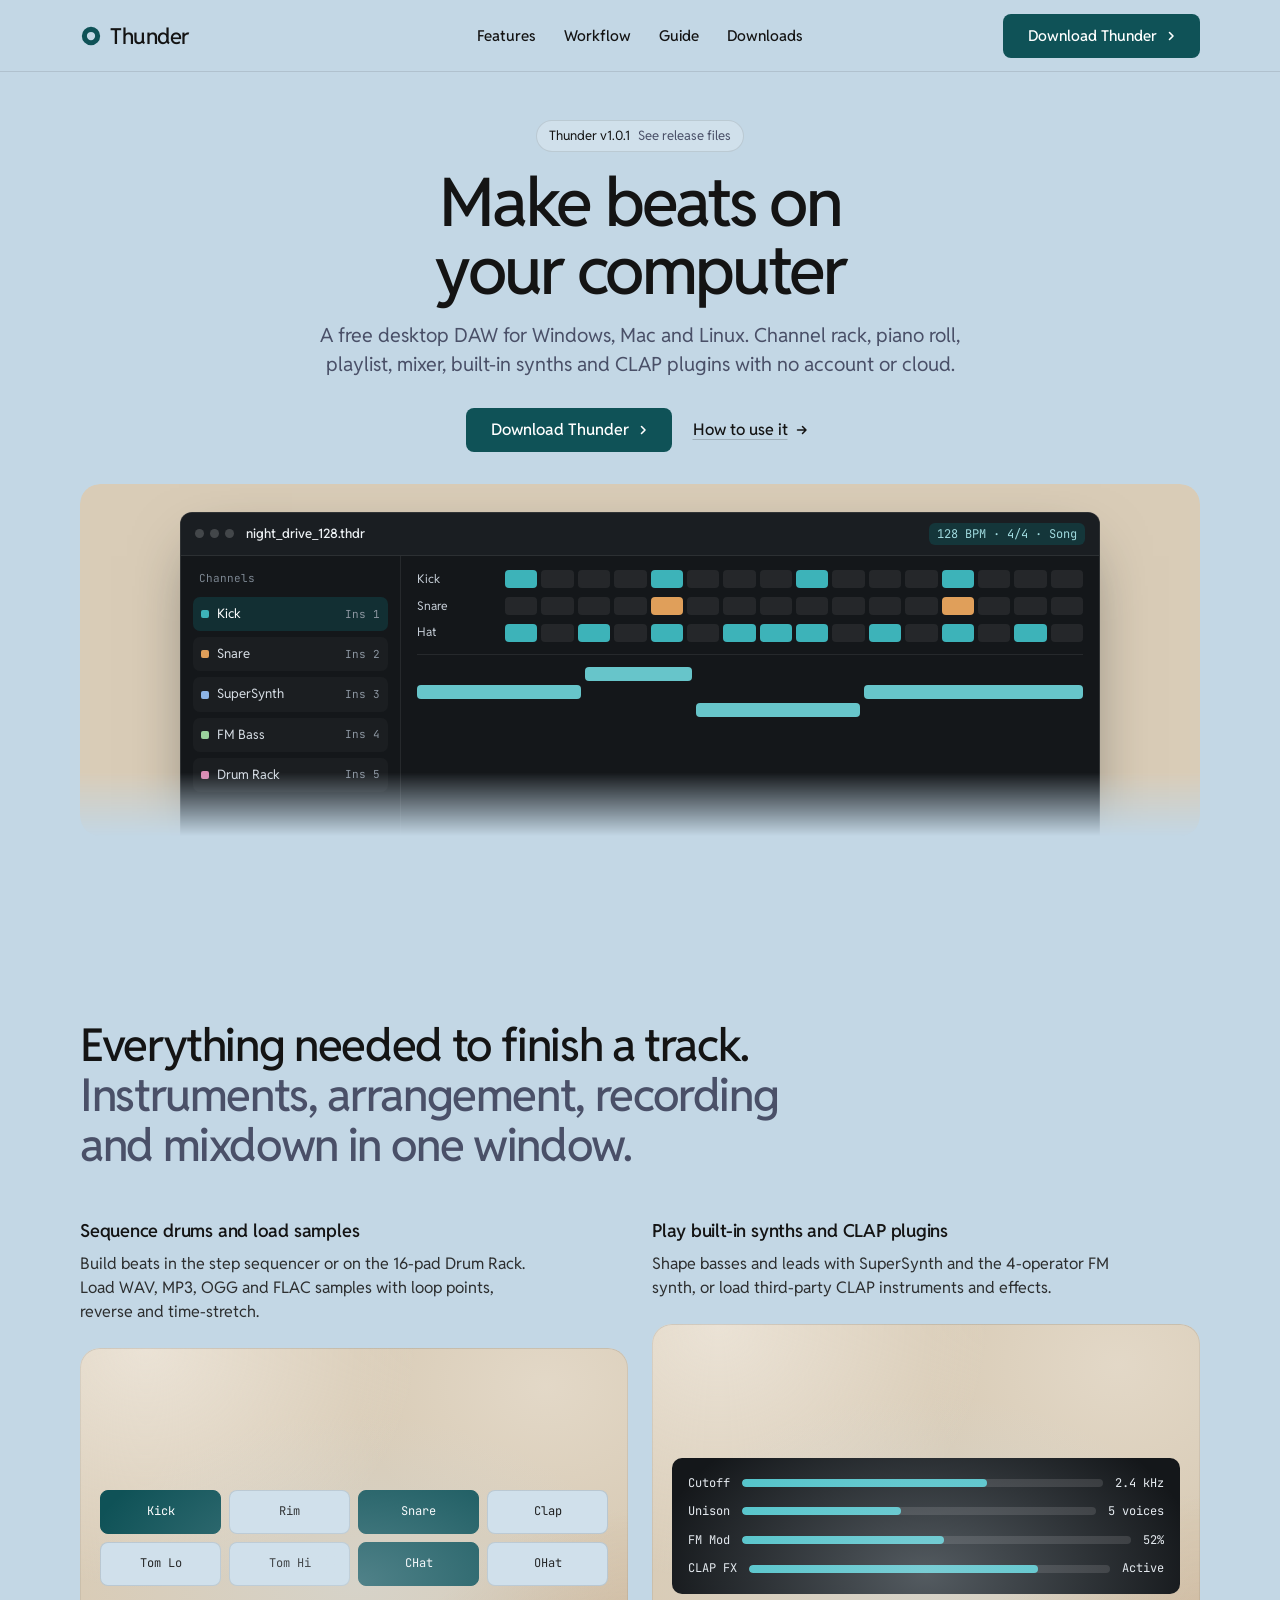
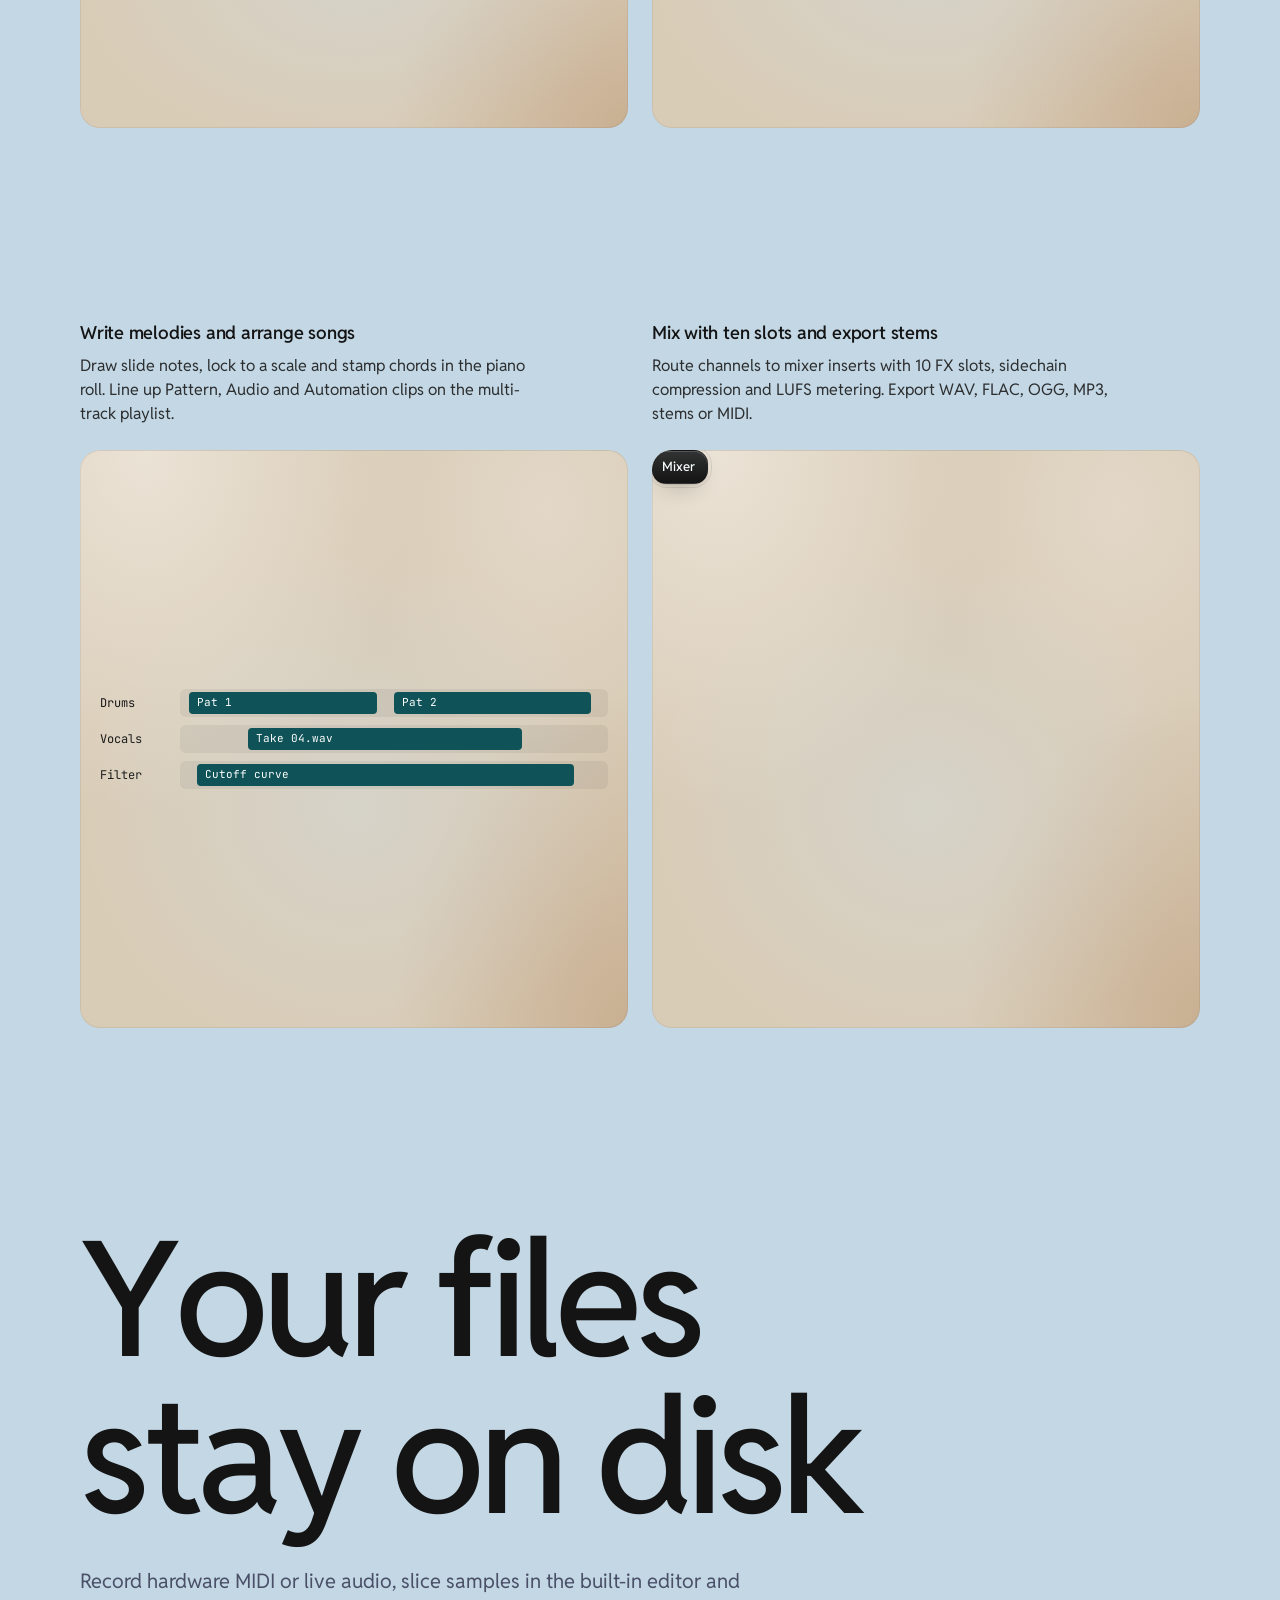
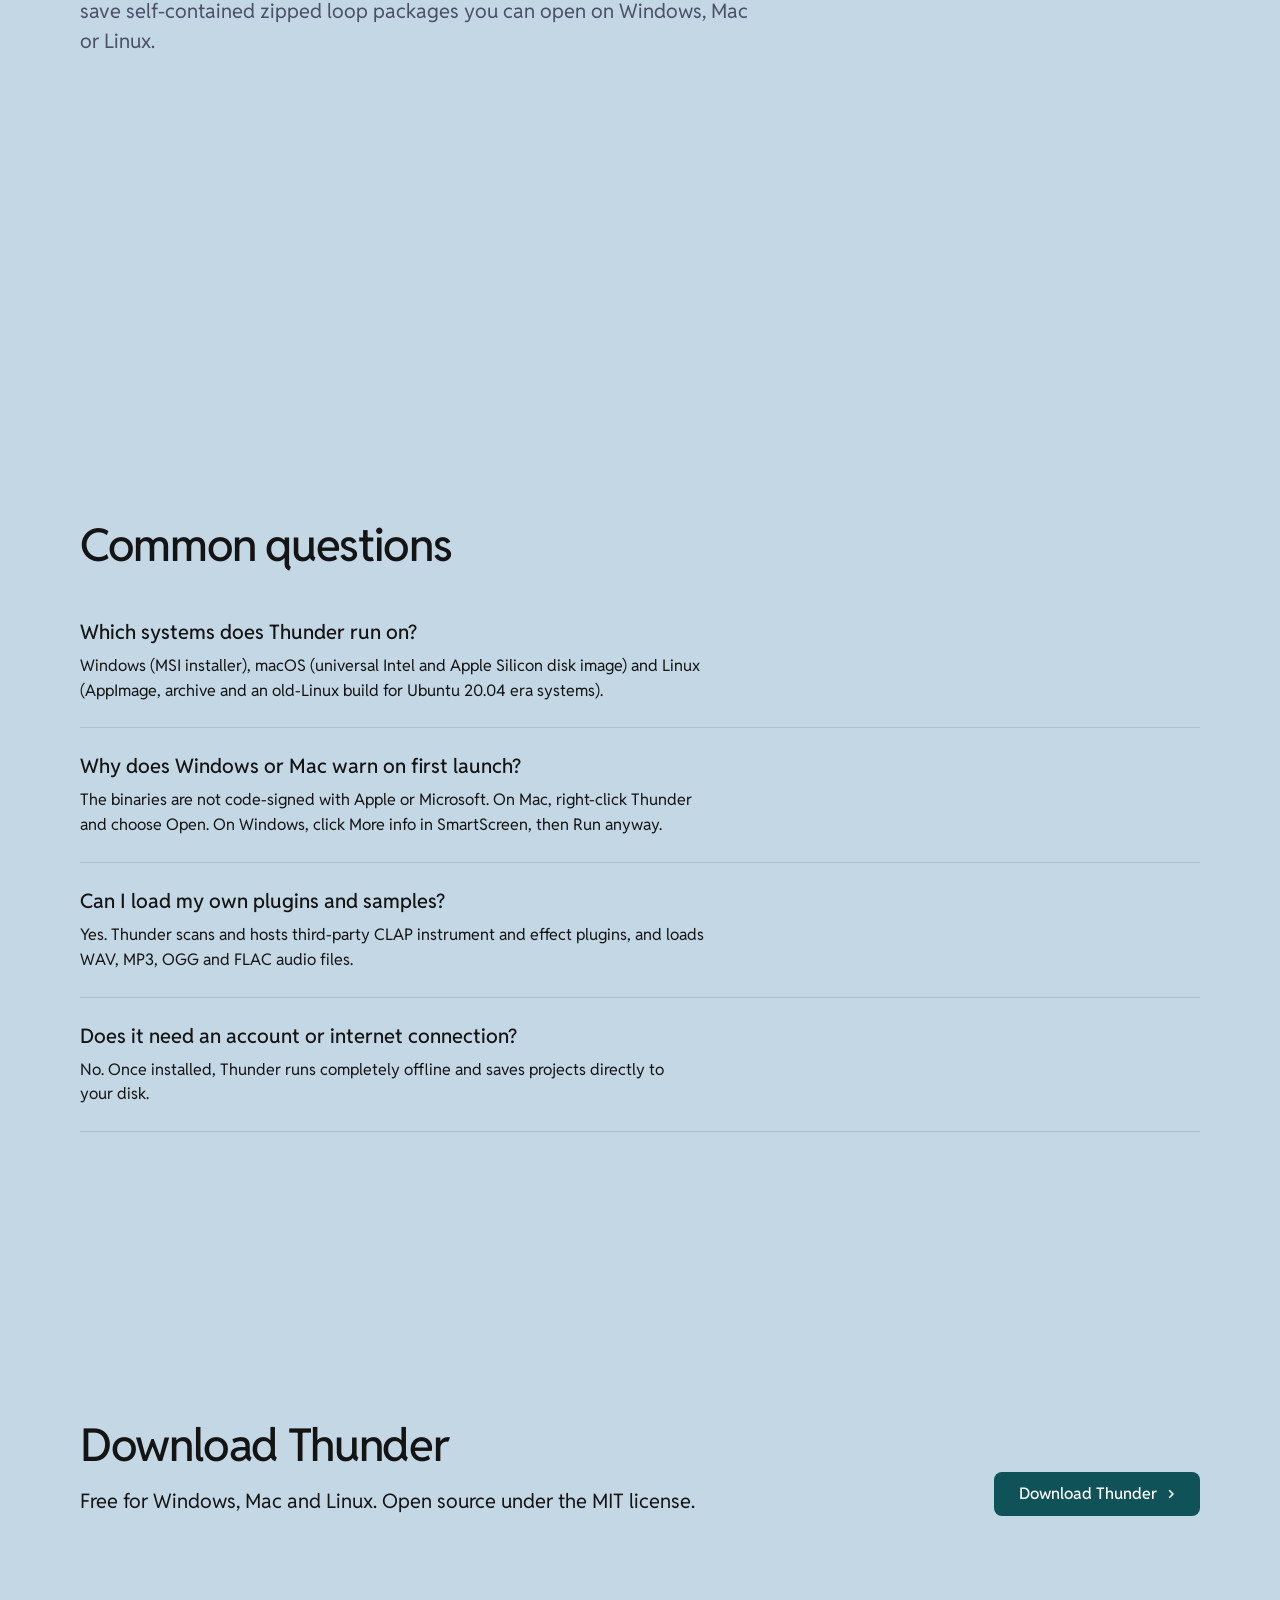
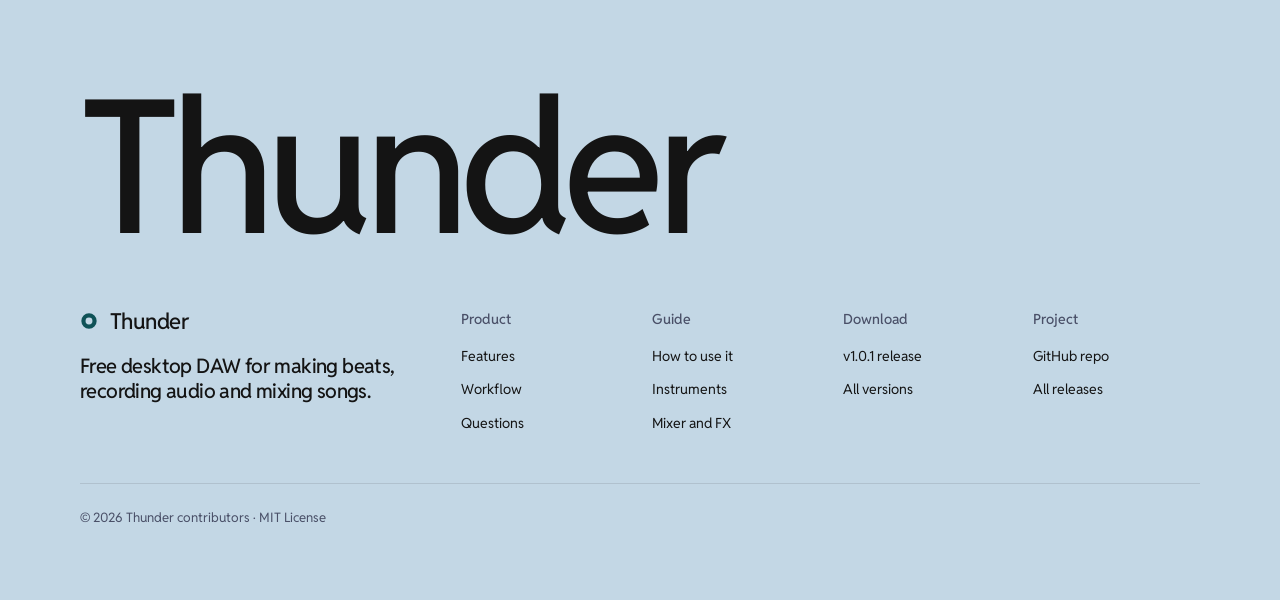
==== commit bcbdc10b: "docs: update website download links to v1.0.1" ====
--- a/website/index.html
+++ b/website/index.html
@@ -292,7 +292,7 @@
   <section class="hero hero--centred" data-enter aria-labelledby="hero-h">
     <div class="wrap"><div class="hero-text">
       <div class="hero__c">
-        <a class="pill" href="releases.html"><span>Thunder v1.0.0</span><span class="muted">See release files</span></a>
+        <a class="pill" href="releases.html"><span>Thunder v1.0.1</span><span class="muted">See release files</span></a>
         <h1 id="hero-h">Make beats on your computer</h1>
         <p class="hero__lead">A free desktop DAW for Windows, Mac and Linux. Channel rack, piano roll, playlist, mixer, built-in synths and CLAP plugins with no account or cloud.</p>
         <div class="btn-row">
@@ -485,7 +485,7 @@
         <div class="span-2 footer__col">
           <h3>Download</h3>
           <ul>
-            <li><a href="releases.html">v1.0.0 release</a></li>
+            <li><a href="releases.html">v1.0.1 release</a></li>
             <li><a href="releases.html">All versions</a></li>
           </ul>
         </div>
